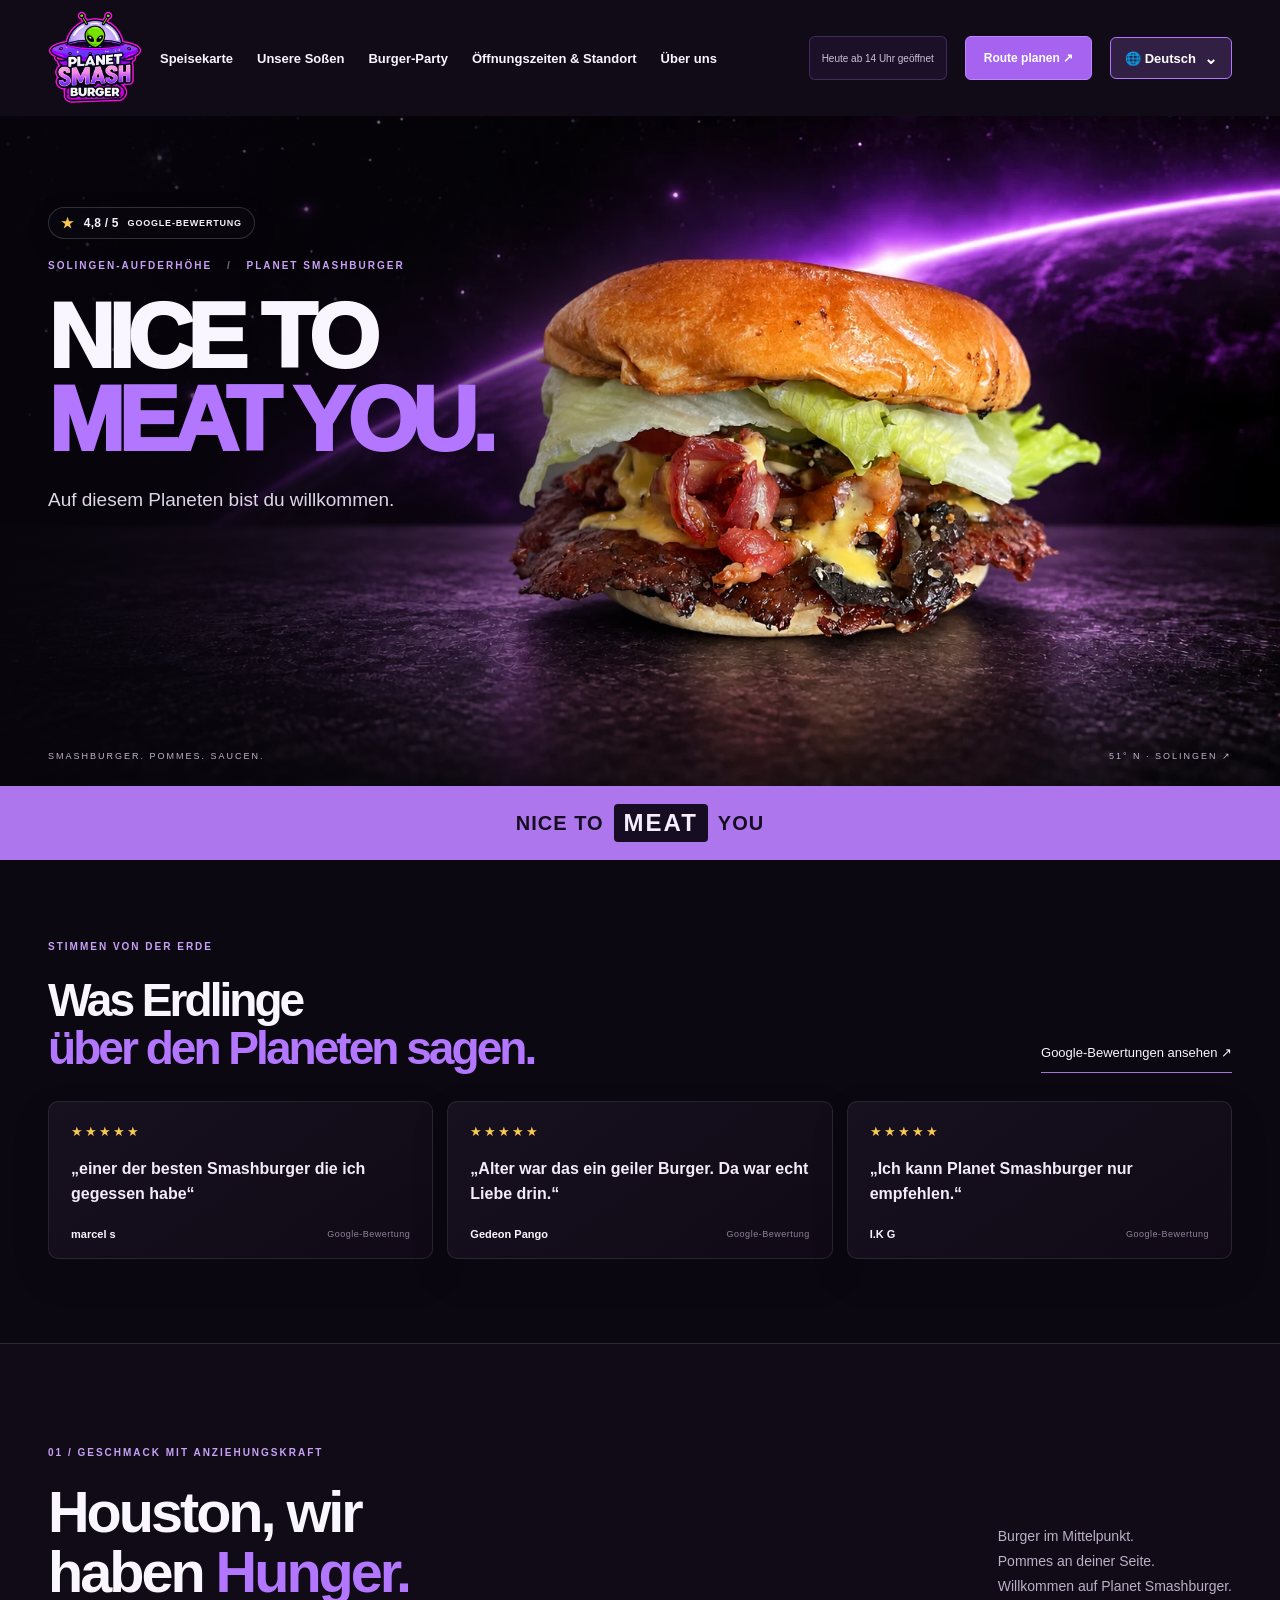
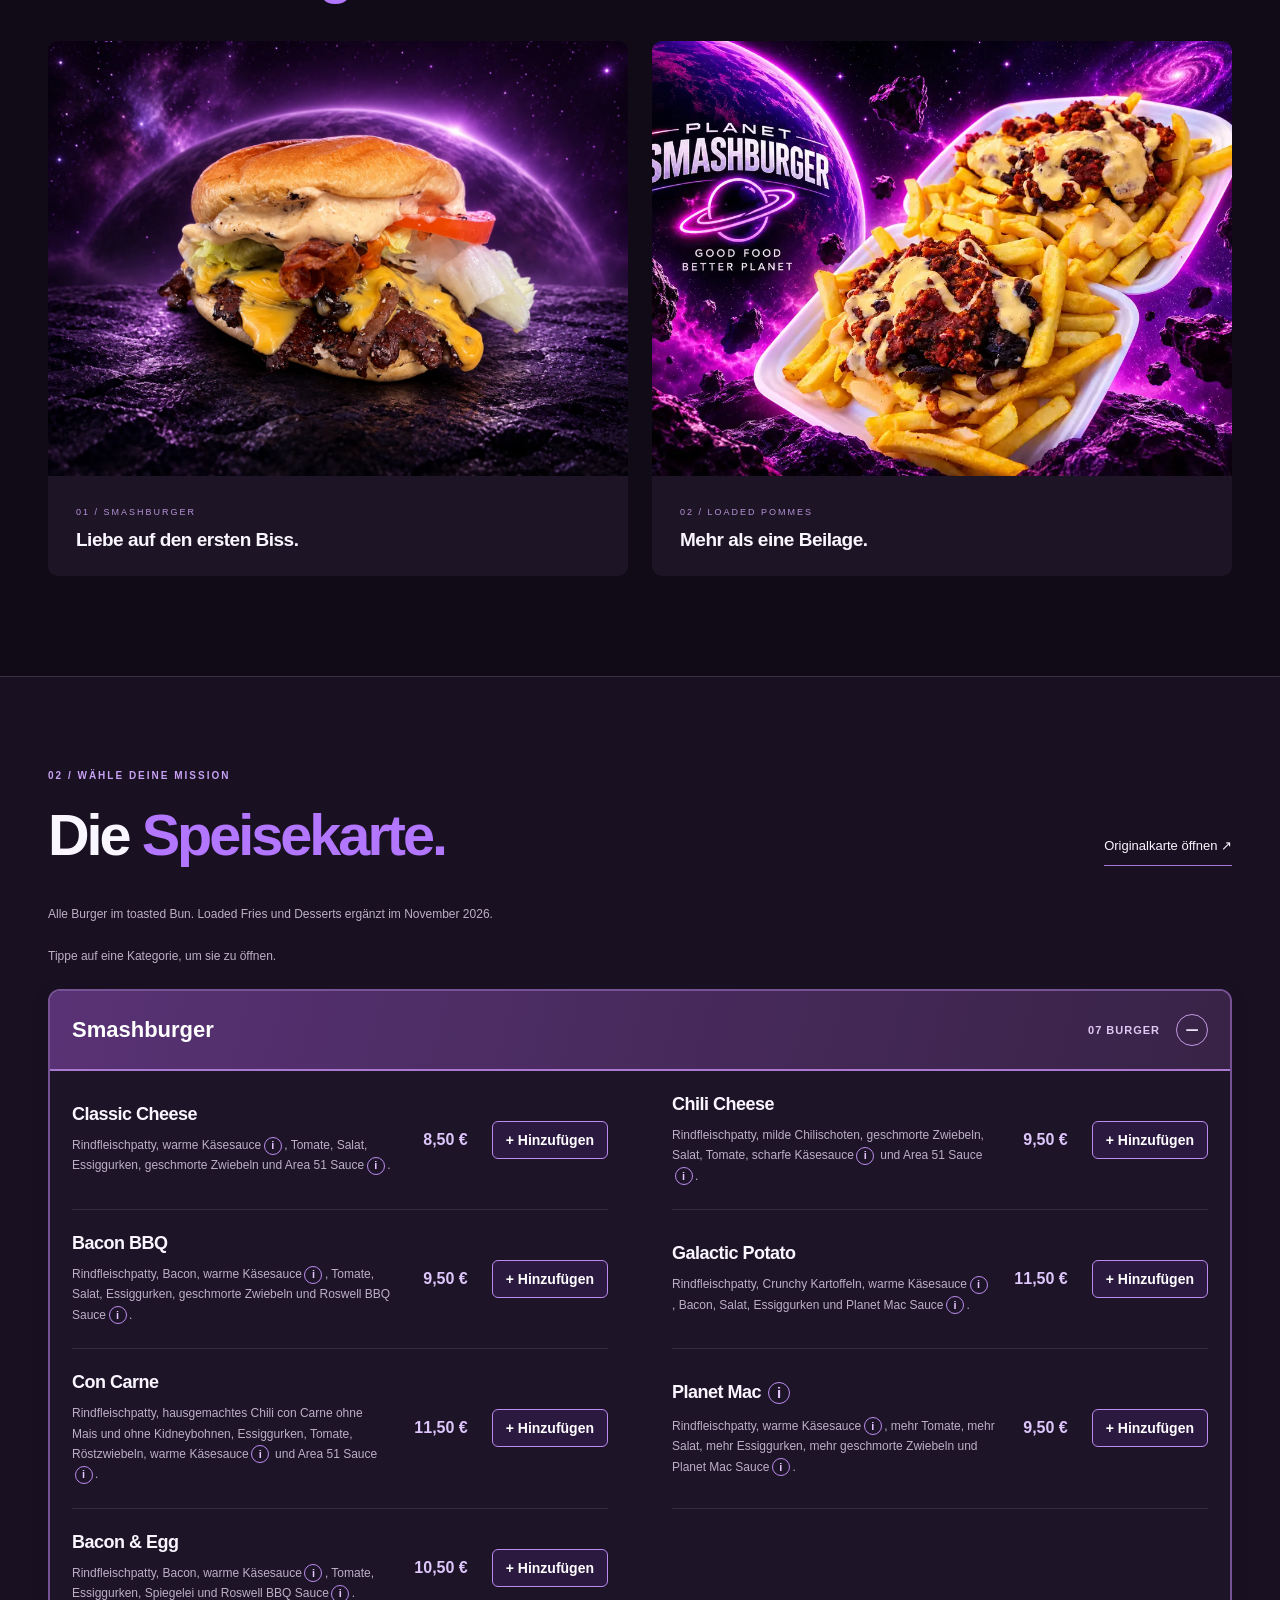
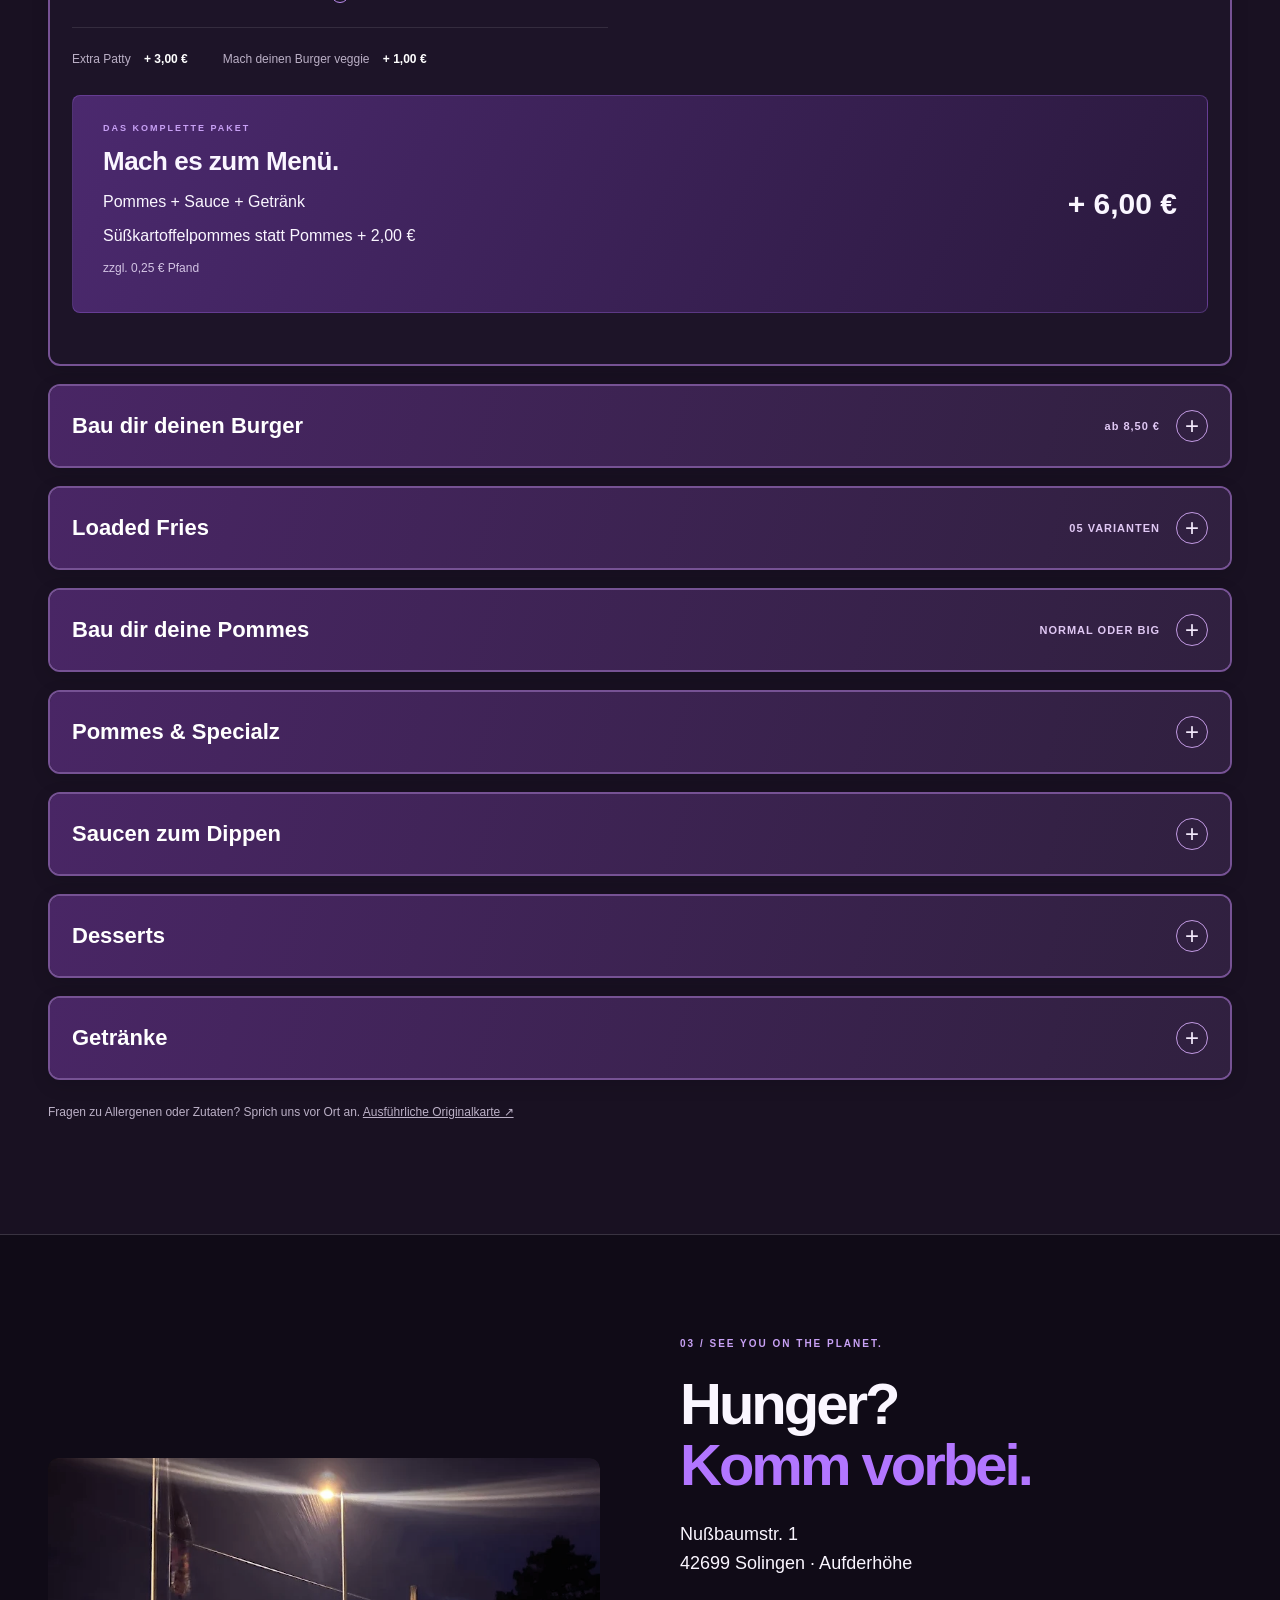
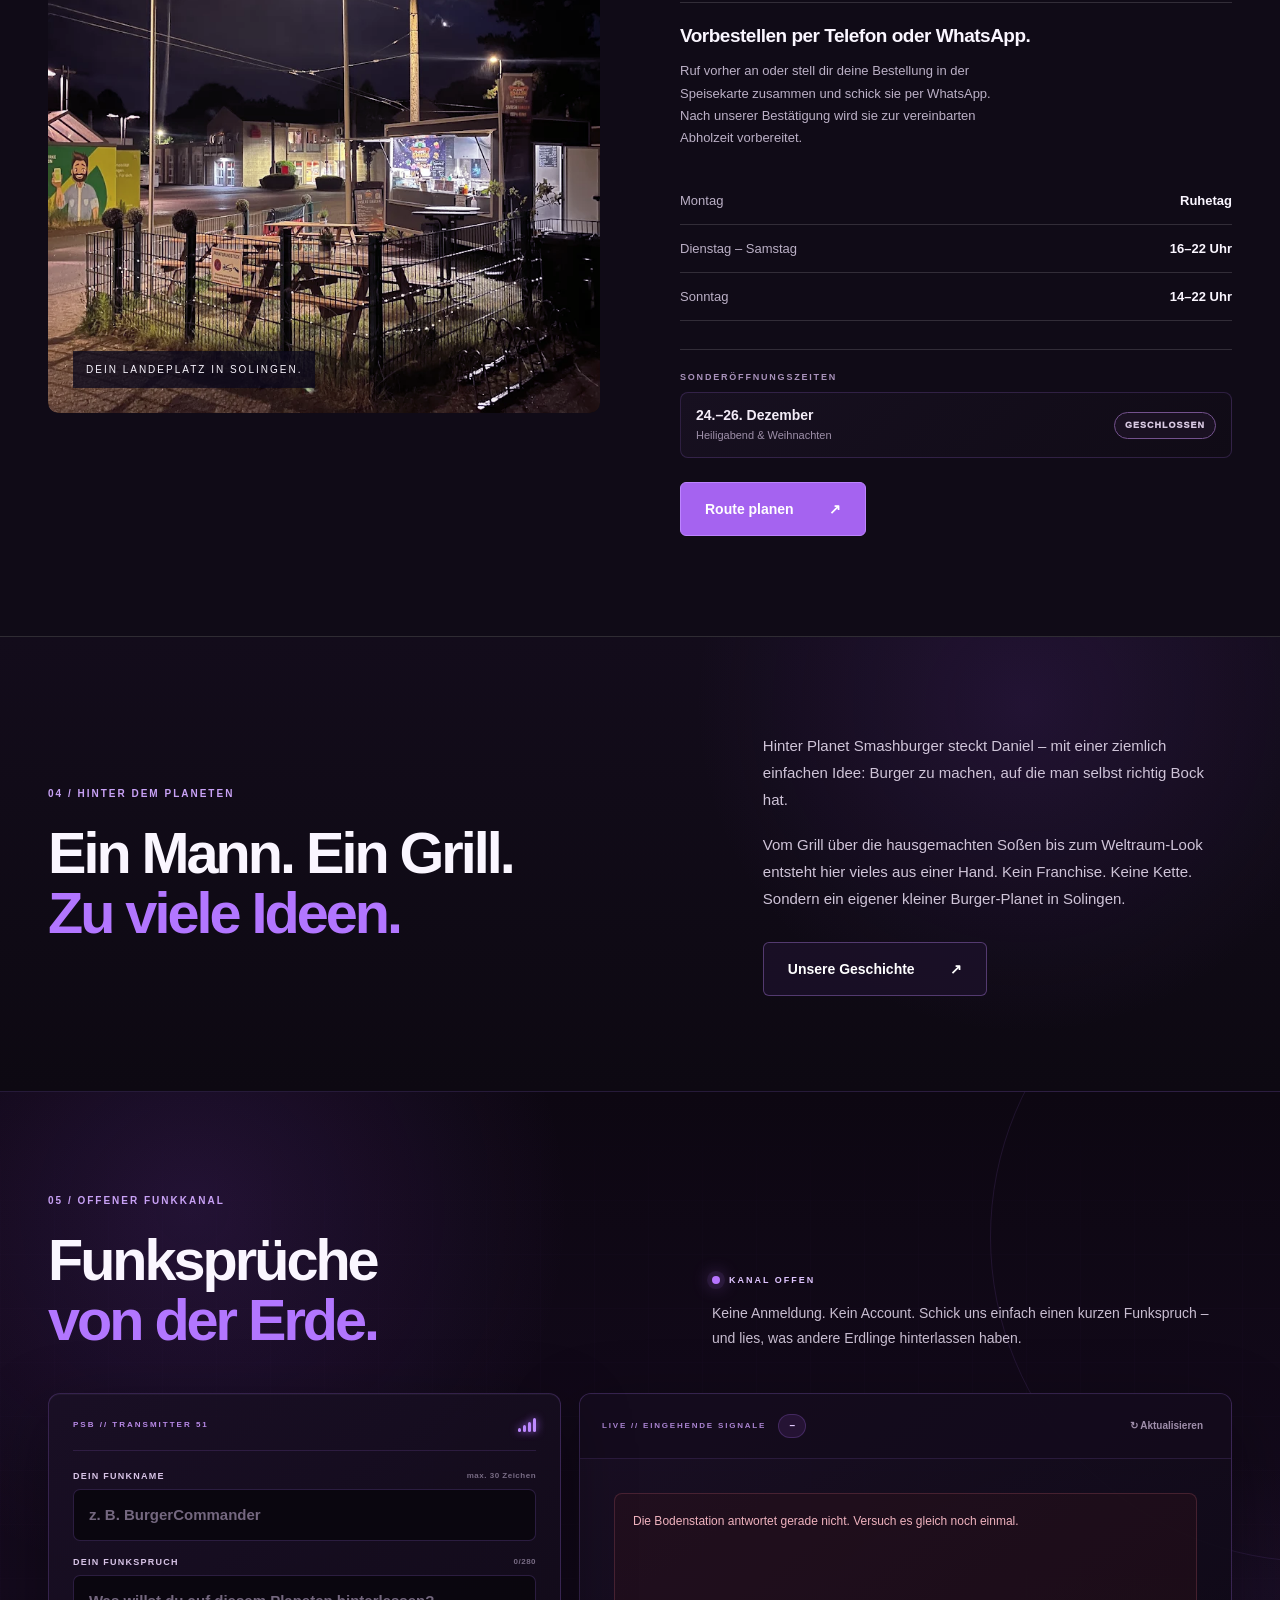
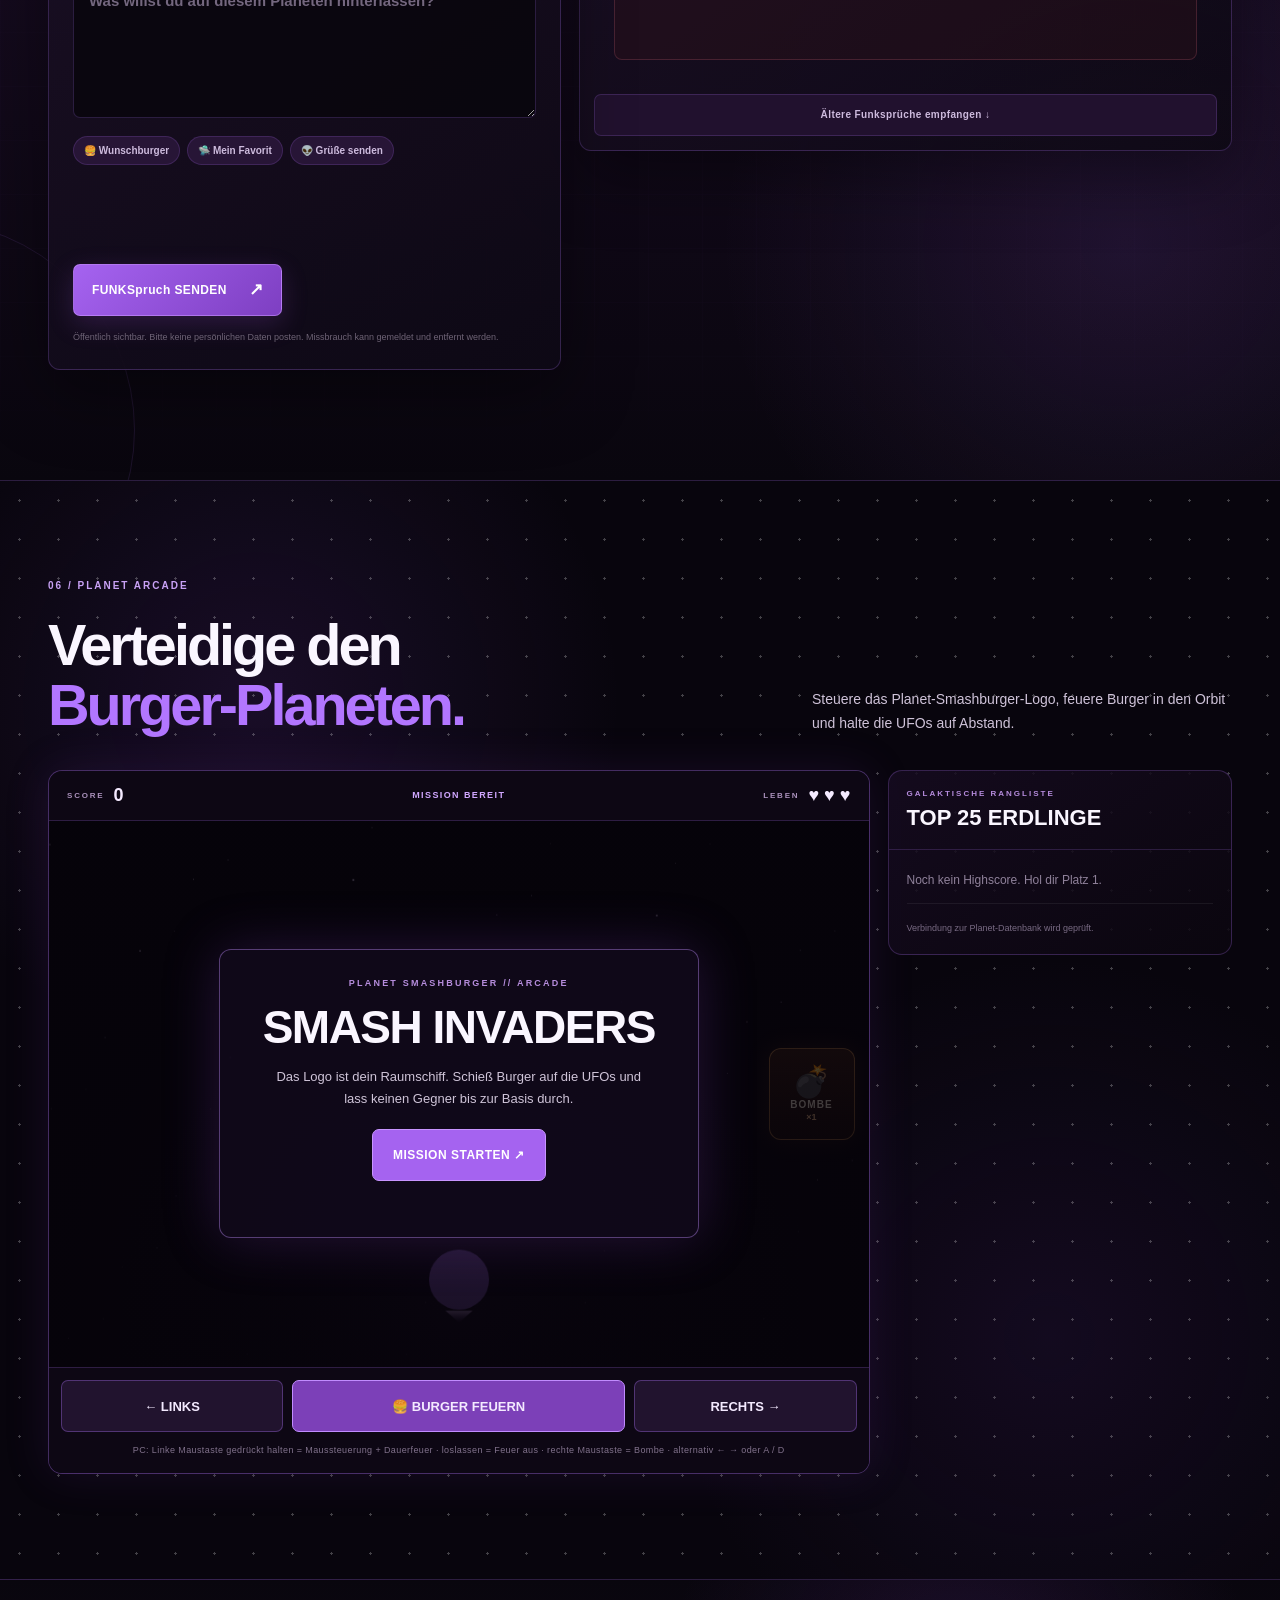
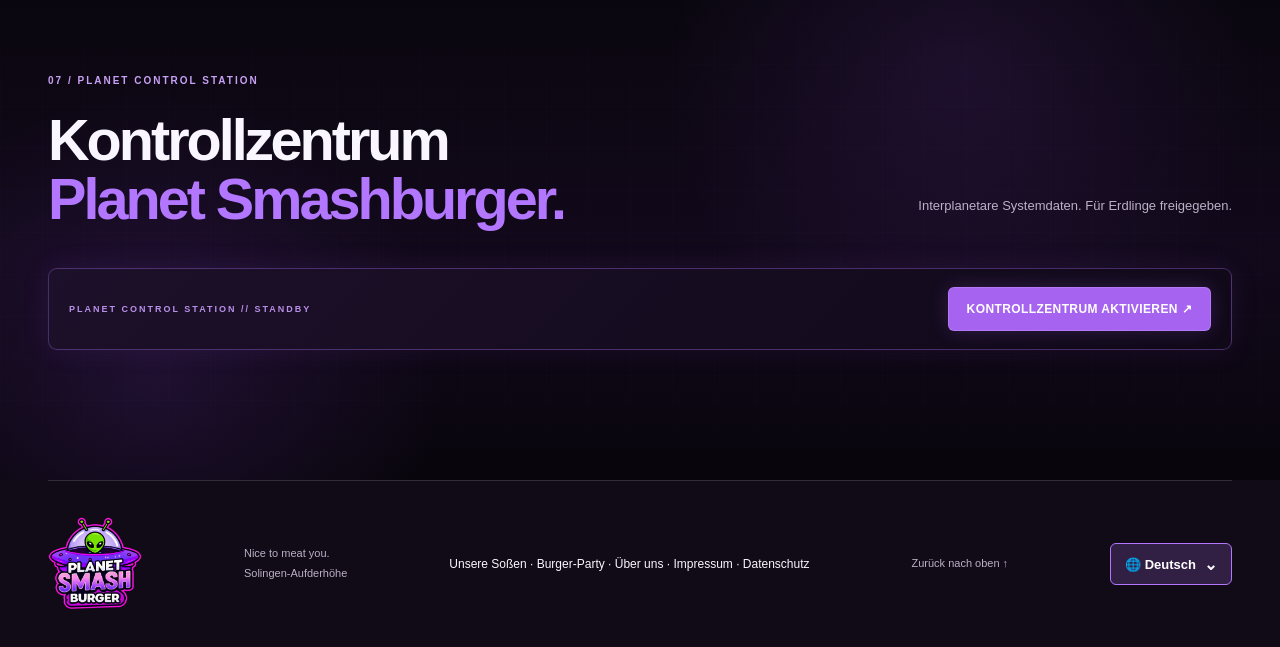
==== index.html @ b1706702 "Refresh fries builder cache for fried tomatoes topping" ====
<!doctype html><html lang="de"><head><link rel="icon" type="image/webp" sizes="1024x1024" href="assets/logo.webp?v=20260928"><meta charset="utf-8"><meta name="viewport" content="width=device-width,initial-scale=1"><meta name="theme-color" content="#10091b"><title>Planet Smashburger · Nice to meat you · Solingen</title><meta name="description" content="Dein Burger-Planet in Solingen-Aufderhöhe. Entdecke Smashburger, Pommes und Saucen, unsere Speisekarte, Öffnungszeiten und deinen Weg zu uns."><link rel="stylesheet" href="styles.css?v=20260929-3"><link rel="stylesheet" href="cart.css?v=20261106-5"><link rel="stylesheet" href="sauce-profiles.css?v=20261106-9"><link rel="stylesheet" href="menu-categories.css?v=20261106-7"><link rel="stylesheet" href="funksprueche.css"><link rel="stylesheet" href="game.css?v=20260928-6"><link rel="stylesheet" href="survey.css?v=20260928"><script src="translations.js?v=20261106-8" defer></script><script src="menu-translations.js?v=20261106-8" defer></script><script src="i18n.js?v=20261106-7" defer></script><script src="app.js?v=20261009-1" defer></script><script src="cart.js?v=20261106-8" defer></script><script src="sauce-profiles.js?v=20261106-9" defer></script><script src="burger-builder.js?v=20261106-8" defer></script><script src="fries-builder.js?v=20261106-10" defer></script><script src="https://challenges.cloudflare.com/turnstile/v0/api.js" async defer></script><script src="funksprueche.js?v=20260927-2" defer></script><script src="game.js?v=20260928-11" defer></script><script src="survey.js?v=20260928-2" defer></script><script src="newsletter.js?v=20260929-1" defer></script></head><body>
<a class="skip" href="#main">Zum Inhalt</a><header class="header wrap"><button class="brand logo-secret-trigger" type="button" aria-label="Geheimes Planet-Smashburger-Logo"><img class="original-logo" src="assets/logo.webp" width="1024" height="1024" alt="Planet Smash Burger – Original-Logo mit Alien im UFO"></button><nav aria-label="Hauptnavigation"><a href="#speisekarte">Speisekarte</a><a href="saucen.html">Unsere Soßen</a><a href="burger-party.html">Burger-Party</a><a href="#besuch">Öffnungszeiten & Standort</a><a href="ueber-uns.html">Über uns</a></nav><span class="header-call" data-call><span class="call-closed">Anrufe während der Öffnungszeiten</span></span><a class="button small" href="https://www.google.com/maps/dir/?api=1&destination=Nu%C3%9Fbaumstr.%201%2C%2042699%20Solingen" target="_blank" rel="noopener noreferrer">Route planen ↗</a></header>
<main id="main"><section class="hero"><div class="hero-art"><img src="assets/hero.webp" width="1672" height="941" alt="Smashburger vor einem violett leuchtenden Planeten" fetchpriority="high"></div><div class="hero-copy wrap"><a class="google-rating-chip" href="https://www.google.com/maps/search/?api=1&query=Planet+Smashburger+Nu%C3%9Fbaumstr.+1+42699+Solingen" target="_blank" rel="noopener noreferrer" aria-label="Google-Bewertungen von Planet Smashburger ansehen"><span class="google-rating-star">★</span><strong>4,8 / 5</strong><span>GOOGLE-BEWERTUNG</span></a><p class="eyebrow">SOLINGEN-AUFDERHÖHE <span> / </span> PLANET SMASHBURGER</p><h1>NICE TO<br><em>MEAT YOU.</em></h1><p class="intro">Auf diesem Planeten bist du willkommen.</p></div><div class="hero-bottom wrap"><span>SMASHBURGER. POMMES. SAUCEN.</span><span>51° N · SOLINGEN ↗</span></div></section>
<div class="ticker" style="display:flex;justify-content:center;align-items:center;gap:10px;word-spacing:normal;white-space:nowrap">NICE TO <strong style="display:inline-block;background:#160d22;color:#f7edff;padding:5px 10px;border-radius:4px;font-size:1.2em;letter-spacing:2px">MEAT</strong> YOU</div>
<section class="google-reviews-section" aria-label="Ausgewählte Google-Bewertungen">
  <div class="wrap google-reviews-wrap">
    <div class="google-reviews-head">
      <div>
        <p class="eyebrow">STIMMEN VON DER ERDE</p>
        <h2>Was Erdlinge<br><em>über den Planeten sagen.</em></h2>
      </div>
      <a class="text-link" href="https://www.google.com/maps/search/?api=1&query=Planet+Smashburger+Nu%C3%9Fbaumstr.+1+42699+Solingen" target="_blank" rel="noopener noreferrer">Google-Bewertungen ansehen ↗</a>
    </div>
    <div class="google-review-grid">
      <article class="google-review-card">
        <div class="google-review-stars" aria-label="5 von 5 Sternen">★★★★★</div>
        <blockquote>„einer der besten Smashburger die ich gegessen habe“</blockquote>
        <footer><strong>marcel s</strong><span>Google-Bewertung</span></footer>
      </article>
      <article class="google-review-card">
        <div class="google-review-stars" aria-label="5 von 5 Sternen">★★★★★</div>
        <blockquote>„Alter war das ein geiler Burger. Da war echt Liebe drin.“</blockquote>
        <footer><strong>Gedeon Pango</strong><span>Google-Bewertung</span></footer>
      </article>
      <article class="google-review-card">
        <div class="google-review-stars" aria-label="5 von 5 Sternen">★★★★★</div>
        <blockquote>„Ich kann Planet Smashburger nur empfehlen.“</blockquote>
        <footer><strong>I.K G</strong><span>Google-Bewertung</span></footer>
      </article>
    </div>
  </div>
</section>
<section class="section wrap" id="entdecken"><div class="section-heading"><div><p class="eyebrow">01 / GESCHMACK MIT ANZIEHUNGSKRAFT</p><h2>Houston, wir<br>haben <em>Hunger.</em></h2></div><p>Burger im Mittelpunkt.<br>Pommes an deiner Seite.<br>Willkommen auf Planet Smashburger.</p></div><div class="food-grid"><figure><img src="assets/burger-space.webp" width="1448" height="1086" alt="Smashburger mit heller Sauce, Käse und Tomate vor einem violetten Planeten" loading="lazy"><figcaption><span>01 / SMASHBURGER</span><h3>Liebe auf den ersten Biss.</h3></figcaption></figure><figure><img src="assets/fries.webp" width="765" height="1020" alt="Pommes mit Chili-con-Carne- und Käsetopping" loading="lazy"><figcaption><span>02 / LOADED POMMES</span><h3>Mehr als eine Beilage.</h3></figcaption></figure></div></section>
<section class="menu-section" id="speisekarte"><div class="wrap"><div class="section-heading"><div><p class="eyebrow">02 / WÄHLE DEINE MISSION</p><h2>Die <em>Speisekarte.</em></h2></div><a class="text-link" href="planet_smashburger_speisekarte_burger_pommes_saucen_getraenke.webp" target="_blank" rel="noopener">Originalkarte öffnen ↗</a></div><p class="menu-note">Alle Burger im toasted Bun. Loaded Fries und Desserts ergänzt im November 2026.</p><p class="menu-note">Tippe auf eine Kategorie, um sie zu öffnen.</p><details open><summary>Smashburger <span>07 BURGER</span></summary><div class="menu-grid"><div class="menu-item"><div><h3>Classic Cheese</h3><p>Rindfleischpatty, warme Käsesauce, Tomate, Salat, Essiggurken, geschmorte Zwiebeln und Area 51 Sauce.</p></div><strong>8,50 €</strong></div><div class="menu-item"><div><h3>Chili Cheese</h3><p>Rindfleischpatty, milde Chilischoten, geschmorte Zwiebeln, Salat, Tomate, scharfe Käsesauce und Area 51 Sauce.</p></div><strong>9,50 €</strong></div><div class="menu-item"><div><h3>Bacon BBQ</h3><p>Rindfleischpatty, Bacon, warme Käsesauce, Tomate, Salat, Essiggurken, geschmorte Zwiebeln und Roswell BBQ Sauce.</p></div><strong>9,50 €</strong></div><div class="menu-item"><div><h3>Galactic Potato</h3><p>Rindfleischpatty, Crunchy Kartoffeln, warme Käsesauce, Bacon, Salat, Essiggurken und Planet Mac Sauce.</p></div><strong>11,50 €</strong></div><div class="menu-item"><div><h3>Con Carne</h3><p>Rindfleischpatty, hausgemachtes Chili con Carne ohne Mais und ohne Kidneybohnen, Essiggurken, Tomate, Röstzwiebeln, warme Käsesauce und Area 51 Sauce.</p></div><strong>11,50 €</strong></div><div class="menu-item"><div><h3>Planet Mac</h3><p>Rindfleischpatty, warme Käsesauce, mehr Tomate, mehr Salat, mehr Essiggurken, mehr geschmorte Zwiebeln und Planet Mac Sauce.</p></div><strong>9,50 €</strong></div><div class="menu-item"><div><h3>Bacon & Egg</h3><p>Rindfleischpatty, Bacon, warme Käsesauce, Tomate, Essiggurken, Spiegelei und Roswell BBQ Sauce.</p></div><strong>10,50 €</strong></div></div><div class="extras"><span>Extra Patty <b>+ 3,00 €</b></span><span>Mach deinen Burger veggie <b>+ 1,00 €</b></span></div><div class="combo"><div><p class="eyebrow">DAS KOMPLETTE PAKET</p><h3>Mach es zum Menü.</h3><p>Pommes + Sauce + Getränk</p><p>Süßkartoffelpommes statt Pommes + 2,00 €</p><p>zzgl. 0,25 € Pfand</p></div><strong>+ 6,00 €</strong></div></details>
<details class="burger-builder-menu" id="burger-baukasten"><summary>Bau dir deinen Burger <span>AB 8,50 €</span></summary><div class="burger-builder-card"><div><p class="eyebrow">DEIN BURGER. DEINE WAHL.</p><h3>Du bestimmst, was draufkommt.</h3><p>Der Classic als Basis. Deinen Burger stellst du im nächsten Schritt selbst zusammen.</p></div><div class="burger-builder-start"><strong>ab 8,50 €</strong><button class="order-add" type="button" data-burger-builder aria-haspopup="dialog" hidden>Burger zusammenstellen ↗</button><noscript><p>Zum Zusammenstellen bitte JavaScript aktivieren oder telefonisch bestellen.</p></noscript></div></div></details>
<details data-loaded-fries><summary>Loaded Fries <span>05 VARIANTEN</span></summary><div class="menu-grid"><div class="menu-item"><div><h3>Chili con Carne Pommes</h3><p>Pommes Big mit hausgemachtem Chili con Carne aus Rind, ohne Mais und ohne Kidneybohnen, warmer Käsesoße und geschmorten Zwiebeln.</p></div><strong>11,50 €</strong></div><div class="menu-item"><div><h3>Smashpommes</h3><p>Pommes Big mit knusprigem Hackfleisch, warmer Käsesoße und geschmorten Zwiebeln.</p></div><strong>11,50 €</strong></div><div class="menu-item"><div><h3>Chili-Pommes</h3><p>Pommes Big mit Planet Mac (Haus-Mayo), Chili-Soße und Röstzwiebeln.</p></div><strong>8,50 €</strong></div><div class="menu-item"><div><h3>Bacon Pommes</h3><p>Pommes Big mit Planet Mac (Haus-Mayo), Area 51 (Haus-Ketchup) und vier Scheiben Bacon.</p></div><strong>8,50 €</strong></div><div class="menu-item"><div><h3>Trüffel-Süßkartoffel</h3><p>Süßkartoffel-Pommes mit Trüffel-Mayonnaise, geschmorten Zwiebeln und Parmesan.</p></div><strong>10,00 €</strong></div></div></details>
<details id="loaded-fries-baukasten"><summary>Bau dir deine Pommes <span>NORMAL ODER BIG</span></summary><div class="burger-builder-card"><div><p class="eyebrow">DEINE POMMES. DEINE WAHL.</p><h3>Stell dir deine Loaded Fries zusammen.</h3><p>Pommes oder Süßkartoffel-Pommes, Normal oder Big: Wähle deine Basis, Soßen und Toppings. Die Toppingpreise und Toppingportionen bleiben bei beiden Größen gleich. Der Gesamtpreis wird direkt angezeigt.</p><p class="menu-note">Jede Soße 1,50 € · Hackfleisch 3,00 € · Chili con Carne oder veganes Hackfleisch 4,00 € · Parmesan 2,50 €</p></div><div class="burger-builder-start"><strong>ab 3,50 €</strong><button class="order-add" type="button" data-fries-builder aria-haspopup="dialog" hidden>Loaded Fries zusammenstellen ↗</button><noscript><p>Zum Zusammenstellen bitte JavaScript aktivieren oder telefonisch bestellen.</p></noscript></div></div></details>
<details><summary>Pommes & Specialz <span class="category-placeholder" aria-hidden="true">+</span></summary><div class="menu-item"><div><h3>Chili Cheese Nuggetz</h3></div><strong>5,00 €</strong></div><div class="menu-item"><div><h3>Currywurst</h3></div><strong>3,90 €</strong></div><div class="menu-item"><div><h3>Pommes</h3></div><strong>3,50 / 5,50 €</strong></div><div class="menu-item"><div><h3>Süßkartoffelpommes</h3></div><strong>5,50 / 10,00 €</strong></div></details>
<details><summary>Saucen zum Dippen <span class="category-placeholder" aria-hidden="true">+</span></summary>
<p class="menu-note">Soße kommt im Becher.</p>
<div class="menu-item"><div><h3>Area 51</h3><p>Haus-Ketchup</p><div class="sauce-info"><span class="sauce-bubble">Tomatig · würzig · wild</span><a class="sauce-more-link" href="saucen.html#area-51">Mehr zur Soße ↗</a></div></div><strong>1,50 €</strong></div>
<div class="menu-item"><div><h3>Roswell BBQ</h3><p>Red & smokey</p><div class="sauce-info"><span class="sauce-bubble">Rauchig · kräftig · leicht süßlich</span><a class="sauce-more-link" href="saucen.html#roswell-bbq">Mehr zur Soße ↗</a></div></div><strong>1,50 €</strong></div>
<div class="menu-item"><div><h3>Planet Mac</h3><p>White & rich</p><div class="sauce-info"><span class="sauce-bubble">Cremig · würzig · leicht säuerlich</span><a class="sauce-more-link" href="saucen.html#planet-mac">Mehr zur Soße ↗</a></div></div><strong>1,50 €</strong></div>
<div class="menu-item"><div><h3>Käsesauce</h3><p>Warm & cheesy</p><div class="sauce-info"><span class="sauce-bubble">Warm · cremig · vollmundiger Cheddar</span><a class="sauce-more-link" href="saucen.html#kaesesauce">Mehr zur Soße ↗</a></div></div><strong>1,50 €</strong></div>
<div class="menu-item"><div><h3>Käsesoße scharf</h3><div class="sauce-info"><span class="sauce-bubble">Cremig · käsig · mit Chili verfeinert</span><a class="sauce-more-link" href="saucen.html#ufo-hot">Mehr zur Soße ↗</a></div></div><strong>1,50 €</strong></div>
<div class="menu-item"><div><h3>Joppiesauce</h3></div><strong>1,50 €</strong></div><div class="menu-item"><div><h3>Mayonnaise</h3></div><strong>1,00 €</strong></div><div class="menu-item"><div><h3>Ketchup</h3></div><strong>1,00 €</strong></div><div class="menu-item"><div><h3>Trüffelmayonnaise</h3></div><strong>1,50 €</strong></div>
<p class="menu-note"><a class="text-link" href="saucen.html">Unsere Haussoßen entdecken ↗</a></p>
</details><details><summary>Desserts <span class="category-placeholder" aria-hidden="true">+</span></summary><div class="menu-grid"><div class="menu-item"><div><h3>Schoko-Donut</h3><p>Gezuckerter Donut mit hausgemachter Milka-Schokosoße. Auf Wunsch mit gerösteten Haselnüssen + 0,30 €.</p></div><strong>2,50 €</strong></div><div class="menu-item"><div><h3>Schokosoße im Becher</h3><p>Hausgemachte Milka-Schokosoße.</p></div><strong>3,50 €</strong></div></div></details>
<details><summary>Getränke <span class="category-placeholder" aria-hidden="true">+</span></summary><div class="menu-item"><div><h3>Cola, Cola Zero, Fanta, Fanta Exotic, Sprite</h3></div><strong>2,50 €</strong></div><div class="menu-item"><div><h3>Wasser mit / ohne</h3></div><strong>1,00 €</strong></div><p class="menu-note">Softgetränke sind in Dosen. Zzgl. 0,25 € Pfand je Getränk.</p></details><p class="menu-note">Fragen zu Allergenen oder Zutaten? Sprich uns vor Ort an. <a href="planet_smashburger_speisekarte.webp" target="_blank" rel="noopener">Ausführliche Originalkarte ↗</a></p></div></section>
<section class="section wrap visit" id="besuch"><div class="visit-photo"><img src="assets/standort.webp?v=20260928-2" width="765" height="1020" alt="Planet-Smashburger-Foodtruck mit Sitzplätzen am Abend in Solingen" loading="lazy"><span>DEIN LANDEPLATZ IN SOLINGEN.</span></div><div class="visit-copy"><p class="eyebrow">03 / SEE YOU ON THE PLANET.</p><h2>Hunger?<br><em>Komm vorbei.</em></h2><address>Nußbaumstr. 1<br>42699 Solingen · Aufderhöhe</address><div class="preorder"><h3>Vorbestellen per Telefon oder WhatsApp.</h3><p>Ruf vorher an oder stell dir deine Bestellung in der Speisekarte zusammen und schick sie per WhatsApp. Nach unserer Bestätigung wird sie zur vereinbarten Abholzeit vorbereitet.</p><span data-call data-hide-closed hidden><span class="call-closed">Anrufe während der Öffnungszeiten</span></span></div><dl class="hours"><div><dt>Montag</dt><dd>Ruhetag</dd></div><div><dt>Dienstag – Samstag</dt><dd>16–22 Uhr</dd></div><div><dt>Sonntag</dt><dd>14–22 Uhr</dd></div></dl><div class="special-hours" data-special-hours aria-label="Sonderöffnungszeiten"></div><a class="button" href="https://www.google.com/maps/dir/?api=1&destination=Nu%C3%9Fbaumstr.%201%2C%2042699%20Solingen" target="_blank" rel="noopener noreferrer">Route planen <span>↗</span></a></div></section>

<section class="about-teaser" id="ueber-uns">
  <div class="wrap about-teaser-grid">
    <div>
      <p class="eyebrow">04 / HINTER DEM PLANETEN</p>
      <h2>Ein Mann. Ein Grill.<br><em>Zu viele Ideen.</em></h2>
    </div>
    <div class="about-teaser-copy">
      <p>Hinter Planet Smashburger steckt Daniel – mit einer ziemlich einfachen Idee: Burger zu machen, auf die man selbst richtig Bock hat.</p>
      <p>Vom Grill über die hausgemachten Soßen bis zum Weltraum-Look entsteht hier vieles aus einer Hand. Kein Franchise. Keine Kette. Sondern ein eigener kleiner Burger-Planet in Solingen.</p>
      <a class="button secondary" href="ueber-uns.html">Unsere Geschichte <span>↗</span></a>
    </div>
  </div>
</section>


<section class="radio-wall" id="funksprueche" data-radio-wall>
  <div class="radio-orbit radio-orbit-one" aria-hidden="true"></div>
  <div class="radio-orbit radio-orbit-two" aria-hidden="true"></div>
  <div class="wrap radio-wrap">
    <div class="radio-heading">
      <div>
        <p class="eyebrow">05 / OFFENER FUNKKANAL</p>
        <h2>Funksprüche<br><em>von der Erde.</em></h2>
      </div>
      <div class="radio-intro">
        <span class="radio-live"><i></i> KANAL OFFEN</span>
        <p>Keine Anmeldung. Kein Account. Schick uns einfach einen kurzen Funkspruch – und lies, was andere Erdlinge hinterlassen haben.</p>
      </div>
    </div>

    <div class="radio-layout">
      <form class="radio-compose" data-radio-form>
        <div class="radio-console-top">
          <span>PSB // TRANSMITTER 51</span>
          <span class="radio-signal" aria-hidden="true"><b></b><b></b><b></b><b></b></span>
        </div>

        <label class="radio-field">
          <span>DEIN FUNKNAME <small>max. 30 Zeichen</small></span>
          <input type="text" name="name" maxlength="30" autocomplete="nickname" placeholder="z. B. BurgerCommander" required>
        </label>

        <label class="radio-field">
          <span>DEIN FUNKSPRUCH <small><strong data-radio-count>0</strong>/280</small></span>
          <textarea name="message" maxlength="280" rows="5" placeholder="Was willst du auf diesem Planeten hinterlassen?" required></textarea>
        </label>

        <div class="radio-prompts" aria-label="Ideen für deinen Funkspruch">
          <button type="button" data-radio-prompt="Mein nächster Wunschburger wäre: ">🍔 Wunschburger</button>
          <button type="button" data-radio-prompt="Mein Planet-Smashburger-Favorit ist: ">🛸 Mein Favorit</button>
          <button type="button" data-radio-prompt="Grüße an Planet Smashburger: ">👽 Grüße senden</button>
        </div>

        <div class="radio-human-check">
          <div class="cf-turnstile" data-sitekey="0x4AAAAAAFEu8lMGqJbL6fA_" data-theme="dark"></div>
        </div>

        <div class="radio-submit-row">
          <button class="radio-send" type="submit" data-radio-submit>
            <span>FUNKSpruch SENDEN</span><b>↗</b>
          </button>
          <p class="radio-form-status" data-radio-status role="status" aria-live="polite"></p>
        </div>
        <p class="radio-note">Öffentlich sichtbar. Bitte keine persönlichen Daten posten. Missbrauch kann gemeldet und entfernt werden.</p>
      </form>

      <div class="radio-feed-panel">
        <div class="radio-feed-head">
          <div>
            <span>LIVE // EINGEHENDE SIGNALE</span>
            <strong data-radio-total>–</strong>
          </div>
          <button type="button" data-radio-refresh aria-label="Funksprüche neu laden">↻ Aktualisieren</button>
        </div>

        <div class="radio-feed" data-radio-feed>
          <div class="radio-loading"><span></span><p>Suche Signale im Orbit …</p></div>
        </div>

        <button class="radio-more" type="button" data-radio-more hidden>Ältere Funksprüche empfangen ↓</button>
      </div>
    </div>
  </div>
</section>


<section class="arcade-section" id="planet-arcade" data-smash-game tabindex="0" aria-label="Planet Smashburger Arcade">
  <div class="wrap arcade-wrap">
    <div class="arcade-heading">
      <div>
        <p class="eyebrow">06 / PLANET ARCADE</p>
        <h2>Verteidige den<br><em>Burger-Planeten.</em></h2>
      </div>
      <p>Steuere das Planet-Smashburger-Logo, feuere Burger in den Orbit und halte die UFOs auf Abstand.</p>
    </div>

    <div class="arcade-layout">
      <div class="arcade-console">
        <div class="arcade-hud">
          <div><span>SCORE</span><strong data-game-score>0</strong></div>
          <strong class="arcade-hud-status" data-game-status>MISSION BEREIT</strong>
          <div><span>LEBEN</span><strong data-game-lives>♥ ♥ ♥</strong></div>
        </div>

        <div class="arcade-stage">
          <canvas data-game-canvas aria-label="Arcade-Spielfeld"></canvas>
          <button class="arcade-bomb" type="button" data-game-bomb aria-label="Bildschirm-Bombe einsetzen">
            <span aria-hidden="true">💣</span>
            <strong>BOMBE</strong>
            <small data-game-bomb-count>×1</small>
          </button>
          <div class="arcade-overlay" data-game-overlay>
            <div class="arcade-panel">
              <small data-game-kicker>PLANET SMASHBURGER // ARCADE</small>
              <h3 data-game-title>SMASH INVADERS</h3>
              <p data-game-copy>Das Logo ist dein Raumschiff. Schieß Burger auf die UFOs und lass keinen Gegner bis zur Basis durch.</p>
              <div class="arcade-overlay-actions"><button class="arcade-start" type="button" data-game-start>MISSION STARTEN ↗</button><button class="arcade-exit" type="button" data-game-exit hidden>ZURÜCK ZUR SPEISEKARTE ↓</button></div>

              <form class="arcade-score-form" data-game-form hidden>
                <input type="text" maxlength="24" autocomplete="nickname" placeholder="Dein Funkname" aria-label="Dein Funkname" data-game-name required>
                <button class="arcade-save" type="submit">HIGHSCORE SPEICHERN</button>
              </form>
              <p class="arcade-form-status" data-game-form-status role="status" aria-live="polite"></p>
            </div>
          </div>
        </div>

        <div class="arcade-controls" aria-label="Spielsteuerung">
          <button type="button" data-game-left aria-label="Nach links">← LINKS</button>
          <button class="arcade-fire" type="button" data-game-fire>🍔 BURGER FEUERN</button>
          <button type="button" data-game-right aria-label="Nach rechts">RECHTS →</button>
        </div>
        <p class="arcade-help">PC: Linke Maustaste gedrückt halten = Maussteuerung + Dauerfeuer · loslassen = Feuer aus · rechte Maustaste = Bombe · alternativ ← → oder A / D</p><p class="arcade-touch-help">HANDY: Finger auf das Logo legen und nach links/rechts ziehen · solange du es festhältst, feuert es automatisch · die Bombe kann gleichzeitig mit einem zweiten Finger ausgelöst werden</p>
      </div>

      <aside class="arcade-board" aria-label="Highscore-Liste">
        <div class="arcade-board-head">
          <span>GALAKTISCHE RANGLISTE</span>
          <strong>TOP 25 ERDLINGE</strong>
        </div>
        <ol data-game-board>
          <li class="arcade-board-empty">Highscores werden empfangen …</li>
        </ol>
        <button class="arcade-board-more" type="button" data-game-board-more aria-expanded="false" hidden>TOP 25 ANZEIGEN ↓</button>
        <p class="arcade-board-note" data-game-board-note>Verbindung zur Planet-Datenbank wird geprüft.</p>
      </aside>
    </div>
  </div>
</section>

<section class="control-station" id="kontrollstation" data-control-station>
  <div class="ufo-scan" data-ufo-scan aria-hidden="true">
    <div class="ufo-scan-beam"></div>
    <div class="ufo-icon">🛸</div>
    <strong data-scan-text>SYSTEM BEREIT</strong>
  </div>
  <div class="wrap control-wrap">
    <p class="eyebrow">07 / PLANET CONTROL STATION</p>
    <div class="control-heading">
      <h2>Kontrollzentrum<br><em>Planet Smashburger.</em></h2>
      <p>Interplanetare Systemdaten. Für Erdlinge freigegeben.</p>
    </div>

    <div class="control-activation" data-control-activation>
      <span>PLANET CONTROL STATION // STANDBY</span>
      <button type="button" data-control-activate>KONTROLLZENTRUM AKTIVIEREN ↗</button>
    </div>

    <div class="control-grid" data-control-content hidden>
      <article class="control-card earthling-card">
        <span class="control-label">ERDLINGE GELANDET</span>
        <strong class="control-big earthling-number" data-visitor-count>Signal wird gesucht…</strong>
        <p data-earthling-copy>Verbindung zur Bodenstation wird hergestellt.</p>
      </article>

      <article class="control-card mission-card">
        <span class="control-label">MISSIONSSTATUS</span>
        <strong class="control-big" data-mission-status>BASE WIRD GEPRÜFT</strong>
        <p data-control-countdown>Berechne nächsten Start…</p>
      </article>

      <article class="control-card smash-card">
        <span class="control-label">BURGER-ANZIEHUNGSKRAFT</span>
        <div class="smash-meter" aria-hidden="true"><span data-smash-fill></span></div>
        <strong class="control-big" data-smash-level>92 %</strong>
        <p data-smash-comment>Gravitation auf Smash-Niveau.</p>
      </article>

      <article class="control-card ufo-activity-card">
        <span class="control-label">UFO-AKTIVITÄT</span>
        <strong class="control-big">SIGNAL ERKANNT</strong>
        <p>🛸 SEKTOR 51 // AKTIV</p>
        <p>Unbekanntes Objekt kreist über Planet Smashburger.</p>
      </article>

    </div>

    <p class="control-footnote" data-control-content hidden>Hinweis aus dem Kontrollraum: Manche Systeme reagieren auf wiederholten Kontakt.</p>
  </div>

  <div class="secret-access" data-secret-access role="dialog" aria-modal="true" aria-hidden="true" aria-label="Geheime Area-51-Nachricht">
    <div class="secret-panel">
      <span>TOP SECRET // CLEARANCE LEVEL 51</span>
      <div class="secret-ufo">🛸</div>
      <h3>ACCESS GRANTED</h3>
      <p data-secret-message>Du hast etwas gefunden, das offiziell nicht existiert.</p>
      <div class="secret-actions">
        <button type="button" data-secret-next>Nächste geheime Akte ↗</button>
        <button type="button" class="secret-close" data-secret-close>Übertragung beenden</button>
      </div>
    </div>
  </div>
</section>

<section class="newsletter-section" data-newsletter hidden>
  <div class="wrap newsletter-grid">
    <div>
      <p class="eyebrow">08 / NACHRICHTEN AUS DEM ORBIT</p>
      <h2>The Smashington<br><em>Post.</em></h2>
      <p class="newsletter-lead">Neuigkeiten, Aktionen und besondere Missionen von Planet Smashburger direkt ins Postfach.</p>
    </div>
    <form class="newsletter-form" data-newsletter-form>
      <label>
        <span>E-MAIL-ADRESSE</span>
        <input type="email" name="email" autocomplete="email" maxlength="254" placeholder="deine@email.de" required>
      </label>
      <label class="newsletter-consent">
        <input type="checkbox" name="consent" required>
        <span>Ich möchte The Smashington Post per E-Mail erhalten. Ich kann meine Einwilligung jederzeit über den Abmeldelink im Newsletter widerrufen. Mehr dazu im <a href="datenschutz.html">Datenschutz</a>.</span>
      </label>
      <div class="cf-turnstile" data-sitekey="0x4AAAAAAFEu8lMGqJbL6fA_" data-theme="dark"></div>
      <button class="button" type="submit" data-newsletter-submit>THE SMASHINGTON POST ABONNIEREN ↗</button>
      <p class="newsletter-note">Nach der Anmeldung schicken wir dir eine Bestätigungs-Mail. Erst nach deinem Klick darauf bist du eingetragen.</p>
      <p class="newsletter-status" data-newsletter-status role="status" aria-live="polite"></p>
    </form>
  </div>
</section>

</main>

<aside class="menu-survey" data-menu-survey hidden role="dialog" aria-label="Kurze Frage zur Speisekarte">
  <div class="menu-survey-inner">
    <button class="menu-survey-close" type="button" data-survey-close aria-label="Umfrage schließen">×</button>

    <div data-survey-question>
      <p class="menu-survey-kicker">🛸 KURZE FRAGE AUS DEM KONTROLLZENTRUM</p>
      <h3>Fehlt dir noch etwas auf unserer Karte?</h3>
      <p>Nur ein kurzer Klick. Wenn dir etwas fehlt, kannst du uns direkt sagen, was.</p>

      <div class="menu-survey-actions">
        <button class="menu-survey-choice primary" type="button" data-survey-yes aria-pressed="false">JA, MIR FEHLT WAS</button>
        <button class="menu-survey-choice" type="button" data-survey-no>NEIN, PASST SO</button>
      </div>
    </div>

    <div class="menu-survey-detail" data-survey-detail hidden>
      <label for="menu-survey-answer">Was würdest du gern bei Planet Smashburger sehen?</label>
      <textarea id="menu-survey-answer" data-survey-answer maxlength="240" placeholder="Zum Beispiel ein bestimmter Burger, eine Beilage, ein Dessert oder etwas ganz anderes."></textarea>
      <p class="menu-survey-meta"><span>Bitte keine persönlichen Daten.</span><span><b data-survey-count>0</b>/240</span></p>
      <button class="menu-survey-submit" type="button" data-survey-submit>IDEE ABSENDEN ↗</button>
      <p class="menu-survey-status" data-survey-status role="status" aria-live="polite"></p>
    </div>

    <div class="menu-survey-thanks" data-survey-thanks hidden>
      <p class="menu-survey-kicker">SIGNAL EMPFANGEN</p>
      <strong>Danke für dein Feedback.</strong>
      <p>Deine Antwort ist im Kontrollzentrum gelandet.</p>
    </div>
  </div>
</aside>

<footer class="wrap"><button class="brand logo-secret-trigger" type="button" aria-label="Geheimes Planet-Smashburger-Logo"><img class="original-logo" src="assets/logo.webp" width="1024" height="1024" alt="Planet Smash Burger – Original-Logo mit Alien im UFO"></button><p>Nice to meat you.<br>Solingen-Aufderhöhe</p><nav aria-label="Weitere Informationen"><a href="saucen.html">Unsere Soßen</a> · <a href="burger-party.html">Burger-Party</a> · <a href="ueber-uns.html">Über uns</a> · <a href="impressum.html">Impressum</a> · <a href="datenschutz.html">Datenschutz</a></nav><a href="#main">Zurück nach oben ↑</a></footer><nav class="mobile-actions" aria-label="Schnellzugriff"><span data-call><span class="call-closed">Anrufe während der Öffnungszeiten</span></span><a href="https://www.google.com/maps/dir/?api=1&destination=Nu%C3%9Fbaumstr.%201%2C%2042699%20Solingen" target="_blank" rel="noopener noreferrer">Route planen ↗</a></nav></body></html>
---- styles.css ----
:root{--bg:#100b17;--ink:#faf6ff;--muted:#bbb0c6;--purple:#b276ff;--line:#ffffff24}*{box-sizing:border-box}html{scroll-behavior:smooth;scroll-padding-top:24px}body{margin:0;background:var(--bg);color:var(--ink);font-family:Arial,Helvetica,sans-serif}a{color:inherit;text-decoration:none}button,a,summary{-webkit-tap-highlight-color:transparent}a:focus-visible,summary:focus-visible{outline:3px solid #dbb8ff;outline-offset:6px}a:hover{color:#d8b6ff}.wrap{max-width:1264px;width:calc(100% - 96px);margin:auto}.header{height:108px;display:flex;align-items:center;justify-content:space-between;gap:30px}.brand{display:flex;gap:12px;align-items:center;font-weight:900;line-height:1;font-size:24px;letter-spacing:-1px}.brand span span{display:block;font-size:11px;letter-spacing:1px;margin-top:5px}.planet{font-size:31px;border:2px solid #b276ff;border-radius:50%;width:45px;height:45px;display:grid;place-items:center;transform:rotate(-20deg);color:#d1a1ff}.header nav{display:flex;gap:32px;font-size:13px;font-weight:700}.button{min-height:54px;display:inline-flex;align-items:center;justify-content:center;gap:35px;background:#a563f0;color:#fff;border:1px solid #bd85ff;border-radius:6px;padding:17px 24px;font-size:14px;font-weight:800;transition:background .2s,transform .2s}.button:hover{background:#8240ca;color:white;transform:translateY(-2px)}.button.small{min-height:44px;padding:13px 18px;font-size:12px}.hero{position:relative;min-height:670px;isolation:isolate;background:#07050b;overflow:hidden}.hero-art{position:absolute;z-index:-2;inset:0}.hero-art img{height:100%;width:100%;object-fit:cover;object-position:center}.hero:after{content:'';position:absolute;inset:0;z-index:-1;background:linear-gradient(90deg,#08050de8 0%,#08050d8a 32%,transparent 60%)}.hero-copy{padding-top:91px;position:relative}.eyebrow{font-size:10px;font-weight:800;letter-spacing:2px;line-height:1.7;color:#c8a1f5;margin:0 0 22px}.eyebrow span{margin:0 10px;color:#80708d}h1{font-size:clamp(65px,7.1vw,106px);font-weight:950;line-height:.91;letter-spacing:-6px;margin:0}em{font-style:normal;color:var(--purple)}.intro{font-size:19px;line-height:1.5;color:#ded5e7;margin:25px 0}.hero-status{display:flex;align-items:center;gap:9px;font-size:11px;margin-top:24px;color:#d5c9df}.hero-status i{width:6px;height:6px;border-radius:100%;background:#cfacf7}.hero-bottom{position:absolute;bottom:25px;left:0;right:0;display:flex;justify-content:space-between;letter-spacing:2px;font-size:9px;color:#c3b3d0}.ticker{white-space:nowrap;overflow:hidden;background:#ad76ed;color:#160d22;padding:18px 0;font-weight:900;font-size:20px;letter-spacing:1px;word-spacing:15px;text-align:center}.ticker span{padding:0 24px}.section{padding-top:100px;padding-bottom:100px}.section-heading{display:flex;justify-content:space-between;align-items:end;gap:30px;margin-bottom:38px}h2{font-size:clamp(40px,4.5vw,64px);letter-spacing:-3px;line-height:1.04;margin:0}.section-heading>p{font-size:14px;color:var(--muted);line-height:1.8;margin-bottom:4px}.food-grid{display:grid;grid-template-columns:1.25fr 1fr;gap:24px}figure{margin:0;position:relative;overflow:hidden;border-radius:10px;background:#1d1526}figure img{width:100%;height:380px;object-fit:cover;display:block}figure:first-child img{object-position:center 38%}figcaption{padding:25px 28px}figcaption span{font-size:9px;color:#b692d8;letter-spacing:2px}h3{font-size:19px;margin:10px 0 0;letter-spacing:-.5px}.menu-section{padding:90px 0;background:#191122;border-block:1px solid var(--line)}.text-link{font-size:13px;border-bottom:1px solid #a875d7;padding:12px 0}.menu-note{font-size:12px;line-height:1.7;color:var(--muted);margin:22px 0}.menu-note a{text-decoration:underline}details{border-top:1px solid var(--line)}details:last-of-type{border-bottom:1px solid var(--line)}summary{cursor:pointer;min-height:80px;display:flex;align-items:center;justify-content:space-between;font-weight:800;font-size:23px;list-style:none}summary::-webkit-details-marker{display:none}summary span{color:#be8df8;font-size:12px;letter-spacing:2px}details[open] summary{color:#c69af9}.menu-grid{display:grid;grid-template-columns:1fr 1fr;gap:0 64px}.menu-item{display:flex;justify-content:space-between;gap:24px;border-bottom:1px solid #ffffff12;padding:23px 0;break-inside:avoid}.menu-item h3{margin:0;font-size:18px}.menu-item p{max-width:420px;font-size:12px;line-height:1.7;color:var(--muted);margin:10px 0 0}.menu-item strong{white-space:nowrap;font-size:16px;color:#dec6fb}.extras{display:flex;gap:35px;flex-wrap:wrap;padding:24px 0;font-size:12px;color:var(--muted)}.extras b{color:white;margin-left:10px}.combo{display:flex;align-items:center;justify-content:space-between;gap:20px;padding:25px 30px;background:linear-gradient(115deg,#4b296e,#2a193d);border:1px solid #b276ff45;border-radius:8px;margin:5px 0 35px}.combo .eyebrow{margin:0;font-size:9px}.combo h3{font-size:26px}.combo p:last-child{font-size:12px;color:#d3c4e4}.combo>strong{font-size:30px;white-space:nowrap}.visit{display:grid;grid-template-columns:1fr 1fr;gap:80px;align-items:center}.visit-photo{position:relative;overflow:hidden;border-radius:10px}.visit-photo img{width:100%;height:555px;object-fit:cover;display:block;border-radius:10px}.visit-photo::after{content:"";position:absolute;inset:0;z-index:1;pointer-events:none;border-radius:10px;background:rgba(126,82,166,.16);mix-blend-mode:color}.visit-photo>span{position:absolute;z-index:2;bottom:25px;left:25px;font-size:10px;letter-spacing:2px;background:#0c091dc7;padding:13px}.visit h2{font-size:58px}.visit address{font-size:18px;line-height:1.6;font-style:normal;margin:25px 0}.visit-status{color:#c799ff;font-size:12px}.hours{margin:28px 0}.hours div{display:flex;justify-content:space-between;gap:20px;padding:16px 0;border-bottom:1px solid var(--line);font-size:13px}.hours dd{margin:0;font-weight:700}.hours dt{color:var(--muted)}footer{border-top:1px solid var(--line);padding:36px 0;display:flex;align-items:center;justify-content:space-between;gap:25px}footer p,footer>a:last-child{font-size:11px;color:var(--muted);line-height:1.8}.mobile-actions{display:none}.skip{position:fixed;top:-100px;left:20px;background:white;color:black;padding:15px;z-index:20}.skip:focus{top:15px}@media(min-width:1600px){.hero{min-height:760px}.hero-copy{padding-top:130px}}
@media(max-width:800px){.wrap{width:calc(100% - 40px)}.header{height:82px}.brand{font-size:20px}.brand span span{font-size:9px}.planet{width:36px;height:36px;font-size:24px}.header nav{display:none}.header .button{font-size:11px;padding:12px}.hero{min-height:0;padding-bottom:45px}.hero-copy{padding-top:36px}.hero-copy .eyebrow{font-size:8px;letter-spacing:1.1px;margin-bottom:22px}h1{font-size:clamp(56px,12vw,90px);letter-spacing:-3.5px;line-height:.94}.intro{font-size:16px;margin:22px 0}.hero-art{position:relative;inset:auto;z-index:-1;margin-top:24px;width:100%;aspect-ratio:1.45;order:2}.hero-art img{object-fit:cover;object-position:right center}.hero{display:flex;flex-direction:column}.hero-copy{order:1}.hero-bottom{bottom:17px;font-size:7px;letter-spacing:1px}.hero-status{font-size:10px;margin-top:18px}.hero:after{display:none}.ticker{font-size:14px;padding:15px 0}.ticker span{padding:0 10px}.section{padding-top:65px;padding-bottom:65px}.section-heading{display:block;margin-bottom:28px}.section-heading>p{margin-top:23px;font-size:13px}h2{font-size:43px;letter-spacing:-2px}.eyebrow{font-size:8px;letter-spacing:1.5px;margin-bottom:16px}.food-grid{gap:18px;grid-template-columns:1fr}figure img{height:auto;aspect-ratio:1.32;object-fit:cover}figure:nth-child(2) img{aspect-ratio:1.35;object-position:center 38%}figcaption{padding:20px}figcaption h3{font-size:20px}.menu-section{padding:60px 0}.text-link{display:inline-block;margin-top:20px}.menu-grid{grid-template-columns:1fr}.menu-item{padding:22px 0;gap:17px}.menu-item h3{font-size:17px}.menu-item p{font-size:12px}.menu-item strong{font-size:15px}summary{font-size:20px;min-height:76px}.extras{gap:18px}.combo{padding:22px 18px}.combo h3{font-size:22px}.combo>strong{font-size:24px}.combo p:last-child{max-width:175px;line-height:1.5}.visit{grid-template-columns:1fr;gap:35px}.visit-photo img{height:380px;object-position:center 60%}.visit h2{font-size:48px}.visit-copy .button{width:100%}footer{align-items:start;flex-wrap:wrap;padding-bottom:110px}footer p{margin:0}footer>a:last-child{width:100%}.mobile-actions{position:fixed;bottom:0;left:0;right:0;z-index:10;display:flex;padding:10px 14px calc(10px + env(safe-area-inset-bottom));gap:10px;background:#130c1deb;border-top:1px solid #a56ae84a;backdrop-filter:blur(15px)}.mobile-actions a{flex:1;display:grid;place-items:center;min-height:46px;font-size:13px;font-weight:800;border:1px solid #b881f95e;border-radius:5px}.mobile-actions a:last-child{background:#a563f0}.visit-photo>span{font-size:8px;left:18px}}@media(prefers-reduced-motion:reduce){html{scroll-behavior:auto}*{transition:none!important}}

.secondary{background:#1c112acc;border-color:#a475d76b}.call-closed{display:flex;align-items:center;min-height:54px;font-size:12px;line-height:1.5;color:#d3bfdc;border:1px solid #b276ff40;background:#1f132dc9;padding:13px 18px;border-radius:6px;max-width:265px}.header-call .call-closed{min-height:44px;max-width:185px;font-size:10px;padding:9px 12px}.header{gap:18px}.header nav{gap:24px}.header-call{margin-left:auto}.header-call .button{min-height:44px;padding:12px 18px;font-size:12px}.preorder{border-top:1px solid var(--line);padding-top:12px}.preorder p{font-size:13px;line-height:1.7;color:var(--muted);max-width:340px}.preorder h3{font-size:19px}@media(max-width:1000px){.header-call{display:none}}@media(max-width:800px){.mobile-actions>[data-call]{flex:1;display:flex}.mobile-actions .call-closed{min-height:46px;padding:6px 10px;font-size:10px;max-width:none;width:100%;text-align:center;justify-content:center}.mobile-actions .call-button{padding:10px;min-height:46px;background:#a563f0}.mobile-actions>a:last-child{background:#241533}.hero-art{aspect-ratio:1.6}.hero-art img{object-fit:contain}.hero .intro{max-width:300px}}
@media(max-width:800px){.hero-art{aspect-ratio:1.2}.hero-art img{object-fit:cover;object-position:85% center}}

.brand .original-logo{display:block;width:94px;height:94px;object-fit:contain;border-radius:6px}.header{height:116px}footer .original-logo{width:110px;height:110px}@media(max-width:800px){.header{height:106px}.brand .original-logo{width:86px;height:86px}footer .original-logo{width:100px;height:100px}}
.brand .original-logo{border-radius:0;background:transparent}

.food-grid figure:first-child img{height:auto;aspect-ratio:4/3;object-fit:contain;object-position:center;background:#100b17}
@media(min-width:801px){.food-grid{grid-template-columns:1fr 1fr}.food-grid figure img{height:auto;aspect-ratio:4/3}}
@media(max-width:800px){summary{gap:14px}summary span{flex-shrink:0}}

.legal{max-width:850px;padding:35px 0 70px}.legal h1{font-size:clamp(36px,7vw,64px);letter-spacing:-2px;margin:40px 0}.legal h2{font-size:24px;letter-spacing:-.5px;margin:30px 0 15px}.legal p{font-size:16px;line-height:1.7;color:#d5c9df}.legal nav{margin-top:40px}.legal-draft{border:1px solid #b276ff;padding:16px;border-radius:6px}footer nav{font-size:12px}



/* Planet Control Station */
.control-station{position:relative;overflow:hidden;border-top:1px solid #b276ff36;background:radial-gradient(circle at 75% 20%,#5c2d8a38 0,transparent 28%),radial-gradient(circle at 12% 80%,#7d3dc52a 0,transparent 24%),linear-gradient(180deg,#09060e,#12091b 55%,#08050c);padding:92px 0 100px;isolation:isolate}
.control-station:before{content:"";position:absolute;inset:0;z-index:-1;opacity:.2;background-image:linear-gradient(#b276ff16 1px,transparent 1px),linear-gradient(90deg,#b276ff16 1px,transparent 1px);background-size:42px 42px;mask-image:linear-gradient(to bottom,transparent,#000 20%,#000 80%,transparent)}

.control-activation{display:flex;align-items:center;justify-content:space-between;gap:20px;margin:0 0 30px;padding:18px 20px;border:1px solid #b276ff55;border-radius:9px;background:linear-gradient(135deg,#1d102a,#100918);box-shadow:0 0 28px #8b4bc31f}
.control-activation>span{font-size:9px;letter-spacing:2px;font-weight:900;color:#b990e8}
.control-activation button{border:1px solid #c18cff88;border-radius:6px;background:#a563f0;color:#fff;padding:14px 18px;font:900 12px Arial,Helvetica,sans-serif;letter-spacing:.4px;cursor:pointer;box-shadow:0 0 20px #a563f033;transition:transform .2s,background .2s}
.control-activation button:hover{background:#8240ca;transform:translateY(-2px)}
.control-activation button:disabled{cursor:default;opacity:.75}
.control-activation.activated{opacity:.55}
.control-activation[hidden]{display:none}
@media(max-width:800px){.control-activation{display:block;text-align:center;padding:18px}.control-activation>span{display:block;margin-bottom:14px;line-height:1.6}.control-activation button{width:100%;min-height:50px}}
.control-heading{display:flex;align-items:end;justify-content:space-between;gap:40px;margin-bottom:38px}
.control-heading>p{max-width:330px;color:var(--muted);font-size:13px;line-height:1.7}
.control-grid{display:grid;grid-template-columns:repeat(2,minmax(0,1fr));gap:14px}
.control-card{position:relative;min-height:185px;padding:24px;border:1px solid #b276ff33;border-radius:9px;background:linear-gradient(145deg,#1a1025e8,#0e0915e8);box-shadow:inset 0 1px #ffffff0a;overflow:hidden}
.control-card:after{content:"";position:absolute;right:-40px;top:-40px;width:130px;height:130px;border:1px solid #b276ff20;border-radius:50%;box-shadow:0 0 0 18px #b276ff08,0 0 0 38px #b276ff06}
.control-label{position:relative;z-index:1;display:block;font-size:9px;letter-spacing:2px;font-weight:900;color:#bd91ef;margin-bottom:22px}
.control-big{position:relative;z-index:1;display:block;font-size:clamp(25px,3vw,38px);letter-spacing:-1.2px;line-height:1.05}
.earthling-number{font-variant-numeric:tabular-nums}
.control-card p{position:relative;z-index:1;margin:12px 0 0;color:#baafc5;font-size:12px;line-height:1.6;max-width:92%}
.earthling-card .control-big{color:#efe3ff}
.mission-card .control-big{font-size:clamp(20px,2.3vw,30px);color:#c99dff}
.smash-meter{position:relative;z-index:1;height:11px;border:1px solid #b276ff45;border-radius:20px;background:#08050d;margin:2px 0 18px;overflow:hidden}
.smash-meter span{display:block;width:0;height:100%;border-radius:inherit;background:linear-gradient(90deg,#7d3fc1,#c891ff,#f4dcff);box-shadow:0 0 22px #b276ff;transition:width 1.5s cubic-bezier(.16,1,.3,1)}
.transmission-card{grid-column:span 2;display:grid;grid-template-columns:180px 1fr auto;align-items:center;gap:24px;min-height:135px}
.transmission-card .control-label{margin:0}
.transmission-text{margin:0!important;color:#eee4f8!important;font-size:17px!important;line-height:1.5!important}
.transmission-text.classified{color:#d8b6ff!important;text-shadow:0 0 12px #a563f077}
.transmission-button,.secret-panel button{position:relative;z-index:2;border:1px solid #be89f16b;border-radius:6px;background:#a563f0;color:#fff;padding:14px 18px;font:800 12px Arial,Helvetica,sans-serif;cursor:pointer;white-space:nowrap}
.transmission-button:hover,.secret-panel button:hover{background:#8240ca}
.transmission-pop{animation:transmissionPop .35s ease}
@keyframes transmissionPop{0%{opacity:.2;transform:translateY(4px);filter:blur(2px)}100%{opacity:1;transform:none;filter:none}}
.control-footnote{margin:22px 0 0;color:#6f6379;font-size:9px;letter-spacing:1.2px;text-transform:uppercase}
.ufo-scan{pointer-events:none;position:absolute;z-index:6;inset:0;opacity:0;visibility:hidden;display:flex;align-items:center;justify-content:center;flex-direction:column;gap:18px;background:#07040be6;transition:opacity .25s}
.ufo-scan.scanning{opacity:1;visibility:visible}
.ufo-icon{font-size:58px;filter:drop-shadow(0 0 18px #c491ff);animation:ufoFloat .8s ease-in-out infinite alternate}
.ufo-scan strong{font-size:clamp(14px,2vw,22px);letter-spacing:4px;color:#dcc1ff;text-align:center}
.ufo-scan-beam{position:absolute;top:25%;left:15%;right:15%;height:2px;background:#d8b6ff;box-shadow:0 0 18px 4px #a563f0;animation:scanBeam .75s linear infinite alternate}
@keyframes scanBeam{from{transform:translateY(-75px)}to{transform:translateY(230px)}}
@keyframes ufoFloat{to{transform:translateY(-8px) rotate(2deg)}}
.logo-pulse{filter:drop-shadow(0 0 18px #c38cff)}
.secret-open{overflow:hidden}
.secret-access{position:fixed;z-index:100;inset:0;display:grid;place-items:center;padding:20px;background:#050308ed;opacity:0;visibility:hidden;transition:opacity .25s}
.secret-access.active{opacity:1;visibility:visible}
.secret-panel{width:min(590px,100%);padding:38px;text-align:center;border:1px solid #c18bff77;border-radius:12px;background:radial-gradient(circle at 50% 0,#5d2b864f,transparent 35%),#100918;box-shadow:0 0 80px #8b4bc34d}
.secret-panel>span{font-size:9px;letter-spacing:2.5px;color:#ba8ee8}
.secret-ufo{font-size:64px;margin:22px 0 6px;animation:ufoFloat .8s ease-in-out infinite alternate}
.secret-panel h3{font-size:36px;letter-spacing:-1px;color:#d6b0ff;margin:8px 0 14px}
.secret-panel p{font-size:17px;line-height:1.65;color:#eee4f8;margin:0 auto 25px;max-width:470px}
.secret-actions{display:flex;justify-content:center;gap:8px;flex-wrap:wrap}
.secret-panel .secret-close{background:#1c112a}
@media(max-width:800px){
.control-station{padding:65px 0 80px}
.control-heading{display:block}.control-heading>p{margin-top:20px}
.control-grid{grid-template-columns:1fr}.control-card{min-height:155px;padding:20px}
.transmission-card{grid-column:auto;display:block;min-height:210px}
.transmission-card .control-label{margin-bottom:20px}
.transmission-text{font-size:15px!important;min-height:70px}
.transmission-button{width:100%;margin-top:18px}
.control-big{font-size:27px}.mission-card .control-big{font-size:22px}
.ufo-scan strong{font-size:12px;letter-spacing:2px;padding:0 20px}
.secret-panel{padding:28px 20px}.secret-panel h3{font-size:30px}.secret-panel p{font-size:15px}
.secret-actions{display:block}.secret-panel button{width:100%;margin:6px 0}
}
@media(prefers-reduced-motion:reduce){.ufo-icon,.secret-ufo,.ufo-scan-beam{animation:none!important}.smash-meter span{transition:none}}


/* Flying Planet Smashburger UFO */
.flying-logo-ufo{--ufo-y:28vh;position:fixed;z-index:9999;top:var(--ufo-y);left:0;width:clamp(92px,9vw,145px);height:clamp(92px,9vw,145px);pointer-events:none;opacity:0;transform:translate3d(-190px,0,0) rotate(-8deg);filter:drop-shadow(0 0 12px #b276ff88);will-change:transform,opacity;-webkit-transform:translate3d(-190px,0,0)}
.flying-logo-ufo img{position:relative;z-index:2;display:block;width:100%;height:100%;object-fit:contain}
.ufo-trail{position:absolute;z-index:1;right:70%;top:45%;width:180px;height:18px;transform:translateY(-50%);background:linear-gradient(90deg,transparent,#7e42c755,#cda3ffcc);filter:blur(6px);border-radius:50%;opacity:.9}
.ufo-uiii{position:absolute;z-index:3;left:78%;top:-2px;padding:5px 8px;border:1px solid #d5b4ff77;border-radius:12px;background:#10091be6;color:#f3e7ff;font-size:11px;font-weight:900;letter-spacing:.5px;white-space:nowrap;opacity:0;transform:rotate(5deg);box-shadow:0 0 15px #8f52cf55}
.flying-logo-ufo.flying:not(.peek-flight){animation:ufoFlyAcross 6s cubic-bezier(.2,.7,.2,1) both;-webkit-animation:ufoFlyAcross 6s cubic-bezier(.2,.7,.2,1) both}
.flying-logo-ufo.flying:not(.peek-flight) .ufo-uiii{animation:ufoUiiiBubble 6s ease both}
.flying-logo-ufo.from-right{left:auto;right:0;transform:translate3d(190px,0,0) rotate(8deg);-webkit-transform:translate3d(190px,0,0) rotate(8deg)}
.flying-logo-ufo.from-right .ufo-trail{right:auto;left:70%;transform:translateY(-50%) scaleX(-1)}
.flying-logo-ufo.from-right .ufo-uiii{left:auto;right:78%;transform:rotate(-5deg)}
.flying-logo-ufo.from-right.flying:not(.peek-flight){animation-name:ufoFlyAcrossReverse;-webkit-animation-name:ufoFlyAcrossReverse}
.flying-logo-ufo.peek-flight.flying{animation:ufoPeekLeft 4s ease-in-out both;-webkit-animation:ufoPeekLeft 4s ease-in-out both}
.flying-logo-ufo.from-right.peek-flight.flying{animation-name:ufoPeekRight;-webkit-animation-name:ufoPeekRight}
.flying-logo-ufo.peek-flight .ufo-trail,.flying-logo-ufo.peek-flight .ufo-uiii{display:none}
@keyframes ufoFlyAcross{0%{opacity:0;transform:translate3d(-190px,18px,0) rotate(-10deg)}8%{opacity:1}45%{transform:translate3d(48vw,-22px,0) rotate(5deg)}92%{opacity:1}100%{opacity:0;transform:translate3d(calc(100vw + 190px),14px,0) rotate(-4deg)}}
@keyframes ufoFlyAcrossReverse{0%{opacity:0;transform:translate3d(190px,12px,0) rotate(9deg)}8%{opacity:1}45%{transform:translate3d(-48vw,-25px,0) rotate(-5deg)}92%{opacity:1}100%{opacity:0;transform:translate3d(calc(-100vw - 190px),16px,0) rotate(4deg)}}
@keyframes ufoPeekLeft{0%,100%{opacity:0;transform:translate3d(-190px,0,0) rotate(-8deg)}18%,72%{opacity:1;transform:translate3d(-30px,0,0) rotate(5deg)}}
@keyframes ufoPeekRight{0%,100%{opacity:0;transform:translate3d(190px,0,0) rotate(8deg)}18%,72%{opacity:1;transform:translate3d(30px,0,0) rotate(-5deg)}}
@keyframes ufoUiiiBubble{0%,12%,78%,100%{opacity:0;transform:translateY(5px) rotate(5deg)}20%,68%{opacity:1;transform:translateY(0) rotate(5deg)}}
@media(max-width:800px){.flying-logo-ufo{width:100px;height:100px}.ufo-trail{width:115px;height:12px}.ufo-uiii{font-size:10px;padding:4px 6px}}
@media(prefers-reduced-motion:reduce){.flying-logo-ufo img{animation:none}}

[data-control-content][hidden]{display:none!important}

/* Control-station intro as a viewport overlay: stable on Safari/iPhone and large on desktop */
body.control-scan-open{overflow:hidden}
.control-station.scan-active .ufo-scan{
  position:fixed;
  z-index:10050;
  inset:0;
  width:100vw;
  height:100dvh;
  margin:0;
  padding:0 20px;
  background:radial-gradient(circle at 50% 45%,#321748 0,#12091c 42%,#050308 78%);
}
.control-station.scan-active .ufo-icon{font-size:clamp(64px,10vw,120px)}
.control-station.scan-active .ufo-scan strong{font-size:clamp(17px,2.4vw,28px);letter-spacing:clamp(2px,.45vw,5px)}
.control-station.scan-active .ufo-scan-beam{
  top:50%;
  left:8%;
  right:8%;
  animation:scanBeamViewport .8s linear infinite alternate;
}
@keyframes scanBeamViewport{from{transform:translateY(-32vh)}to{transform:translateY(32vh)}}
@media(max-width:800px){
  .control-station.scan-active .ufo-scan{height:100svh;padding:0 18px}
  .control-station.scan-active .ufo-icon{font-size:68px}
  .control-station.scan-active .ufo-scan strong{font-size:15px;line-height:1.5;letter-spacing:2px}
  .control-station.scan-active .ufo-scan-beam{left:5%;right:5%}
  @keyframes scanBeamViewport{from{transform:translateY(-29vh)}to{transform:translateY(29vh)}}
}

/* Activated control station glow */
.control-station [data-control-content]:not([hidden]){
  animation:controlRevealGold 1.1s ease-out both;
}
.control-station .control-grid:not([hidden]){
  position:relative;
  border-radius:14px;
  box-shadow:0 0 0 1px rgba(222,181,88,.28),0 0 26px rgba(222,181,88,.18),0 0 70px rgba(222,181,88,.09);
}
.control-station .control-grid:not([hidden]) .control-card{
  border-color:rgba(222,181,88,.30);
  box-shadow:inset 0 0 22px rgba(222,181,88,.045),0 0 14px rgba(222,181,88,.06);
}
.control-station .control-grid:not([hidden]) .control-label{
  color:#d7b66a;
}
@keyframes controlRevealGold{
  0%{opacity:0;transform:translateY(14px);filter:brightness(.7)}
  55%{opacity:1;filter:brightness(1.16) drop-shadow(0 0 18px rgba(222,181,88,.28))}
  100%{opacity:1;transform:none;filter:none}
}
@media(prefers-reduced-motion:reduce){
  .control-station [data-control-content]:not([hidden]){animation:none}
}

/* UFO peek words: KOMM / BURGER / ESSEN */
.flying-logo-ufo.peek-flight .ufo-uiii.peek-word{
  opacity:1!important;
  transform:rotate(0deg) scale(1)!important;
  padding:7px 11px;
  font-size:12px;
  letter-spacing:1px;
  box-shadow:0 0 18px #8f52cf88;
}
.flying-logo-ufo.from-right .ufo-uiii.peek-word{
  left:auto;
  right:78%;
}


/* About teaser + page */
.about-teaser{position:relative;padding:95px 0;border-top:1px solid var(--line);background:radial-gradient(circle at 80% 15%,#6c36a82d 0,transparent 30%),linear-gradient(180deg,#130c1b,#0d0912)}
.about-teaser-grid{display:grid;grid-template-columns:1.15fr .85fr;gap:80px;align-items:center}
.about-teaser h2{max-width:760px}
.about-teaser-copy{max-width:520px}
.about-teaser-copy p{margin:0 0 18px;color:#cfc4d8;font-size:15px;line-height:1.8}
.about-teaser-copy .button{margin-top:12px}
.about-page{overflow:hidden}
.about-hero{position:relative;padding:110px 0 105px;border-top:1px solid var(--line);background:radial-gradient(circle at 78% 30%,#6f38ac45 0,transparent 26%),radial-gradient(circle at 15% 80%,#4b256e32 0,transparent 24%),#09060e}
.about-hero:after{content:"";position:absolute;inset:0;pointer-events:none;opacity:.16;background-image:linear-gradient(#b276ff18 1px,transparent 1px),linear-gradient(90deg,#b276ff18 1px,transparent 1px);background-size:46px 46px}
.about-hero .wrap{position:relative;z-index:1}
.about-hero h1{max-width:1040px;font-size:clamp(58px,7vw,106px)}
.about-lead{max-width:770px;margin:34px 0 0;color:#d4c9dd;font-size:20px;line-height:1.7}
.about-story{padding-top:30px;padding-bottom:110px}
.about-story-block{display:grid;grid-template-columns:.75fr 1.25fr;column-gap:90px;padding:80px 0;border-bottom:1px solid var(--line)}
.about-story-block>.eyebrow{grid-column:1/-1}
.about-story-block h2{font-size:clamp(36px,4vw,58px)}
.about-story-copy{max-width:660px}
.about-story-copy p{margin:0 0 22px;color:#cec3d7;font-size:16px;line-height:1.85}
.about-story-copy strong{color:#fff}
.about-story-copy blockquote{margin:34px 0;padding:0 0 0 22px;border-left:3px solid var(--purple);font-size:clamp(27px,3vw,40px);font-weight:900;letter-spacing:-1px;color:#f3e7ff}

.about-photo{max-width:860px;margin:16px auto 74px}
.about-photo img{display:block;width:100%;height:auto;border-radius:10px;border:1px solid #b276ff38;box-shadow:0 18px 55px #5d2b8a22}
.about-photo figcaption{margin-top:12px;color:#8f8199;font-size:9px;font-weight:800;letter-spacing:1.8px;text-align:right}
.about-signoff{padding:90px 0 20px;text-align:center}
.about-signoff>span{display:block;margin-bottom:18px;color:#9e8bad;font-size:9px;font-weight:800;letter-spacing:2.2px}
.about-signoff>strong{display:block;margin-bottom:30px;font-size:clamp(42px,6vw,82px);letter-spacing:-3px}
@media(max-width:800px){
  .about-teaser{padding:65px 0}
  .about-teaser-grid{grid-template-columns:1fr;gap:30px}
  .about-teaser-copy p{font-size:14px}
  .about-hero{padding:72px 0 68px}
  .about-hero h1{font-size:clamp(48px,14vw,72px);letter-spacing:-3px}
  .about-lead{font-size:17px;line-height:1.65}
  .about-story{padding-top:0;padding-bottom:75px}
  .about-story-block{grid-template-columns:1fr;gap:25px;padding:58px 0}
  .about-story-block>.eyebrow{grid-column:auto}
  .about-story-copy p{font-size:15px;line-height:1.8}
  .about-photo{margin:0 auto 54px}
  .about-photo img{border-radius:7px}
  .about-signoff{padding-top:65px}
  .about-signoff>strong{letter-spacing:-2px}
}
/* Language controls remain visible in the masthead and at the end of every page. */
.language-switch{position:relative;flex:none;border:0!important;z-index:25}
.language-switch summary{min-height:42px!important;display:flex;align-items:center;gap:8px;padding:10px 14px;border:1px solid #b276ff;border-radius:6px;background:#312044;color:#fff!important;font-size:13px!important;letter-spacing:0;white-space:nowrap}
.language-switch summary::after{content:'⌄';font-size:16px}
.language-switch[open] summary::after{content:'⌃'}
.language-options{position:absolute;inset-inline-end:0;top:calc(100% + 5px);width:max-content;min-width:175px;display:grid;gap:2px;padding:7px;background:#261733;border:1px solid #b276ff;border-radius:7px;box-shadow:0 15px 35px #0009}
.language-options a{display:block;padding:10px 13px;border-radius:4px;font-size:14px}
.language-options a:hover,.language-options a[aria-current]{background:#7543ab;color:#fff}
footer .language-switch .language-options,.legal>.language-switch:last-child .language-options{top:auto;bottom:calc(100% + 5px)}
.legal>.language-switch{display:table;margin:16px 0 24px}
footer>a[href="#main"],footer>a[href="index.html"]{font-size:11px;color:var(--muted);line-height:1.8}
html[dir="rtl"] .hero:after{background:linear-gradient(270deg,#08050de8 0%,#08050d8a 32%,transparent 60%)}
html[dir="rtl"] .order-dialog,html[dir="rtl"] .order-bar{text-align:right}
@media(max-width:800px){.header{gap:8px}.language-switch summary{font-size:12px!important;padding:10px}.language-options{min-width:145px}}
@media(max-width:600px){.header>.button.small{display:none}}

.google-rating-chip{display:inline-flex;align-items:center;gap:9px;margin:0 0 18px;padding:8px 12px;border:1px solid #ffffff2b;border-radius:999px;background:#0a0710b8;backdrop-filter:blur(8px);color:#f7f0fb;font-size:9px;font-weight:800;letter-spacing:.8px;box-shadow:0 6px 22px #0003}
.google-rating-chip:hover{color:#fff;border-color:#d1a4ff77;background:#160d22d9}
.google-rating-chip strong{font-size:12px;letter-spacing:.2px}
.google-rating-star{color:#f7c94f;font-size:14px;line-height:1}
.google-reviews-section{padding:78px 0 84px;background:#0c0812;border-bottom:1px solid var(--line)}
.google-reviews-head{display:flex;align-items:end;justify-content:space-between;gap:30px;margin-bottom:28px}
.google-reviews-head h2{font-size:clamp(34px,3.6vw,52px)}
.google-review-grid{display:grid;grid-template-columns:repeat(3,1fr);gap:14px}
.google-review-card{min-width:0;padding:22px 22px 18px;border:1px solid #ffffff18;border-radius:10px;background:linear-gradient(145deg,#17101f,#100a16);box-shadow:0 16px 38px #0002}
.google-review-stars{color:#f7c94f;font-size:13px;letter-spacing:2px}
.google-review-card blockquote{margin:18px 0 22px;color:#f3ebf7;font-size:16px;line-height:1.55;font-weight:700}
.google-review-card footer{border:0;padding:0;display:flex;align-items:center;justify-content:space-between;gap:12px}
.google-review-card footer strong{font-size:11px}
.google-review-card footer span{color:#8f8298;font-size:9px;letter-spacing:.5px}
@media(max-width:800px){
  .google-rating-chip{margin-bottom:14px;font-size:8px;padding:7px 10px}
  .google-reviews-section{padding:56px 0 60px}
  .google-reviews-head{display:block}
  .google-reviews-head .text-link{margin-top:18px}
  .google-review-grid{grid-template-columns:1fr}
  .google-review-card blockquote{font-size:15px}
}

/* House sauces page + menu sauce info */
.sauce-page{overflow:hidden}
.sauce-hero{position:relative;padding:110px 0 90px;border-top:1px solid var(--line);background:radial-gradient(circle at 82% 20%,#7b3eb23d 0,transparent 27%),radial-gradient(circle at 15% 78%,#5b2b7d2b 0,transparent 22%),#09060e}
.sauce-hero:after{content:"";position:absolute;inset:0;pointer-events:none;opacity:.14;background-image:linear-gradient(#b276ff18 1px,transparent 1px),linear-gradient(90deg,#b276ff18 1px,transparent 1px);background-size:46px 46px}
.sauce-hero .wrap{position:relative;z-index:1}
.sauce-hero h1{max-width:1080px;font-size:clamp(58px,7vw,106px)}
.sauce-lead{max-width:790px;margin:30px 0 0;color:#d4c9dd;font-size:20px;line-height:1.7}
.sauce-secret{display:inline-block;margin:28px 0 0;padding:10px 13px;border:1px solid #b276ff36;border-radius:6px;background:#140c1daa;color:#9f91aa;font-size:11px;letter-spacing:.4px}
.sauce-grid-section{padding:80px 0 110px}
.sauce-card{position:relative;display:grid;grid-template-columns:110px 1fr;gap:34px;margin:0 0 18px;padding:42px;border:1px solid #ffffff18;border-radius:14px;background:radial-gradient(circle at 100% 0,#6f38ac20 0,transparent 30%),linear-gradient(145deg,#17101f,#0d0912);overflow:hidden}
.sauce-card:after{content:"";position:absolute;right:-55px;bottom:-85px;width:210px;height:210px;border:1px solid #b276ff1f;border-radius:50%;box-shadow:0 0 0 25px #b276ff09,0 0 0 50px #b276ff05}
.sauce-card-number{position:relative;z-index:1;color:#b784ea;font-size:52px;font-weight:900;letter-spacing:-3px;line-height:1}
.sauce-card-copy{position:relative;z-index:1;max-width:820px}
.sauce-card h2{margin:4px 0 8px;font-size:clamp(38px,4.6vw,66px)}
.sauce-tagline{margin:0 0 19px;color:#f3e8fb;font-size:20px;font-weight:800}
.sauce-card-copy>p:not(.eyebrow):not(.sauce-tagline):not(.sauce-pairing){margin:0;color:#cbbfd3;font-size:16px;line-height:1.8}
.sauce-notes{display:flex;flex-wrap:wrap;gap:8px;margin:24px 0 21px}
.sauce-notes span{padding:7px 10px;border:1px solid #b276ff35;border-radius:999px;background:#130b1b;color:#d8c6e7;font-size:10px;font-weight:900;letter-spacing:.8px;text-transform:uppercase}
.sauce-pairing{margin:0;color:#a99caf;font-size:12px;line-height:1.7}
.sauce-pairing strong{color:#fff}
.sauce-card-cheese{background:radial-gradient(circle at 100% 0,#b78b3421 0,transparent 28%),linear-gradient(145deg,#191410,#0d0912)}
.sauce-card-hot{background:radial-gradient(circle at 100% 0,#a92f4930 0,transparent 28%),linear-gradient(145deg,#1b0d13,#0d0912)}
.sauce-cta{padding:90px 0 105px;border-top:1px solid var(--line);background:radial-gradient(circle at 75% 25%,#6331922f 0,transparent 30%),#0b0710}
.sauce-cta h2{max-width:820px}
.sauce-cta p:not(.eyebrow){max-width:620px;margin:24px 0 30px;color:#c9bdcf;font-size:16px;line-height:1.8}

.sauce-info{margin-top:12px;display:flex;align-items:flex-start;gap:10px;flex-wrap:wrap}
.sauce-bubble{position:relative;display:inline-block;max-width:360px;padding:8px 10px;border:1px solid #b276ff31;border-radius:8px;background:#160d20;color:#bfaecc;font-size:10px;line-height:1.5}
.sauce-bubble:before{content:"";position:absolute;left:13px;top:-5px;width:8px;height:8px;border-left:1px solid #b276ff31;border-top:1px solid #b276ff31;background:#160d20;transform:rotate(45deg)}
.sauce-more-link{display:inline-flex;align-items:center;min-height:31px;padding:7px 10px;border:1px solid #b276ff55;border-radius:7px;color:#d9b9ff;font-size:10px;font-weight:900;letter-spacing:.45px;text-transform:uppercase}
.sauce-more-link:hover{background:#2b1740;color:#fff}

@media(max-width:800px){
  .sauce-hero{padding:72px 0 66px}
  .sauce-hero h1{font-size:clamp(48px,14vw,72px);letter-spacing:-3px}
  .sauce-lead{font-size:17px}
  .sauce-grid-section{padding:55px 0 75px}
  .sauce-card{grid-template-columns:1fr;gap:12px;padding:27px 22px}
  .sauce-card-number{font-size:30px;letter-spacing:-1px}
  .sauce-card h2{font-size:40px}
  .sauce-tagline{font-size:17px}
  .sauce-card-copy>p:not(.eyebrow):not(.sauce-tagline):not(.sauce-pairing){font-size:15px;line-height:1.75}
  .sauce-cta{padding:65px 0 78px}
  .sauce-info{display:block}
  .sauce-bubble{display:block;max-width:none;margin-bottom:8px}
  .sauce-more-link{width:max-content}
}


/* Burger Party page */
.party-page{overflow:hidden}
.party-hero{position:relative;padding:110px 0 95px;border-top:1px solid var(--line);background:radial-gradient(circle at 78% 18%,#7b3eb240 0,transparent 28%),radial-gradient(circle at 14% 82%,#54266f2e 0,transparent 24%),#09060e}
.party-hero:after{content:"";position:absolute;inset:0;pointer-events:none;opacity:.14;background-image:linear-gradient(#b276ff18 1px,transparent 1px),linear-gradient(90deg,#b276ff18 1px,transparent 1px);background-size:46px 46px}
.party-hero-grid{position:relative;z-index:1;display:grid;grid-template-columns:1.35fr .65fr;gap:70px;align-items:end}
.party-hero h1{max-width:980px;font-size:clamp(58px,7vw,102px)}
.party-lead{max-width:760px;margin:30px 0 0;color:#d4c9dd;font-size:20px;line-height:1.7}
.party-hero-actions{display:flex;gap:12px;flex-wrap:wrap;margin-top:30px}
.party-no-catering{padding:26px;border:1px solid #b276ff4a;border-radius:12px;background:linear-gradient(145deg,#1b1025,#100a16);box-shadow:0 20px 50px #0004}
.party-no-catering>span{display:block;margin-bottom:14px;color:#c69cff;font-size:9px;font-weight:900;letter-spacing:1.6px}
.party-no-catering>strong{display:block;margin-bottom:12px;color:#fff;font-size:25px}
.party-no-catering p{margin:0;color:#c8bbd0;font-size:14px;line-height:1.75}
.party-intro{padding:78px 0 40px}
.party-options{display:grid;grid-template-columns:repeat(3,1fr);gap:16px;padding-bottom:95px}
.party-card{position:relative;padding:32px 28px;border:1px solid #ffffff18;border-radius:14px;background:radial-gradient(circle at 100% 0,#6f38ac1d 0,transparent 32%),linear-gradient(145deg,#17101f,#0d0912);overflow:hidden}
.party-card:after{content:"";position:absolute;right:-55px;bottom:-80px;width:185px;height:185px;border:1px solid #b276ff1d;border-radius:50%;box-shadow:0 0 0 22px #b276ff08,0 0 0 44px #b276ff04}
.party-card>*{position:relative;z-index:1}
.party-card-no{display:block;margin-bottom:28px;color:#b784ea;font-size:42px;font-weight:900;letter-spacing:-2px}
.party-card h2{margin:5px 0 16px;font-size:clamp(30px,3vw,43px)}
.party-card>p:not(.eyebrow){color:#cbbfd3;font-size:15px;line-height:1.75}
.party-card ul{margin:24px 0 0;padding-left:18px;color:#a99caf;font-size:13px;line-height:1.8}
.party-card-featured{border-color:#b276ff55;box-shadow:0 20px 50px #5f2f8b1c}
.party-example{padding:85px 0;border-top:1px solid var(--line);border-bottom:1px solid var(--line);background:radial-gradient(circle at 80% 20%,#6331922d 0,transparent 30%),#0c0812}
.party-example-grid{display:grid;grid-template-columns:.8fr 1.2fr;gap:70px;align-items:start}
.party-example-copy p{margin:0 0 18px;color:#cfc4d8;font-size:16px;line-height:1.8}
.party-flow{display:flex;flex-wrap:wrap;align-items:center;gap:9px;margin-top:28px}
.party-flow span{padding:8px 10px;border:1px solid #b276ff35;border-radius:999px;background:#140c1d;color:#d8c6e7;font-size:10px;font-weight:900;letter-spacing:.7px;text-transform:uppercase}
.party-flow b{color:#b276ff}
.party-faq{padding:90px 0 100px}
.party-faq-grid{display:grid;gap:10px;max-width:960px}
.party-faq details{border:1px solid #ffffff18;border-radius:10px;background:#110b17}
.party-faq summary{display:flex;justify-content:space-between;gap:20px;padding:20px 22px;cursor:pointer;color:#fff;font-weight:800}
.party-faq details p{margin:0;padding:0 22px 22px;color:#bfb3c7;font-size:14px;line-height:1.75}
.party-cta{padding:90px 0 105px;border-top:1px solid var(--line);background:radial-gradient(circle at 75% 25%,#6331922f 0,transparent 30%),#0b0710}
.party-cta-grid{display:grid;grid-template-columns:1.15fr .85fr;gap:70px;align-items:center}
.party-cta h2{max-width:790px}
.party-cta p:not(.eyebrow){max-width:650px;margin:24px 0 0;color:#c9bdcf;font-size:16px;line-height:1.8}
.party-contact{display:grid;gap:12px}
.party-contact .button{justify-content:center}
.party-contact small{display:block;color:#8f8298;font-size:10px;line-height:1.6;text-align:center}
@media(max-width:900px){
  .party-hero-grid,.party-example-grid,.party-cta-grid{grid-template-columns:1fr}
  .party-options{grid-template-columns:1fr}
  .party-hero{padding:72px 0 68px}
  .party-hero h1{font-size:clamp(48px,14vw,72px);letter-spacing:-3px}
  .party-lead{font-size:17px}
  .party-intro{padding-top:58px}
  .party-options{padding-bottom:70px}
  .party-card{padding:25px 22px}
  .party-example{padding:62px 0}
  .party-faq{padding:65px 0 75px}
  .party-cta{padding:65px 0 78px}
}

.logo-secret-trigger{appearance:none;-webkit-appearance:none;border:0;background:transparent;padding:0;margin:0;color:inherit;font:inherit;cursor:pointer;text-align:left}
.logo-secret-trigger:focus-visible{outline:2px solid #c38cff;outline-offset:4px;border-radius:6px}


/* The Smashington Post */
.newsletter-section{padding:88px 0;border-top:1px solid rgba(220,168,255,.18);background:radial-gradient(circle at 15% 20%,rgba(113,58,150,.2),transparent 34%),#10091b}
.newsletter-section[hidden]{display:none!important}
.newsletter-grid{display:grid;grid-template-columns:minmax(0,1fr) minmax(320px,.85fr);gap:64px;align-items:start}
.newsletter-section h2{margin:.15em 0 .3em}
.newsletter-lead{max-width:560px;font-size:1.1rem;color:#d8c9e3}
.newsletter-form{border:1px solid rgba(220,168,255,.28);background:#160d22;border-radius:18px;padding:28px;display:grid;gap:18px}
.newsletter-form>label:first-child{display:grid;gap:8px}
.newsletter-form>label:first-child>span{font-size:.78rem;font-weight:700;letter-spacing:.12em;color:#dca8ff}
.newsletter-form input[type="email"]{width:100%;box-sizing:border-box;border:1px solid rgba(220,168,255,.3);background:#0f0818;color:#fff;border-radius:10px;padding:14px 15px;font:inherit}
.newsletter-form input[type="email"]:focus{outline:2px solid #b16ce0;outline-offset:2px}
.newsletter-consent{display:grid;grid-template-columns:auto 1fr;gap:10px;align-items:start;font-size:.9rem;color:#cdbed8}
.newsletter-consent input{margin-top:.25em}
.newsletter-consent a{color:#dca8ff}
.newsletter-note{margin:0;font-size:.82rem;color:#9f8cad}
.newsletter-status{min-height:1.35em;margin:0;font-size:.9rem}
.newsletter-status.ok{color:#b8f3c5}
.newsletter-status.error{color:#ffb7c5}
@media(max-width:760px){.newsletter-section{padding:64px 0}.newsletter-grid{grid-template-columns:1fr;gap:28px}.newsletter-form{padding:20px}}


/* Structured special opening hours */
.special-hours{
  margin:28px 0 24px;
  padding-top:22px;
  border-top:1px solid var(--line);
}
.special-hours:empty{
  display:none;
}
.special-hours-title{
  margin:0 0 10px;
  color:#a992bb;
  font-size:9px;
  font-weight:900;
  letter-spacing:1.8px;
}
.special-hours-list{
  display:grid;
  gap:8px;
}
.special-hours-item{
  display:grid;
  grid-template-columns:minmax(0,1fr) auto;
  align-items:center;
  gap:18px;
  padding:14px 15px;
  border:1px solid #b276ff2f;
  border-radius:8px;
  background:linear-gradient(135deg,#171020,#100b16);
}
.special-hours-copy{
  min-width:0;
}
.special-hours-date{
  display:block;
  color:#f4edf8;
  font-size:14px;
  line-height:1.25;
  font-weight:850;
}
.special-hours-reason{
  display:block;
  margin-top:4px;
  color:#9f90aa;
  font-size:11px;
  line-height:1.35;
}
.special-hours-badge{
  display:inline-flex;
  align-items:center;
  justify-content:center;
  min-width:92px;
  padding:8px 10px;
  border-radius:999px;
  font-size:9px;
  line-height:1;
  font-weight:950;
  letter-spacing:1px;
  white-space:nowrap;
}
.special-hours-badge.is-open{
  color:#120b18;
  background:#b276ff;
  border:1px solid #c596ff;
}
.special-hours-badge.is-closed{
  color:#d8c9e2;
  background:#1a1122;
  border:1px solid #73518d;
}
@media(max-width:800px){
  .special-hours{
    margin-top:22px;
  }
  .special-hours-item{
    gap:12px;
    padding:13px;
  }
  .special-hours-date{
    font-size:13px;
  }
  .special-hours-badge{
    min-width:84px;
    padding:7px 9px;
    font-size:8px;
  }
}
---- cart.css ----
/* Telephone and WhatsApp shopping list, styled to match the existing menu. */
.menu-item{align-items:center;flex-wrap:wrap}
.menu-item>div:first-child{flex:1 1 210px}
.menu-item>strong{margin-left:auto}
.order-add{border:1px solid #bb8bf0;background:#2b1940;color:#fff;border-radius:6px;padding:10px 13px;font:inherit;font-size:14px;font-weight:700;cursor:pointer;white-space:nowrap}
.order-add:hover,.order-add:focus-visible{background:#653397}
.order-bar[hidden],.order-menu-options[hidden]{display:none}
.order-bar{position:fixed;z-index:12;bottom:18px;left:50%;transform:translateX(-50%);width:min(520px,calc(100% - 32px));display:flex;align-items:center;gap:15px;padding:10px 14px;border:1px solid #d8adff;background:#21132ff5;border-radius:10px;box-shadow:0 12px 40px #080411a8;color:#fff}
.order-bar-button{flex:1;border:0;border-radius:6px;background:#a563f0;color:#12091d;min-height:46px;padding:8px 13px;font:inherit;font-size:16px;font-weight:800;cursor:pointer}
.order-bar>strong{white-space:nowrap;font-size:16px}
.order-dialog{width:min(550px,calc(100% - 28px));max-height:min(80vh,720px);overflow:auto;margin:auto;padding:27px;background:#1b1126;color:#fff;border:1px solid #a975dc;border-radius:12px;box-shadow:0 20px 80px #000a;font-family:inherit}
.order-dialog::backdrop{background:#08050bba}
.order-title{font-size:26px;line-height:1.15;margin:12px 0 22px;letter-spacing:-.5px}
.order-close{display:block;margin-left:auto;border:0;background:none;color:#dbc5ef;font:inherit;font-size:14px;cursor:pointer}
.order-field{display:block;margin:15px 0;font-size:14px;font-weight:700}
.order-field select,.order-field input{display:block;width:100%;margin-top:7px;padding:12px;border:1px solid #a975dc;border-radius:6px;background:#2b1b3a;color:#fff;font:inherit;font-size:16px}
.order-check{display:flex;align-items:center;gap:8px;margin:17px 0;font-size:15px;line-height:1.5}
.order-check input{width:20px;height:20px;flex:none;accent-color:#b87df1}
.order-menu-options{border-left:2px solid #a975dc;padding-left:16px}
.order-submit,.order-whatsapp,.order-call,.order-copy{display:block;box-sizing:border-box;width:100%;min-height:46px;padding:12px 16px;border:1px solid #b48ad9;border-radius:6px;color:#fff;background:#563080;text-align:center;text-decoration:none;font:inherit;font-size:15px;font-weight:800;cursor:pointer}
.order-submit{margin-top:20px}
.order-whatsapp{background:#225e44;border-color:#51b885}
.order-call{background:#633296}
.order-copy{background:transparent}
.order-list{list-style:none;margin:0;padding:0}
.order-line{display:flex;justify-content:space-between;gap:18px;padding:13px 0;border-bottom:1px solid #ffffff26}
.order-line-copy{display:flex;flex-direction:column;gap:4px;min-width:0;line-height:1.4}
.order-line-copy strong{font-size:16px}
.order-line-copy small{font-size:14px;color:#d1bddb}
.order-line-copy span{font-size:14px;color:#e9d8fb}
.order-quantity{display:flex;align-items:center;gap:7px;align-self:flex-start}
.order-quantity button{width:34px;height:34px;border:1px solid #a975dc;border-radius:6px;background:#3b2550;color:#fff;font-size:20px;cursor:pointer}
.order-quantity span{min-width:16px;text-align:center}
.order-total{font-size:19px;font-weight:800;text-align:right}
.order-small{font-size:14px;line-height:1.5;color:#d6c8dd}
.order-warning{padding:14px;border:1px solid #dcb66a;border-radius:6px;background:#473217;color:#fff1d7;font-size:15px;line-height:1.5}
.order-actions{display:grid;gap:10px;margin:16px 0}
.burger-builder-card{display:flex;align-items:center;gap:30px;padding:24px 0}
.burger-builder-card>div:first-child{flex:1}
.burger-builder-card h3{font-size:26px;margin:10px 0}
.burger-builder-card p{line-height:1.6}
.burger-builder-start{display:grid;gap:18px;flex:0 0 220px;text-align:center}
.burger-builder-start>strong{font-size:28px;color:#e7c8ff}
.burger-builder-start [hidden]{display:none}
.builder-section{margin:24px 0;padding:10px 16px;border:1px solid #74548d;border-radius:8px;min-width:0}
.builder-section legend{padding:0 8px;color:#dfb5ff;font-weight:800;font-size:17px}
.builder-extra-sauces{padding:12px 0;border-top:1px solid #74548d}
.builder-extra-sauces summary{cursor:pointer;font-weight:700;line-height:1.5}
.builder-total{position:sticky;bottom:-27px;background:#1b1126;padding:12px 0 20px;border-top:1px solid #a975dc}
.builder-total .order-total{margin:4px 0 10px}
.builder-total .order-submit{margin-top:10px}
.builder-error{color:#ffe0ac;font-size:14px;line-height:1.4}
.builder-error:empty{display:none}
.order-submit:disabled{opacity:.5;cursor:not-allowed}
@media(max-width:600px){.burger-builder-card{display:block}.burger-builder-start{margin-top:20px;text-align:left}.builder-section{padding:10px}.builder-total{bottom:-20px}}
@media(max-width:800px){.order-bar{bottom:calc(76px + env(safe-area-inset-bottom));width:calc(100% - 28px)}.order-dialog{max-height:83vh;padding:20px}.menu-item>strong{margin-left:0}.order-add{margin-left:auto}}
---- sauce-profiles.css ----
.sauce-help-button{position:relative;display:inline-flex;align-items:center;justify-content:center;flex:none;width:26px;height:26px;padding:0;border:0;background:transparent;color:#e4c4ff;font-family:inherit;font-size:15px;font-weight:800;line-height:1;cursor:help;vertical-align:middle}
.sauce-help-button::before{content:"";position:absolute;width:20px;height:20px;border:1px solid #bc8cef;border-radius:50%;pointer-events:none}
.sauce-help-button[hidden]{display:none}
.sauce-help-button:hover,.sauce-help-button[aria-expanded="true"]{color:#fff;background:#65339766;border-radius:8px}
.sauce-help-button:focus-visible{outline:2px solid #e7bcff;outline-offset:2px;border-radius:8px}
.sauce-help-field{display:flex;align-items:flex-start;gap:8px}
.sauce-help-field>label{flex:1;min-width:0}
.sauce-help-field>.sauce-help-button{margin-top:4px}
.sauce-help-heading{display:flex;align-items:center;gap:5px}
.sauce-help-inline{width:19px;height:19px;margin:0 2px;vertical-align:baseline;font-size:11px}
.sauce-help-inline::before{width:16px;height:16px}
.sauce-profile-popover{position:fixed;z-index:1000;box-sizing:border-box;width:300px;max-width:calc(100vw - 24px);padding:16px;border:1px solid #bd8cf0;border-radius:10px;background:#28163d;color:#fff;box-shadow:0 12px 32px #0009;text-align:start;font-family:inherit;font-size:15px;line-height:1.5;pointer-events:auto}
.sauce-profile-popover[hidden]{display:none}
.sauce-profile-popover strong{display:block;font-size:15px;color:#f0dfff}
.sauce-profile-popover p{margin:6px 0 0;color:#e1cdea;font-size:14px;line-height:1.5}
@media(pointer:coarse){.sauce-help-inline{width:19px;height:19px}}
---- menu-categories.css ----
/* Category headers are distinct from the fine item separators inside them. */
#speisekarte>.wrap>details{margin:18px 0;border:2px solid #765294;border-radius:12px;background:#1d1428;padding:0;box-shadow:0 5px 18px #08030c24}
#speisekarte>.wrap>details[open]{padding-bottom:16px}
#speisekarte>.wrap>details>summary{min-height:80px;padding:18px 22px;gap:16px;border-radius:10px;background:linear-gradient(105deg,#492665,#30203f);color:#fff;font-size:22px;line-height:1.3}
#speisekarte>.wrap>details>summary:hover{background:linear-gradient(105deg,#583078,#3a254c)}
#speisekarte>.wrap>details[open]>summary{border-bottom:2px solid #aa78d0;border-radius:10px 10px 0 0;background:linear-gradient(105deg,#593275,#382346);color:#fff}
#speisekarte>.wrap>details>summary>span{margin-inline-start:auto;color:#e0c8f4;font-size:11px;letter-spacing:1px;text-align:end}
#speisekarte>.wrap>details>summary>.category-placeholder{display:none}
#speisekarte>.wrap>details>summary::after{content:'+';display:grid;place-items:center;flex:none;width:30px;height:30px;border:1px solid #c29ae3;border-radius:50%;font-size:24px;font-weight:400;color:#f3e9fb;line-height:1}
#speisekarte>.wrap>details[open]>summary::after{content:'−'}
#speisekarte>.wrap>details>:not(summary){margin-inline:22px}
#speisekarte>.wrap>details .menu-item{border-bottom:1px solid #ffffff1a}
#speisekarte>.wrap>details>summary:focus-visible{outline:3px solid #f0d9ff;outline-offset:4px}
@media(max-width:600px){
  #speisekarte>.wrap>details{margin:16px 0}
  #speisekarte>.wrap>details>summary{padding:17px 14px;font-size:18px;gap:10px;min-height:76px}
  #speisekarte>.wrap>details>summary>span{font-size:10px;letter-spacing:.5px;max-width:95px;flex-shrink:1}
  #speisekarte>.wrap>details>summary::after{width:27px;height:27px;font-size:22px}
  #speisekarte>.wrap>details>:not(summary){margin-inline:14px}
}
---- funksprueche.css ----
/* Planet Smashburger – öffentliche Funkspruchwand */
.radio-wall{position:relative;overflow:hidden;padding:100px 0 110px;border-top:1px solid #b276ff2d;background:
radial-gradient(circle at 15% 12%,#7d3fc12f 0,transparent 27%),
radial-gradient(circle at 88% 76%,#a563f01f 0,transparent 30%),
linear-gradient(180deg,#0d0712 0%,#140a1d 50%,#09060e 100%);isolation:isolate}
.radio-wall:before{content:"";position:absolute;inset:0;z-index:-2;opacity:.18;background-image:
linear-gradient(#b276ff12 1px,transparent 1px),linear-gradient(90deg,#b276ff12 1px,transparent 1px);
background-size:54px 54px;mask-image:linear-gradient(to bottom,transparent,#000 16%,#000 84%,transparent)}
.radio-orbit{position:absolute;z-index:-1;border:1px solid #b276ff1d;border-radius:50%;pointer-events:none}
.radio-orbit:before,.radio-orbit:after{content:"";position:absolute;border-radius:50%;background:#b276ff;box-shadow:0 0 18px #b276ff}
.radio-orbit-one{width:650px;height:650px;right:-360px;top:-180px}
.radio-orbit-one:before{width:7px;height:7px;left:83px;top:92px}
.radio-orbit-two{width:420px;height:420px;left:-285px;bottom:-160px}
.radio-orbit-two:after{width:5px;height:5px;right:47px;top:87px}
.radio-heading{display:grid;grid-template-columns:1.05fr .95fr;gap:65px;align-items:end;margin-bottom:42px}
.radio-heading h2{margin-bottom:0}
.radio-intro{max-width:520px;justify-self:end}
.radio-intro p{margin:13px 0 0;color:#c8bdd0;font-size:14px;line-height:1.8}
.radio-live{display:inline-flex;align-items:center;gap:9px;color:#dfc5ff;font-size:9px;font-weight:900;letter-spacing:2px}
.radio-live i{width:8px;height:8px;border-radius:50%;background:#b774ff;box-shadow:0 0 0 5px #b774ff16,0 0 18px #b774ff;animation:radioPulse 1.6s ease-in-out infinite}
@keyframes radioPulse{50%{opacity:.35;box-shadow:0 0 0 9px #b774ff08,0 0 28px #b774ff}}
.radio-layout{display:grid;grid-template-columns:minmax(0,.88fr) minmax(0,1.12fr);gap:18px;align-items:start}
.radio-compose,.radio-feed-panel{border:1px solid #b276ff38;border-radius:12px;background:linear-gradient(145deg,#1a1025ee,#0e0915ee);box-shadow:0 24px 70px #0006,inset 0 1px #ffffff09}
.radio-compose{padding:24px;position:sticky;top:18px}
.radio-console-top{display:flex;justify-content:space-between;align-items:center;padding-bottom:18px;margin-bottom:20px;border-bottom:1px solid #b276ff25;color:#b98ae8;font-size:8px;font-weight:900;letter-spacing:2px}
.radio-signal{display:flex;align-items:end;height:14px;gap:2px}
.radio-signal b{display:block;width:3px;background:#be8bff;border-radius:3px;box-shadow:0 0 8px #ae6cff}
.radio-signal b:nth-child(1){height:4px}.radio-signal b:nth-child(2){height:7px}.radio-signal b:nth-child(3){height:10px}.radio-signal b:nth-child(4){height:14px}
.radio-field{display:block;margin:0 0 16px}
.radio-field>span{display:flex;justify-content:space-between;gap:10px;margin:0 0 8px;color:#d8c4e7;font-size:9px;font-weight:900;letter-spacing:1.25px}
.radio-field small{color:#786b84;font-size:8px;font-weight:700;letter-spacing:.5px}
.radio-field input,.radio-field textarea{box-sizing:border-box;width:100%;border:1px solid #b276ff34;border-radius:7px;background:#09060ee3;color:#fff;padding:14px 15px;font:600 15px/1.5 Arial,Helvetica,sans-serif;outline:none;transition:border-color .2s,box-shadow .2s,background .2s}
.radio-field textarea{resize:vertical;min-height:128px}
.radio-field input:focus,.radio-field textarea:focus{border-color:#bd83ff;background:#0d0713;box-shadow:0 0 0 3px #a563f018,0 0 22px #a563f015}
.radio-field input::placeholder,.radio-field textarea::placeholder{color:#74677f}
.radio-prompts{display:flex;gap:7px;flex-wrap:wrap;margin:-2px 0 18px}
.radio-prompts button{border:1px solid #b276ff2c;border-radius:30px;background:#271536;color:#cdbbdd;padding:8px 10px;font:700 10px Arial,Helvetica,sans-serif;cursor:pointer}
.radio-prompts button:hover{border-color:#b276ff72;background:#321b45;color:#fff}
.radio-human-check{min-height:68px;margin:6px 0 13px;display:flex;align-items:center;overflow:hidden}
.radio-submit-row{display:flex;align-items:center;gap:14px}
.radio-send{min-height:52px;display:flex;flex:0 0 auto;align-items:center;justify-content:space-between;gap:22px;border:1px solid #cf9cff78;border-radius:7px;background:linear-gradient(135deg,#a563f0,#7e3fc2);color:#fff;padding:0 18px;font:900 12px Arial,Helvetica,sans-serif;letter-spacing:.4px;cursor:pointer;box-shadow:0 8px 26px #8d4cc339;transition:transform .2s,filter .2s}
.radio-send:hover{transform:translateY(-2px);filter:brightness(1.09)}
.radio-send:disabled{cursor:wait;opacity:.55;transform:none}
.radio-send b{font-size:17px}
.radio-form-status{margin:0;color:#c7b7d2;font-size:11px;line-height:1.45}
.radio-form-status.ok{color:#d9bbff}.radio-form-status.error{color:#ff9fb3}
.radio-note{margin:15px 0 0;color:#6e6376;font-size:9px;line-height:1.55}
.radio-feed-panel{padding:0;overflow:hidden}
.radio-feed-head{display:flex;align-items:center;justify-content:space-between;gap:20px;padding:20px 22px;border-bottom:1px solid #b276ff24;background:#130b1ccc}
.radio-feed-head>div{display:flex;align-items:center;gap:12px}
.radio-feed-head span{color:#a983d0;font-size:8px;font-weight:900;letter-spacing:1.8px}
.radio-feed-head strong{display:inline-flex;min-width:28px;height:24px;align-items:center;justify-content:center;border:1px solid #b276ff38;border-radius:20px;background:#251334;color:#e4ccff;font-size:10px}
.radio-feed-head button{border:0;background:transparent;color:#9f8eaa;font:700 10px Arial,Helvetica,sans-serif;cursor:pointer}
.radio-feed-head button:hover{color:#fff}
.radio-feed{padding:14px;display:grid;gap:10px;min-height:235px}
.radio-message{position:relative;padding:18px 18px 16px;border:1px solid #b276ff22;border-radius:9px;background:linear-gradient(135deg,#140b1ddd,#100817dd);overflow:hidden;animation:signalIn .35s ease both}
.radio-message:before{content:"";position:absolute;left:0;top:0;bottom:0;width:2px;background:linear-gradient(180deg,#c18cff,transparent);box-shadow:0 0 13px #b276ff}
@keyframes signalIn{from{opacity:0;transform:translateY(8px)}to{opacity:1;transform:none}}
.radio-message-head{display:flex;align-items:center;justify-content:space-between;gap:18px;margin-bottom:8px}
.radio-message-name{display:flex;align-items:center;gap:8px;color:#e7d5f6;font-size:12px;font-weight:900}
.radio-message-name:before{content:"";width:6px;height:6px;border-radius:50%;background:#a763ee;box-shadow:0 0 10px #a763ee}
.radio-message time{color:#6f6478;font-size:9px;white-space:nowrap}
.radio-message p{margin:0;color:#d4cadb;font-size:14px;line-height:1.65;overflow-wrap:anywhere}
.radio-message-actions{display:flex;justify-content:flex-end;margin-top:9px}
.radio-message-actions button{border:0;background:transparent;color:#665c6e;padding:2px 0;font:700 9px Arial,Helvetica,sans-serif;cursor:pointer}
.radio-message-actions button:hover{color:#bf95e7}
.radio-loading,.radio-empty{min-height:200px;display:grid;place-items:center;align-content:center;gap:13px;text-align:center;color:#776b80;font-size:11px}
.radio-loading span{width:24px;height:24px;border:2px solid #b276ff2d;border-top-color:#b276ff;border-radius:50%;animation:radioSpin .8s linear infinite}
@keyframes radioSpin{to{transform:rotate(360deg)}}
.radio-error{margin:20px;padding:18px;border:1px solid #ff78912e;border-radius:8px;background:#35131b54;color:#f0b3bf;font-size:12px;line-height:1.5}
.radio-more{display:block;width:calc(100% - 28px);margin:0 14px 14px;min-height:42px;border:1px solid #b276ff31;border-radius:7px;background:#21112e;color:#cdbadd;font:800 10px Arial,Helvetica,sans-serif;letter-spacing:.4px;cursor:pointer}
.radio-more:hover{background:#2c173c;color:#fff}
@media(max-width:900px){.radio-heading{grid-template-columns:1fr;gap:25px}.radio-intro{justify-self:start}.radio-layout{grid-template-columns:1fr}.radio-compose{position:relative;top:0}}
@media(max-width:600px){.radio-wall{padding:68px 0 80px}.radio-compose{padding:17px}.radio-feed-head{padding:16px}.radio-feed{padding:9px}.radio-message{padding:15px}.radio-submit-row{display:block}.radio-send{width:100%;justify-content:center;margin-bottom:10px}.radio-human-check{transform-origin:left top}.radio-prompts{gap:5px}.radio-prompts button{font-size:9px}.radio-message-head{align-items:flex-start}.radio-message p{font-size:13px}}
@media(prefers-reduced-motion:reduce){.radio-live i,.radio-loading span,.radio-message{animation:none!important}}
---- game.css ----
/* Planet Smashburger Arcade */
.arcade-section{position:relative;overflow:hidden;padding:96px 0 105px;border-top:1px solid #b276ff36;background:radial-gradient(circle at 20% 20%,#6c36a82b 0,transparent 27%),radial-gradient(circle at 82% 78%,#3e1e6336 0,transparent 28%),#08050d}
.arcade-section:before{content:"";position:absolute;inset:0;pointer-events:none;opacity:.24;background-image:radial-gradient(circle,#fff 0 1px,transparent 1.2px);background-size:39px 39px}
.arcade-wrap{position:relative;z-index:1}
.arcade-heading{display:flex;align-items:end;justify-content:space-between;gap:40px;margin-bottom:34px}
.arcade-heading>p{max-width:420px;margin:0;color:#cfc3d9;font-size:14px;line-height:1.75}
.arcade-layout{display:grid;grid-template-columns:minmax(0,1.55fr) minmax(260px,.65fr);gap:18px;align-items:start}
.arcade-console{border:1px solid #b276ff55;border-radius:14px;background:linear-gradient(145deg,#160c21,#0b0710);box-shadow:inset 0 1px #ffffff0d,0 0 45px #6f36a526;overflow:hidden}
.arcade-hud{display:grid;grid-template-columns:1fr auto 1fr;align-items:center;gap:12px;padding:14px 18px;border-bottom:1px solid #b276ff33;background:#0d0714}
.arcade-hud>div{display:flex;align-items:center;gap:9px;min-width:0}
.arcade-hud>div:last-child{justify-content:flex-end}
.arcade-hud span{font-size:8px;font-weight:900;letter-spacing:1.8px;color:#aa91bc}
.arcade-hud strong{font-size:18px;color:#f4eaff;font-variant-numeric:tabular-nums}
.arcade-hud-status{font-size:9px!important;letter-spacing:1.4px!important;color:#d0a7ff!important;text-align:center}
.arcade-stage{position:relative;width:100%;aspect-ratio:3/2;background:#050309;overflow:hidden;touch-action:none}
.arcade-stage canvas{display:block;width:100%;height:100%;cursor:crosshair}
.arcade-bomb{position:absolute;z-index:3;right:14px;top:50%;transform:translateY(-50%);width:86px;min-height:92px;display:grid;place-items:center;align-content:center;gap:2px;border:1px solid #ffb35f8a;border-radius:12px;background:linear-gradient(180deg,#3a1e12e8,#1d0d08e8);color:#fff3df;box-shadow:0 0 24px #ff8b3d24;cursor:pointer;touch-action:none}
.arcade-bomb span{font-size:31px;line-height:1}
.arcade-bomb strong{font-size:10px;letter-spacing:1.1px}
.arcade-bomb small{font-size:9px;color:#ffc78c;font-weight:900}
.arcade-bomb:hover:not(:disabled){filter:brightness(1.15);box-shadow:0 0 30px #ff8b3d42}
.arcade-bomb:disabled{opacity:.42;cursor:default;filter:grayscale(.35)}
.arcade-stage.bomb-flash:after{content:"";position:absolute;z-index:2;inset:0;pointer-events:none;background:radial-gradient(circle,#fff 0,#ffd38a 24%,#ff7b2e88 48%,transparent 75%);animation:arcadeBombFlash .52s ease-out both}
@keyframes arcadeBombFlash{0%{opacity:0;transform:scale(.7)}18%{opacity:1;transform:scale(1)}100%{opacity:0;transform:scale(1.18)}}
.arcade-overlay{position:absolute;z-index:4;inset:0;display:grid;place-items:center;padding:24px;background:linear-gradient(#06030a9c,#06030ae8);text-align:center}
.arcade-overlay[hidden]{display:none}
.arcade-panel{width:min(480px,100%);padding:28px;border:1px solid #c08cff66;border-radius:12px;background:#11091bea;box-shadow:0 0 55px #7c40b840}
.arcade-panel small{display:block;margin-bottom:12px;color:#b68ddd;font-size:9px;font-weight:900;letter-spacing:2.2px}
.arcade-panel h3{margin:0 0 12px;font-size:clamp(28px,5vw,46px);letter-spacing:-1.5px}
.arcade-panel p{margin:0 auto 20px;max-width:390px;color:#cfc4d8;font-size:13px;line-height:1.65}
.arcade-overlay-actions{display:flex;gap:9px;justify-content:center;flex-wrap:wrap}.arcade-start,.arcade-save,.arcade-exit{min-height:52px;border:1px solid #c794ff;border-radius:7px;background:#a563f0;color:#fff;padding:14px 20px;font:900 12px Arial,Helvetica,sans-serif;letter-spacing:.5px;cursor:pointer}.arcade-exit{background:#17101f;border-color:#8e6aa8}.arcade-exit:hover{background:#24162f}.arcade-exit[hidden]{display:none}
.arcade-start:hover,.arcade-save:hover{background:#8240ca}
.arcade-score-form{display:grid;grid-template-columns:1fr auto;gap:8px;margin-top:18px}
.arcade-score-form[hidden]{display:none}
.arcade-score-form input{min-width:0;min-height:52px;border:1px solid #b276ff66;border-radius:7px;background:#09050e;color:#fff;padding:0 14px;font-size:16px;outline:none}
.arcade-score-form input:focus{border-color:#d5b0ff;box-shadow:0 0 0 3px #b276ff1f}
.arcade-form-status{min-height:18px;margin:10px 0 0!important;font-size:11px!important;color:#bbaac8!important}
.arcade-controls{display:grid;grid-template-columns:1fr 1.5fr 1fr;gap:9px;padding:12px;background:#0d0714;border-top:1px solid #b276ff33}
.arcade-controls button{min-height:52px;border:1px solid #b276ff55;border-radius:7px;background:#21132e;color:#f4eaff;font:900 13px Arial,Helvetica,sans-serif;cursor:pointer;touch-action:none}
.arcade-controls .arcade-fire{background:#7c40b8;border-color:#c18cff}
.arcade-controls button:active{transform:translateY(1px);filter:brightness(1.18)}
.arcade-help{padding:0 18px 15px;margin:0;background:#0d0714;color:#81728c;font-size:9px;line-height:1.5;text-align:center;letter-spacing:.4px}
.arcade-board{border:1px solid #b276ff3d;border-radius:14px;background:linear-gradient(145deg,#160c21d9,#0b0710d9);overflow:hidden}
.arcade-board-head{padding:18px;border-bottom:1px solid #b276ff2f}
.arcade-board-head span{display:block;color:#b58bdc;font-size:8px;font-weight:900;letter-spacing:2px}
.arcade-board-head strong{display:block;margin-top:7px;font-size:22px}
.arcade-board ol{list-style:none;margin:0;padding:8px 18px 18px;counter-reset:rank}
.arcade-board li{counter-increment:rank;display:grid;grid-template-columns:30px 1fr auto;gap:10px;align-items:center;min-height:46px;border-bottom:1px solid #ffffff10;font-size:12px}
.arcade-board li:before{content:counter(rank);color:#9d88ac;font-weight:900}
.arcade-board li strong{overflow:hidden;text-overflow:ellipsis;white-space:nowrap}
.arcade-board li span{color:#d8b6ff;font-weight:900;font-variant-numeric:tabular-nums}
.arcade-board-empty{grid-template-columns:1fr!important;color:#8f819a;line-height:1.5}
.arcade-board-empty:before{display:none}
.arcade-board-more{display:block;width:calc(100% - 36px);margin:0 18px 12px;min-height:40px;border:1px solid #b276ff40;border-radius:7px;background:#160d20;color:#d8b6ff;font:900 10px Arial,Helvetica,sans-serif;letter-spacing:.6px;cursor:pointer}.arcade-board-more:hover{background:#21122f}.arcade-board-more[hidden]{display:none}.arcade-board-note{margin:0;padding:0 18px 18px;color:#786a83;font-size:9px;line-height:1.55}
@media(max-width:900px){.arcade-layout{grid-template-columns:1fr}.arcade-board{order:2}.arcade-heading{display:block}.arcade-heading>p{margin-top:20px}}
@media(max-width:600px){.arcade-section{padding:68px 0 78px}.arcade-bomb{right:8px;top:46%;width:70px;min-height:78px;border-radius:10px}.arcade-bomb span{font-size:27px}.arcade-bomb strong{font-size:9px}.arcade-bomb small{font-size:8px}.arcade-stage{aspect-ratio:4/5}.arcade-hud{grid-template-columns:1fr 1fr;padding:12px}.arcade-hud-status{grid-column:1/-1;grid-row:2}.arcade-score-form{grid-template-columns:1fr}.arcade-panel{padding:22px 16px}.arcade-controls{gap:7px;padding:9px}.arcade-controls button{min-height:56px;font-size:12px}.arcade-help{font-size:8px;padding:0 10px 12px}}
@media(prefers-reduced-motion:reduce){.arcade-section *{scroll-behavior:auto!important}}

.arcade-touch-help{display:none;margin:0;padding:12px 14px 14px;background:#0d0714;color:#bfa9cf;font-size:10px;line-height:1.55;text-align:center;letter-spacing:.3px}
@media (hover:none) and (pointer:coarse){
  .arcade-controls{display:none}
  .arcade-help{display:none}
  .arcade-touch-help{display:block}
  .arcade-stage canvas{cursor:default}
}

.arcade-stage.arcade-ended{touch-action:pan-y}
.arcade-stage.arcade-ended canvas{touch-action:pan-y}
@media(max-width:600px){.arcade-overlay-actions{display:grid;grid-template-columns:1fr}.arcade-exit{width:100%}}
---- survey.css ----
/* Menu feedback survey */
.menu-survey{position:fixed;z-index:1200;right:22px;bottom:22px;width:min(390px,calc(100vw - 28px));border:1px solid #b276ff66;border-radius:16px;background:linear-gradient(145deg,#170d22f5,#0b0710f7);color:#f7edff;box-shadow:0 24px 70px #0009,0 0 36px #7d3fc52e;backdrop-filter:blur(14px);opacity:0;transform:translateY(22px) scale(.985);pointer-events:none;transition:opacity .28s ease,transform .28s ease}
.menu-survey.is-visible{opacity:1;transform:translateY(0) scale(1);pointer-events:auto}
.menu-survey[hidden]{display:none}
.menu-survey-inner{position:relative;padding:22px}
.menu-survey-close{position:absolute;top:10px;right:10px;width:36px;height:36px;border:0;border-radius:50%;background:#ffffff0d;color:#bca9c9;font:700 22px/1 Arial,sans-serif;cursor:pointer}
.menu-survey-close:hover{background:#ffffff18;color:#fff}
.menu-survey-kicker{display:flex;align-items:center;gap:7px;margin:0 42px 10px 0;color:#c69dff;font-size:9px;font-weight:900;letter-spacing:1.8px;text-transform:uppercase}
.menu-survey h3{margin:0 0 10px;font-size:24px;line-height:1.08;letter-spacing:-.6px}
.menu-survey p{margin:0;color:#c8b9d3;font-size:12px;line-height:1.6}
.menu-survey-actions{display:grid;grid-template-columns:1fr 1fr;gap:8px;margin-top:18px}
.menu-survey button{font-family:Arial,Helvetica,sans-serif}
.menu-survey-choice,.menu-survey-submit{min-height:48px;border-radius:8px;border:1px solid #b276ff55;background:#21132e;color:#f8efff;font-weight:900;font-size:11px;letter-spacing:.35px;cursor:pointer}
.menu-survey-choice.primary,.menu-survey-submit{background:#8a4ad0;border-color:#c38cff}
.menu-survey-choice:hover,.menu-survey-submit:hover{filter:brightness(1.12)}
.menu-survey-detail{margin-top:17px;padding-top:16px;border-top:1px solid #ffffff12}
.menu-survey-detail[hidden],.menu-survey-thanks[hidden]{display:none}
.menu-survey-detail label{display:block;margin-bottom:8px;color:#e7d9f1;font-size:11px;font-weight:800}
.menu-survey-detail textarea{display:block;width:100%;min-height:105px;resize:vertical;border:1px solid #b276ff55;border-radius:9px;background:#08050d;color:#fff;padding:12px 13px;font:14px/1.45 Arial,Helvetica,sans-serif;outline:none}
.menu-survey-detail textarea:focus{border-color:#d0a4ff;box-shadow:0 0 0 3px #b276ff1c}
.menu-survey-meta{display:flex;justify-content:space-between;gap:12px;margin-top:7px;color:#8f809b!important;font-size:9px!important}
.menu-survey-submit{width:100%;margin-top:12px}
.menu-survey-submit:disabled{opacity:.55;cursor:wait}
.menu-survey-status{min-height:18px;margin-top:9px!important;font-size:10px!important;color:#bca9c9!important}
.menu-survey-thanks{padding:8px 0 2px}
.menu-survey-thanks strong{display:block;margin-bottom:8px;font-size:21px}
@media(max-width:700px){.menu-survey{right:12px;bottom:86px;width:calc(100vw - 24px)}.menu-survey-inner{padding:20px}.menu-survey h3{font-size:22px}}
@media(prefers-reduced-motion:reduce){.menu-survey{transition:none}}
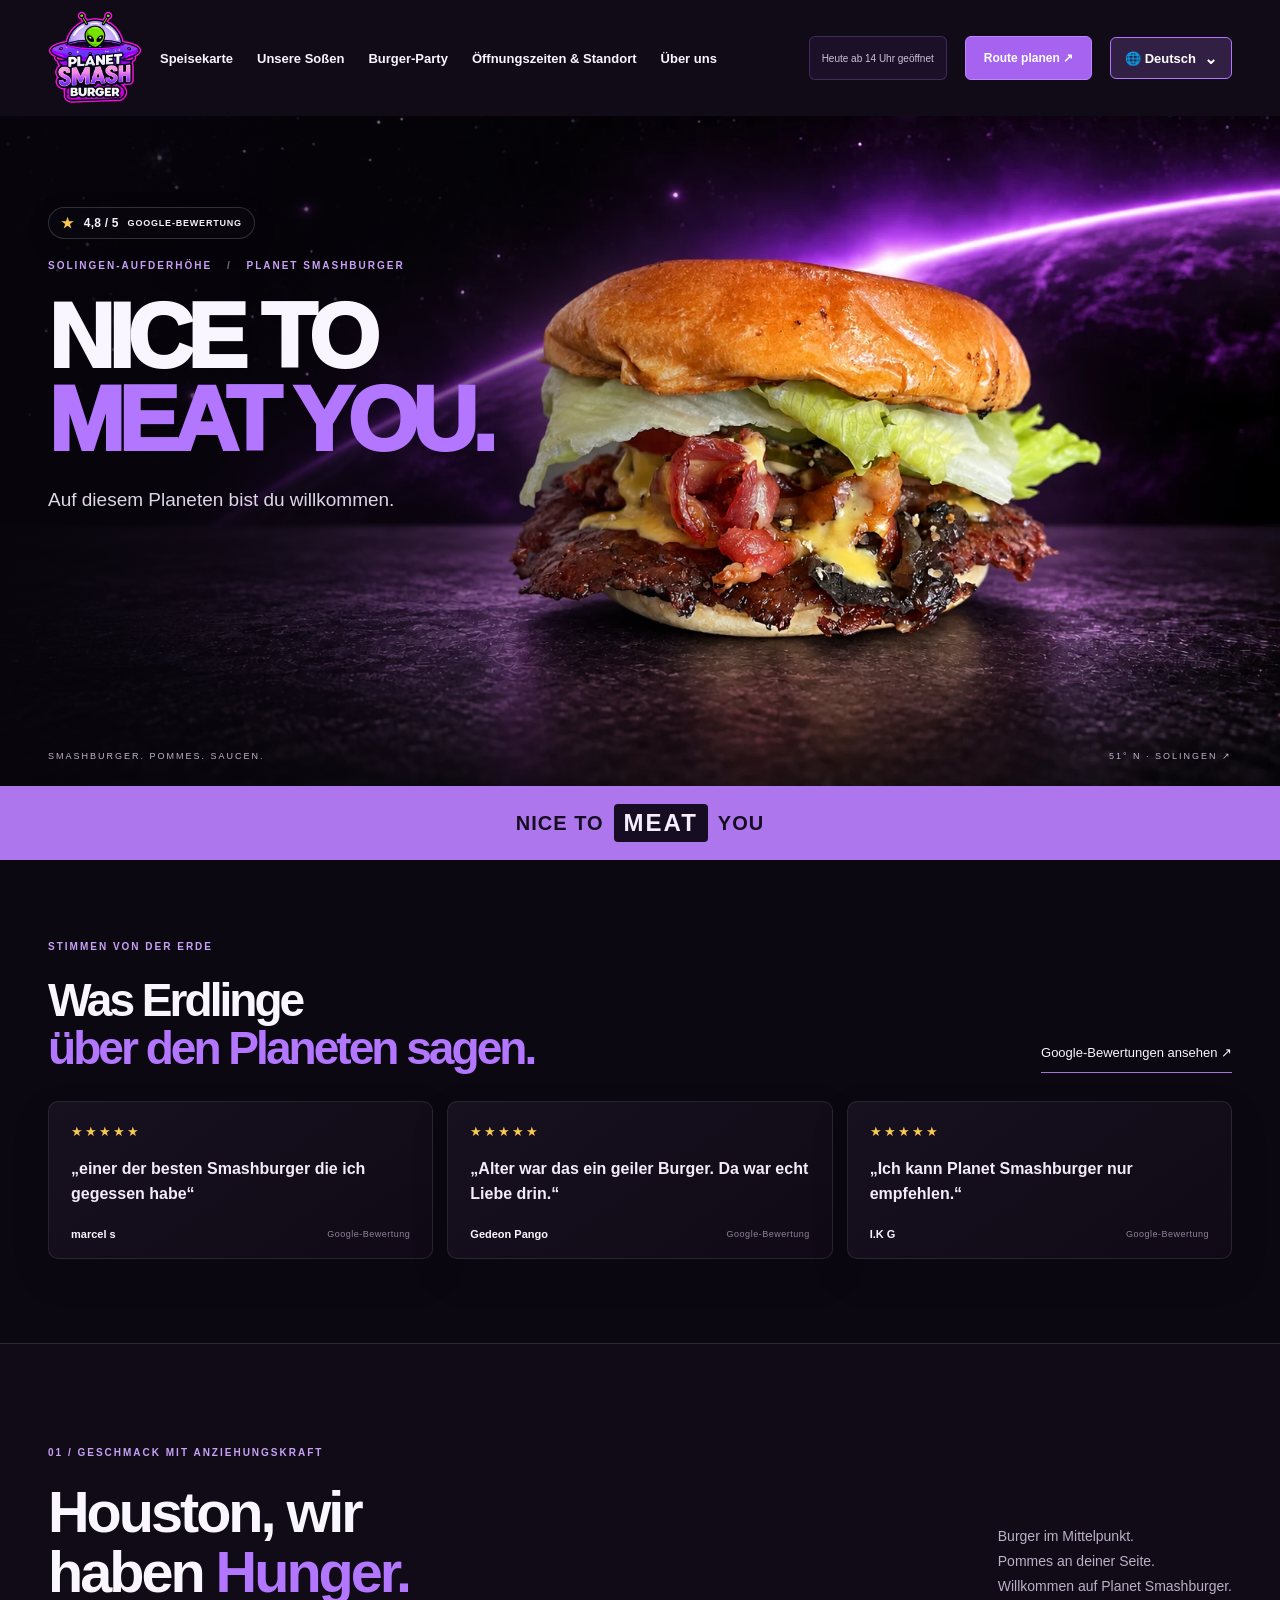
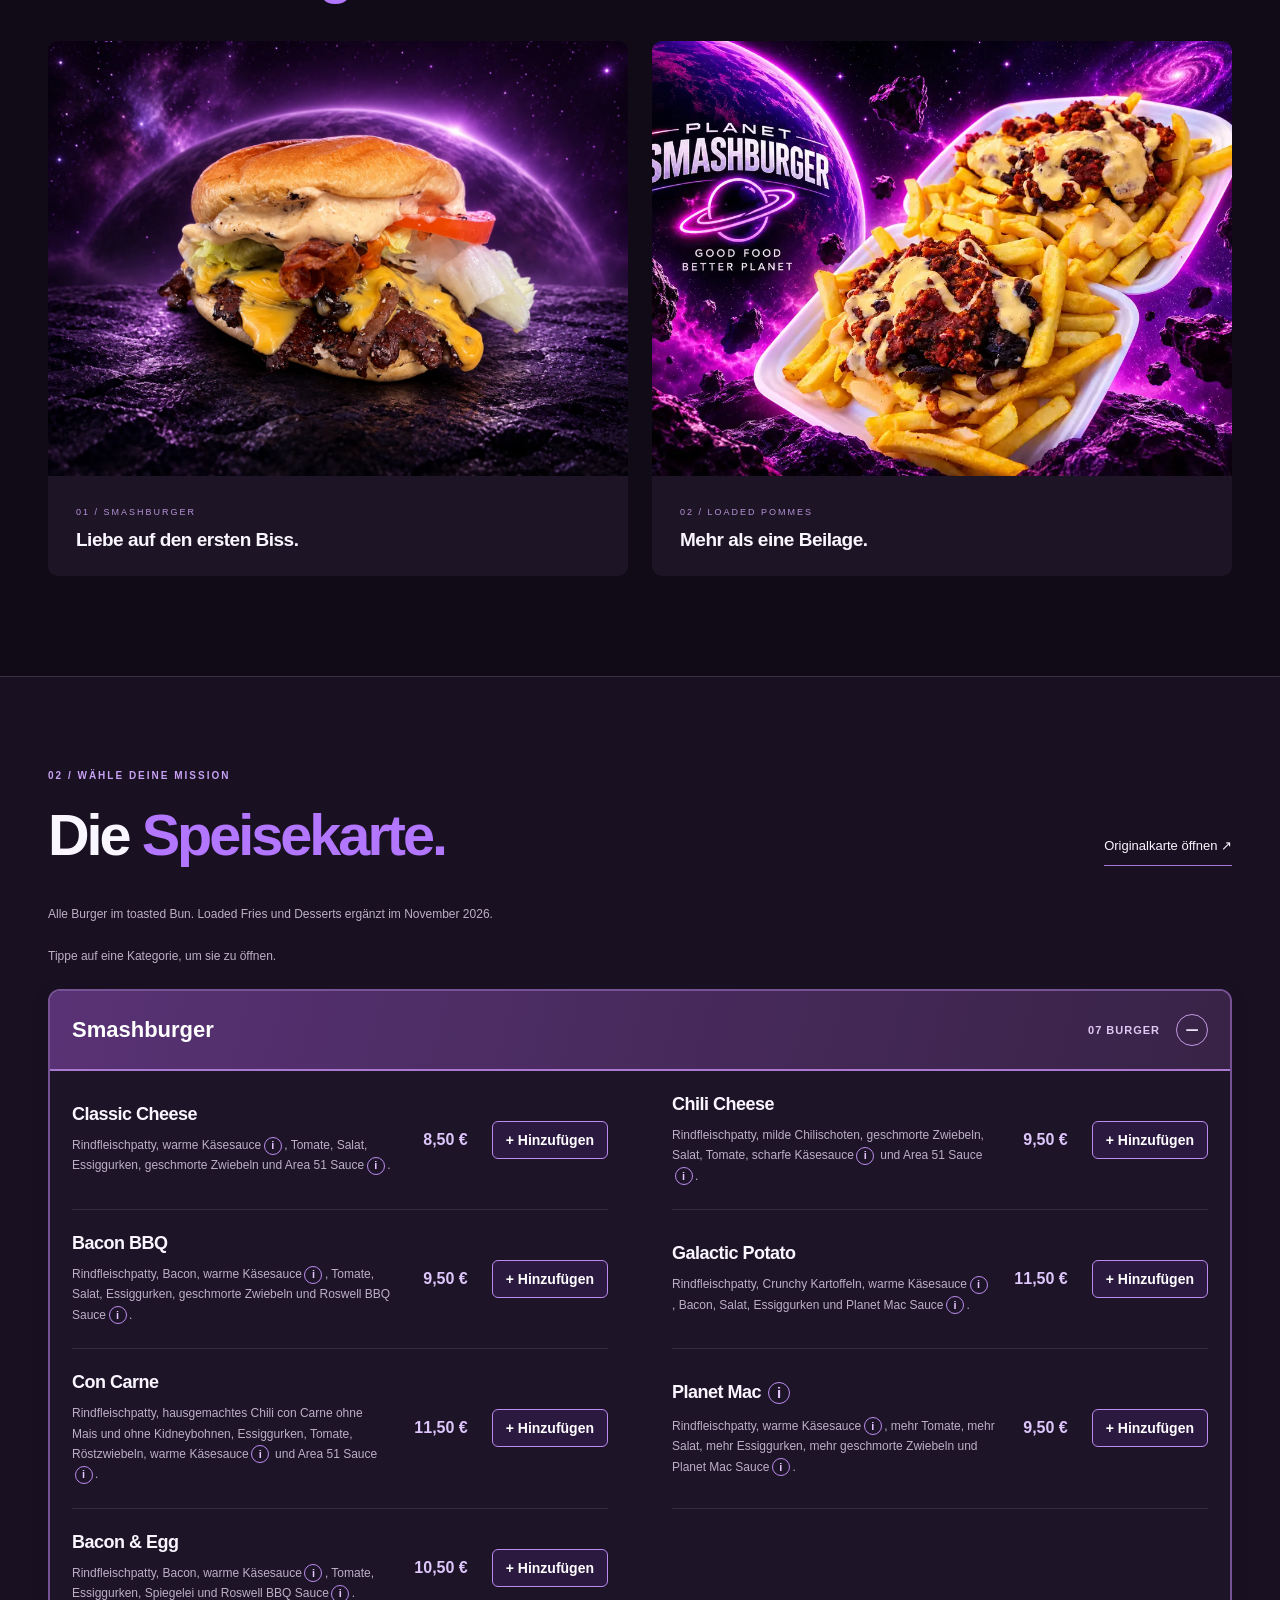
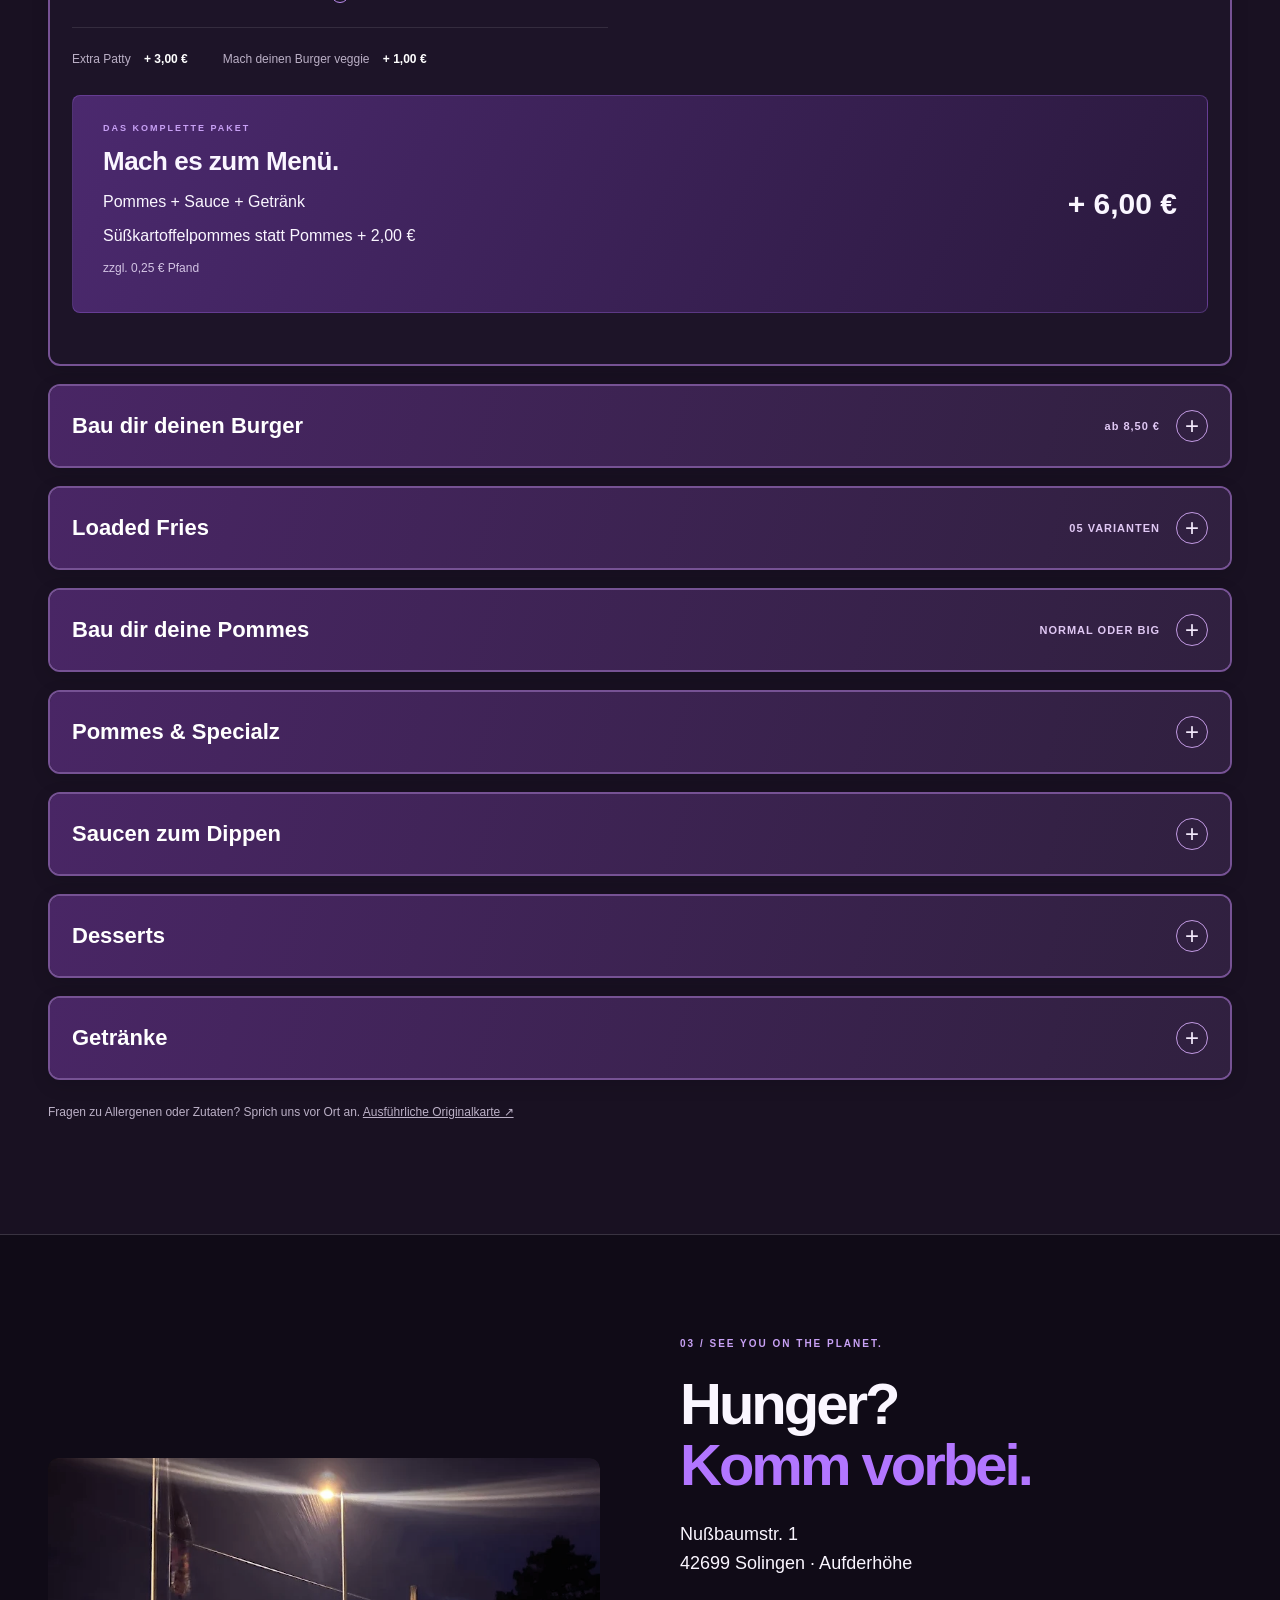
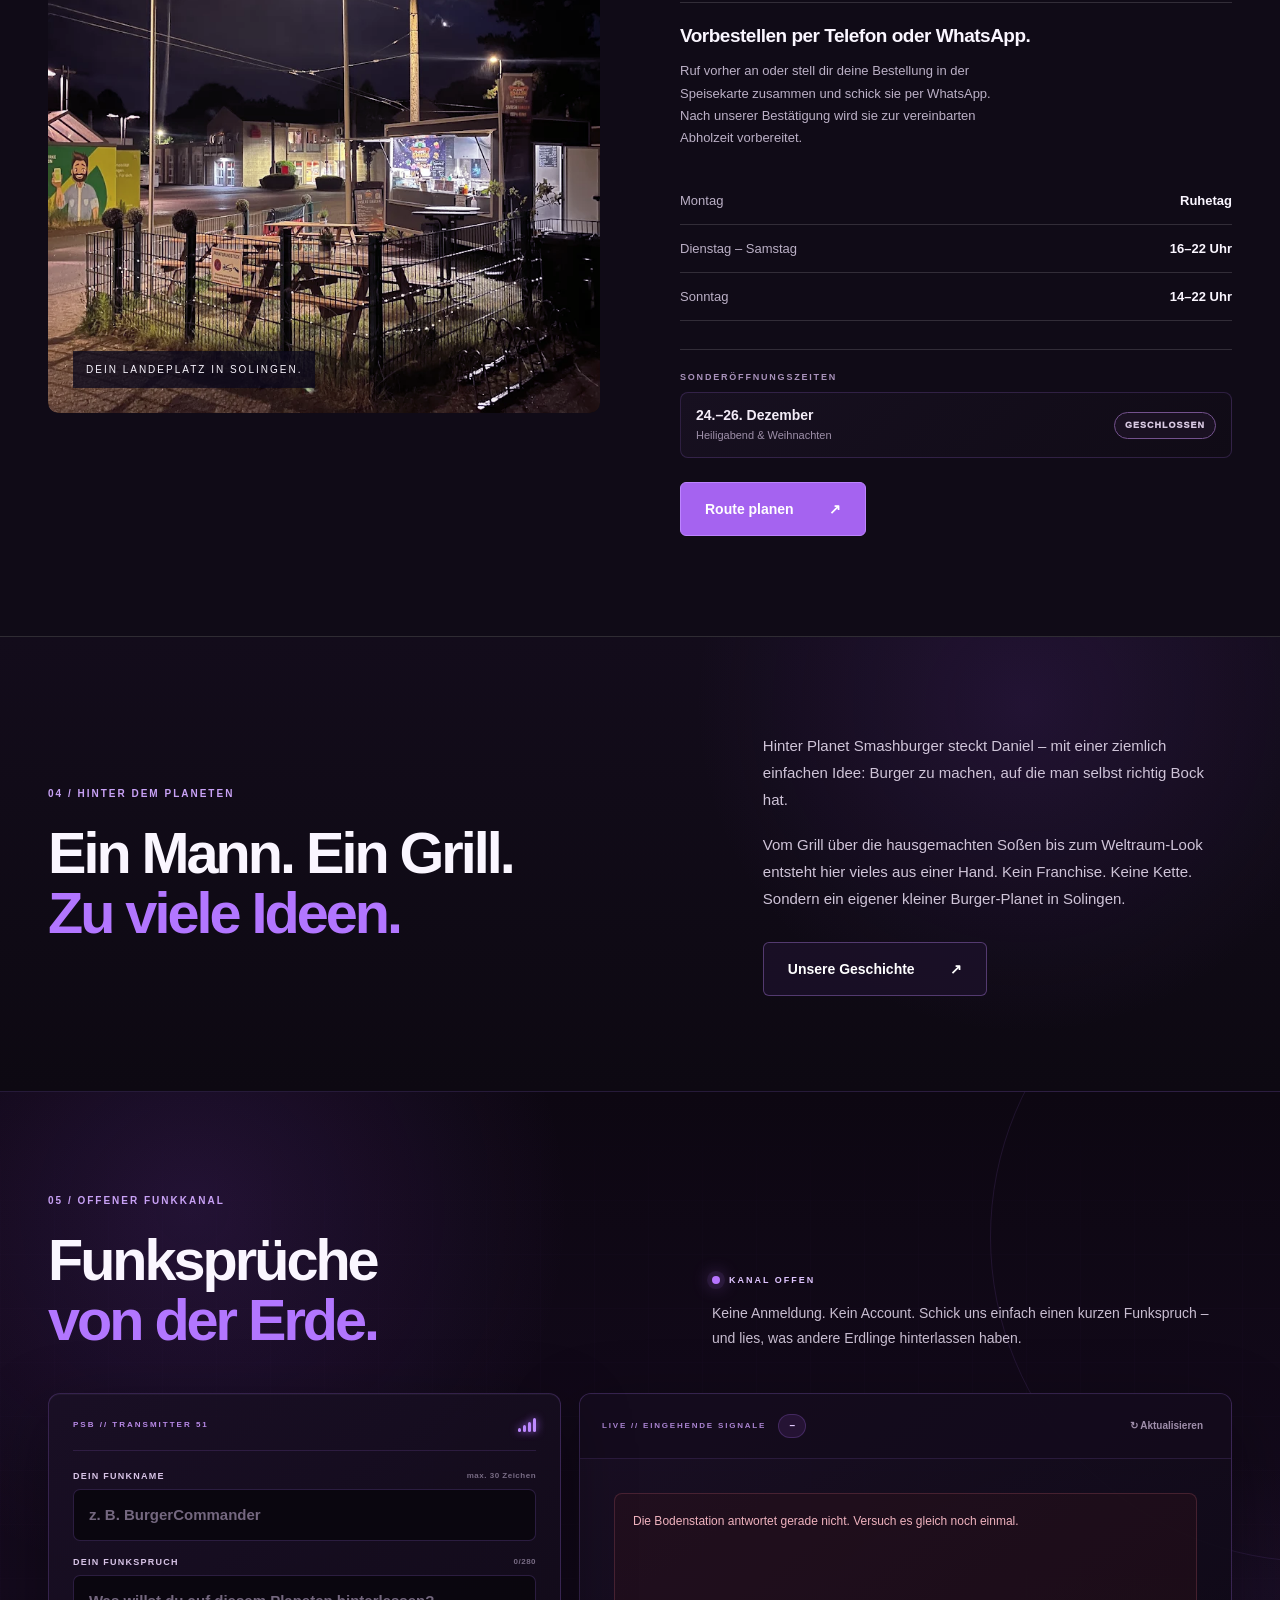
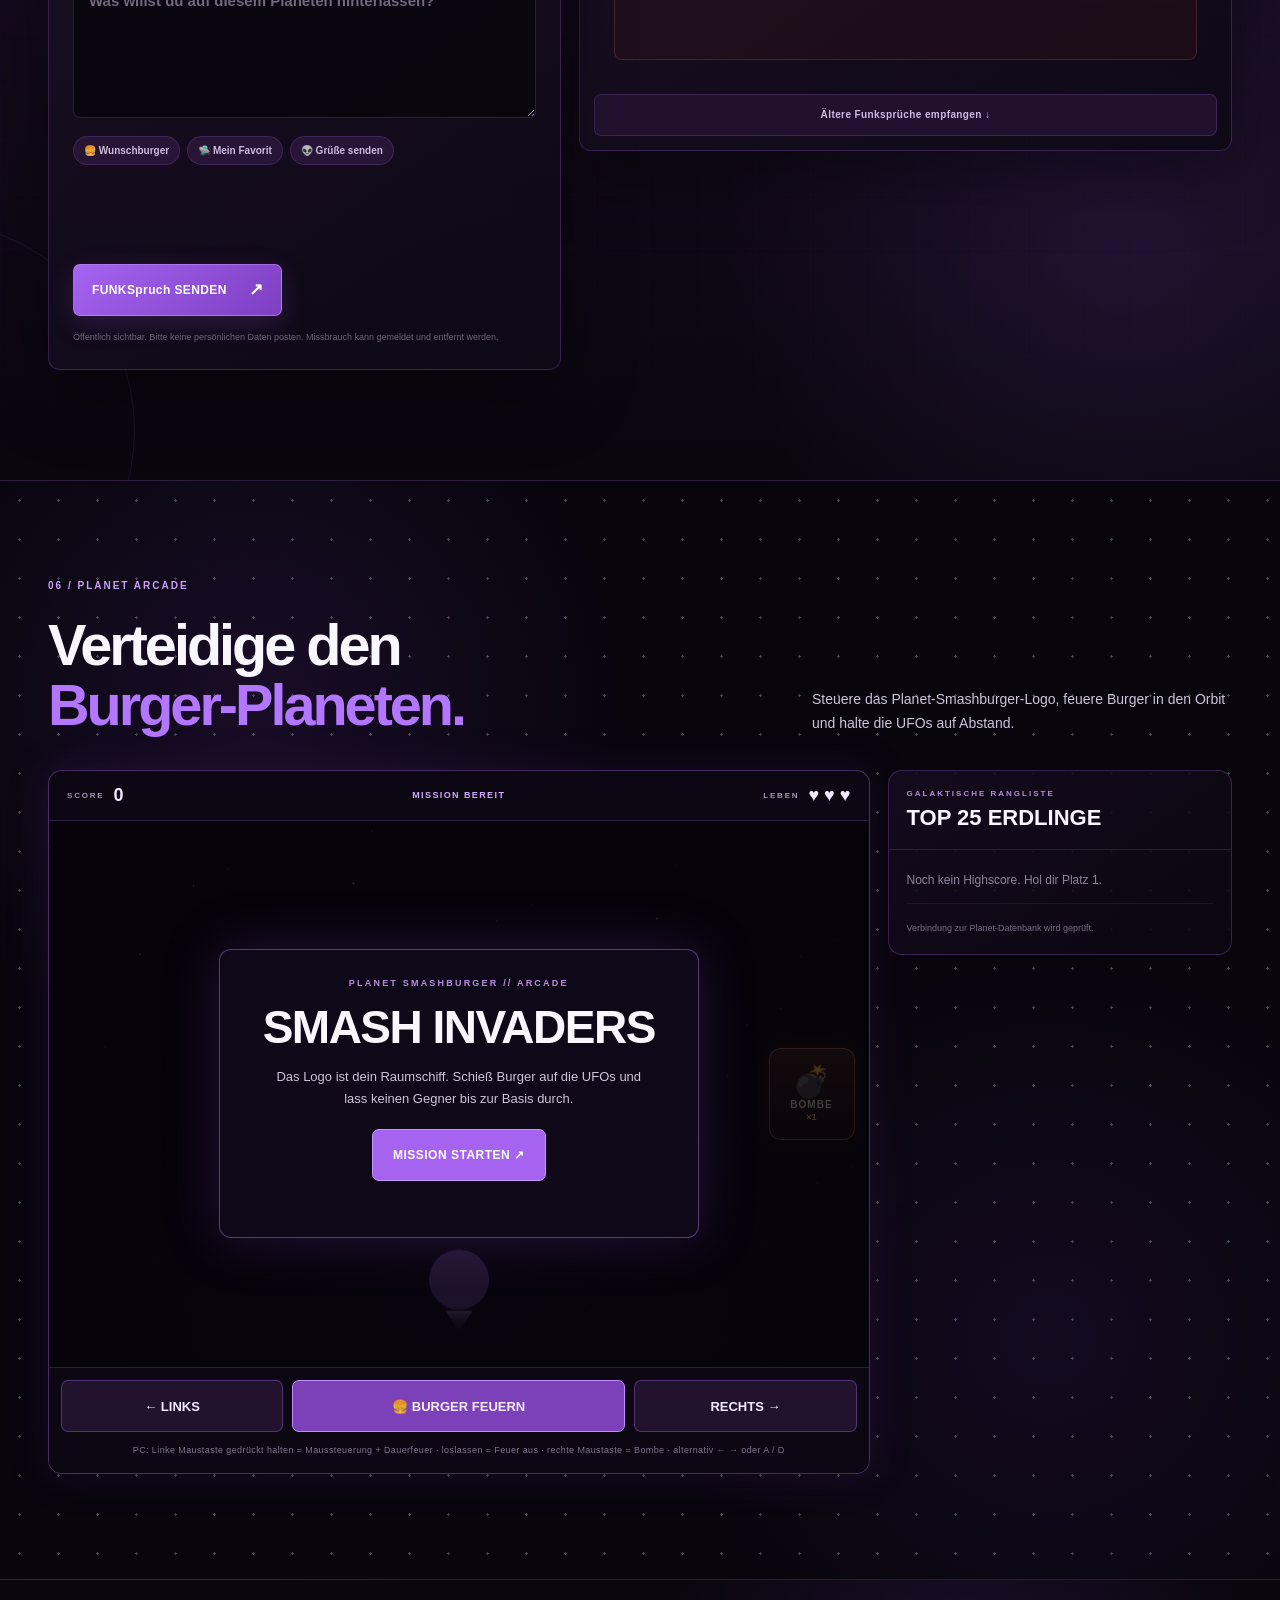
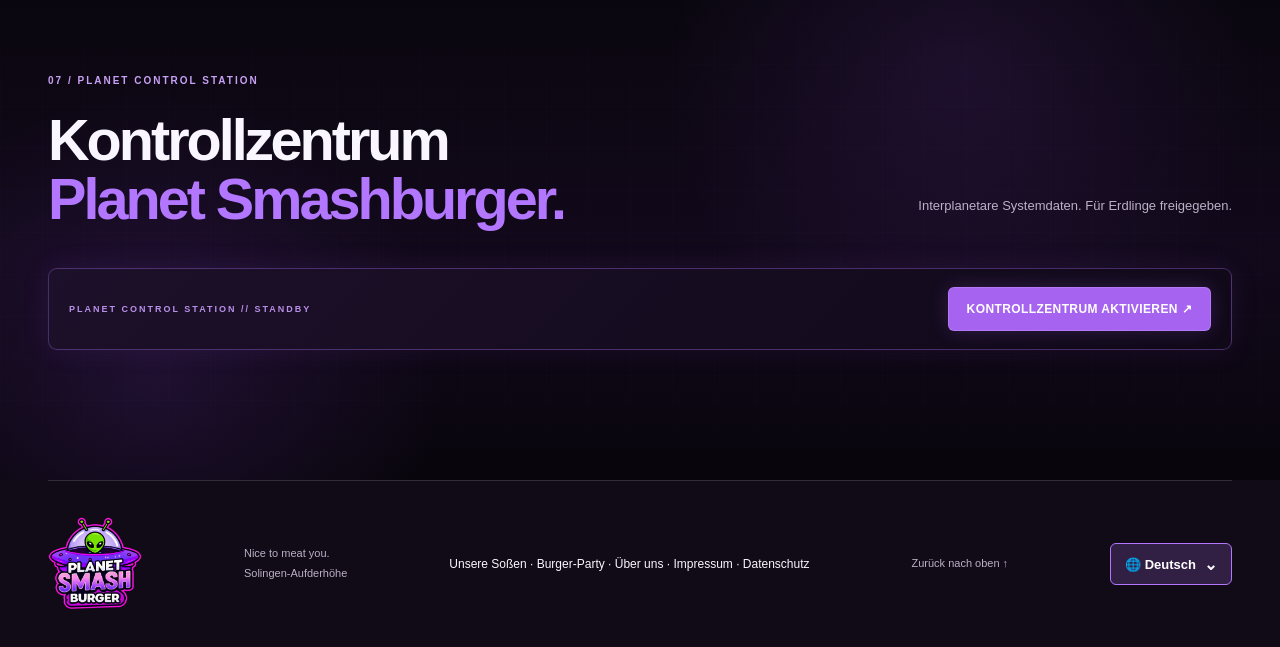
==== commit d2bf31f1: "Improve fries builder description and localized copy" ====
--- a/index.html
+++ b/index.html
@@ -34,7 +34,7 @@
 <section class="menu-section" id="speisekarte"><div class="wrap"><div class="section-heading"><div><p class="eyebrow">02 / WÄHLE DEINE MISSION</p><h2>Die <em>Speisekarte.</em></h2></div><a class="text-link" href="planet_smashburger_speisekarte_burger_pommes_saucen_getraenke.webp" target="_blank" rel="noopener">Originalkarte öffnen ↗</a></div><p class="menu-note">Alle Burger im toasted Bun. Loaded Fries und Desserts ergänzt im November 2026.</p><p class="menu-note">Tippe auf eine Kategorie, um sie zu öffnen.</p><details open><summary>Smashburger <span>07 BURGER</span></summary><div class="menu-grid"><div class="menu-item"><div><h3>Classic Cheese</h3><p>Rindfleischpatty, warme Käsesauce, Tomate, Salat, Essiggurken, geschmorte Zwiebeln und Area 51 Sauce.</p></div><strong>8,50 €</strong></div><div class="menu-item"><div><h3>Chili Cheese</h3><p>Rindfleischpatty, milde Chilischoten, geschmorte Zwiebeln, Salat, Tomate, scharfe Käsesauce und Area 51 Sauce.</p></div><strong>9,50 €</strong></div><div class="menu-item"><div><h3>Bacon BBQ</h3><p>Rindfleischpatty, Bacon, warme Käsesauce, Tomate, Salat, Essiggurken, geschmorte Zwiebeln und Roswell BBQ Sauce.</p></div><strong>9,50 €</strong></div><div class="menu-item"><div><h3>Galactic Potato</h3><p>Rindfleischpatty, Crunchy Kartoffeln, warme Käsesauce, Bacon, Salat, Essiggurken und Planet Mac Sauce.</p></div><strong>11,50 €</strong></div><div class="menu-item"><div><h3>Con Carne</h3><p>Rindfleischpatty, hausgemachtes Chili con Carne ohne Mais und ohne Kidneybohnen, Essiggurken, Tomate, Röstzwiebeln, warme Käsesauce und Area 51 Sauce.</p></div><strong>11,50 €</strong></div><div class="menu-item"><div><h3>Planet Mac</h3><p>Rindfleischpatty, warme Käsesauce, mehr Tomate, mehr Salat, mehr Essiggurken, mehr geschmorte Zwiebeln und Planet Mac Sauce.</p></div><strong>9,50 €</strong></div><div class="menu-item"><div><h3>Bacon & Egg</h3><p>Rindfleischpatty, Bacon, warme Käsesauce, Tomate, Essiggurken, Spiegelei und Roswell BBQ Sauce.</p></div><strong>10,50 €</strong></div></div><div class="extras"><span>Extra Patty <b>+ 3,00 €</b></span><span>Mach deinen Burger veggie <b>+ 1,00 €</b></span></div><div class="combo"><div><p class="eyebrow">DAS KOMPLETTE PAKET</p><h3>Mach es zum Menü.</h3><p>Pommes + Sauce + Getränk</p><p>Süßkartoffelpommes statt Pommes + 2,00 €</p><p>zzgl. 0,25 € Pfand</p></div><strong>+ 6,00 €</strong></div></details>
 <details class="burger-builder-menu" id="burger-baukasten"><summary>Bau dir deinen Burger <span>AB 8,50 €</span></summary><div class="burger-builder-card"><div><p class="eyebrow">DEIN BURGER. DEINE WAHL.</p><h3>Du bestimmst, was draufkommt.</h3><p>Der Classic als Basis. Deinen Burger stellst du im nächsten Schritt selbst zusammen.</p></div><div class="burger-builder-start"><strong>ab 8,50 €</strong><button class="order-add" type="button" data-burger-builder aria-haspopup="dialog" hidden>Burger zusammenstellen ↗</button><noscript><p>Zum Zusammenstellen bitte JavaScript aktivieren oder telefonisch bestellen.</p></noscript></div></div></details>
 <details data-loaded-fries><summary>Loaded Fries <span>05 VARIANTEN</span></summary><div class="menu-grid"><div class="menu-item"><div><h3>Chili con Carne Pommes</h3><p>Pommes Big mit hausgemachtem Chili con Carne aus Rind, ohne Mais und ohne Kidneybohnen, warmer Käsesoße und geschmorten Zwiebeln.</p></div><strong>11,50 €</strong></div><div class="menu-item"><div><h3>Smashpommes</h3><p>Pommes Big mit knusprigem Hackfleisch, warmer Käsesoße und geschmorten Zwiebeln.</p></div><strong>11,50 €</strong></div><div class="menu-item"><div><h3>Chili-Pommes</h3><p>Pommes Big mit Planet Mac (Haus-Mayo), Chili-Soße und Röstzwiebeln.</p></div><strong>8,50 €</strong></div><div class="menu-item"><div><h3>Bacon Pommes</h3><p>Pommes Big mit Planet Mac (Haus-Mayo), Area 51 (Haus-Ketchup) und vier Scheiben Bacon.</p></div><strong>8,50 €</strong></div><div class="menu-item"><div><h3>Trüffel-Süßkartoffel</h3><p>Süßkartoffel-Pommes mit Trüffel-Mayonnaise, geschmorten Zwiebeln und Parmesan.</p></div><strong>10,00 €</strong></div></div></details>
-<details id="loaded-fries-baukasten"><summary>Bau dir deine Pommes <span>NORMAL ODER BIG</span></summary><div class="burger-builder-card"><div><p class="eyebrow">DEINE POMMES. DEINE WAHL.</p><h3>Stell dir deine Loaded Fries zusammen.</h3><p>Pommes oder Süßkartoffel-Pommes, Normal oder Big: Wähle deine Basis, Soßen und Toppings. Die Toppingpreise und Toppingportionen bleiben bei beiden Größen gleich. Der Gesamtpreis wird direkt angezeigt.</p><p class="menu-note">Jede Soße 1,50 € · Hackfleisch 3,00 € · Chili con Carne oder veganes Hackfleisch 4,00 € · Parmesan 2,50 €</p></div><div class="burger-builder-start"><strong>ab 3,50 €</strong><button class="order-add" type="button" data-fries-builder aria-haspopup="dialog" hidden>Loaded Fries zusammenstellen ↗</button><noscript><p>Zum Zusammenstellen bitte JavaScript aktivieren oder telefonisch bestellen.</p></noscript></div></div></details>
+<details id="loaded-fries-baukasten"><summary>Bau dir deine Pommes <span>NORMAL ODER BIG</span></summary><div class="burger-builder-card"><div><p class="eyebrow">DEINE POMMES. DEINE WAHL.</p><h3>Stell dir deine Loaded Fries zusammen.</h3><p>Ob klassische Pommes oder Süßkartoffel-Pommes: Such dir deine Größe aus und verpass ihnen mit deinen Lieblingssoßen und Toppings deinen ganz persönlichen Twist. Deinen Gesamtpreis siehst du sofort.</p><p class="menu-note">Jede Soße 1,50 € · Hackfleisch 3,00 € · Chili con Carne oder veganes Hackfleisch 4,00 € · Parmesan 2,50 €</p></div><div class="burger-builder-start"><strong>ab 3,50 €</strong><button class="order-add" type="button" data-fries-builder aria-haspopup="dialog" hidden>Loaded Fries zusammenstellen ↗</button><noscript><p>Zum Zusammenstellen bitte JavaScript aktivieren oder telefonisch bestellen.</p></noscript></div></div></details>
 <details><summary>Pommes & Specialz <span class="category-placeholder" aria-hidden="true">+</span></summary><div class="menu-item"><div><h3>Chili Cheese Nuggetz</h3></div><strong>5,00 €</strong></div><div class="menu-item"><div><h3>Currywurst</h3></div><strong>3,90 €</strong></div><div class="menu-item"><div><h3>Pommes</h3></div><strong>3,50 / 5,50 €</strong></div><div class="menu-item"><div><h3>Süßkartoffelpommes</h3></div><strong>5,50 / 10,00 €</strong></div></details>
 <details><summary>Saucen zum Dippen <span class="category-placeholder" aria-hidden="true">+</span></summary>
 <p class="menu-note">Soße kommt im Becher.</p>
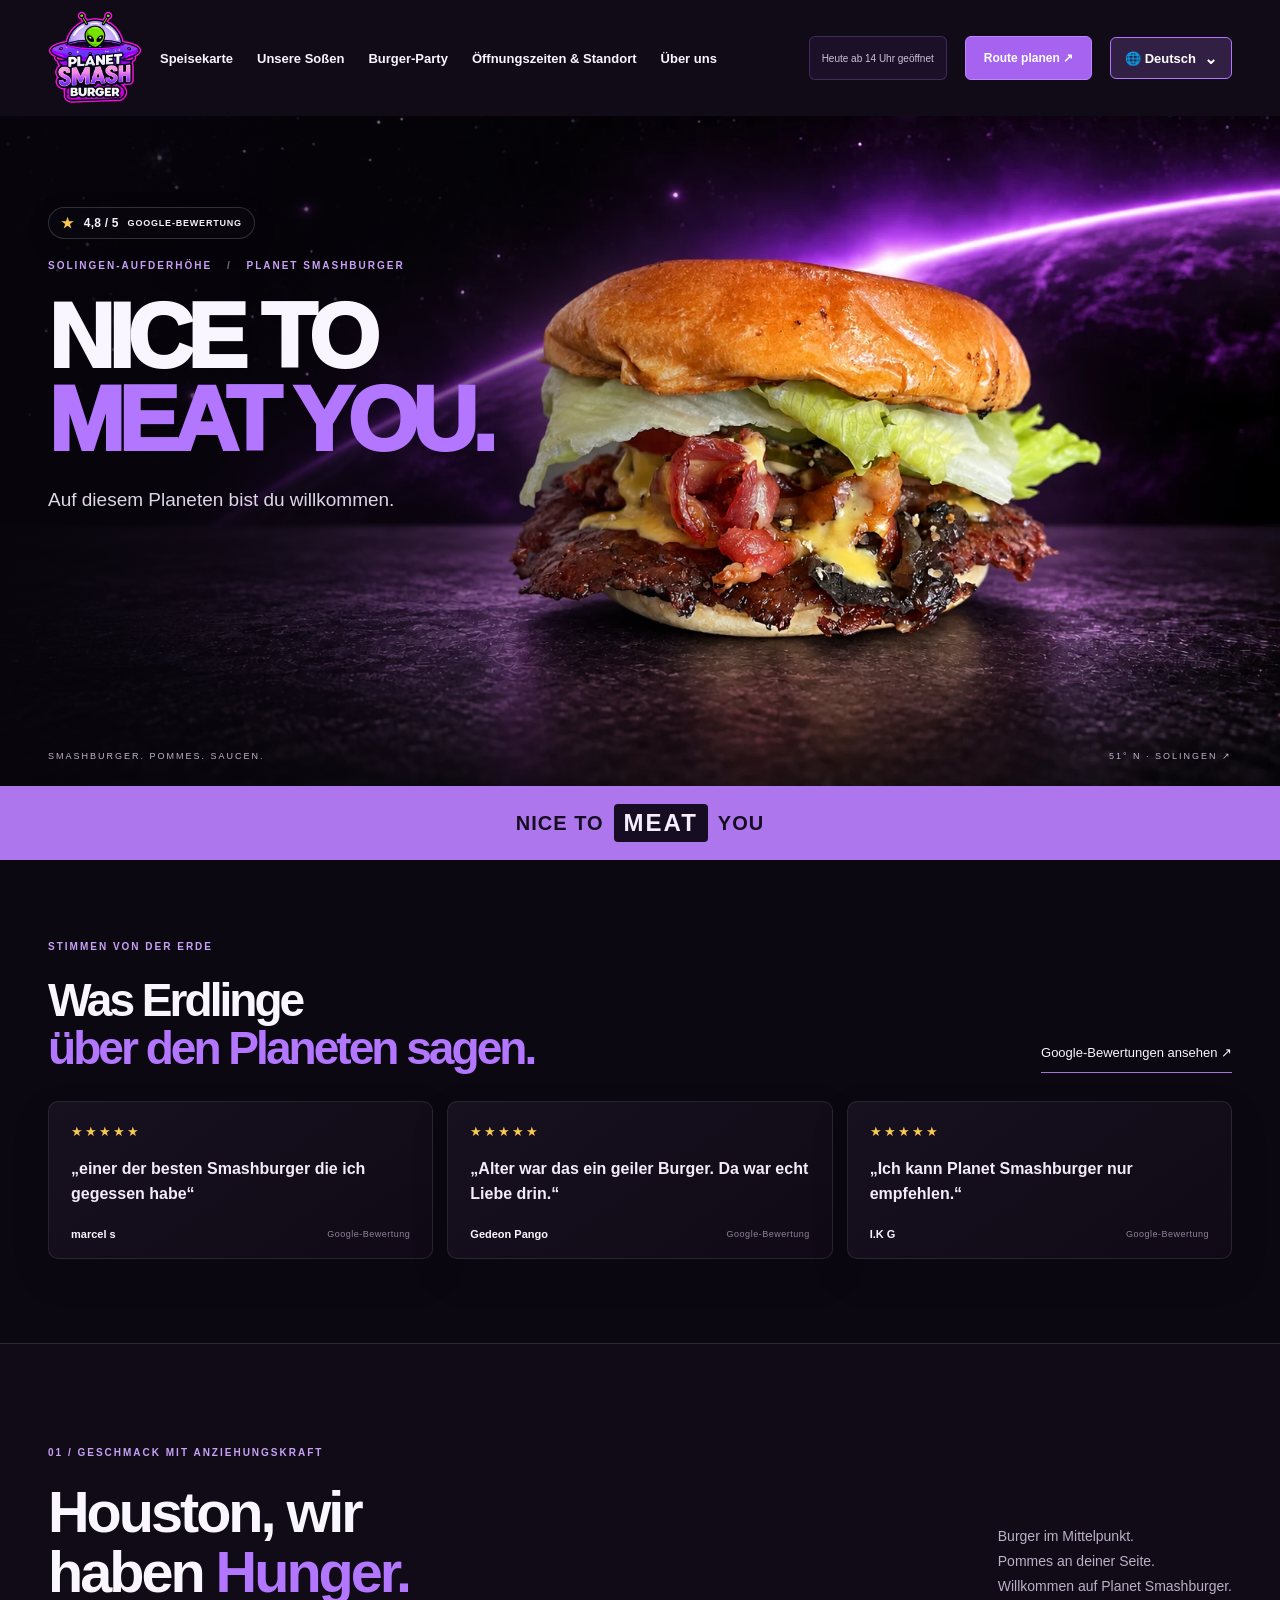
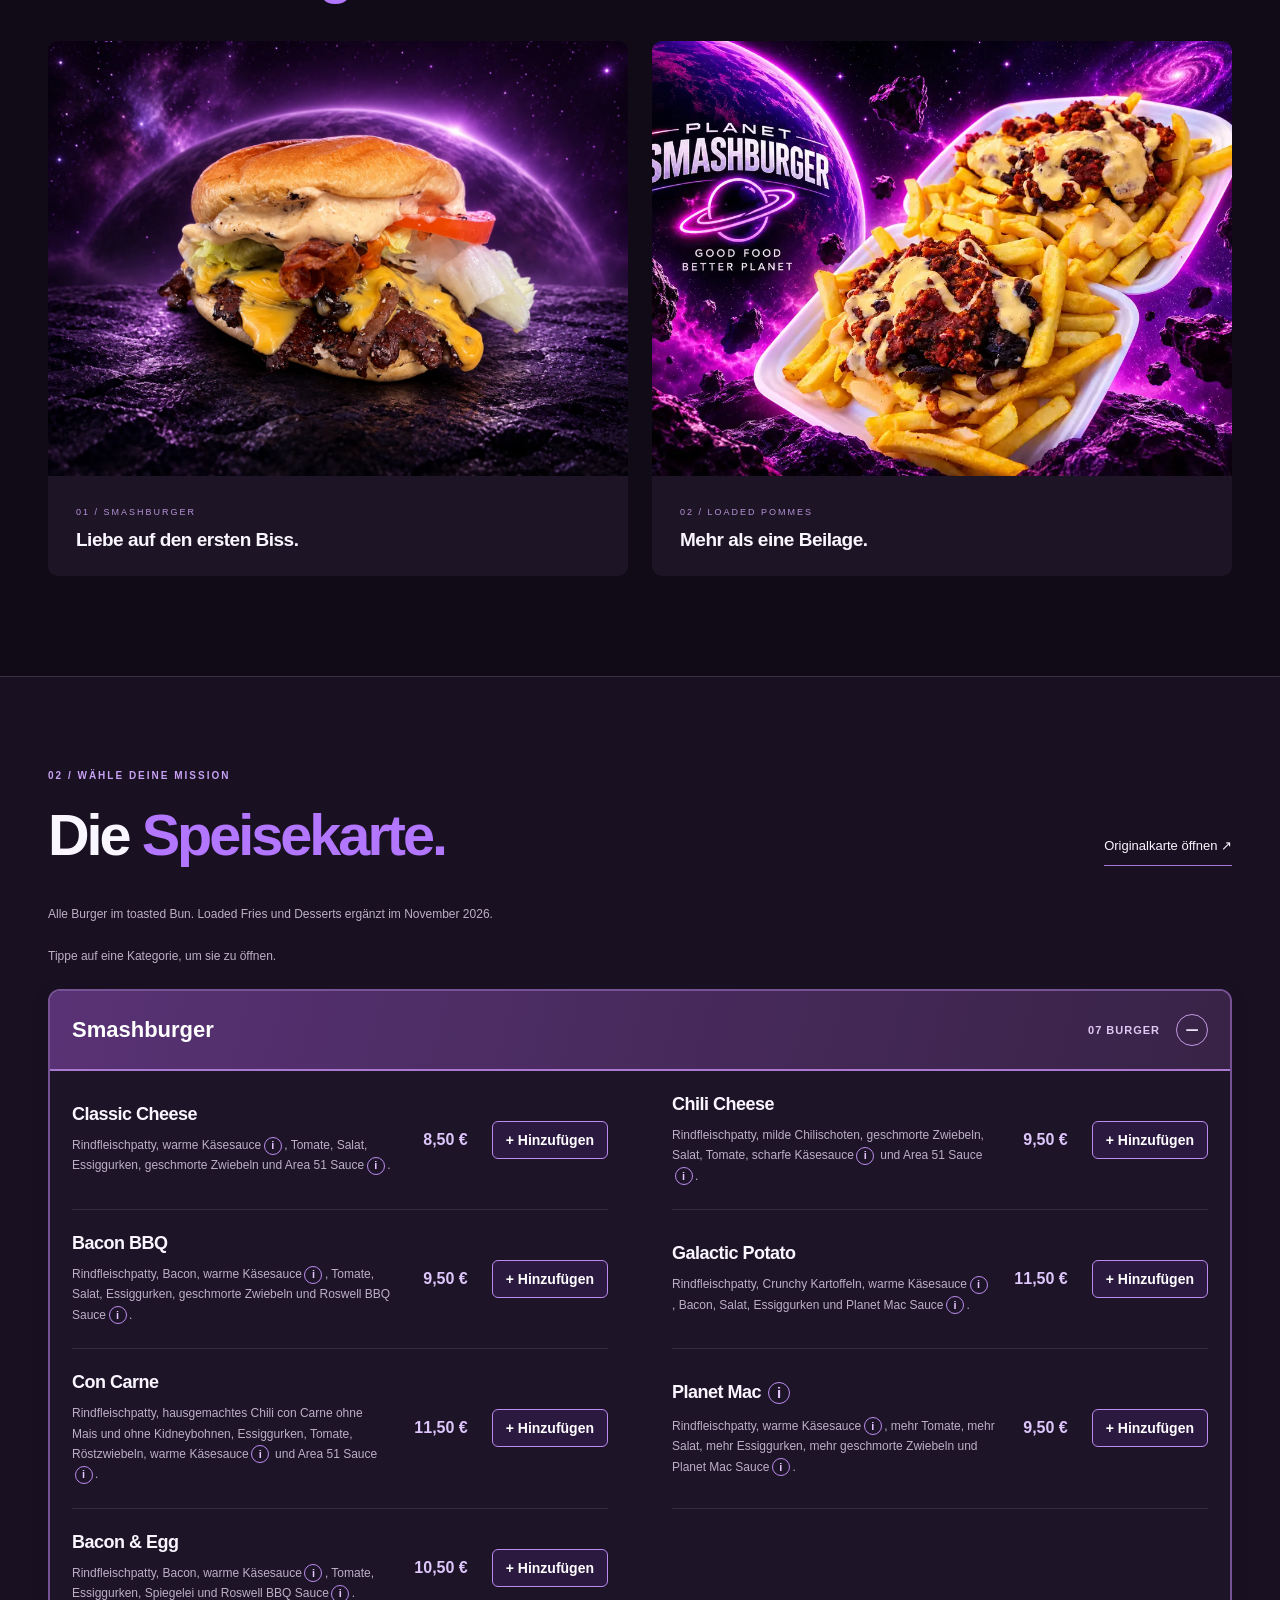
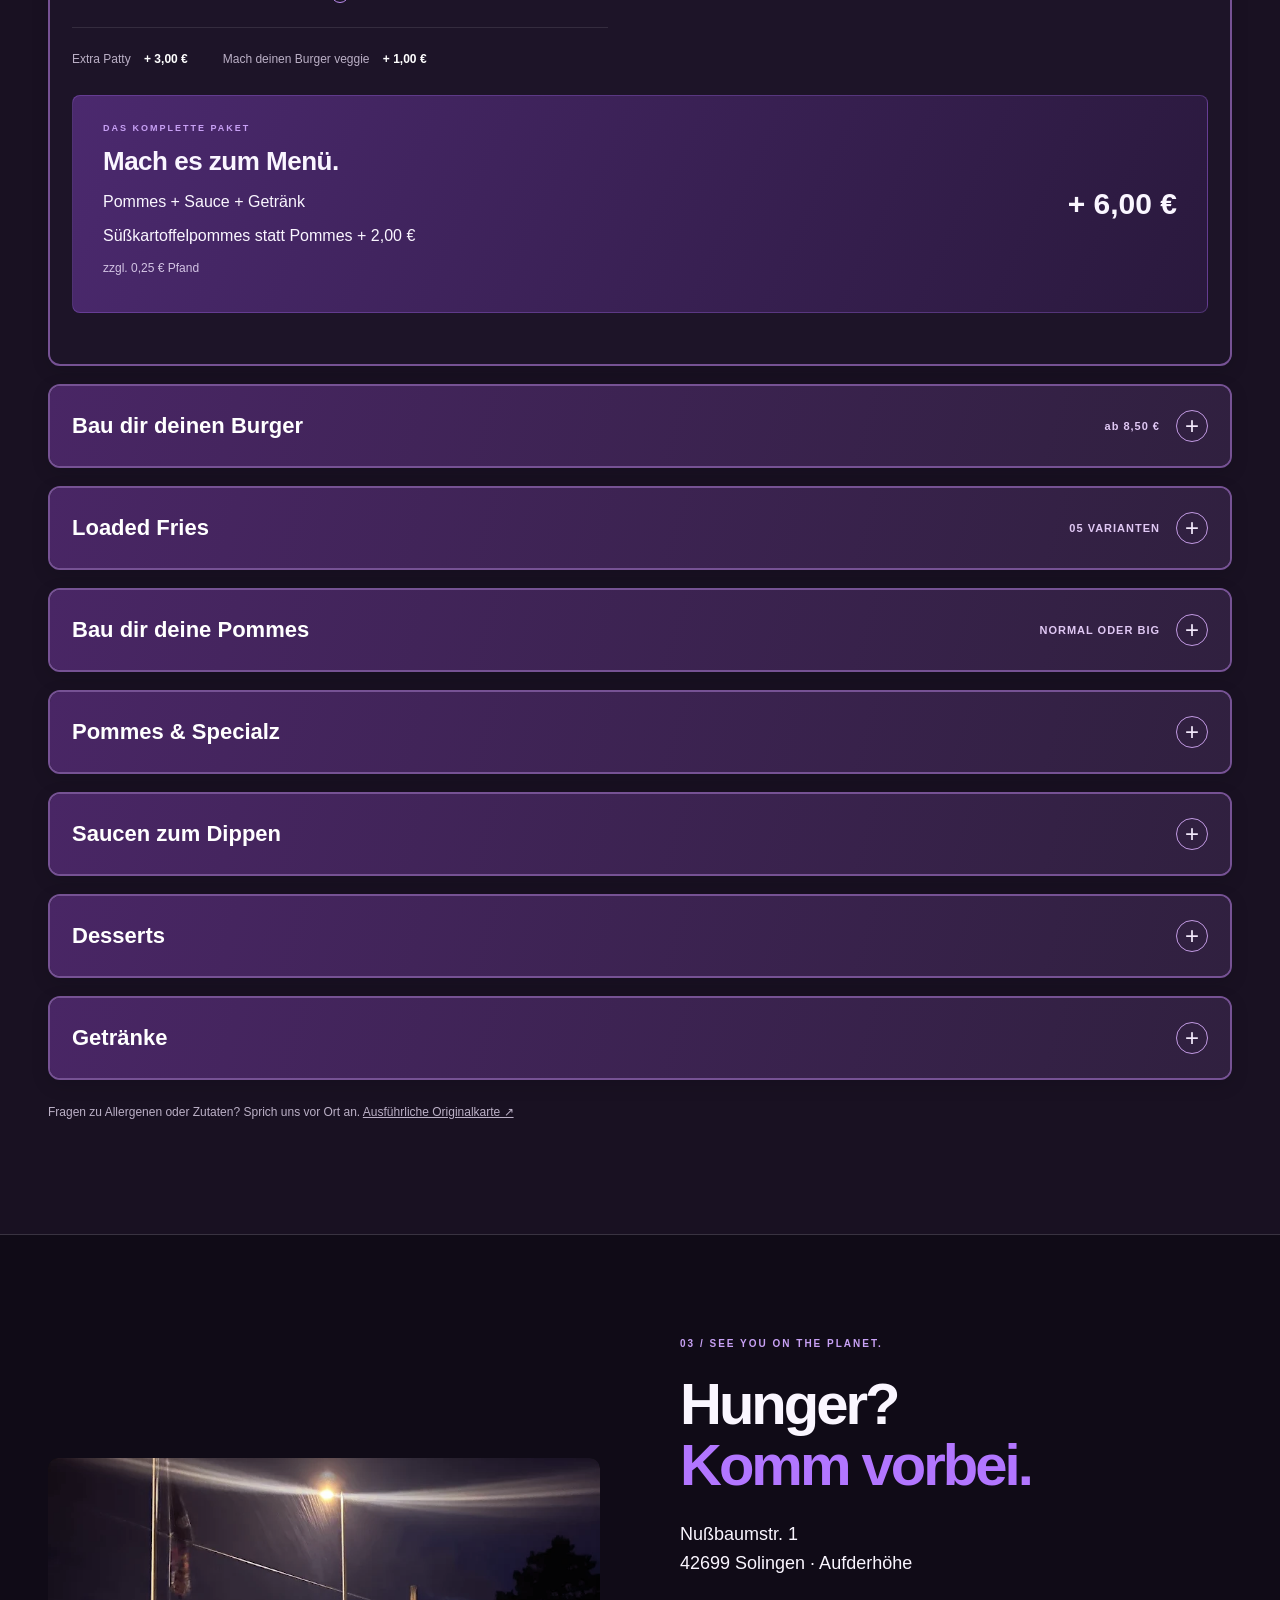
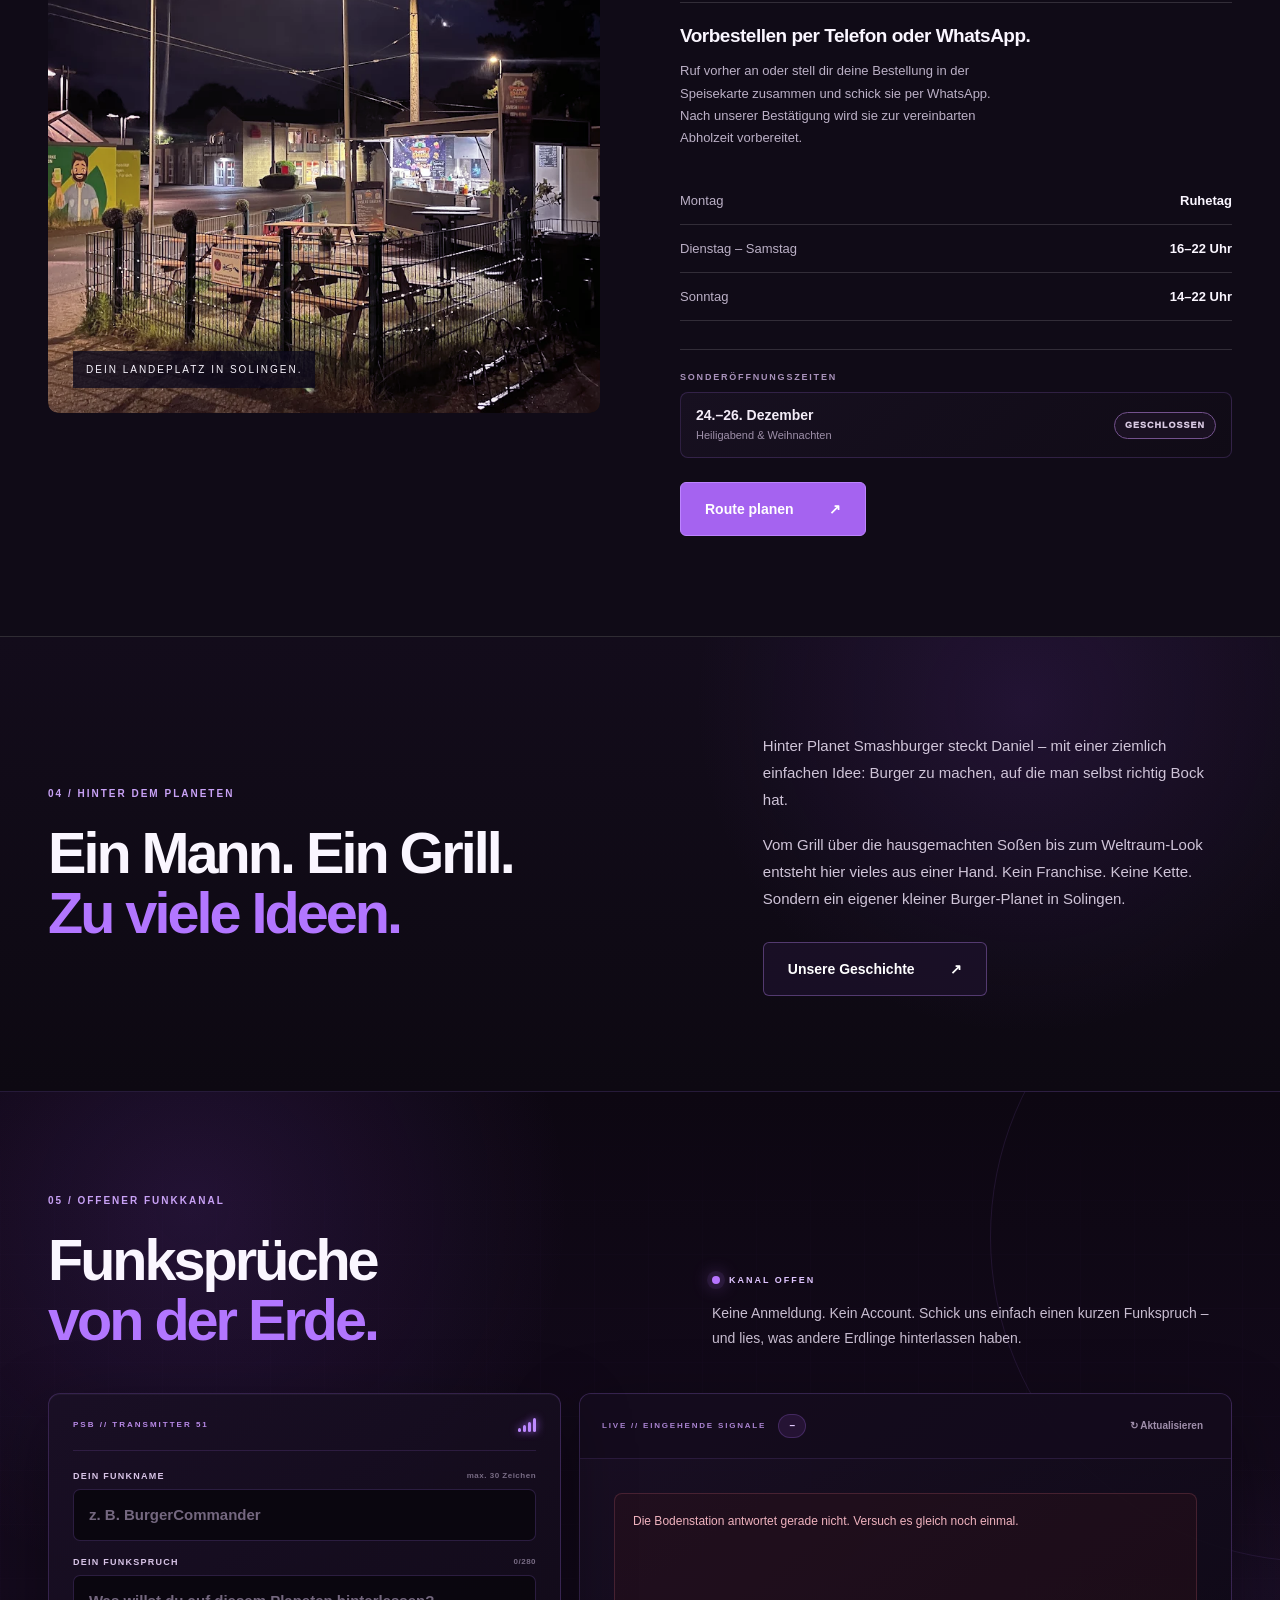
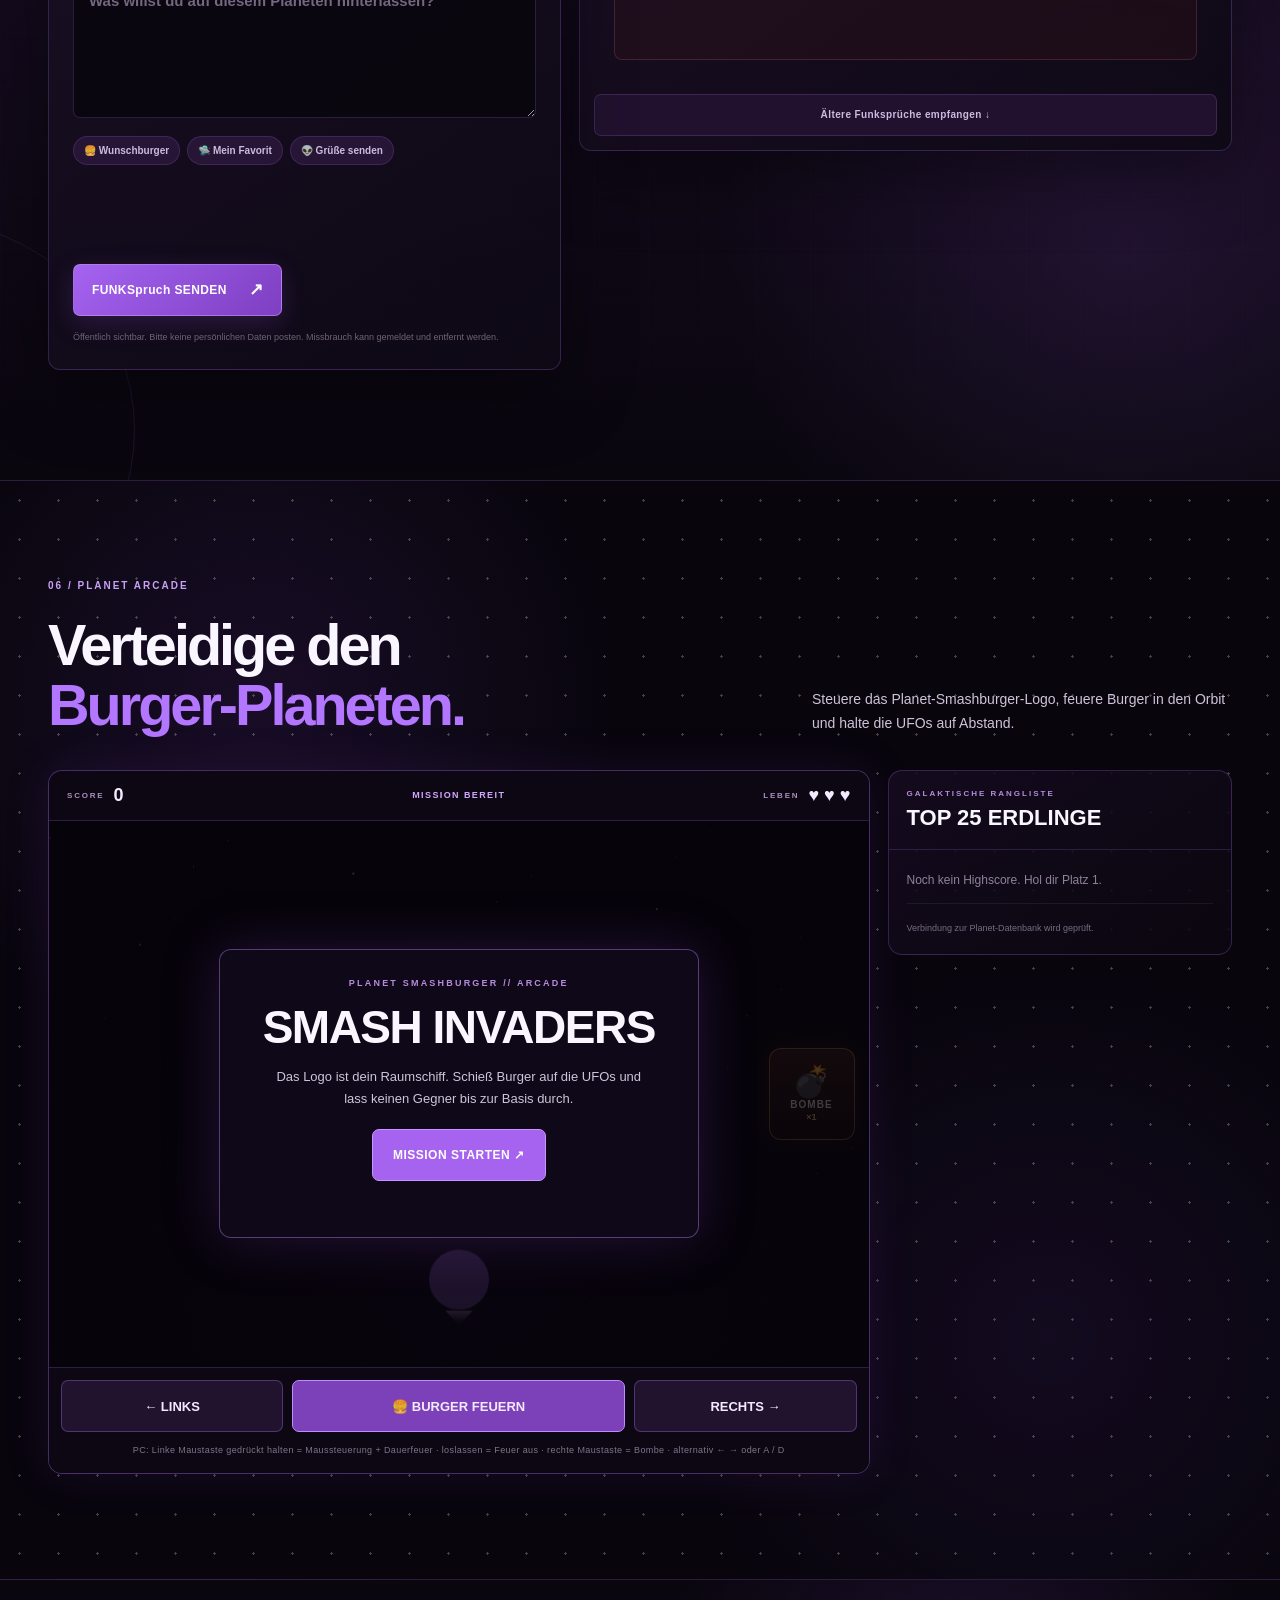
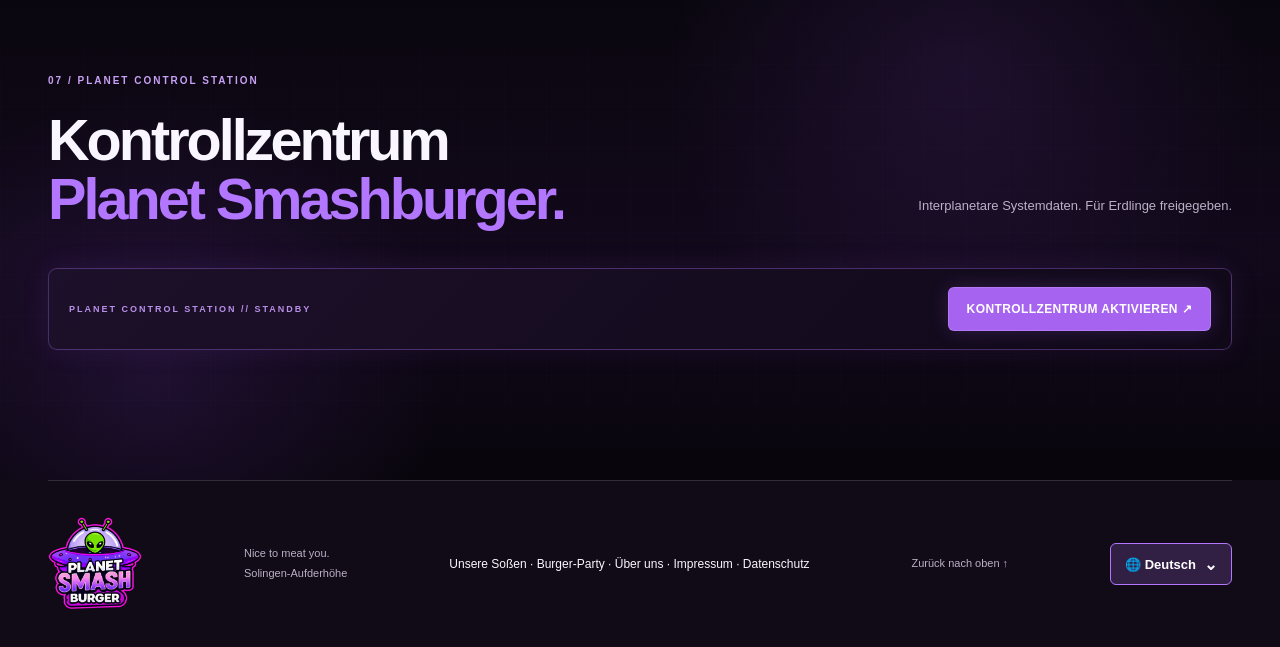
==== commit 0ccfe315: "Refresh translated fries copy and builder assets" ====
--- a/index.html
+++ b/index.html
@@ -1,4 +1,4 @@
-<!doctype html><html lang="de"><head><link rel="icon" type="image/webp" sizes="1024x1024" href="assets/logo.webp?v=20260928"><meta charset="utf-8"><meta name="viewport" content="width=device-width,initial-scale=1"><meta name="theme-color" content="#10091b"><title>Planet Smashburger · Nice to meat you · Solingen</title><meta name="description" content="Dein Burger-Planet in Solingen-Aufderhöhe. Entdecke Smashburger, Pommes und Saucen, unsere Speisekarte, Öffnungszeiten und deinen Weg zu uns."><link rel="stylesheet" href="styles.css?v=20260929-3"><link rel="stylesheet" href="cart.css?v=20261106-5"><link rel="stylesheet" href="sauce-profiles.css?v=20261106-9"><link rel="stylesheet" href="menu-categories.css?v=20261106-7"><link rel="stylesheet" href="funksprueche.css"><link rel="stylesheet" href="game.css?v=20260928-6"><link rel="stylesheet" href="survey.css?v=20260928"><script src="translations.js?v=20261106-8" defer></script><script src="menu-translations.js?v=20261106-8" defer></script><script src="i18n.js?v=20261106-7" defer></script><script src="app.js?v=20261009-1" defer></script><script src="cart.js?v=20261106-8" defer></script><script src="sauce-profiles.js?v=20261106-9" defer></script><script src="burger-builder.js?v=20261106-8" defer></script><script src="fries-builder.js?v=20261106-10" defer></script><script src="https://challenges.cloudflare.com/turnstile/v0/api.js" async defer></script><script src="funksprueche.js?v=20260927-2" defer></script><script src="game.js?v=20260928-11" defer></script><script src="survey.js?v=20260928-2" defer></script><script src="newsletter.js?v=20260929-1" defer></script></head><body>
+<!doctype html><html lang="de"><head><link rel="icon" type="image/webp" sizes="1024x1024" href="assets/logo.webp?v=20260928"><meta charset="utf-8"><meta name="viewport" content="width=device-width,initial-scale=1"><meta name="theme-color" content="#10091b"><title>Planet Smashburger · Nice to meat you · Solingen</title><meta name="description" content="Dein Burger-Planet in Solingen-Aufderhöhe. Entdecke Smashburger, Pommes und Saucen, unsere Speisekarte, Öffnungszeiten und deinen Weg zu uns."><link rel="stylesheet" href="styles.css?v=20260929-3"><link rel="stylesheet" href="cart.css?v=20261106-5"><link rel="stylesheet" href="sauce-profiles.css?v=20261106-9"><link rel="stylesheet" href="menu-categories.css?v=20261106-7"><link rel="stylesheet" href="funksprueche.css"><link rel="stylesheet" href="game.css?v=20260928-6"><link rel="stylesheet" href="survey.css?v=20260928"><script src="translations.js?v=20261106-8" defer></script><script src="menu-translations.js?v=20261106-11" defer></script><script src="i18n.js?v=20261106-7" defer></script><script src="app.js?v=20261009-1" defer></script><script src="cart.js?v=20261106-8" defer></script><script src="sauce-profiles.js?v=20261106-9" defer></script><script src="burger-builder.js?v=20261106-8" defer></script><script src="fries-builder.js?v=20261106-11" defer></script><script src="https://challenges.cloudflare.com/turnstile/v0/api.js" async defer></script><script src="funksprueche.js?v=20260927-2" defer></script><script src="game.js?v=20260928-11" defer></script><script src="survey.js?v=20260928-2" defer></script><script src="newsletter.js?v=20260929-1" defer></script></head><body>
 <a class="skip" href="#main">Zum Inhalt</a><header class="header wrap"><button class="brand logo-secret-trigger" type="button" aria-label="Geheimes Planet-Smashburger-Logo"><img class="original-logo" src="assets/logo.webp" width="1024" height="1024" alt="Planet Smash Burger – Original-Logo mit Alien im UFO"></button><nav aria-label="Hauptnavigation"><a href="#speisekarte">Speisekarte</a><a href="saucen.html">Unsere Soßen</a><a href="burger-party.html">Burger-Party</a><a href="#besuch">Öffnungszeiten & Standort</a><a href="ueber-uns.html">Über uns</a></nav><span class="header-call" data-call><span class="call-closed">Anrufe während der Öffnungszeiten</span></span><a class="button small" href="https://www.google.com/maps/dir/?api=1&destination=Nu%C3%9Fbaumstr.%201%2C%2042699%20Solingen" target="_blank" rel="noopener noreferrer">Route planen ↗</a></header>
 <main id="main"><section class="hero"><div class="hero-art"><img src="assets/hero.webp" width="1672" height="941" alt="Smashburger vor einem violett leuchtenden Planeten" fetchpriority="high"></div><div class="hero-copy wrap"><a class="google-rating-chip" href="https://www.google.com/maps/search/?api=1&query=Planet+Smashburger+Nu%C3%9Fbaumstr.+1+42699+Solingen" target="_blank" rel="noopener noreferrer" aria-label="Google-Bewertungen von Planet Smashburger ansehen"><span class="google-rating-star">★</span><strong>4,8 / 5</strong><span>GOOGLE-BEWERTUNG</span></a><p class="eyebrow">SOLINGEN-AUFDERHÖHE <span> / </span> PLANET SMASHBURGER</p><h1>NICE TO<br><em>MEAT YOU.</em></h1><p class="intro">Auf diesem Planeten bist du willkommen.</p></div><div class="hero-bottom wrap"><span>SMASHBURGER. POMMES. SAUCEN.</span><span>51° N · SOLINGEN ↗</span></div></section>
 <div class="ticker" style="display:flex;justify-content:center;align-items:center;gap:10px;word-spacing:normal;white-space:nowrap">NICE TO <strong style="display:inline-block;background:#160d22;color:#f7edff;padding:5px 10px;border-radius:4px;font-size:1.2em;letter-spacing:2px">MEAT</strong> YOU</div>
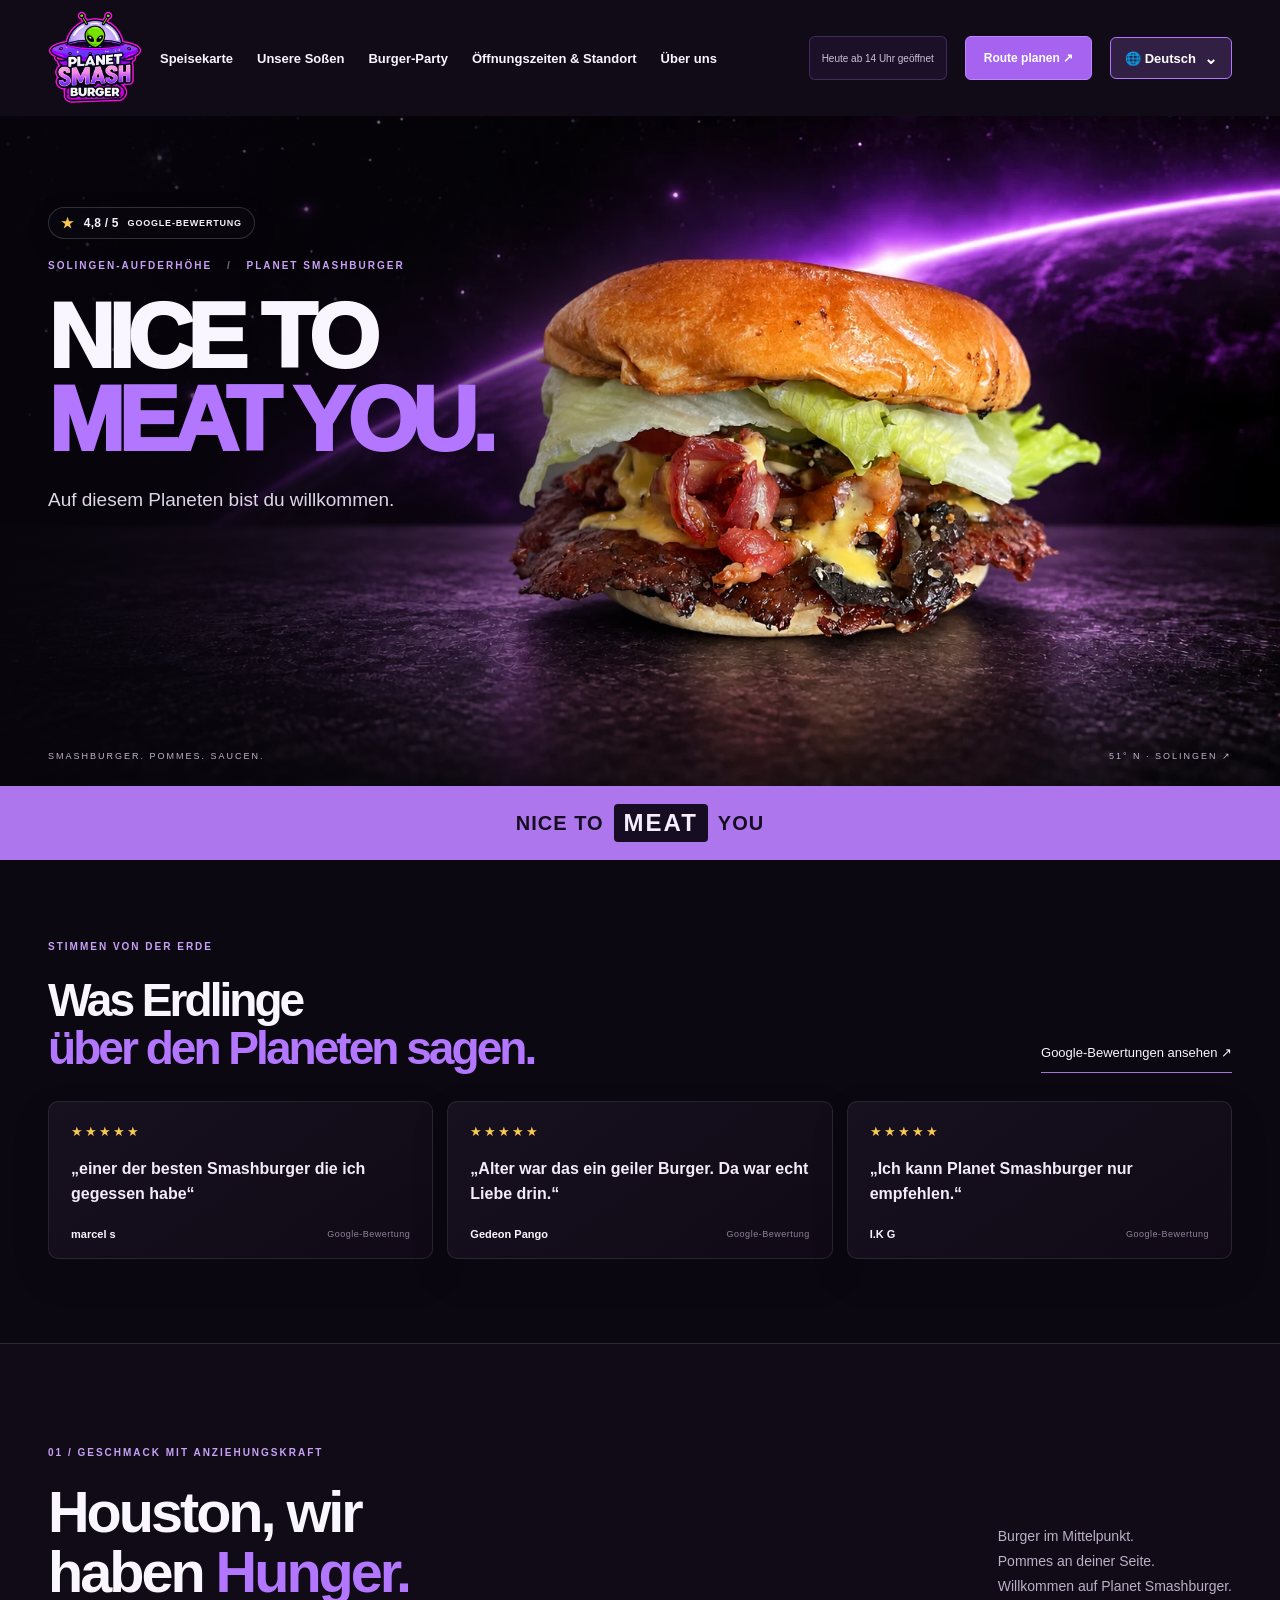
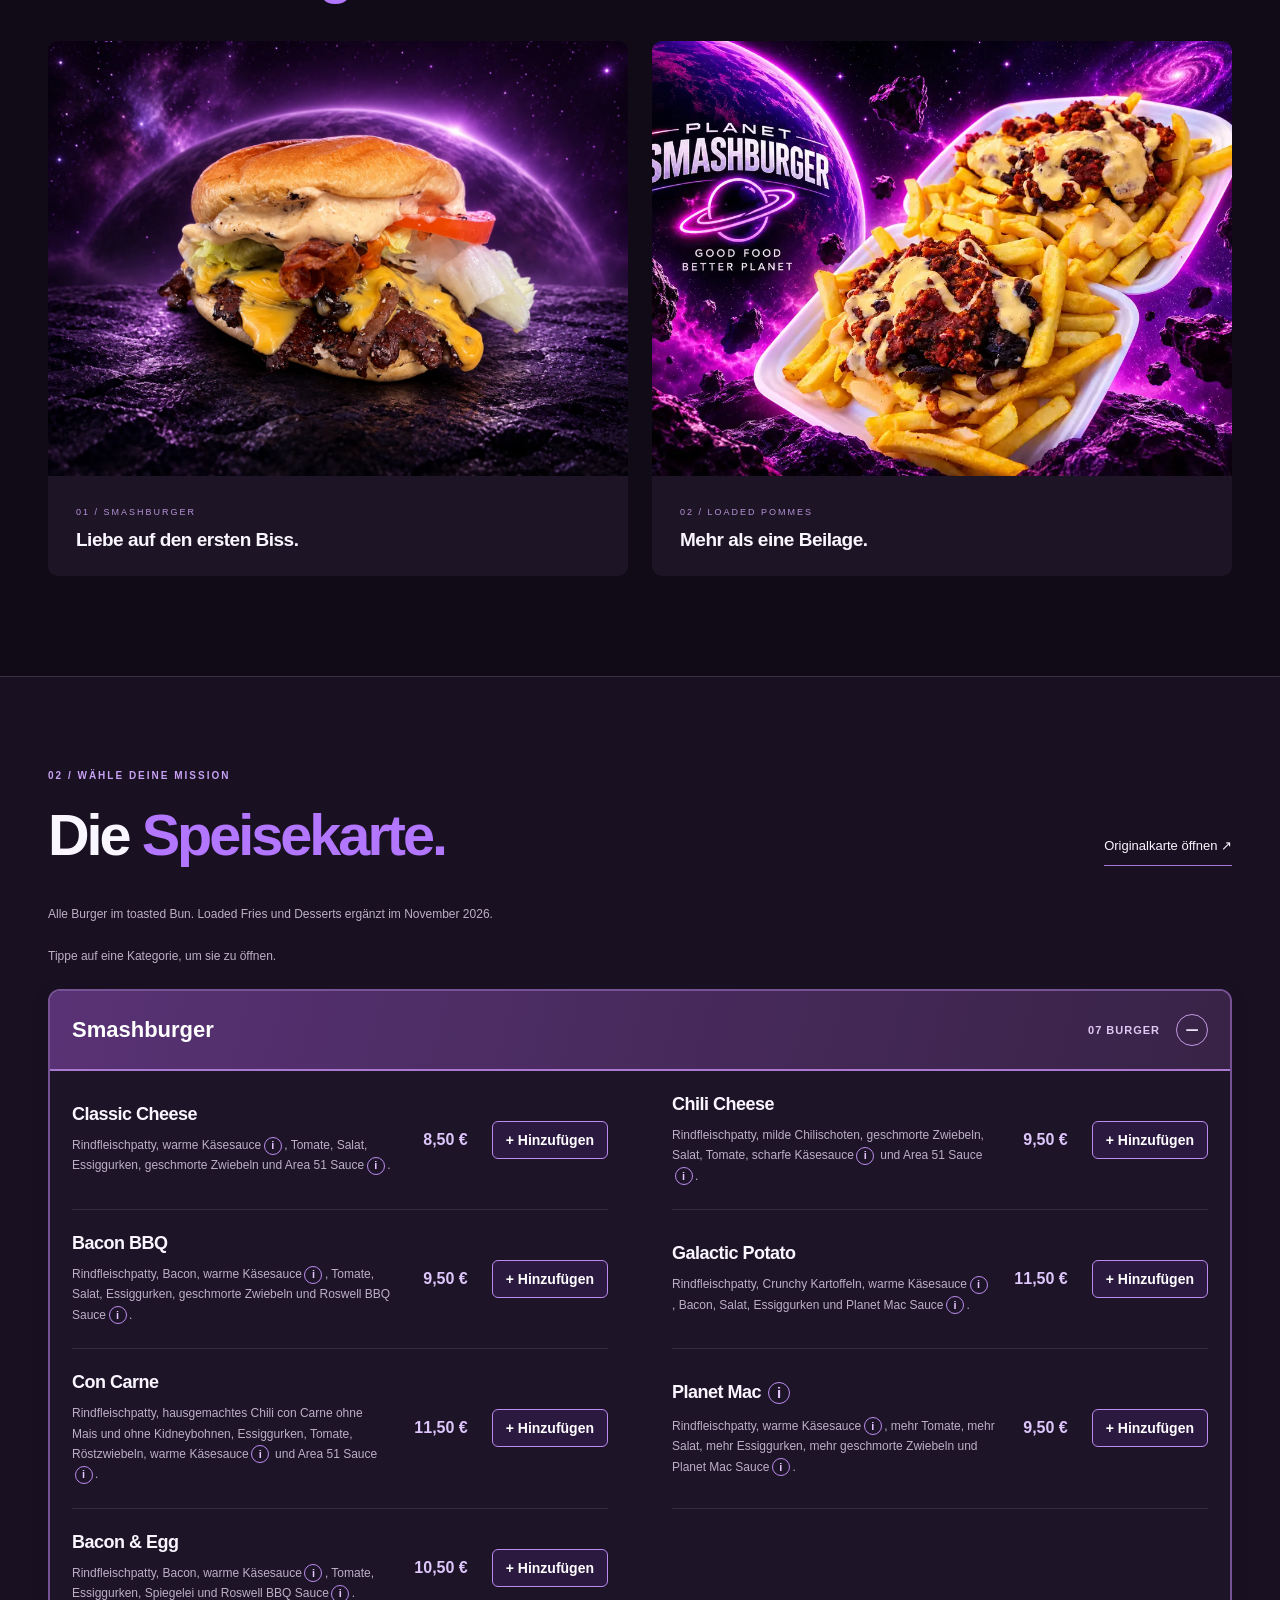
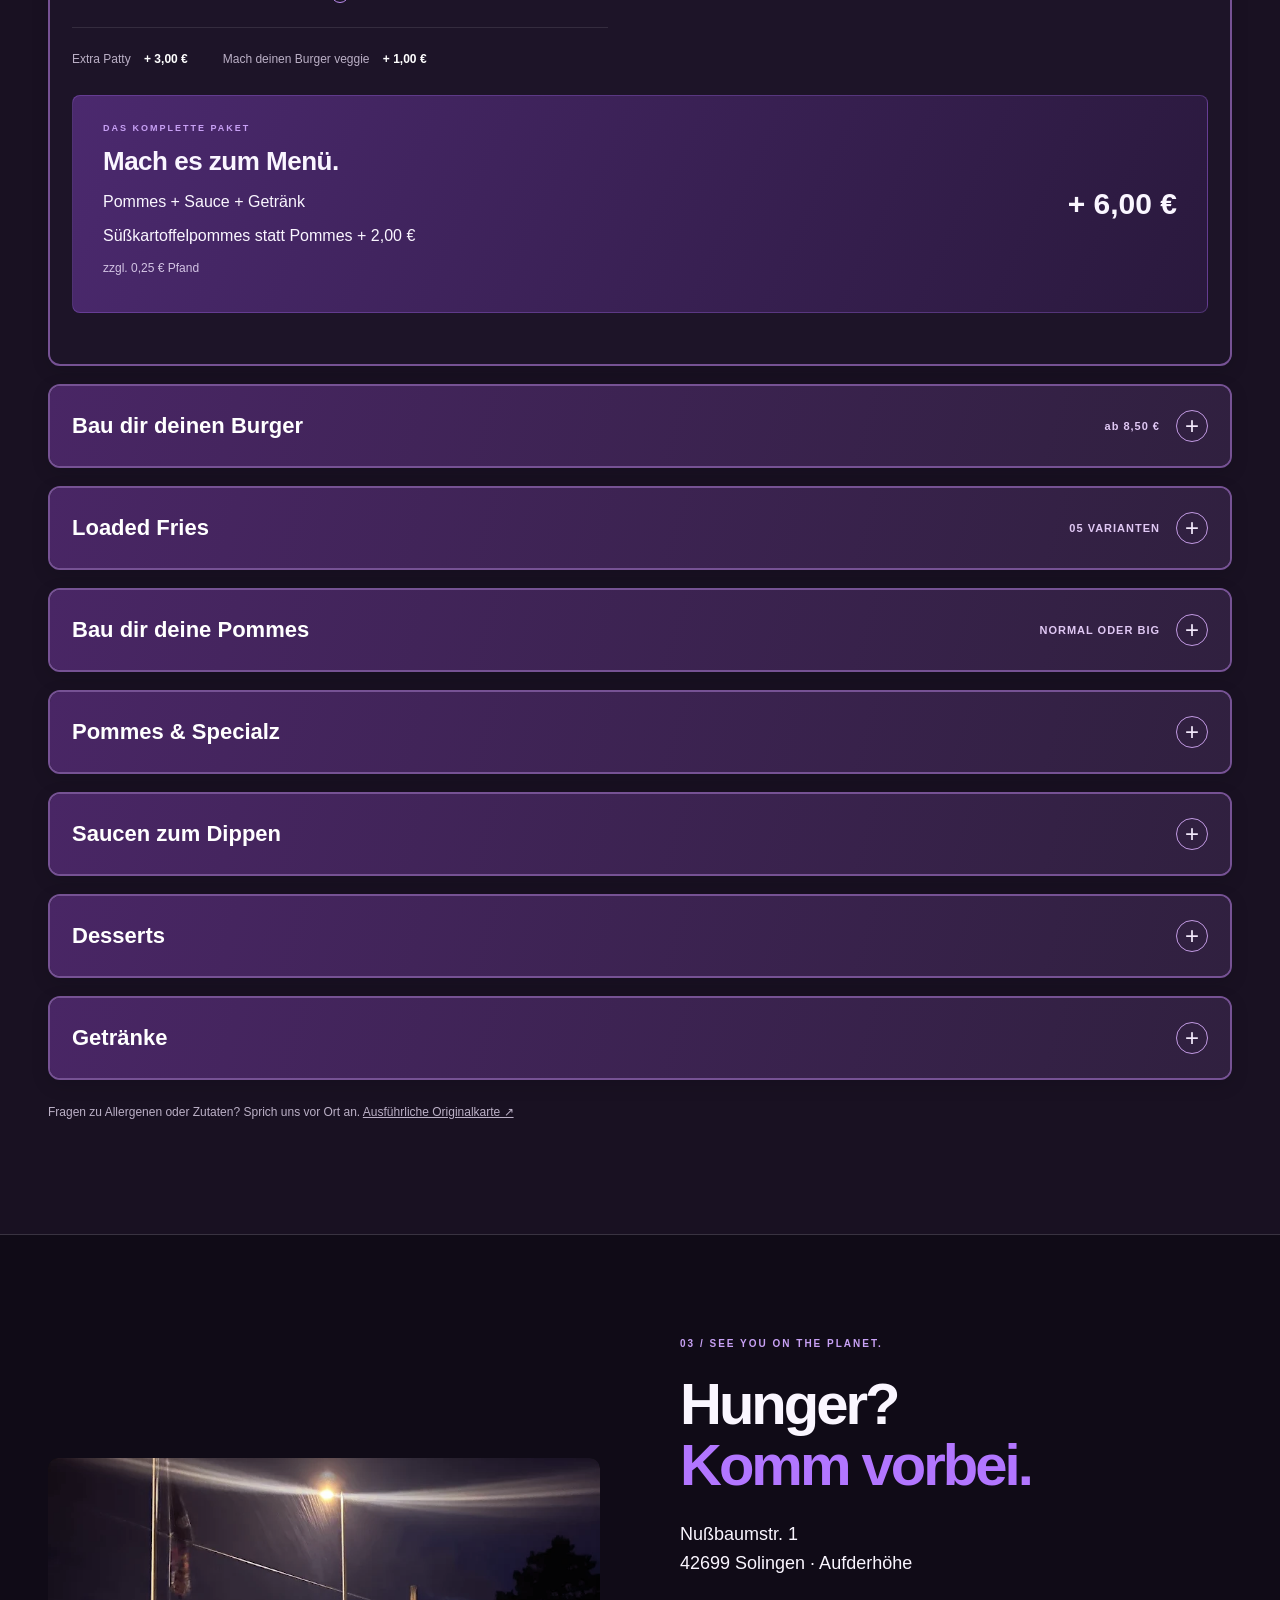
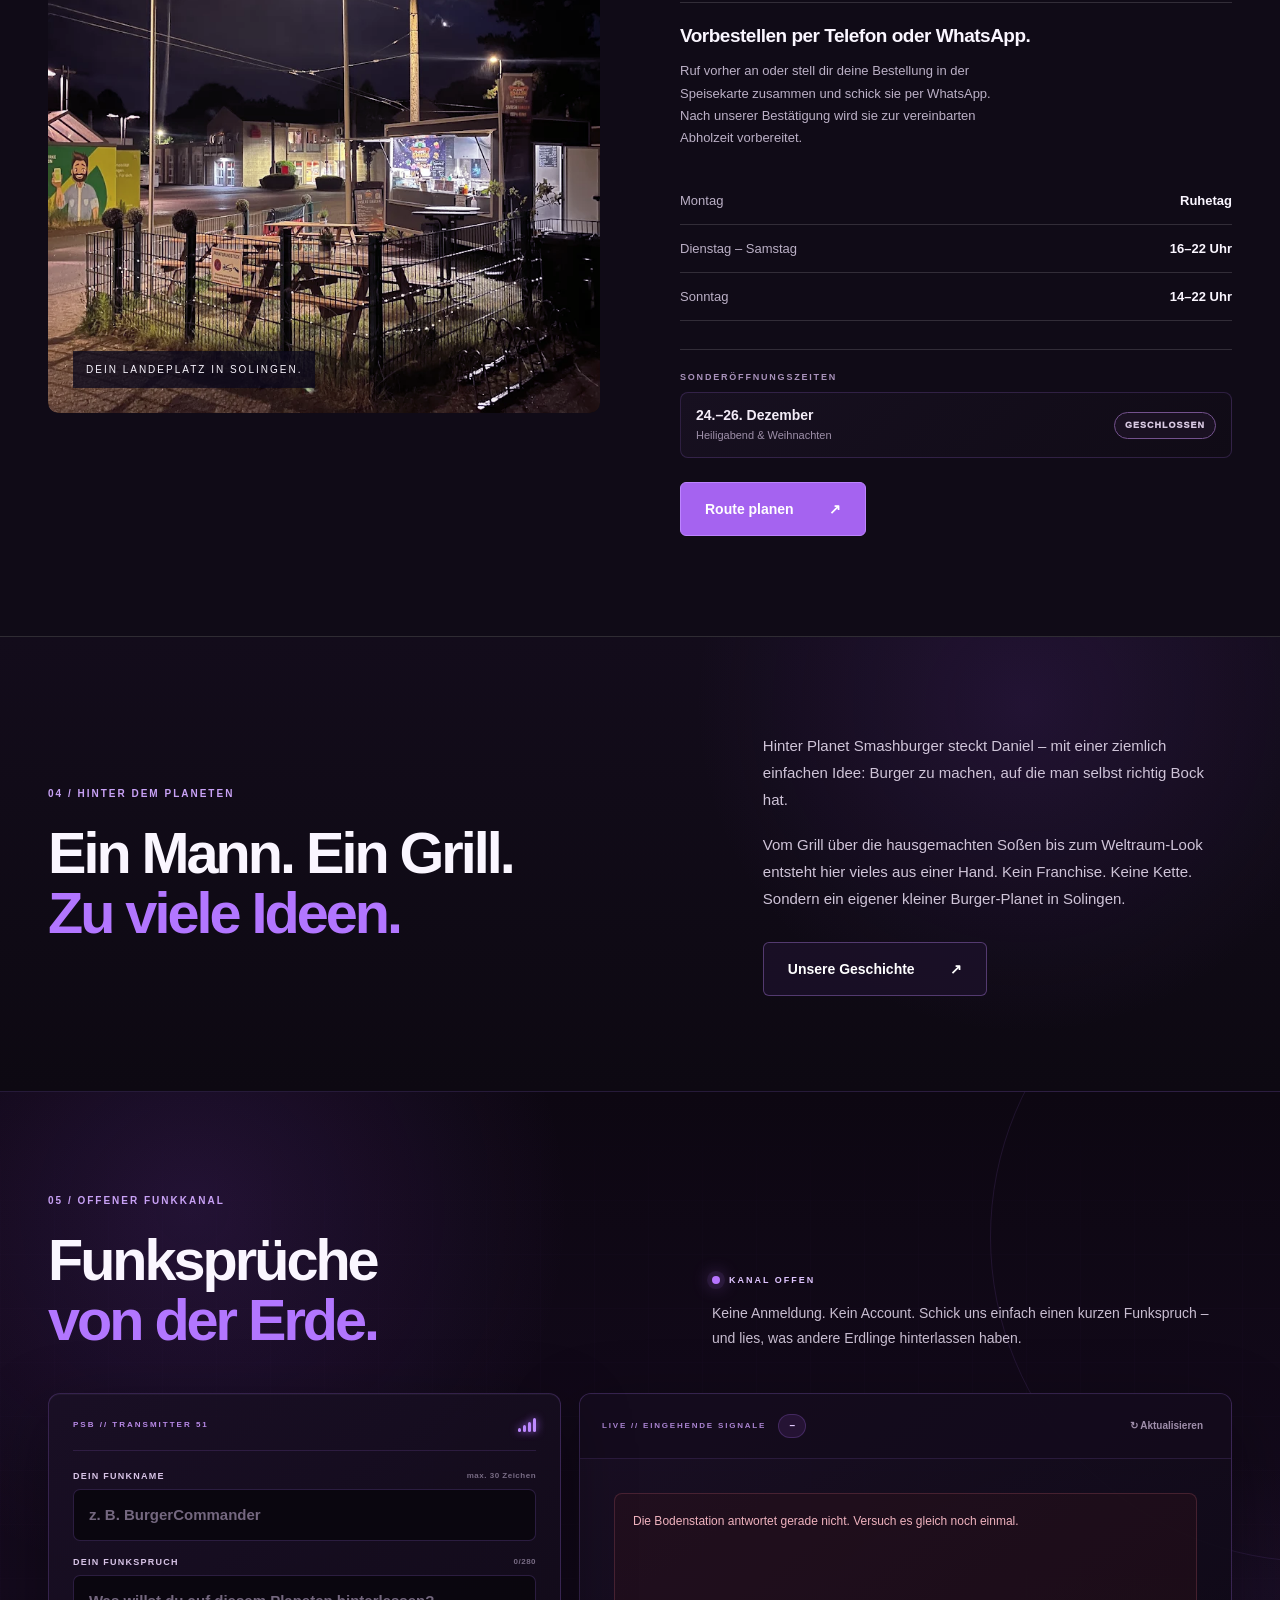
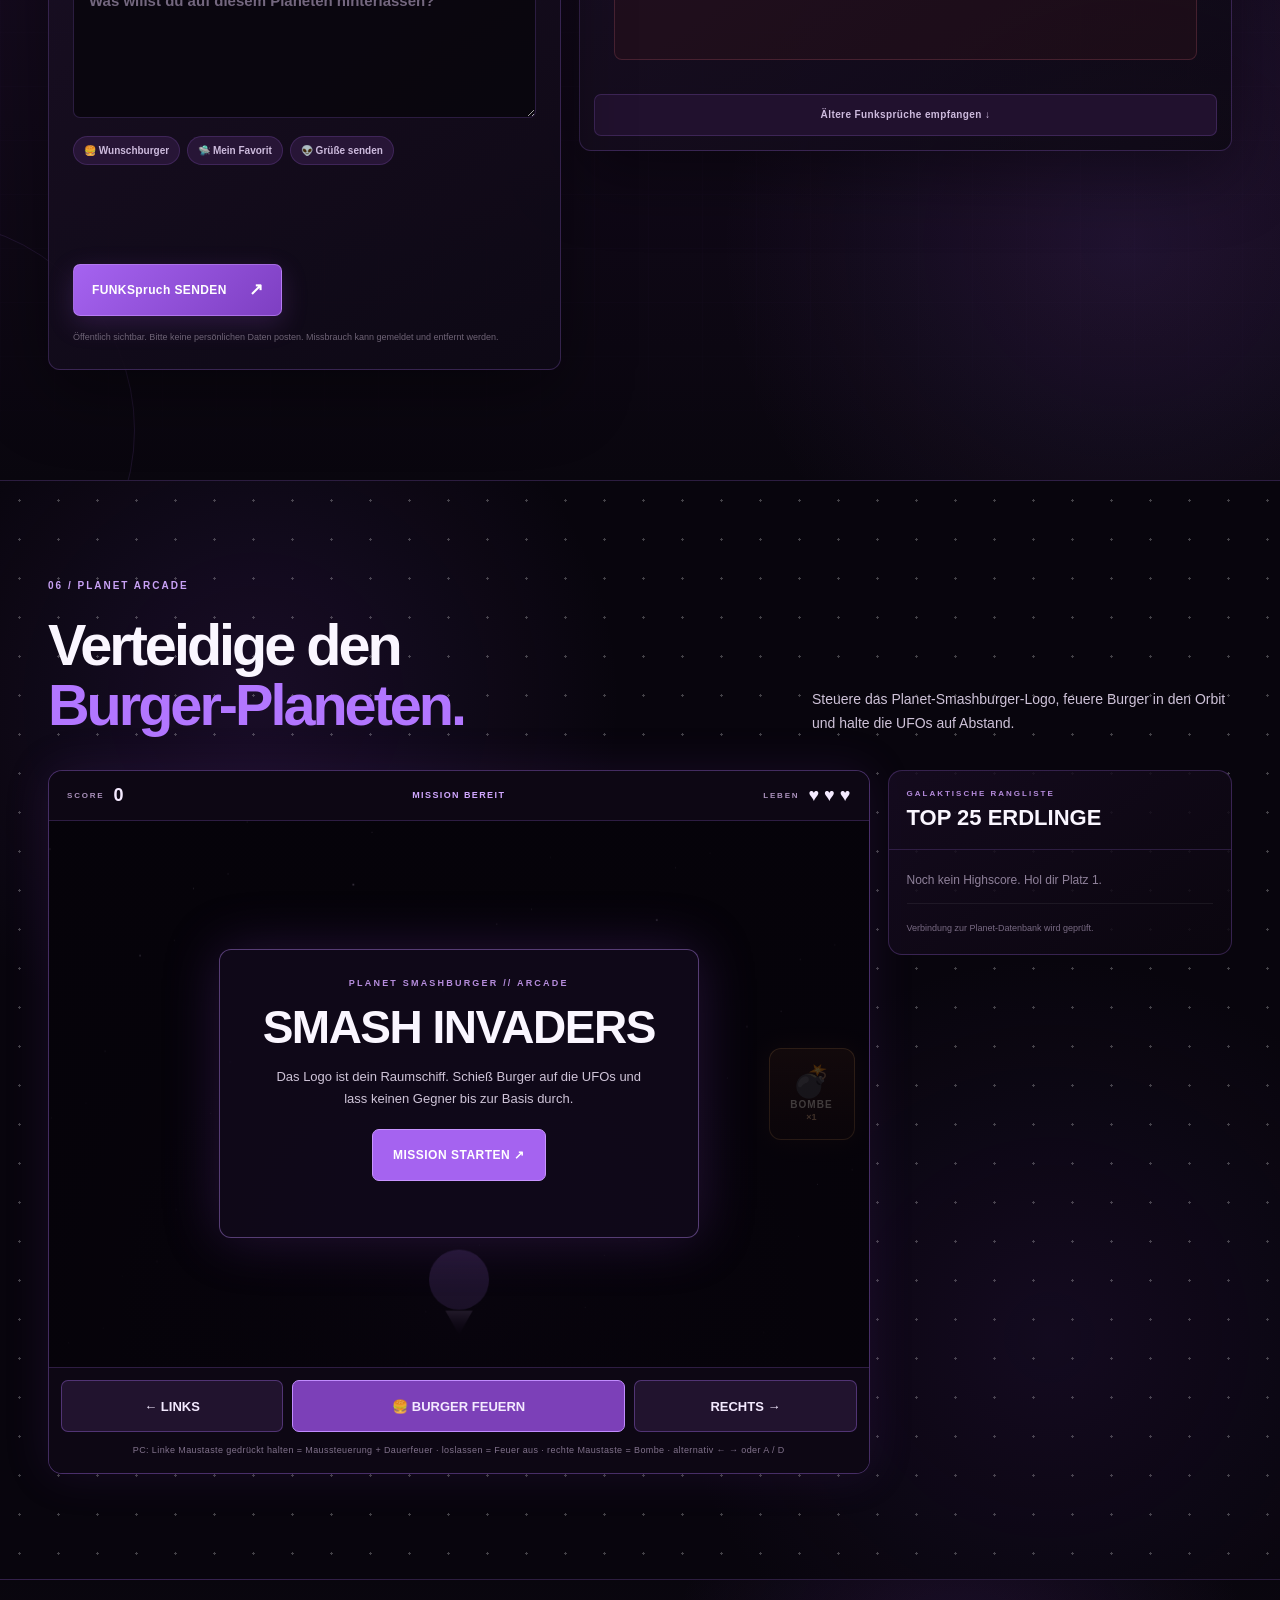
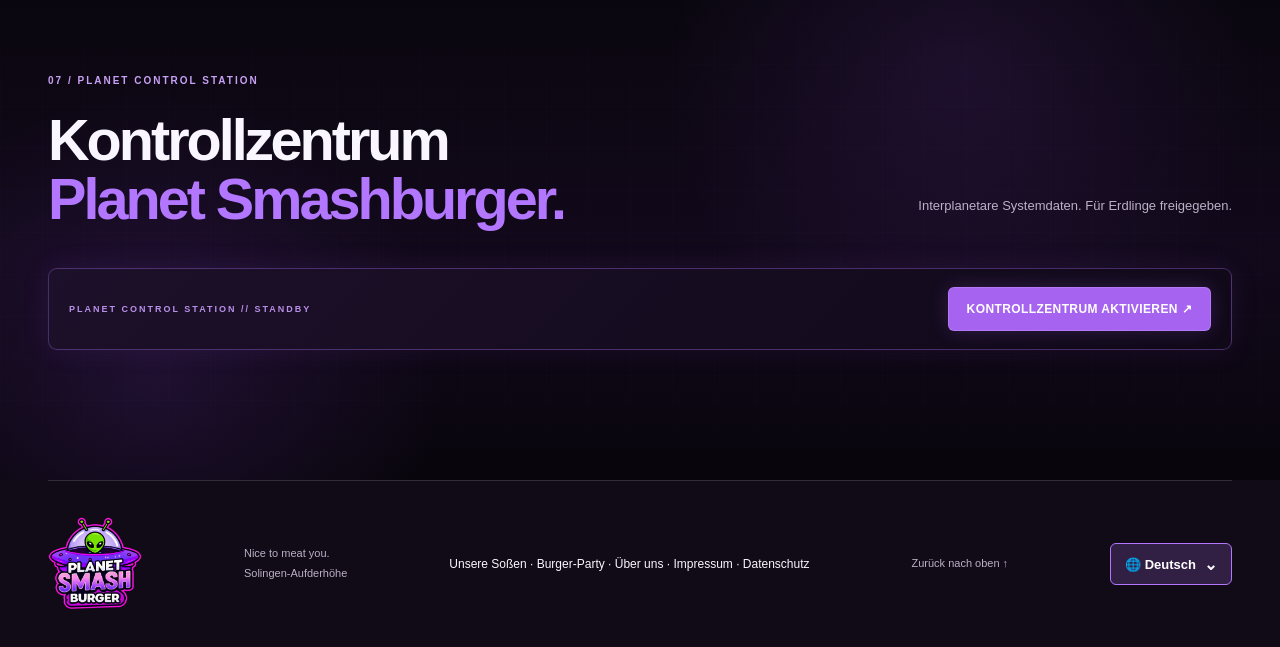
==== commit 4eaeabe6: "Fix Burger Party mobile overflow and add sticky mobile navigation" ====
--- a/index.html
+++ b/index.html
@@ -1,4 +1,4 @@
-<!doctype html><html lang="de"><head><link rel="icon" type="image/webp" sizes="1024x1024" href="assets/logo.webp?v=20260928"><meta charset="utf-8"><meta name="viewport" content="width=device-width,initial-scale=1"><meta name="theme-color" content="#10091b"><title>Planet Smashburger · Nice to meat you · Solingen</title><meta name="description" content="Dein Burger-Planet in Solingen-Aufderhöhe. Entdecke Smashburger, Pommes und Saucen, unsere Speisekarte, Öffnungszeiten und deinen Weg zu uns."><link rel="stylesheet" href="styles.css?v=20260929-3"><link rel="stylesheet" href="cart.css?v=20261106-5"><link rel="stylesheet" href="sauce-profiles.css?v=20261106-9"><link rel="stylesheet" href="menu-categories.css?v=20261106-7"><link rel="stylesheet" href="funksprueche.css"><link rel="stylesheet" href="game.css?v=20260928-6"><link rel="stylesheet" href="survey.css?v=20260928"><script src="translations.js?v=20261106-8" defer></script><script src="menu-translations.js?v=20261106-11" defer></script><script src="i18n.js?v=20261106-7" defer></script><script src="app.js?v=20261009-1" defer></script><script src="cart.js?v=20261106-8" defer></script><script src="sauce-profiles.js?v=20261106-9" defer></script><script src="burger-builder.js?v=20261106-8" defer></script><script src="fries-builder.js?v=20261106-11" defer></script><script src="https://challenges.cloudflare.com/turnstile/v0/api.js" async defer></script><script src="funksprueche.js?v=20260927-2" defer></script><script src="game.js?v=20260928-11" defer></script><script src="survey.js?v=20260928-2" defer></script><script src="newsletter.js?v=20260929-1" defer></script></head><body>
+<!doctype html><html lang="de"><head><link rel="icon" type="image/webp" sizes="1024x1024" href="assets/logo.webp?v=20260928"><meta charset="utf-8"><meta name="viewport" content="width=device-width,initial-scale=1"><meta name="theme-color" content="#10091b"><title>Planet Smashburger · Nice to meat you · Solingen</title><meta name="description" content="Dein Burger-Planet in Solingen-Aufderhöhe. Entdecke Smashburger, Pommes und Saucen, unsere Speisekarte, Öffnungszeiten und deinen Weg zu uns."><link rel="stylesheet" href="styles.css?v=20261106-mobile-1"><link rel="stylesheet" href="cart.css?v=20261106-5"><link rel="stylesheet" href="sauce-profiles.css?v=20261106-9"><link rel="stylesheet" href="menu-categories.css?v=20261106-7"><link rel="stylesheet" href="funksprueche.css"><link rel="stylesheet" href="game.css?v=20260928-6"><link rel="stylesheet" href="survey.css?v=20260928"><script src="translations.js?v=20261106-8" defer></script><script src="menu-translations.js?v=20261106-11" defer></script><script src="i18n.js?v=20261106-mobile-1" defer></script><script src="app.js?v=20261009-1" defer></script><script src="cart.js?v=20261106-8" defer></script><script src="sauce-profiles.js?v=20261106-9" defer></script><script src="burger-builder.js?v=20261106-8" defer></script><script src="fries-builder.js?v=20261106-11" defer></script><script src="https://challenges.cloudflare.com/turnstile/v0/api.js" async defer></script><script src="funksprueche.js?v=20260927-2" defer></script><script src="game.js?v=20260928-11" defer></script><script src="survey.js?v=20260928-2" defer></script><script src="newsletter.js?v=20260929-1" defer></script></head><body>
 <a class="skip" href="#main">Zum Inhalt</a><header class="header wrap"><button class="brand logo-secret-trigger" type="button" aria-label="Geheimes Planet-Smashburger-Logo"><img class="original-logo" src="assets/logo.webp" width="1024" height="1024" alt="Planet Smash Burger – Original-Logo mit Alien im UFO"></button><nav aria-label="Hauptnavigation"><a href="#speisekarte">Speisekarte</a><a href="saucen.html">Unsere Soßen</a><a href="burger-party.html">Burger-Party</a><a href="#besuch">Öffnungszeiten & Standort</a><a href="ueber-uns.html">Über uns</a></nav><span class="header-call" data-call><span class="call-closed">Anrufe während der Öffnungszeiten</span></span><a class="button small" href="https://www.google.com/maps/dir/?api=1&destination=Nu%C3%9Fbaumstr.%201%2C%2042699%20Solingen" target="_blank" rel="noopener noreferrer">Route planen ↗</a></header>
 <main id="main"><section class="hero"><div class="hero-art"><img src="assets/hero.webp" width="1672" height="941" alt="Smashburger vor einem violett leuchtenden Planeten" fetchpriority="high"></div><div class="hero-copy wrap"><a class="google-rating-chip" href="https://www.google.com/maps/search/?api=1&query=Planet+Smashburger+Nu%C3%9Fbaumstr.+1+42699+Solingen" target="_blank" rel="noopener noreferrer" aria-label="Google-Bewertungen von Planet Smashburger ansehen"><span class="google-rating-star">★</span><strong>4,8 / 5</strong><span>GOOGLE-BEWERTUNG</span></a><p class="eyebrow">SOLINGEN-AUFDERHÖHE <span> / </span> PLANET SMASHBURGER</p><h1>NICE TO<br><em>MEAT YOU.</em></h1><p class="intro">Auf diesem Planeten bist du willkommen.</p></div><div class="hero-bottom wrap"><span>SMASHBURGER. POMMES. SAUCEN.</span><span>51° N · SOLINGEN ↗</span></div></section>
 <div class="ticker" style="display:flex;justify-content:center;align-items:center;gap:10px;word-spacing:normal;white-space:nowrap">NICE TO <strong style="display:inline-block;background:#160d22;color:#f7edff;padding:5px 10px;border-radius:4px;font-size:1.2em;letter-spacing:2px">MEAT</strong> YOU</div>
--- a/styles.css
+++ b/styles.css
@@ -5,11 +5,11 @@
 @media(max-width:800px){.hero-art{aspect-ratio:1.2}.hero-art img{object-fit:cover;object-position:85% center}}
 
 .brand .original-logo{display:block;width:94px;height:94px;object-fit:contain;border-radius:6px}.header{height:116px}footer .original-logo{width:110px;height:110px}@media(max-width:800px){.header{height:106px}.brand .original-logo{width:86px;height:86px}footer .original-logo{width:100px;height:100px}}
-.brand .original-logo{border-radius:0;background:transparent}
+.brand .original-logo{border-radius:0;background:transparent}
 
 .food-grid figure:first-child img{height:auto;aspect-ratio:4/3;object-fit:contain;object-position:center;background:#100b17}
-@media(min-width:801px){.food-grid{grid-template-columns:1fr 1fr}.food-grid figure img{height:auto;aspect-ratio:4/3}}
-@media(max-width:800px){summary{gap:14px}summary span{flex-shrink:0}}
+@media(min-width:801px){.food-grid{grid-template-columns:1fr 1fr}.food-grid figure img{height:auto;aspect-ratio:4/3}}
+@media(max-width:800px){summary{gap:14px}summary span{flex-shrink:0}}
 
 .legal{max-width:850px;padding:35px 0 70px}.legal h1{font-size:clamp(36px,7vw,64px);letter-spacing:-2px;margin:40px 0}.legal h2{font-size:24px;letter-spacing:-.5px;margin:30px 0 15px}.legal p{font-size:16px;line-height:1.7;color:#d5c9df}.legal nav{margin-top:40px}.legal-draft{border:1px solid #b276ff;padding:16px;border-radius:6px}footer nav{font-size:12px}
 
@@ -474,3 +474,34 @@
     font-size:8px;
   }
 }
+
+/* Keep Party grid content inside its columns, including long headings. */
+.party-hero-grid{grid-template-columns:minmax(0,1.35fr) minmax(0,.65fr)}
+.party-hero-grid>*{min-width:0}
+.party-hero h1{overflow-wrap:anywhere;hyphens:auto}
+.party-lead{overflow-wrap:anywhere}
+@media(max-width:900px){.party-hero-grid{grid-template-columns:minmax(0,1fr)}}
+@media(max-width:600px){
+  .party-hero h1{font-size:clamp(30px,8.2vw,48px);letter-spacing:-1.5px;line-height:1.06}
+  .party-hero-actions{display:grid;grid-template-columns:minmax(0,1fr)}
+  .party-hero-actions .button{min-width:0;gap:16px;padding-inline:16px}
+}
+/* Compact, persistent mobile masthead and accessible disclosure menu. */
+.mobile-menu,.mobile-only-header{display:none}
+@media(max-width:800px){
+  html{scroll-padding-top:94px}
+  .header.wrap{position:sticky;top:0;z-index:30;width:100%;max-width:none;height:76px;padding:8px 20px;gap:10px;background:#100b17f5;border-bottom:1px solid #b276ff38;backdrop-filter:blur(14px);-webkit-backdrop-filter:blur(14px)}
+  .header .brand{margin-inline-end:auto;flex:none}
+  .header .brand .original-logo{width:58px;height:58px}
+  .header>.button.small{display:none}
+  .mobile-only-header{display:flex}
+  .header>.language-switch{order:1}
+  .mobile-menu{display:block;order:2;border:0!important}
+  .mobile-menu>summary{min-height:44px;padding:10px 12px;gap:8px;border:1px solid #b276ff70;border-radius:6px;background:#261733;font-size:13px;letter-spacing:0;color:#fff}
+  .mobile-menu>summary:before{content:'☰';font-size:16px}
+  .mobile-menu[open]>summary:before{content:'×';font-size:20px;line-height:16px}
+  .header .mobile-menu-links{position:absolute;display:grid;inset-inline:20px;top:calc(100% + 8px);gap:0;padding:8px;max-height:calc(100vh - 108px);max-height:calc(100dvh - 108px);overflow-y:auto;overscroll-behavior:contain;border:1px solid #b276ff66;border-radius:10px;background:#1b1025;box-shadow:0 16px 35px #0009;font-size:15px}
+  .mobile-menu:not([open])>.mobile-menu-links{display:none}
+  .mobile-menu-links a{display:block;min-height:44px;padding:13px 14px;border-radius:5px;line-height:1.3}
+  .mobile-menu-links a:hover,.mobile-menu-links a[aria-current]{background:#3c2455;color:#e1c5ff}
+}
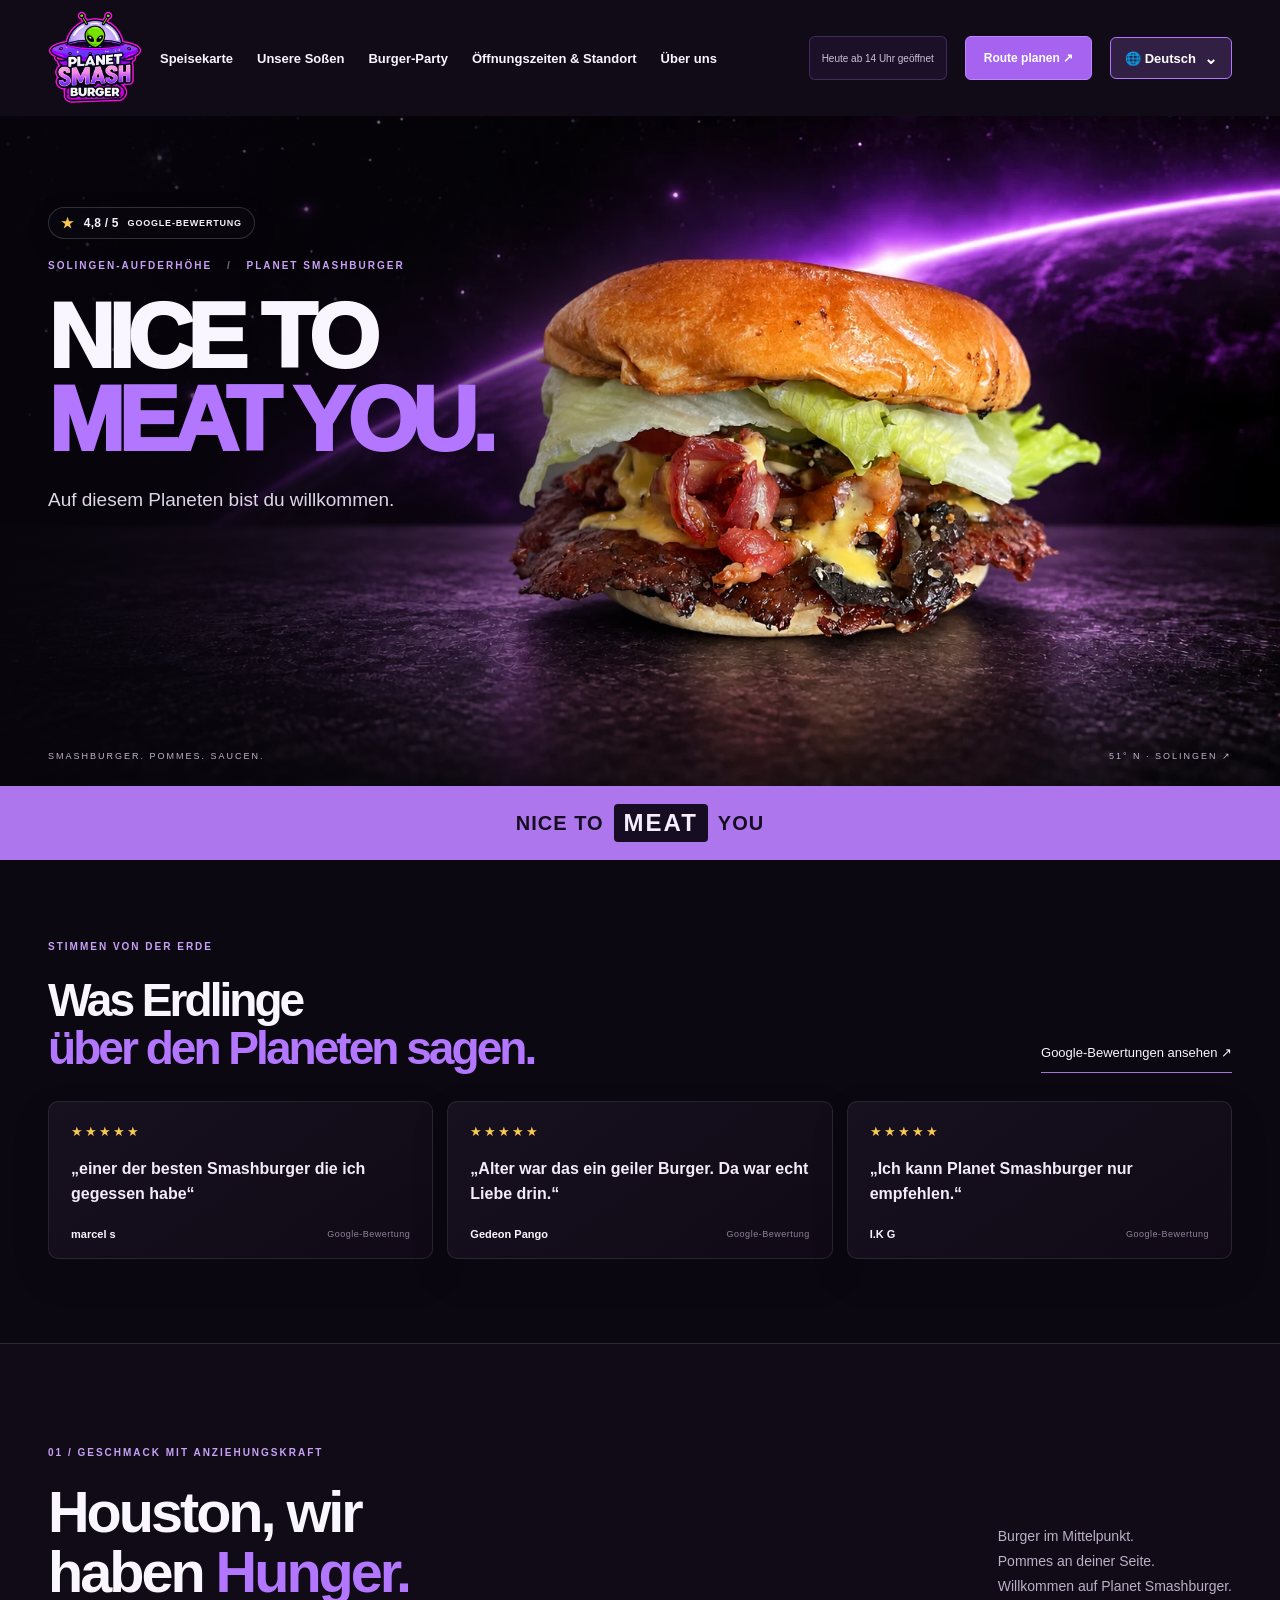
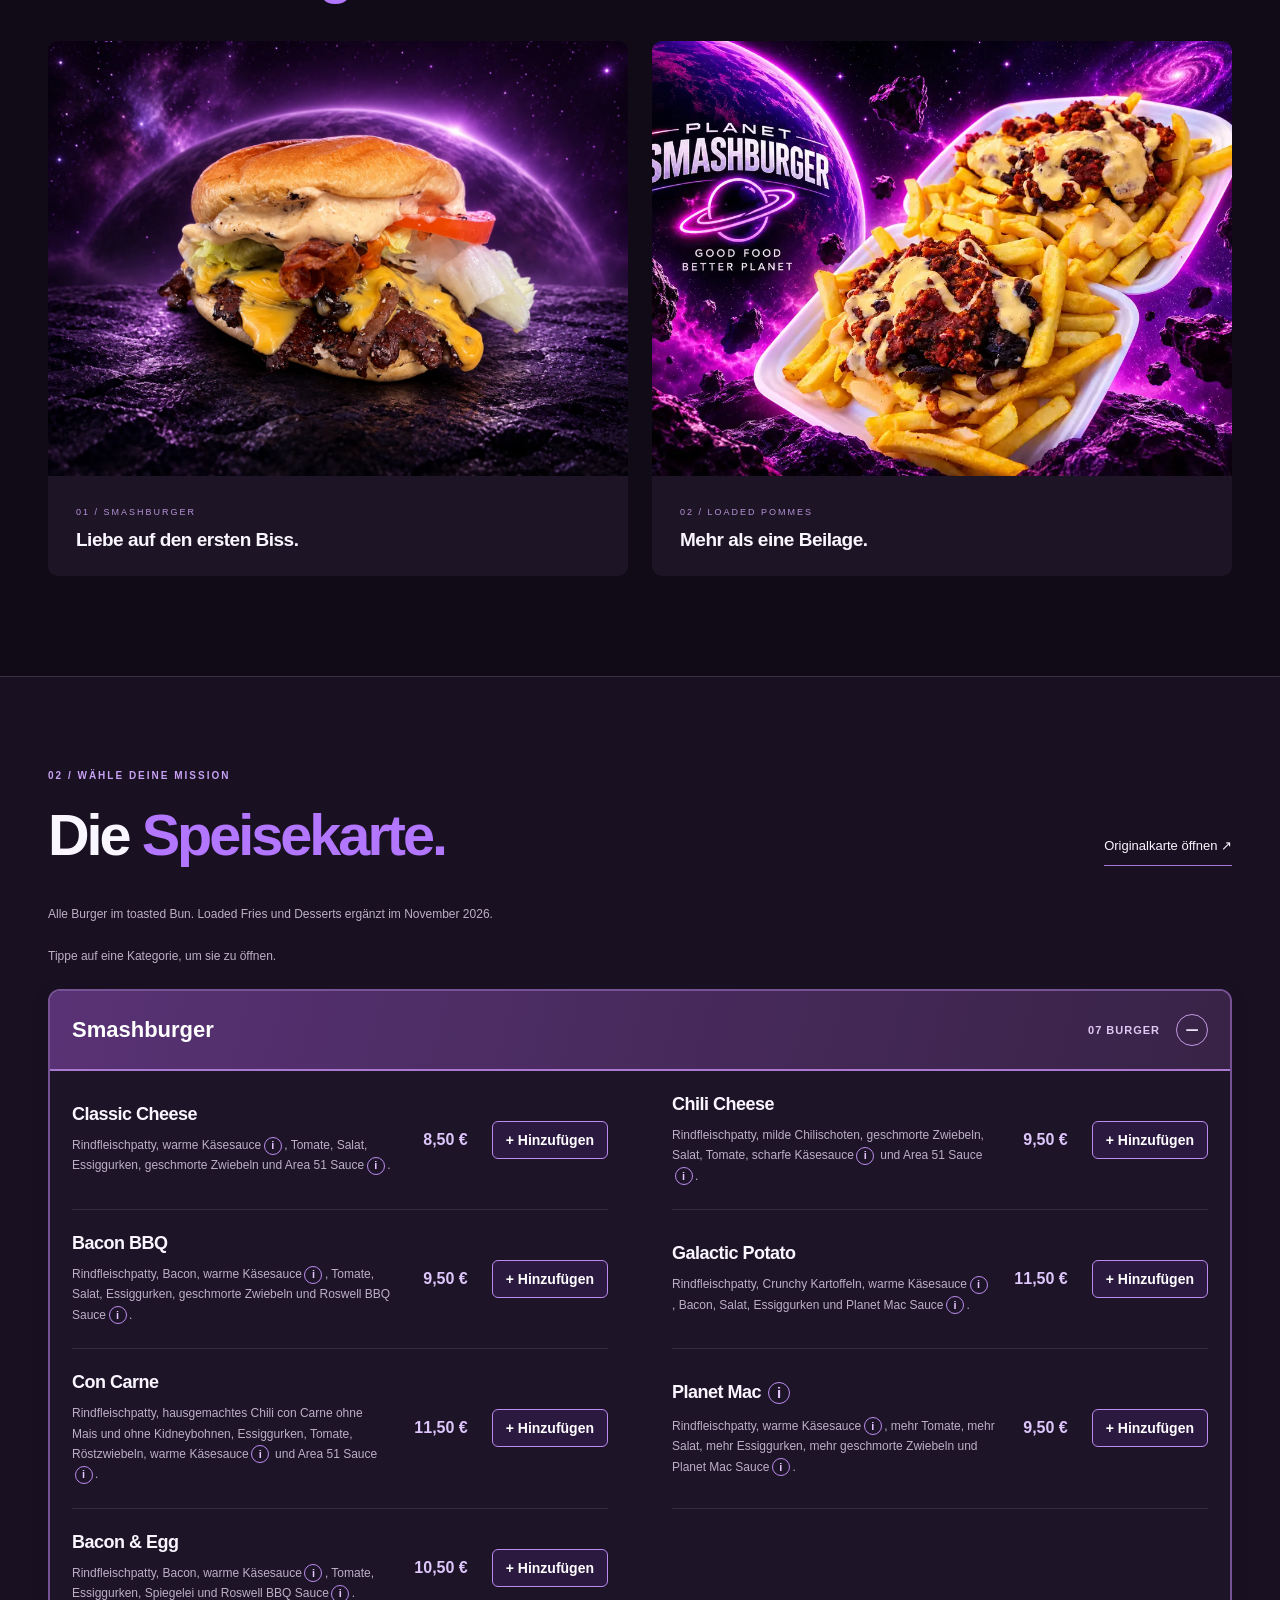
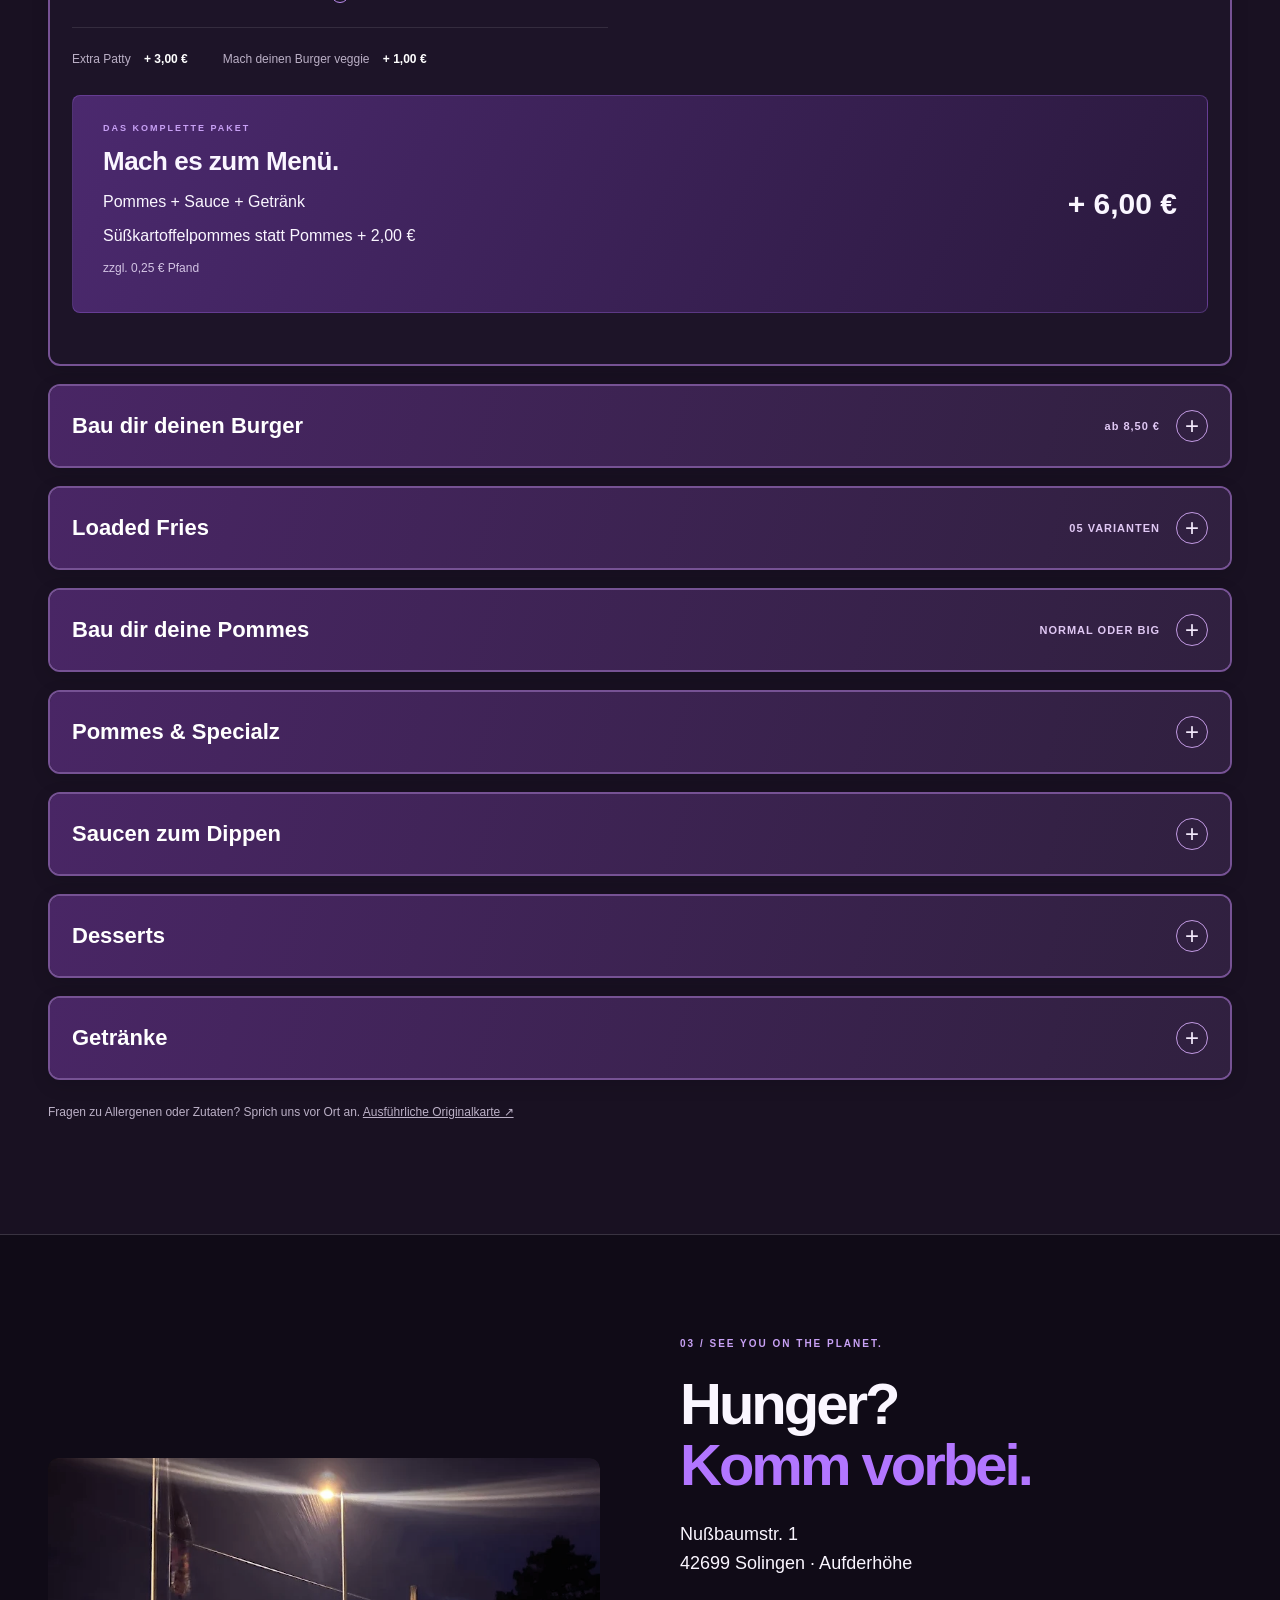
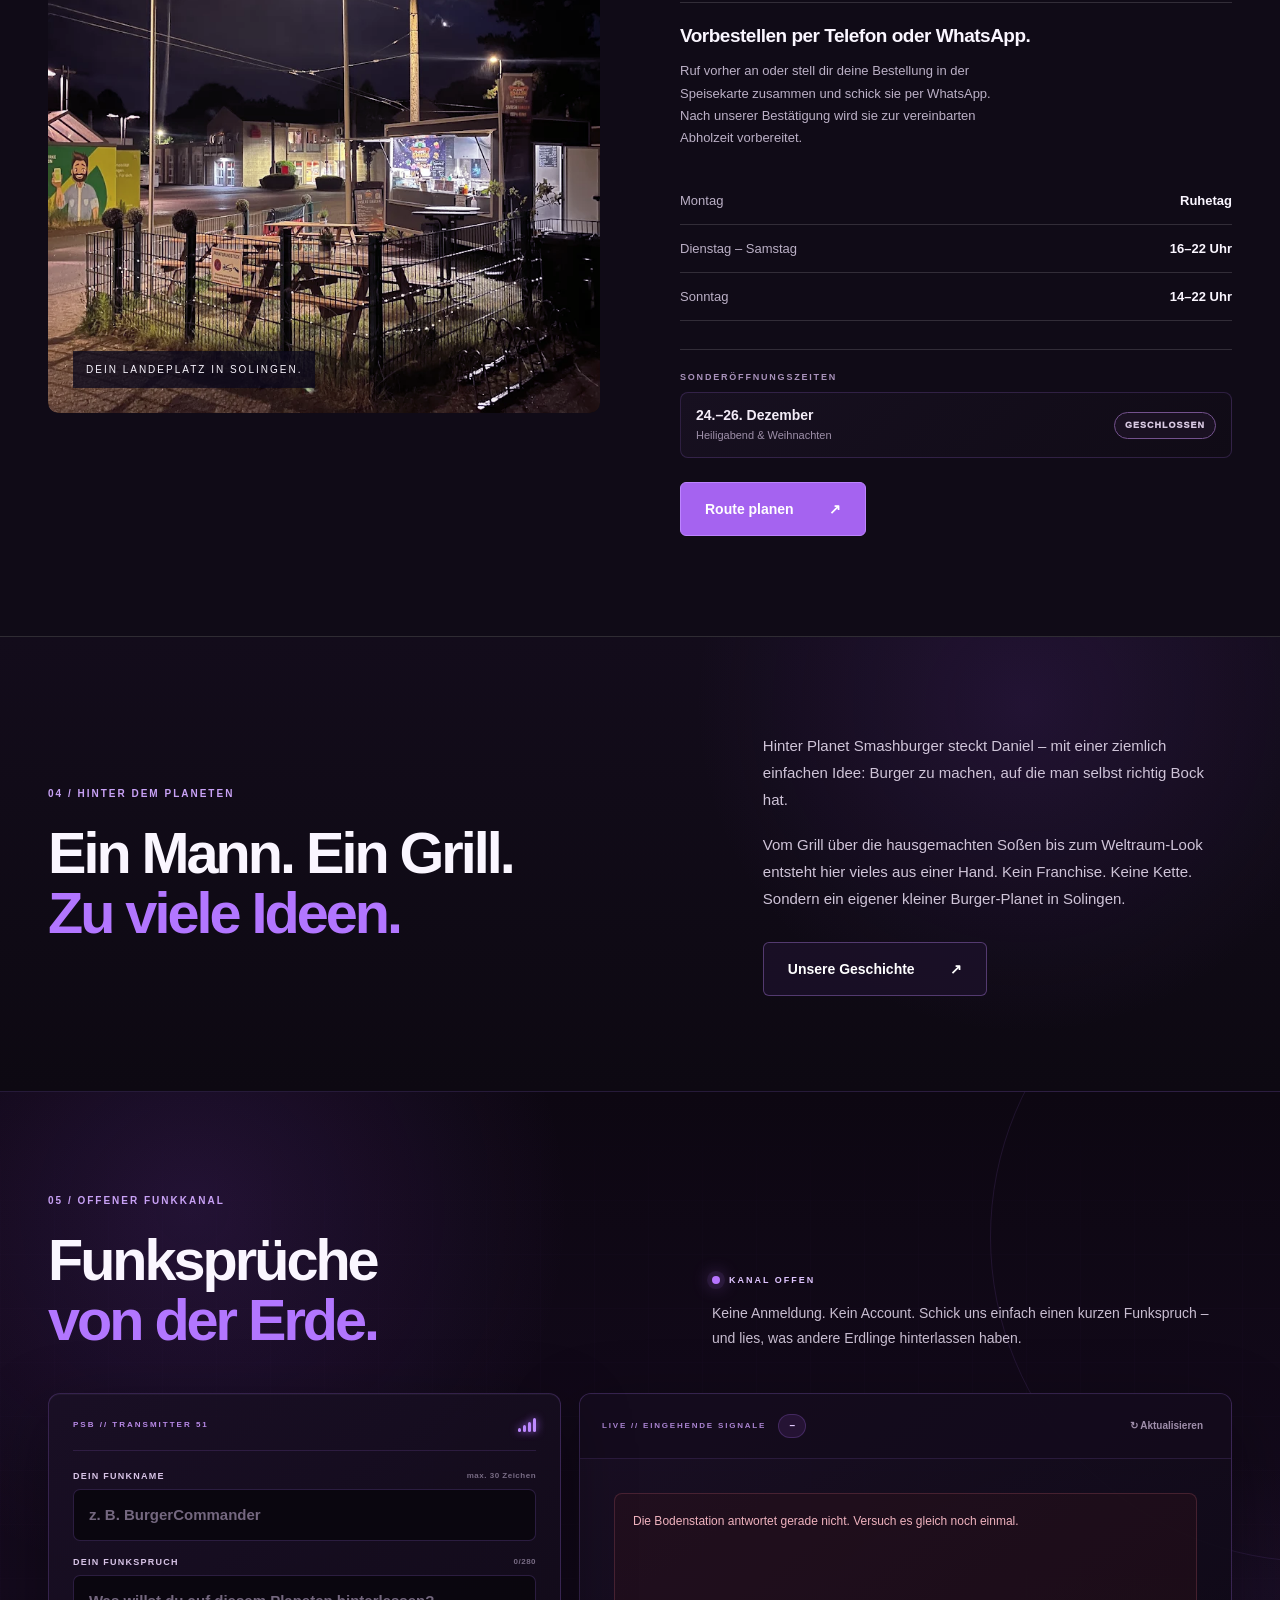
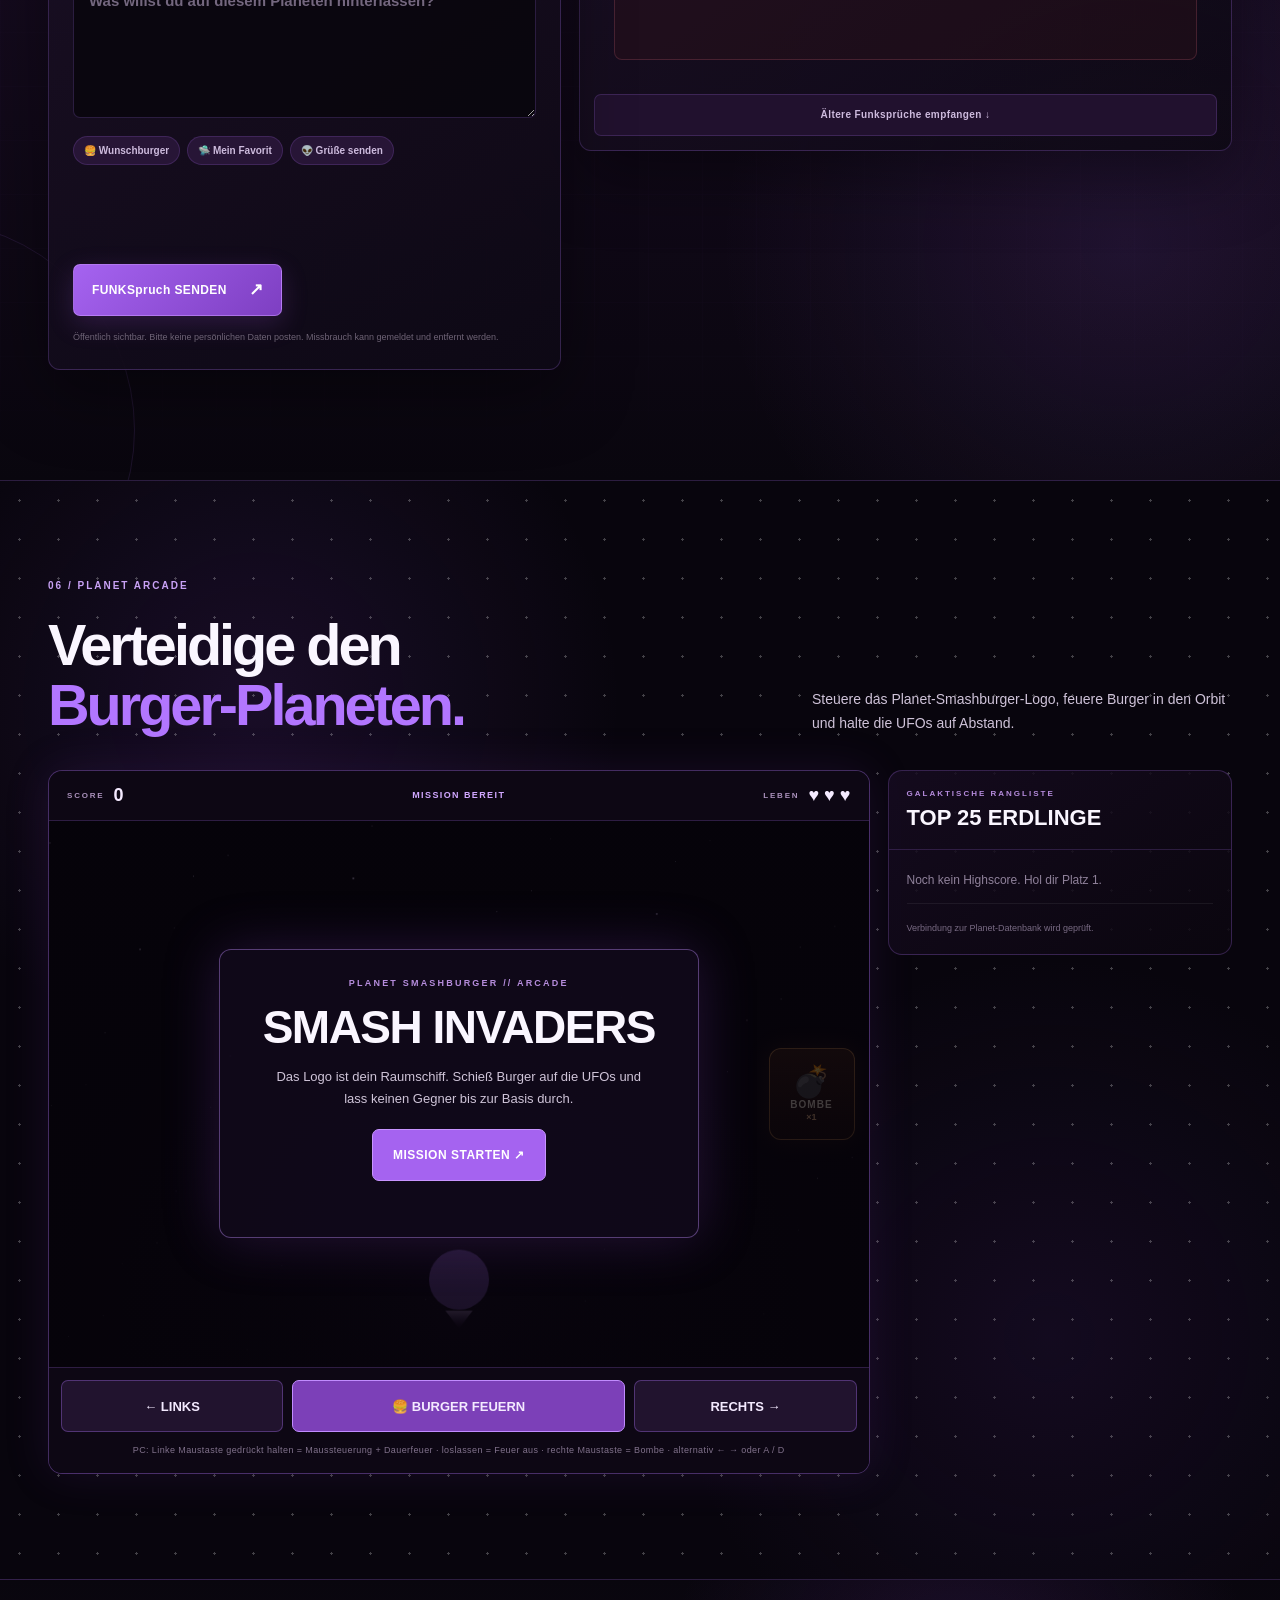
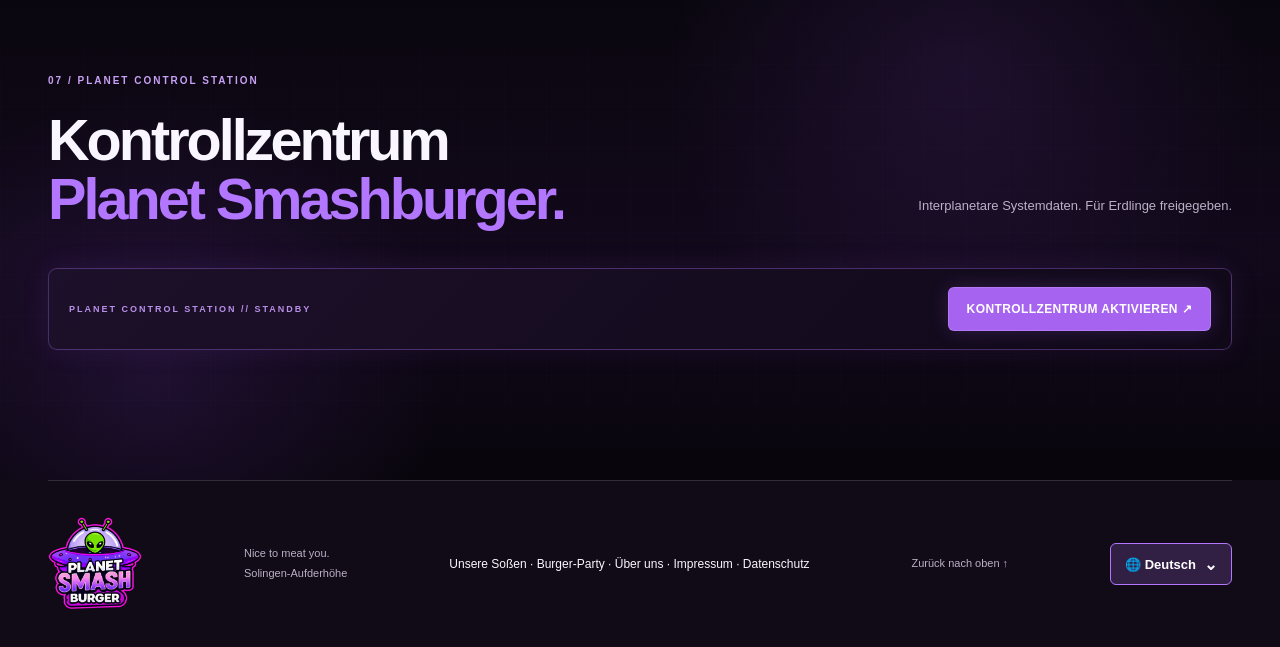
==== commit 7cf7805e: "SEO: canonical pages, homepage links, redirects and fresh sitemap" ====
--- a/index.html
+++ b/index.html
@@ -1,4 +1,4 @@
-<!doctype html><html lang="de"><head><link rel="icon" type="image/webp" sizes="1024x1024" href="assets/logo.webp?v=20260928"><meta charset="utf-8"><meta name="viewport" content="width=device-width,initial-scale=1"><meta name="theme-color" content="#10091b"><title>Planet Smashburger · Nice to meat you · Solingen</title><meta name="description" content="Dein Burger-Planet in Solingen-Aufderhöhe. Entdecke Smashburger, Pommes und Saucen, unsere Speisekarte, Öffnungszeiten und deinen Weg zu uns."><link rel="stylesheet" href="styles.css?v=20261106-mobile-1"><link rel="stylesheet" href="cart.css?v=20261106-5"><link rel="stylesheet" href="sauce-profiles.css?v=20261106-9"><link rel="stylesheet" href="menu-categories.css?v=20261106-7"><link rel="stylesheet" href="funksprueche.css"><link rel="stylesheet" href="game.css?v=20260928-6"><link rel="stylesheet" href="survey.css?v=20260928"><script src="translations.js?v=20261106-8" defer></script><script src="menu-translations.js?v=20261106-11" defer></script><script src="i18n.js?v=20261106-mobile-1" defer></script><script src="app.js?v=20261009-1" defer></script><script src="cart.js?v=20261106-8" defer></script><script src="sauce-profiles.js?v=20261106-9" defer></script><script src="burger-builder.js?v=20261106-8" defer></script><script src="fries-builder.js?v=20261106-11" defer></script><script src="https://challenges.cloudflare.com/turnstile/v0/api.js" async defer></script><script src="funksprueche.js?v=20260927-2" defer></script><script src="game.js?v=20260928-11" defer></script><script src="survey.js?v=20260928-2" defer></script><script src="newsletter.js?v=20260929-1" defer></script></head><body>
+<!doctype html><html lang="de"><head><link rel="icon" type="image/webp" sizes="1024x1024" href="assets/logo.webp?v=20260928"><meta charset="utf-8"><meta name="viewport" content="width=device-width,initial-scale=1"><meta name="theme-color" content="#10091b"><title>Planet Smashburger · Nice to meat you · Solingen</title><link rel="canonical" href="https://planetsmashburger.de/"><meta name="description" content="Dein Burger-Planet in Solingen-Aufderhöhe. Entdecke Smashburger, Pommes und Saucen, unsere Speisekarte, Öffnungszeiten und deinen Weg zu uns."><link rel="stylesheet" href="styles.css?v=20261106-mobile-1"><link rel="stylesheet" href="cart.css?v=20261106-5"><link rel="stylesheet" href="sauce-profiles.css?v=20261106-9"><link rel="stylesheet" href="menu-categories.css?v=20261106-7"><link rel="stylesheet" href="funksprueche.css"><link rel="stylesheet" href="game.css?v=20260928-6"><link rel="stylesheet" href="survey.css?v=20260928"><script src="translations.js?v=20261106-8" defer></script><script src="menu-translations.js?v=20261106-11" defer></script><script src="i18n.js?v=20261106-mobile-1" defer></script><script src="app.js?v=20261009-1" defer></script><script src="cart.js?v=20261106-8" defer></script><script src="sauce-profiles.js?v=20261106-9" defer></script><script src="burger-builder.js?v=20261106-8" defer></script><script src="fries-builder.js?v=20261106-11" defer></script><script src="https://challenges.cloudflare.com/turnstile/v0/api.js" async defer></script><script src="funksprueche.js?v=20260927-2" defer></script><script src="game.js?v=20260928-11" defer></script><script src="survey.js?v=20260928-2" defer></script><script src="newsletter.js?v=20260929-1" defer></script></head><body>
 <a class="skip" href="#main">Zum Inhalt</a><header class="header wrap"><button class="brand logo-secret-trigger" type="button" aria-label="Geheimes Planet-Smashburger-Logo"><img class="original-logo" src="assets/logo.webp" width="1024" height="1024" alt="Planet Smash Burger – Original-Logo mit Alien im UFO"></button><nav aria-label="Hauptnavigation"><a href="#speisekarte">Speisekarte</a><a href="saucen.html">Unsere Soßen</a><a href="burger-party.html">Burger-Party</a><a href="#besuch">Öffnungszeiten & Standort</a><a href="ueber-uns.html">Über uns</a></nav><span class="header-call" data-call><span class="call-closed">Anrufe während der Öffnungszeiten</span></span><a class="button small" href="https://www.google.com/maps/dir/?api=1&destination=Nu%C3%9Fbaumstr.%201%2C%2042699%20Solingen" target="_blank" rel="noopener noreferrer">Route planen ↗</a></header>
 <main id="main"><section class="hero"><div class="hero-art"><img src="assets/hero.webp" width="1672" height="941" alt="Smashburger vor einem violett leuchtenden Planeten" fetchpriority="high"></div><div class="hero-copy wrap"><a class="google-rating-chip" href="https://www.google.com/maps/search/?api=1&query=Planet+Smashburger+Nu%C3%9Fbaumstr.+1+42699+Solingen" target="_blank" rel="noopener noreferrer" aria-label="Google-Bewertungen von Planet Smashburger ansehen"><span class="google-rating-star">★</span><strong>4,8 / 5</strong><span>GOOGLE-BEWERTUNG</span></a><p class="eyebrow">SOLINGEN-AUFDERHÖHE <span> / </span> PLANET SMASHBURGER</p><h1>NICE TO<br><em>MEAT YOU.</em></h1><p class="intro">Auf diesem Planeten bist du willkommen.</p></div><div class="hero-bottom wrap"><span>SMASHBURGER. POMMES. SAUCEN.</span><span>51° N · SOLINGEN ↗</span></div></section>
 <div class="ticker" style="display:flex;justify-content:center;align-items:center;gap:10px;word-spacing:normal;white-space:nowrap">NICE TO <strong style="display:inline-block;background:#160d22;color:#f7edff;padding:5px 10px;border-radius:4px;font-size:1.2em;letter-spacing:2px">MEAT</strong> YOU</div>
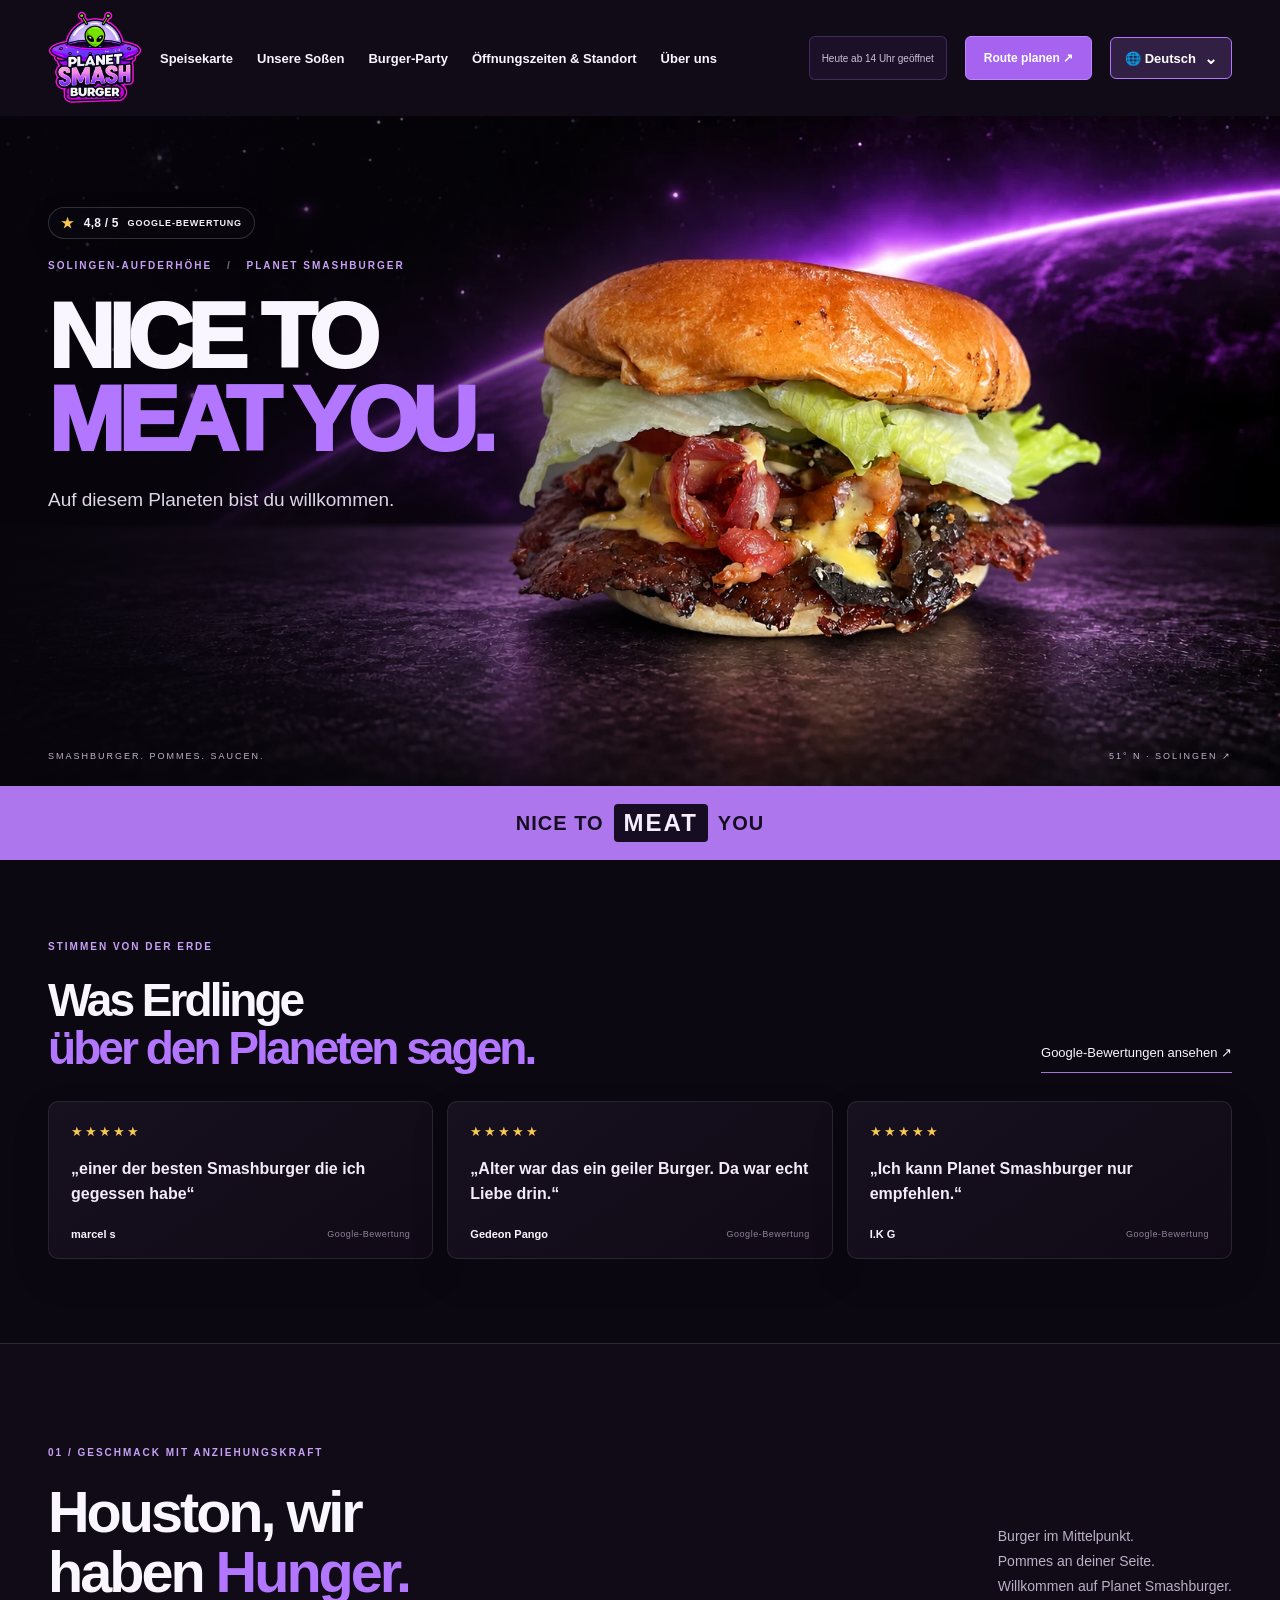
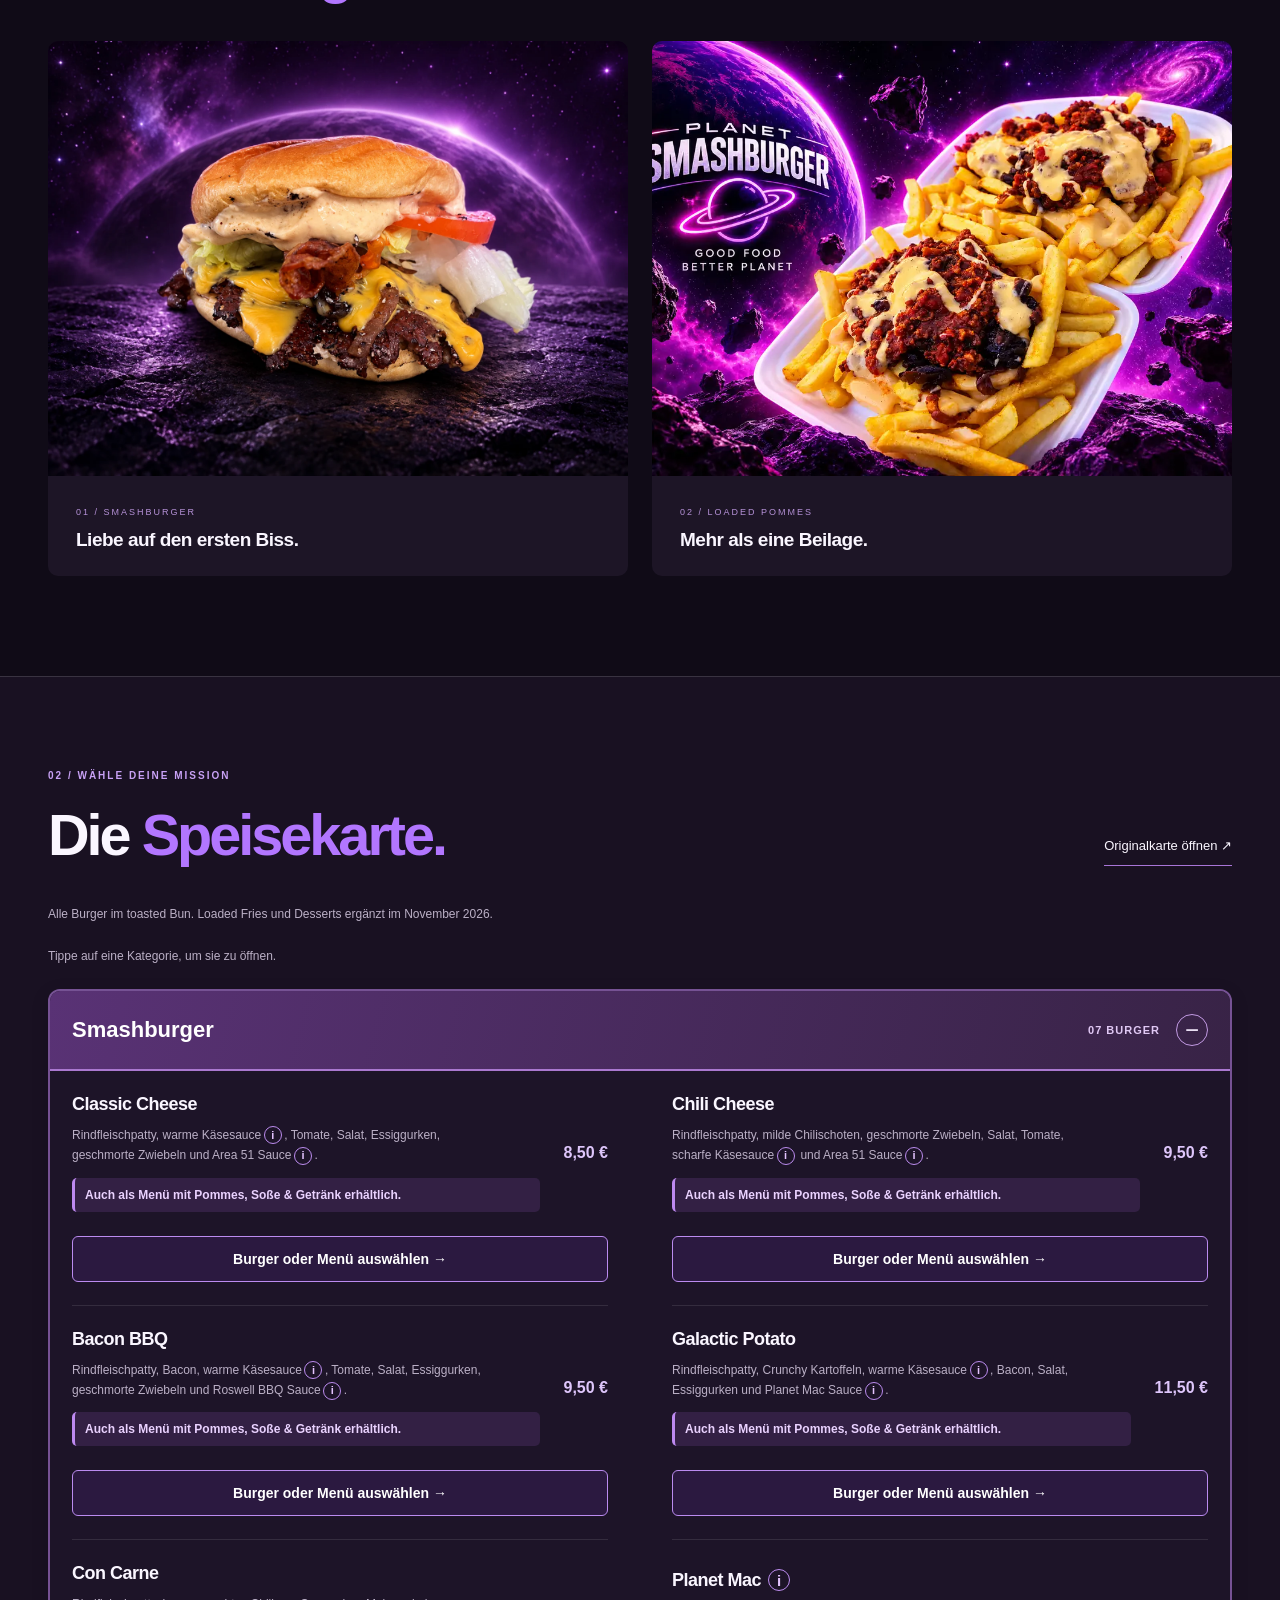
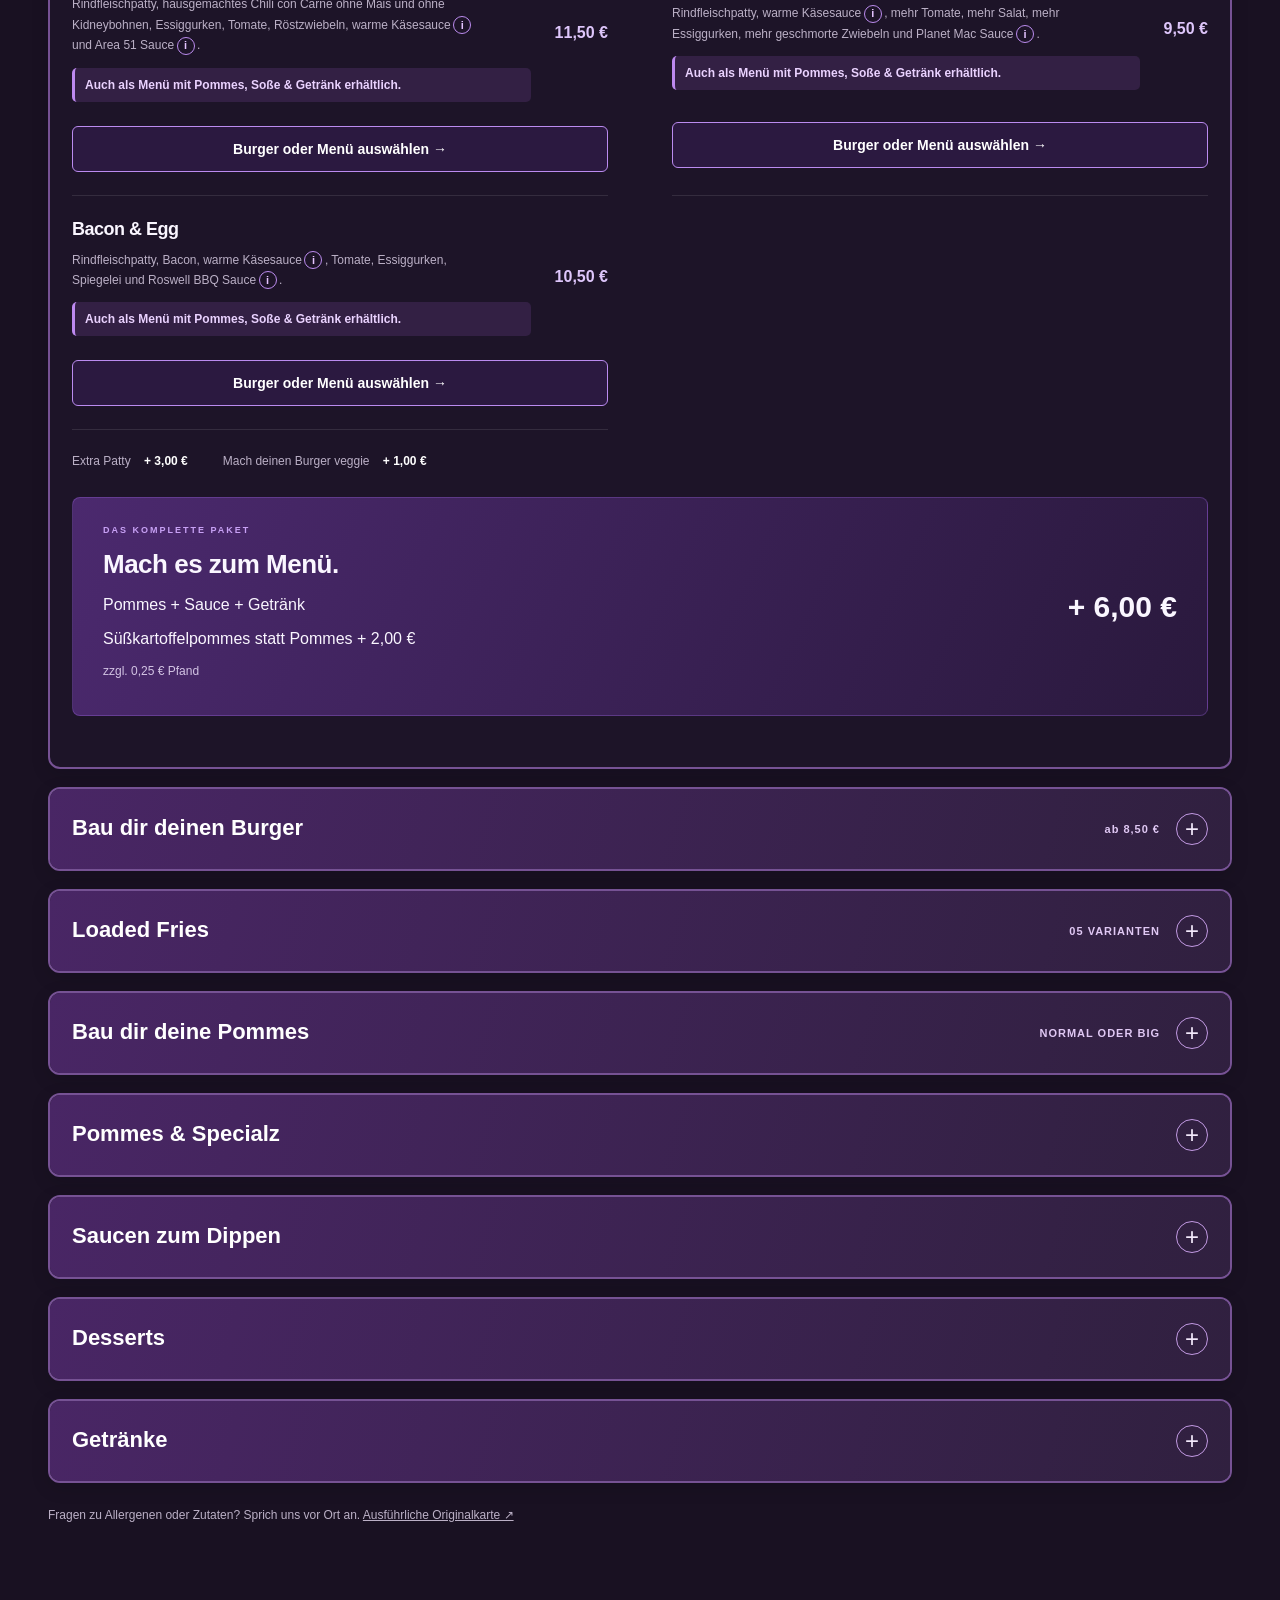
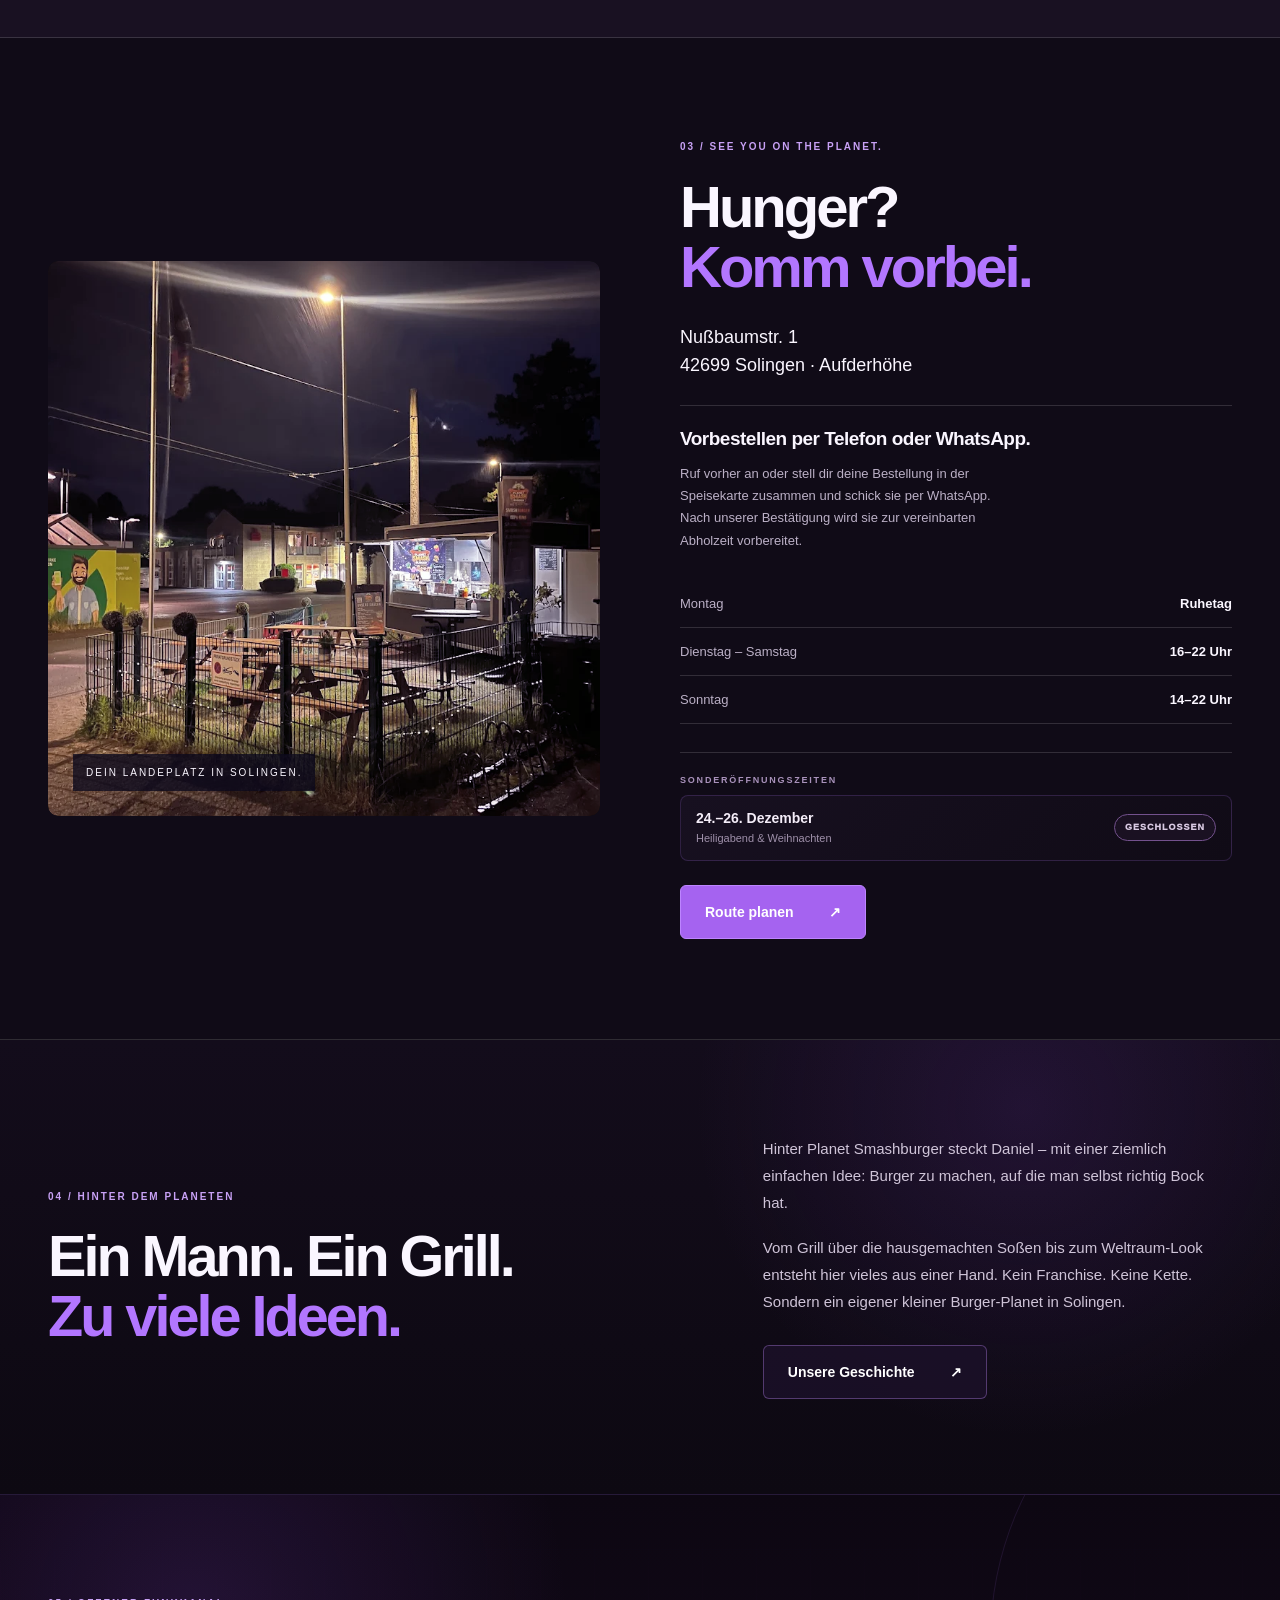
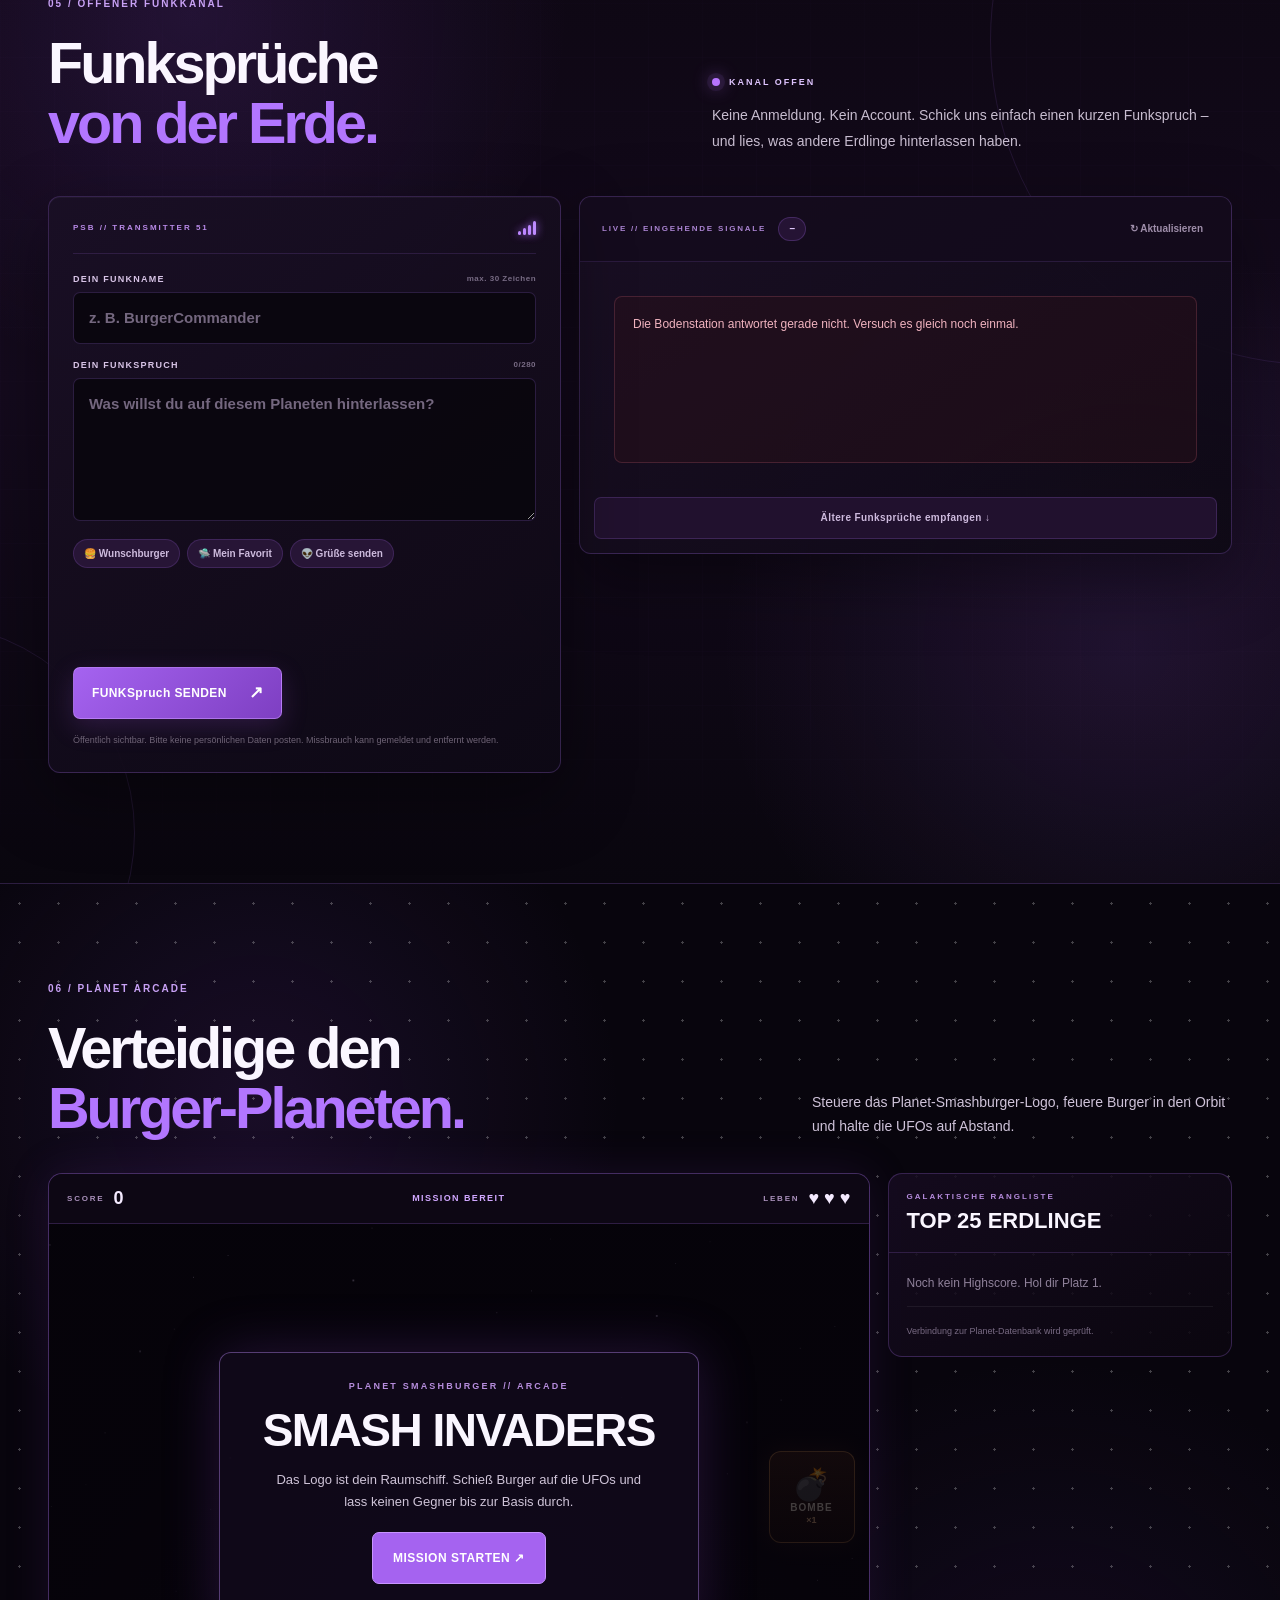
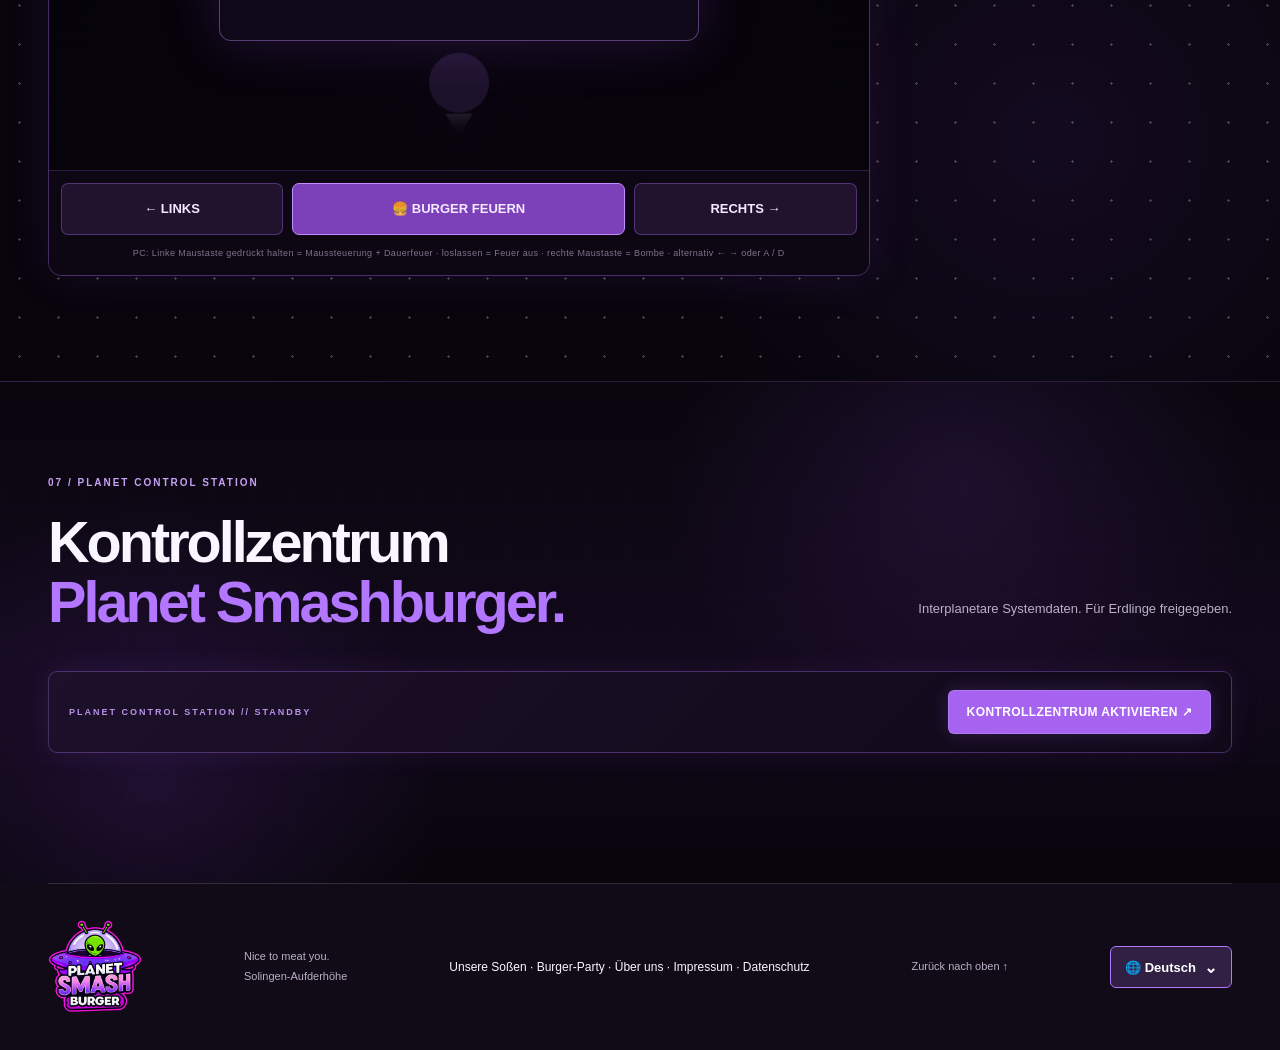
==== commit fb2aacf3: "UX: show burger meal options on cards and in order dialog" ====
--- a/index.html
+++ b/index.html
@@ -1,4 +1,4 @@
-<!doctype html><html lang="de"><head><link rel="icon" type="image/webp" sizes="1024x1024" href="assets/logo.webp?v=20260928"><meta charset="utf-8"><meta name="viewport" content="width=device-width,initial-scale=1"><meta name="theme-color" content="#10091b"><title>Planet Smashburger · Nice to meat you · Solingen</title><link rel="canonical" href="https://planetsmashburger.de/"><meta name="description" content="Dein Burger-Planet in Solingen-Aufderhöhe. Entdecke Smashburger, Pommes und Saucen, unsere Speisekarte, Öffnungszeiten und deinen Weg zu uns."><link rel="stylesheet" href="styles.css?v=20261106-mobile-1"><link rel="stylesheet" href="cart.css?v=20261106-5"><link rel="stylesheet" href="sauce-profiles.css?v=20261106-9"><link rel="stylesheet" href="menu-categories.css?v=20261106-7"><link rel="stylesheet" href="funksprueche.css"><link rel="stylesheet" href="game.css?v=20260928-6"><link rel="stylesheet" href="survey.css?v=20260928"><script src="translations.js?v=20261106-8" defer></script><script src="menu-translations.js?v=20261106-11" defer></script><script src="i18n.js?v=20261106-mobile-1" defer></script><script src="app.js?v=20261009-1" defer></script><script src="cart.js?v=20261106-8" defer></script><script src="sauce-profiles.js?v=20261106-9" defer></script><script src="burger-builder.js?v=20261106-8" defer></script><script src="fries-builder.js?v=20261106-11" defer></script><script src="https://challenges.cloudflare.com/turnstile/v0/api.js" async defer></script><script src="funksprueche.js?v=20260927-2" defer></script><script src="game.js?v=20260928-11" defer></script><script src="survey.js?v=20260928-2" defer></script><script src="newsletter.js?v=20260929-1" defer></script></head><body>
+<!doctype html><html lang="de"><head><link rel="icon" type="image/webp" sizes="1024x1024" href="assets/logo.webp?v=20260928"><meta charset="utf-8"><meta name="viewport" content="width=device-width,initial-scale=1"><meta name="theme-color" content="#10091b"><title>Planet Smashburger · Nice to meat you · Solingen</title><link rel="canonical" href="https://planetsmashburger.de/"><meta name="description" content="Dein Burger-Planet in Solingen-Aufderhöhe. Entdecke Smashburger, Pommes und Saucen, unsere Speisekarte, Öffnungszeiten und deinen Weg zu uns."><link rel="stylesheet" href="styles.css?v=20261106-mobile-1"><link rel="stylesheet" href="cart.css?v=20261109-menu-1"><link rel="stylesheet" href="sauce-profiles.css?v=20261106-9"><link rel="stylesheet" href="menu-categories.css?v=20261106-7"><link rel="stylesheet" href="funksprueche.css"><link rel="stylesheet" href="game.css?v=20260928-6"><link rel="stylesheet" href="survey.css?v=20260928"><script src="translations.js?v=20261106-8" defer></script><script src="menu-translations.js?v=20261109-menu-1" defer></script><script src="i18n.js?v=20261106-mobile-1" defer></script><script src="app.js?v=20261009-1" defer></script><script src="cart.js?v=20261109-menu-1" defer></script><script src="sauce-profiles.js?v=20261106-9" defer></script><script src="burger-builder.js?v=20261106-8" defer></script><script src="fries-builder.js?v=20261106-11" defer></script><script src="https://challenges.cloudflare.com/turnstile/v0/api.js" async defer></script><script src="funksprueche.js?v=20260927-2" defer></script><script src="game.js?v=20260928-11" defer></script><script src="survey.js?v=20260928-2" defer></script><script src="newsletter.js?v=20260929-1" defer></script></head><body>
 <a class="skip" href="#main">Zum Inhalt</a><header class="header wrap"><button class="brand logo-secret-trigger" type="button" aria-label="Geheimes Planet-Smashburger-Logo"><img class="original-logo" src="assets/logo.webp" width="1024" height="1024" alt="Planet Smash Burger – Original-Logo mit Alien im UFO"></button><nav aria-label="Hauptnavigation"><a href="#speisekarte">Speisekarte</a><a href="saucen.html">Unsere Soßen</a><a href="burger-party.html">Burger-Party</a><a href="#besuch">Öffnungszeiten & Standort</a><a href="ueber-uns.html">Über uns</a></nav><span class="header-call" data-call><span class="call-closed">Anrufe während der Öffnungszeiten</span></span><a class="button small" href="https://www.google.com/maps/dir/?api=1&destination=Nu%C3%9Fbaumstr.%201%2C%2042699%20Solingen" target="_blank" rel="noopener noreferrer">Route planen ↗</a></header>
 <main id="main"><section class="hero"><div class="hero-art"><img src="assets/hero.webp" width="1672" height="941" alt="Smashburger vor einem violett leuchtenden Planeten" fetchpriority="high"></div><div class="hero-copy wrap"><a class="google-rating-chip" href="https://www.google.com/maps/search/?api=1&query=Planet+Smashburger+Nu%C3%9Fbaumstr.+1+42699+Solingen" target="_blank" rel="noopener noreferrer" aria-label="Google-Bewertungen von Planet Smashburger ansehen"><span class="google-rating-star">★</span><strong>4,8 / 5</strong><span>GOOGLE-BEWERTUNG</span></a><p class="eyebrow">SOLINGEN-AUFDERHÖHE <span> / </span> PLANET SMASHBURGER</p><h1>NICE TO<br><em>MEAT YOU.</em></h1><p class="intro">Auf diesem Planeten bist du willkommen.</p></div><div class="hero-bottom wrap"><span>SMASHBURGER. POMMES. SAUCEN.</span><span>51° N · SOLINGEN ↗</span></div></section>
 <div class="ticker" style="display:flex;justify-content:center;align-items:center;gap:10px;word-spacing:normal;white-space:nowrap">NICE TO <strong style="display:inline-block;background:#160d22;color:#f7edff;padding:5px 10px;border-radius:4px;font-size:1.2em;letter-spacing:2px">MEAT</strong> YOU</div>
@@ -31,7 +31,7 @@
   </div>
 </section>
 <section class="section wrap" id="entdecken"><div class="section-heading"><div><p class="eyebrow">01 / GESCHMACK MIT ANZIEHUNGSKRAFT</p><h2>Houston, wir<br>haben <em>Hunger.</em></h2></div><p>Burger im Mittelpunkt.<br>Pommes an deiner Seite.<br>Willkommen auf Planet Smashburger.</p></div><div class="food-grid"><figure><img src="assets/burger-space.webp" width="1448" height="1086" alt="Smashburger mit heller Sauce, Käse und Tomate vor einem violetten Planeten" loading="lazy"><figcaption><span>01 / SMASHBURGER</span><h3>Liebe auf den ersten Biss.</h3></figcaption></figure><figure><img src="assets/fries.webp" width="765" height="1020" alt="Pommes mit Chili-con-Carne- und Käsetopping" loading="lazy"><figcaption><span>02 / LOADED POMMES</span><h3>Mehr als eine Beilage.</h3></figcaption></figure></div></section>
-<section class="menu-section" id="speisekarte"><div class="wrap"><div class="section-heading"><div><p class="eyebrow">02 / WÄHLE DEINE MISSION</p><h2>Die <em>Speisekarte.</em></h2></div><a class="text-link" href="planet_smashburger_speisekarte_burger_pommes_saucen_getraenke.webp" target="_blank" rel="noopener">Originalkarte öffnen ↗</a></div><p class="menu-note">Alle Burger im toasted Bun. Loaded Fries und Desserts ergänzt im November 2026.</p><p class="menu-note">Tippe auf eine Kategorie, um sie zu öffnen.</p><details open><summary>Smashburger <span>07 BURGER</span></summary><div class="menu-grid"><div class="menu-item"><div><h3>Classic Cheese</h3><p>Rindfleischpatty, warme Käsesauce, Tomate, Salat, Essiggurken, geschmorte Zwiebeln und Area 51 Sauce.</p></div><strong>8,50 €</strong></div><div class="menu-item"><div><h3>Chili Cheese</h3><p>Rindfleischpatty, milde Chilischoten, geschmorte Zwiebeln, Salat, Tomate, scharfe Käsesauce und Area 51 Sauce.</p></div><strong>9,50 €</strong></div><div class="menu-item"><div><h3>Bacon BBQ</h3><p>Rindfleischpatty, Bacon, warme Käsesauce, Tomate, Salat, Essiggurken, geschmorte Zwiebeln und Roswell BBQ Sauce.</p></div><strong>9,50 €</strong></div><div class="menu-item"><div><h3>Galactic Potato</h3><p>Rindfleischpatty, Crunchy Kartoffeln, warme Käsesauce, Bacon, Salat, Essiggurken und Planet Mac Sauce.</p></div><strong>11,50 €</strong></div><div class="menu-item"><div><h3>Con Carne</h3><p>Rindfleischpatty, hausgemachtes Chili con Carne ohne Mais und ohne Kidneybohnen, Essiggurken, Tomate, Röstzwiebeln, warme Käsesauce und Area 51 Sauce.</p></div><strong>11,50 €</strong></div><div class="menu-item"><div><h3>Planet Mac</h3><p>Rindfleischpatty, warme Käsesauce, mehr Tomate, mehr Salat, mehr Essiggurken, mehr geschmorte Zwiebeln und Planet Mac Sauce.</p></div><strong>9,50 €</strong></div><div class="menu-item"><div><h3>Bacon & Egg</h3><p>Rindfleischpatty, Bacon, warme Käsesauce, Tomate, Essiggurken, Spiegelei und Roswell BBQ Sauce.</p></div><strong>10,50 €</strong></div></div><div class="extras"><span>Extra Patty <b>+ 3,00 €</b></span><span>Mach deinen Burger veggie <b>+ 1,00 €</b></span></div><div class="combo"><div><p class="eyebrow">DAS KOMPLETTE PAKET</p><h3>Mach es zum Menü.</h3><p>Pommes + Sauce + Getränk</p><p>Süßkartoffelpommes statt Pommes + 2,00 €</p><p>zzgl. 0,25 € Pfand</p></div><strong>+ 6,00 €</strong></div></details>
+<section class="menu-section" id="speisekarte"><div class="wrap"><div class="section-heading"><div><p class="eyebrow">02 / WÄHLE DEINE MISSION</p><h2>Die <em>Speisekarte.</em></h2></div><a class="text-link" href="planet_smashburger_speisekarte_burger_pommes_saucen_getraenke.webp" target="_blank" rel="noopener">Originalkarte öffnen ↗</a></div><p class="menu-note">Alle Burger im toasted Bun. Loaded Fries und Desserts ergänzt im November 2026.</p><p class="menu-note">Tippe auf eine Kategorie, um sie zu öffnen.</p><details open><summary>Smashburger <span>07 BURGER</span></summary><div class="menu-grid"><div class="menu-item burger-order-card"><div><h3>Classic Cheese</h3><p>Rindfleischpatty, warme Käsesauce, Tomate, Salat, Essiggurken, geschmorte Zwiebeln und Area 51 Sauce.</p><p class="burger-menu-hint">Auch als Menü mit Pommes, Soße &amp; Getränk erhältlich.</p></div><strong>8,50 €</strong></div><div class="menu-item burger-order-card"><div><h3>Chili Cheese</h3><p>Rindfleischpatty, milde Chilischoten, geschmorte Zwiebeln, Salat, Tomate, scharfe Käsesauce und Area 51 Sauce.</p><p class="burger-menu-hint">Auch als Menü mit Pommes, Soße &amp; Getränk erhältlich.</p></div><strong>9,50 €</strong></div><div class="menu-item burger-order-card"><div><h3>Bacon BBQ</h3><p>Rindfleischpatty, Bacon, warme Käsesauce, Tomate, Salat, Essiggurken, geschmorte Zwiebeln und Roswell BBQ Sauce.</p><p class="burger-menu-hint">Auch als Menü mit Pommes, Soße &amp; Getränk erhältlich.</p></div><strong>9,50 €</strong></div><div class="menu-item burger-order-card"><div><h3>Galactic Potato</h3><p>Rindfleischpatty, Crunchy Kartoffeln, warme Käsesauce, Bacon, Salat, Essiggurken und Planet Mac Sauce.</p><p class="burger-menu-hint">Auch als Menü mit Pommes, Soße &amp; Getränk erhältlich.</p></div><strong>11,50 €</strong></div><div class="menu-item burger-order-card"><div><h3>Con Carne</h3><p>Rindfleischpatty, hausgemachtes Chili con Carne ohne Mais und ohne Kidneybohnen, Essiggurken, Tomate, Röstzwiebeln, warme Käsesauce und Area 51 Sauce.</p><p class="burger-menu-hint">Auch als Menü mit Pommes, Soße &amp; Getränk erhältlich.</p></div><strong>11,50 €</strong></div><div class="menu-item burger-order-card"><div><h3>Planet Mac</h3><p>Rindfleischpatty, warme Käsesauce, mehr Tomate, mehr Salat, mehr Essiggurken, mehr geschmorte Zwiebeln und Planet Mac Sauce.</p><p class="burger-menu-hint">Auch als Menü mit Pommes, Soße &amp; Getränk erhältlich.</p></div><strong>9,50 €</strong></div><div class="menu-item burger-order-card"><div><h3>Bacon & Egg</h3><p>Rindfleischpatty, Bacon, warme Käsesauce, Tomate, Essiggurken, Spiegelei und Roswell BBQ Sauce.</p><p class="burger-menu-hint">Auch als Menü mit Pommes, Soße &amp; Getränk erhältlich.</p></div><strong>10,50 €</strong></div></div><div class="extras"><span>Extra Patty <b>+ 3,00 €</b></span><span>Mach deinen Burger veggie <b>+ 1,00 €</b></span></div><div class="combo"><div><p class="eyebrow">DAS KOMPLETTE PAKET</p><h3>Mach es zum Menü.</h3><p>Pommes + Sauce + Getränk</p><p>Süßkartoffelpommes statt Pommes + 2,00 €</p><p>zzgl. 0,25 € Pfand</p></div><strong>+ 6,00 €</strong></div></details>
 <details class="burger-builder-menu" id="burger-baukasten"><summary>Bau dir deinen Burger <span>AB 8,50 €</span></summary><div class="burger-builder-card"><div><p class="eyebrow">DEIN BURGER. DEINE WAHL.</p><h3>Du bestimmst, was draufkommt.</h3><p>Der Classic als Basis. Deinen Burger stellst du im nächsten Schritt selbst zusammen.</p></div><div class="burger-builder-start"><strong>ab 8,50 €</strong><button class="order-add" type="button" data-burger-builder aria-haspopup="dialog" hidden>Burger zusammenstellen ↗</button><noscript><p>Zum Zusammenstellen bitte JavaScript aktivieren oder telefonisch bestellen.</p></noscript></div></div></details>
 <details data-loaded-fries><summary>Loaded Fries <span>05 VARIANTEN</span></summary><div class="menu-grid"><div class="menu-item"><div><h3>Chili con Carne Pommes</h3><p>Pommes Big mit hausgemachtem Chili con Carne aus Rind, ohne Mais und ohne Kidneybohnen, warmer Käsesoße und geschmorten Zwiebeln.</p></div><strong>11,50 €</strong></div><div class="menu-item"><div><h3>Smashpommes</h3><p>Pommes Big mit knusprigem Hackfleisch, warmer Käsesoße und geschmorten Zwiebeln.</p></div><strong>11,50 €</strong></div><div class="menu-item"><div><h3>Chili-Pommes</h3><p>Pommes Big mit Planet Mac (Haus-Mayo), Chili-Soße und Röstzwiebeln.</p></div><strong>8,50 €</strong></div><div class="menu-item"><div><h3>Bacon Pommes</h3><p>Pommes Big mit Planet Mac (Haus-Mayo), Area 51 (Haus-Ketchup) und vier Scheiben Bacon.</p></div><strong>8,50 €</strong></div><div class="menu-item"><div><h3>Trüffel-Süßkartoffel</h3><p>Süßkartoffel-Pommes mit Trüffel-Mayonnaise, geschmorten Zwiebeln und Parmesan.</p></div><strong>10,00 €</strong></div></div></details>
 <details id="loaded-fries-baukasten"><summary>Bau dir deine Pommes <span>NORMAL ODER BIG</span></summary><div class="burger-builder-card"><div><p class="eyebrow">DEINE POMMES. DEINE WAHL.</p><h3>Stell dir deine Loaded Fries zusammen.</h3><p>Ob klassische Pommes oder Süßkartoffel-Pommes: Such dir deine Größe aus und verpass ihnen mit deinen Lieblingssoßen und Toppings deinen ganz persönlichen Twist. Deinen Gesamtpreis siehst du sofort.</p><p class="menu-note">Jede Soße 1,50 € · Hackfleisch 3,00 € · Chili con Carne oder veganes Hackfleisch 4,00 € · Parmesan 2,50 €</p></div><div class="burger-builder-start"><strong>ab 3,50 €</strong><button class="order-add" type="button" data-fries-builder aria-haspopup="dialog" hidden>Loaded Fries zusammenstellen ↗</button><noscript><p>Zum Zusammenstellen bitte JavaScript aktivieren oder telefonisch bestellen.</p></noscript></div></div></details>
--- a/cart.css
+++ b/cart.css
@@ -54,3 +54,20 @@
 .order-submit:disabled{opacity:.5;cursor:not-allowed}
 @media(max-width:600px){.burger-builder-card{display:block}.burger-builder-start{margin-top:20px;text-align:left}.builder-section{padding:10px}.builder-total{bottom:-20px}}
 @media(max-width:800px){.order-bar{bottom:calc(76px + env(safe-area-inset-bottom));width:calc(100% - 28px)}.order-dialog{max-height:83vh;padding:20px}.menu-item>strong{margin-left:0}.order-add{margin-left:auto}}
+
+/* Burger meal upgrade: visible on each card and clear in the order dialog. */
+.burger-order-card .burger-menu-hint{max-width:none;margin-top:12px;padding:8px 10px;border-left:3px solid #bd89f0;border-radius:5px;background:#332044;color:#ead2ff;font-size:12px;font-weight:700;line-height:1.5}
+.burger-order-card .order-add{flex:1 0 100%;width:100%;min-height:46px;margin-left:0;white-space:normal;text-align:center}
+.order-menu-group{min-width:0;margin:0;padding:0;border:0}
+.order-menu-legend{margin-bottom:12px;color:#ecd6ff;font-size:16px;font-weight:800}
+.order-menu-choices{display:grid;gap:10px}
+.order-menu-choice{display:flex;align-items:center;gap:12px;min-width:0;margin:0;padding:14px 13px;border:1px solid #86629b;border-radius:10px;background:#261935;cursor:pointer}
+.order-menu-choice:has(input:checked){border:2px solid #c28cf7;padding:13px 12px;background:#3a2450;box-shadow:0 0 0 1px #c28cf733}
+.order-menu-choice:has(input:focus-visible){outline:3px solid #e6c1ff;outline-offset:3px}
+.order-menu-choice>input{width:21px;height:21px;margin:0;flex:none;accent-color:#bc82f4}
+.order-menu-choice-info{display:flex;flex:1;flex-direction:column;gap:5px;min-width:0}
+.order-menu-choice-name{font-size:16px;font-weight:800;line-height:1.25}
+.order-menu-choice-description{font-size:12px;line-height:1.5;color:#d9c5e8}
+.order-menu-choice-price{align-self:center;flex:none;white-space:nowrap;font-size:16px;color:#f4dcff}
+.order-menu-options{margin-top:14px}
+@media(max-width:400px){.order-menu-choice{gap:9px;padding:12px 10px}.order-menu-choice:has(input:checked){padding:11px 9px}.order-menu-choice-price{font-size:14px}.order-menu-choice-name{font-size:15px}}
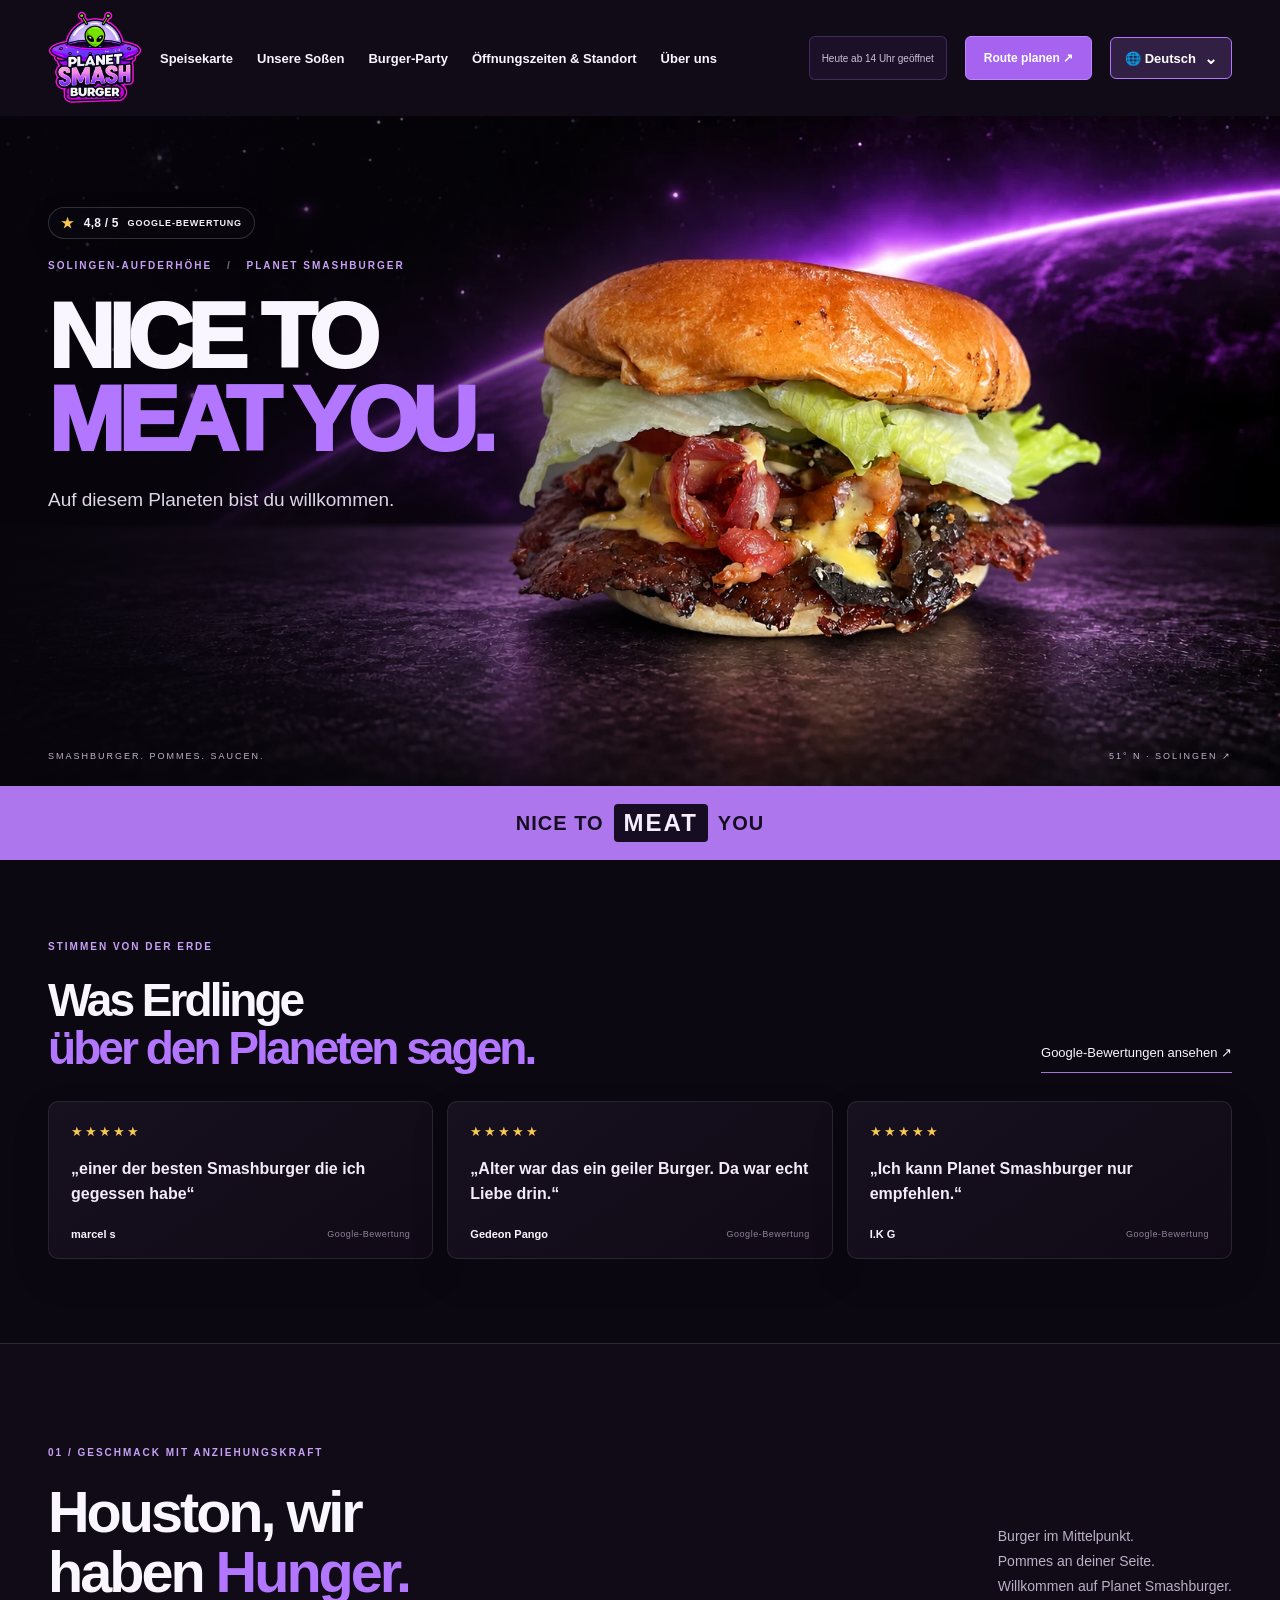
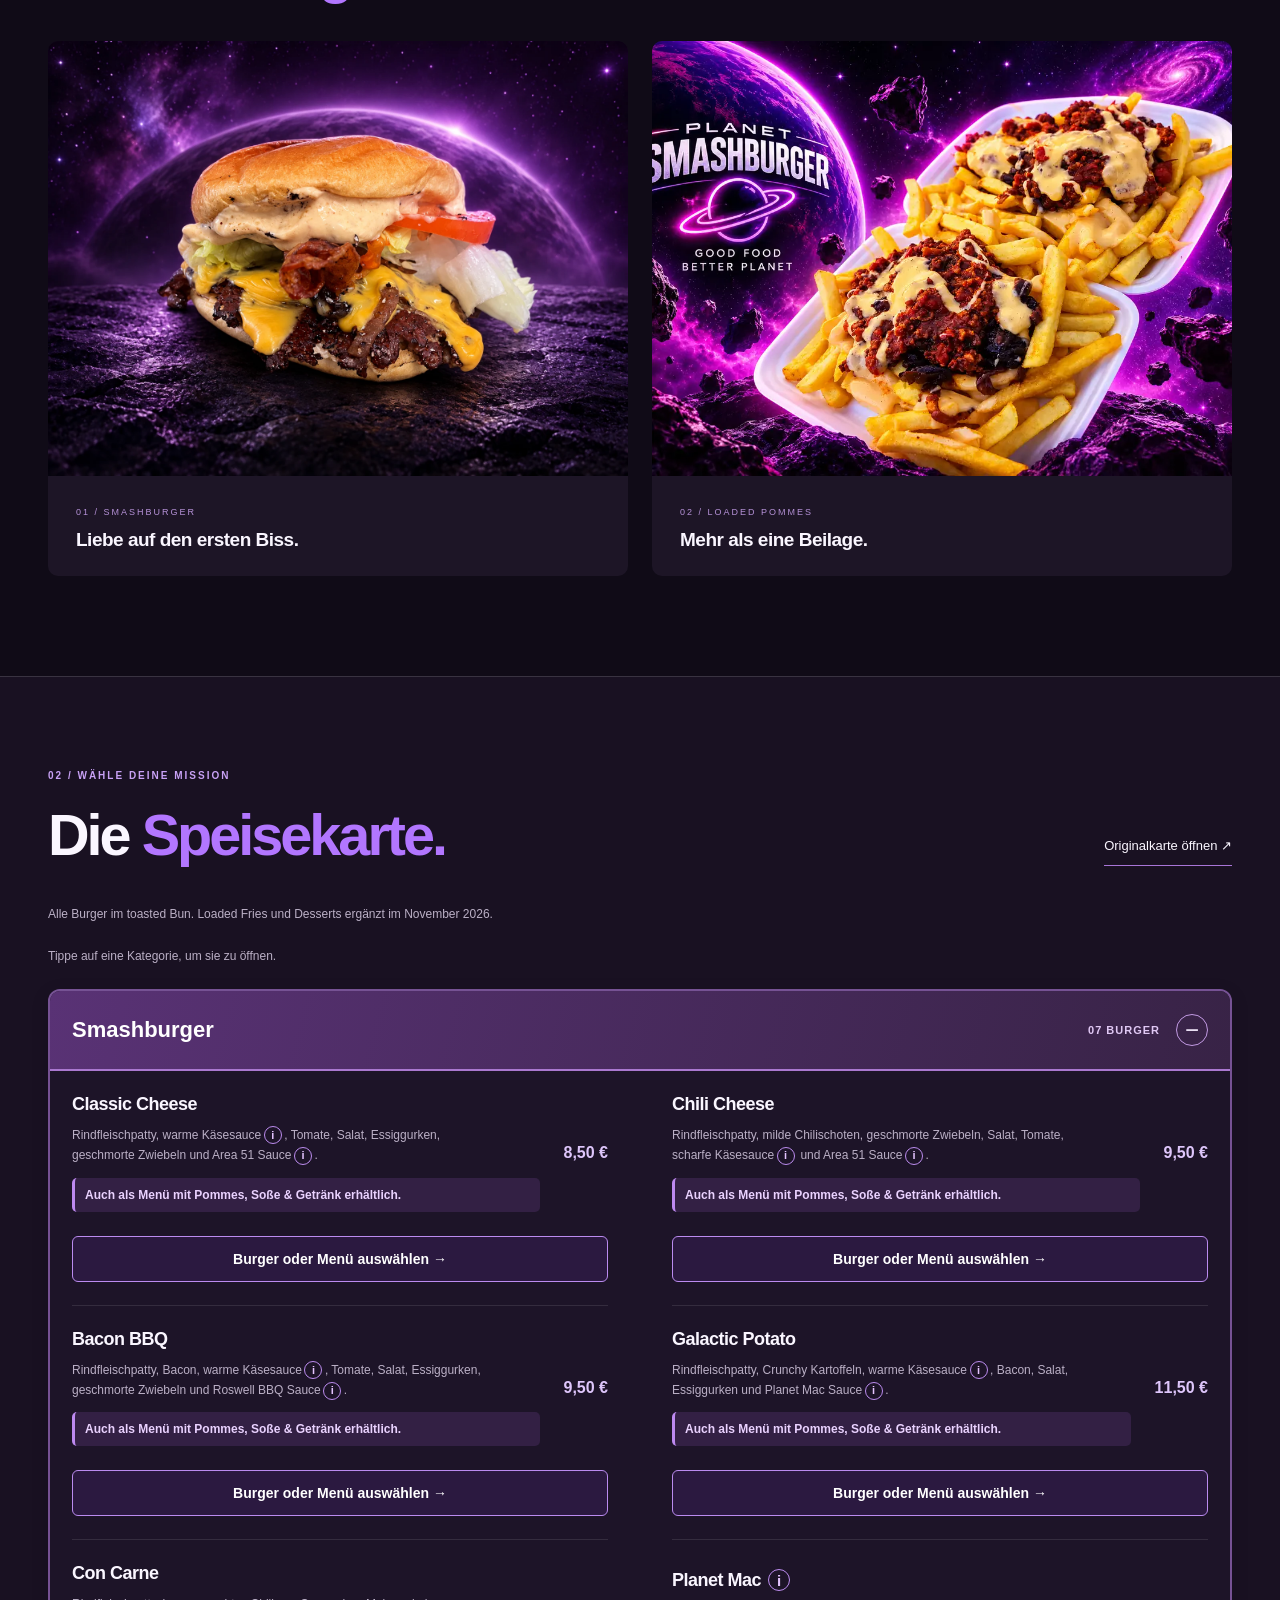
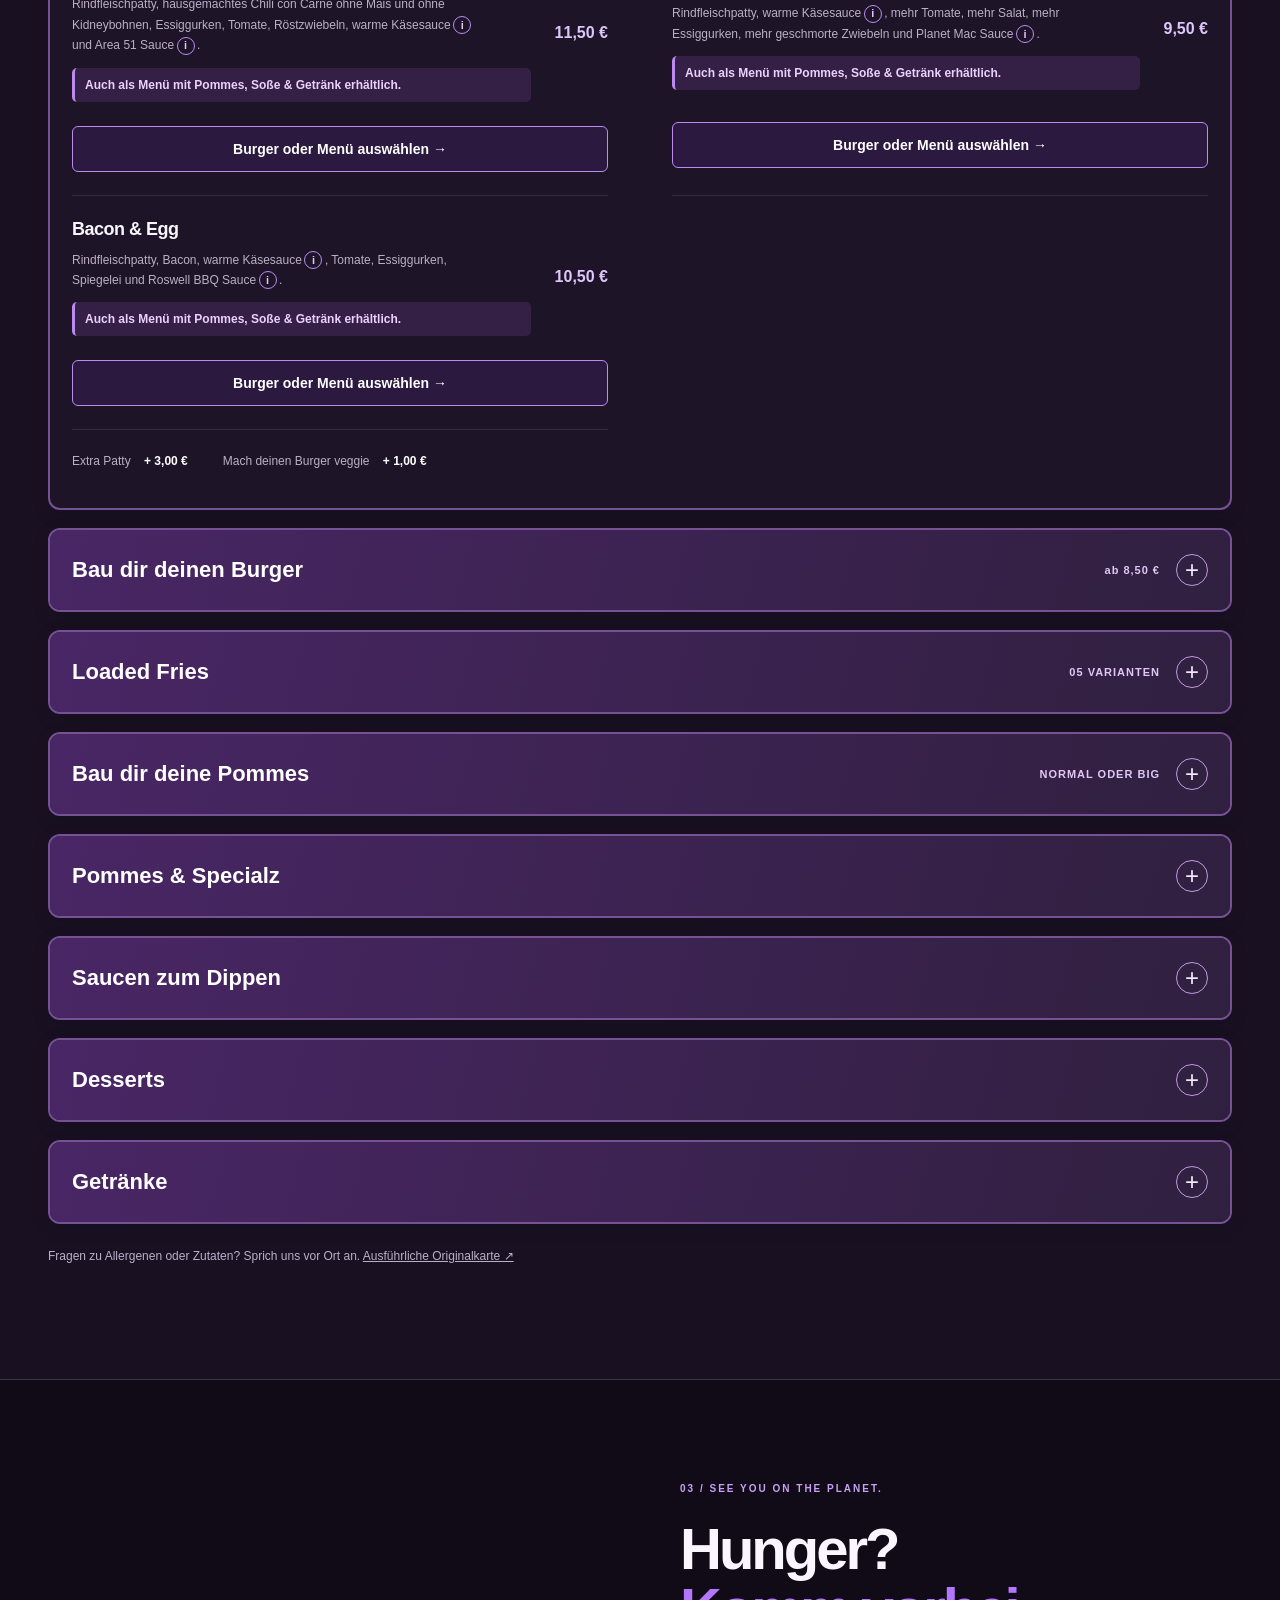
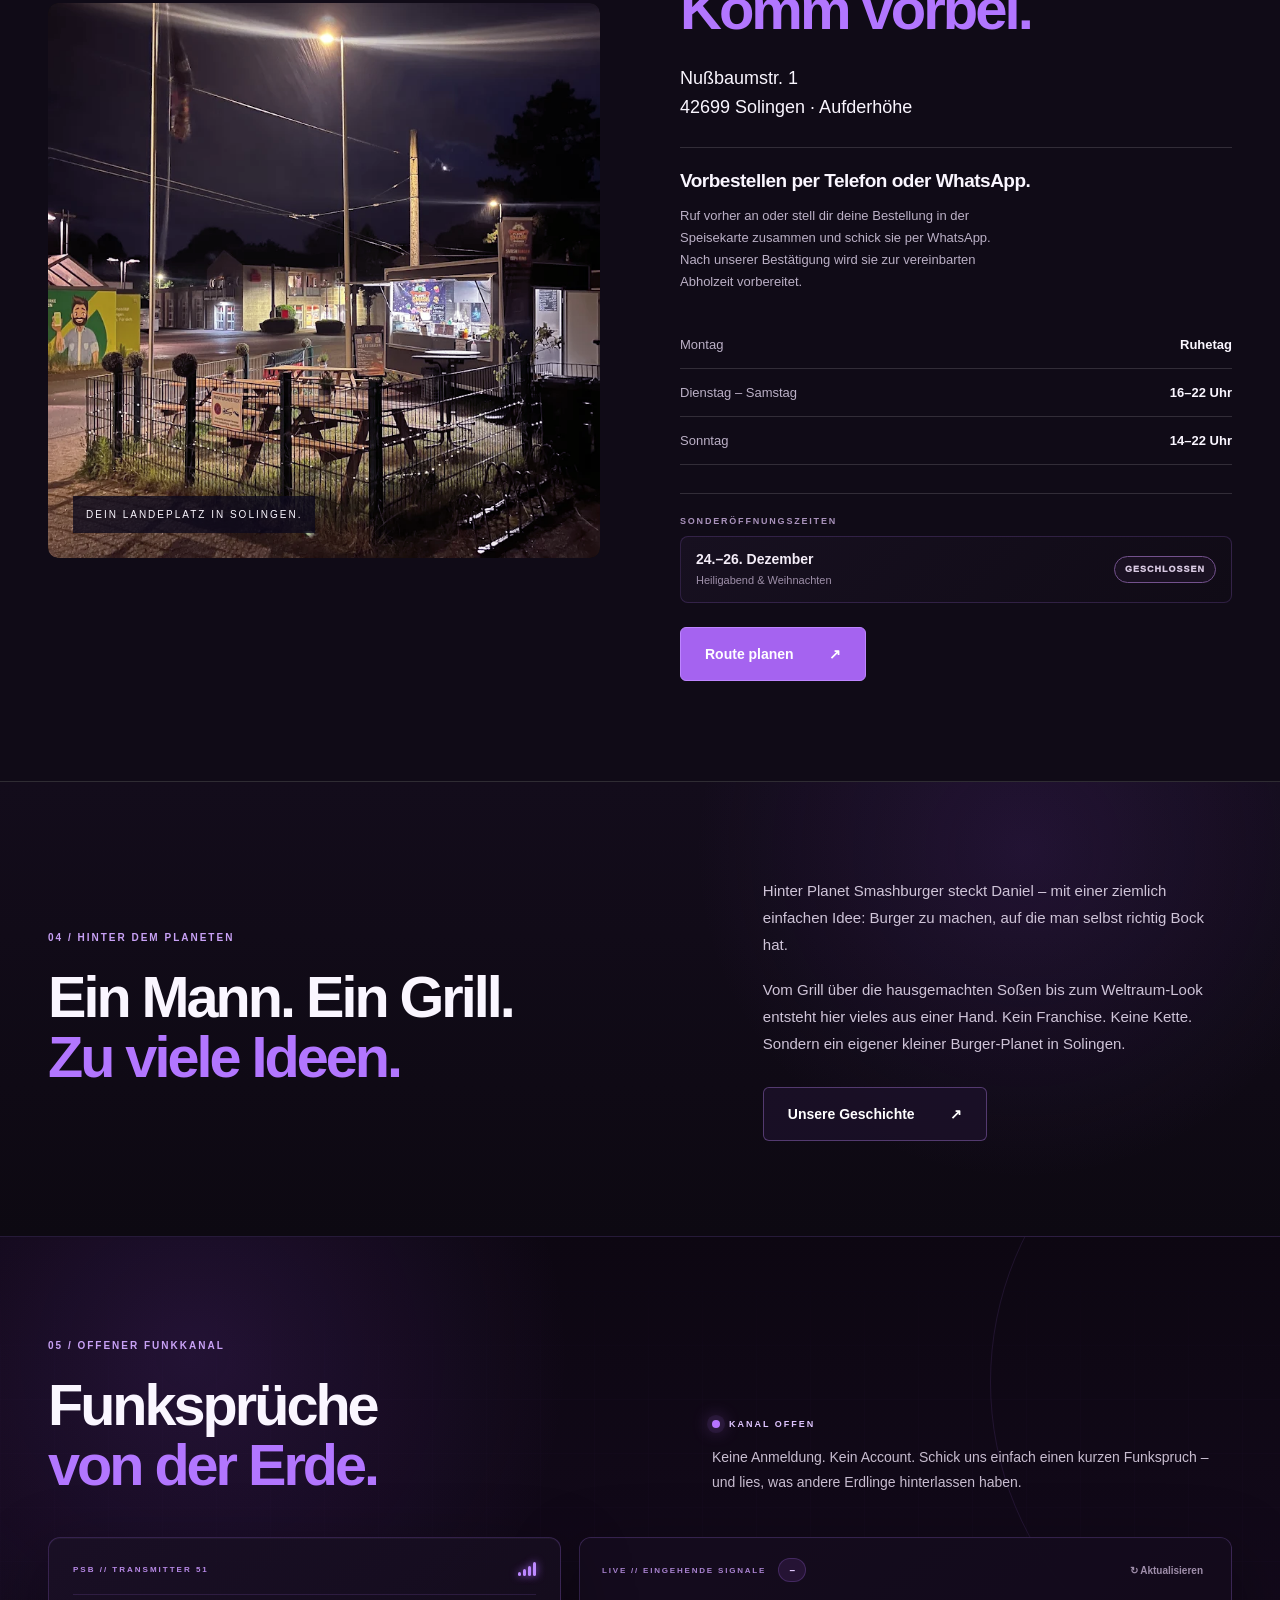
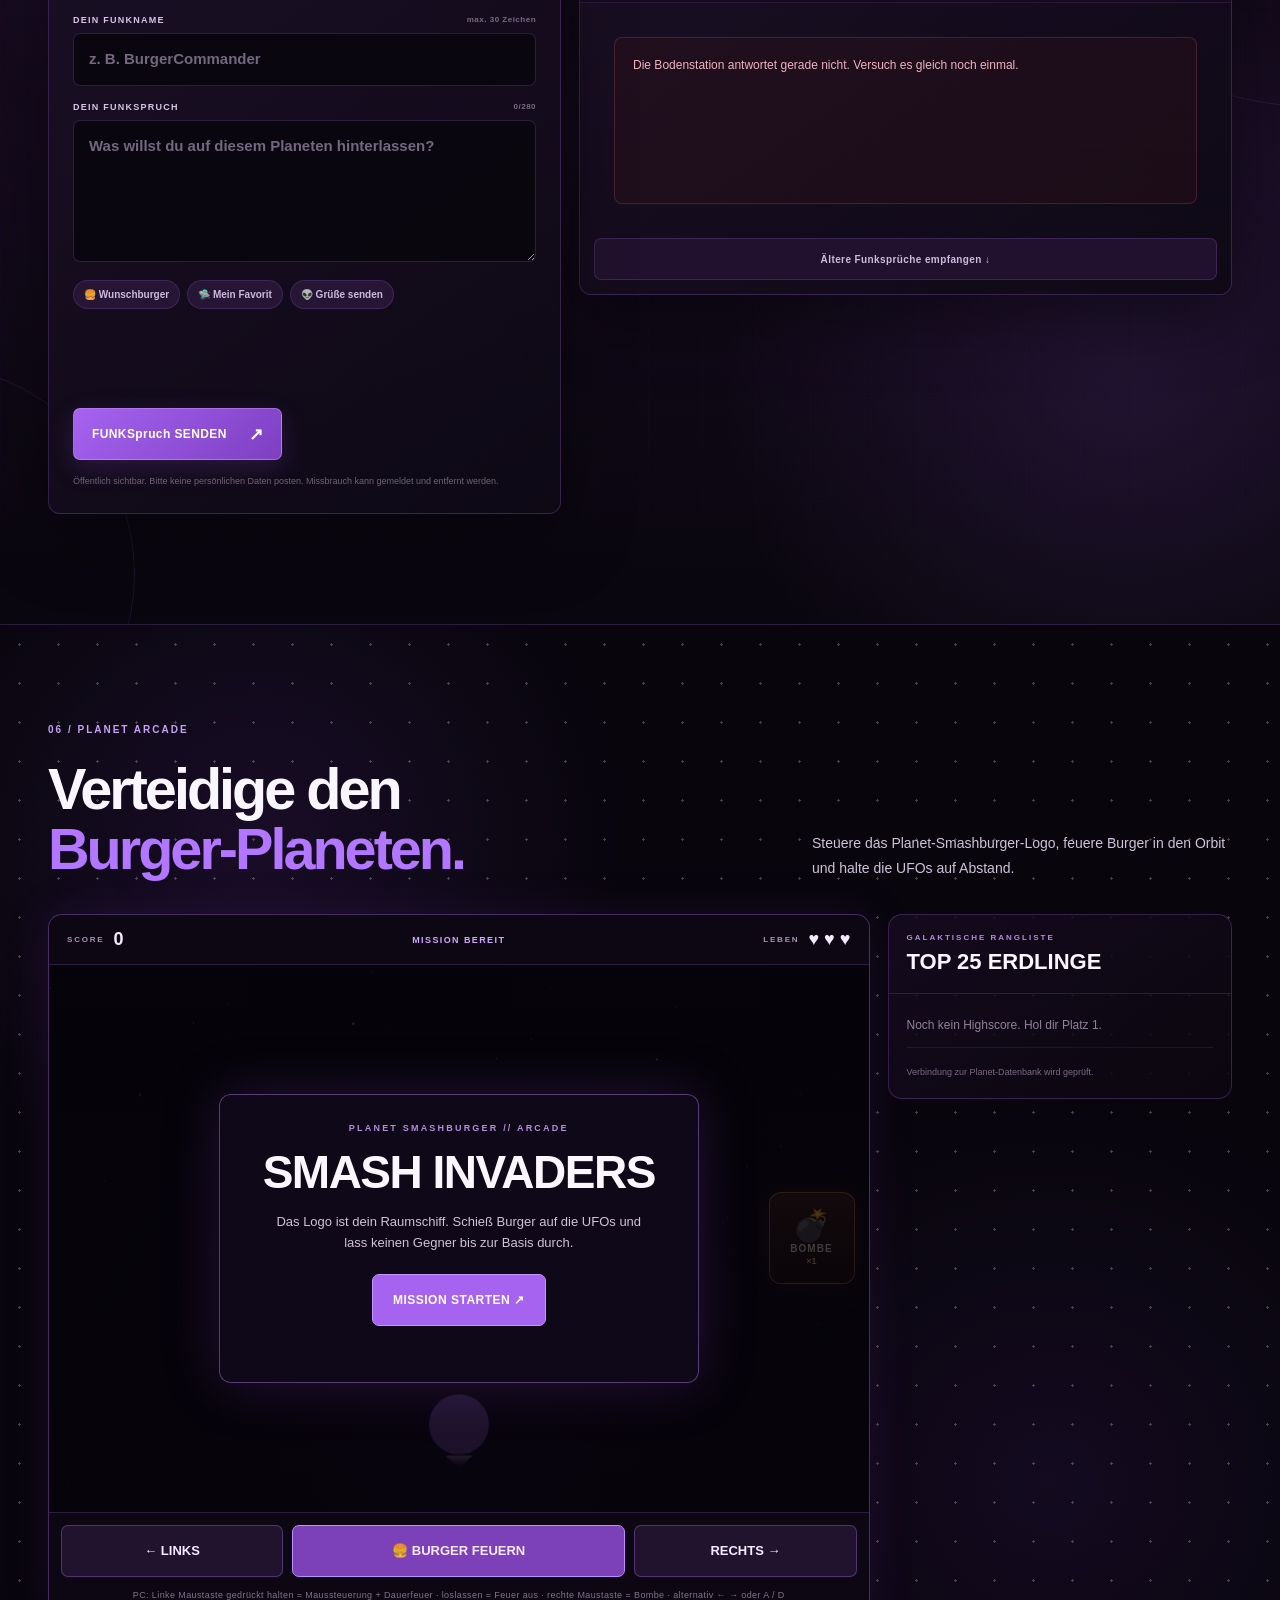
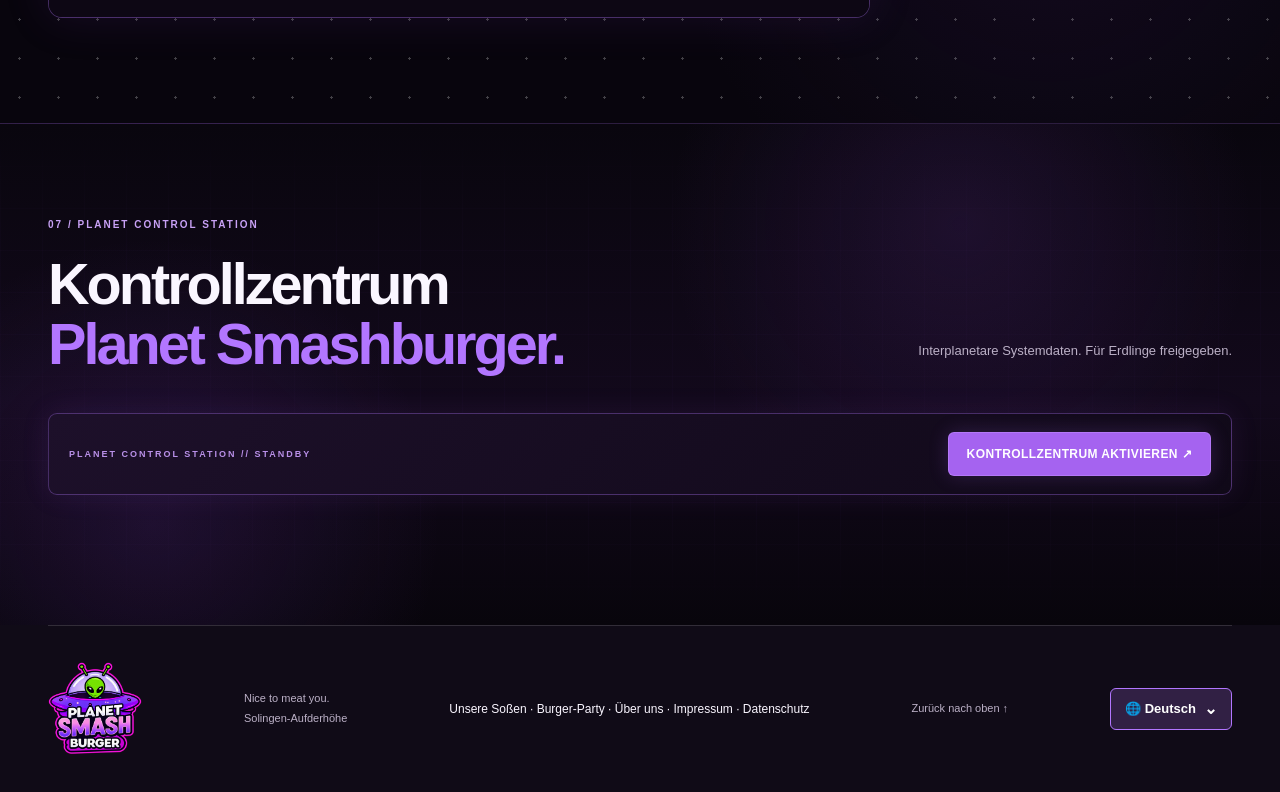
==== commit 818365cb: "Remove redundant menu promo block below burger list" ====
--- a/index.html
+++ b/index.html
@@ -31,7 +31,7 @@
   </div>
 </section>
 <section class="section wrap" id="entdecken"><div class="section-heading"><div><p class="eyebrow">01 / GESCHMACK MIT ANZIEHUNGSKRAFT</p><h2>Houston, wir<br>haben <em>Hunger.</em></h2></div><p>Burger im Mittelpunkt.<br>Pommes an deiner Seite.<br>Willkommen auf Planet Smashburger.</p></div><div class="food-grid"><figure><img src="assets/burger-space.webp" width="1448" height="1086" alt="Smashburger mit heller Sauce, Käse und Tomate vor einem violetten Planeten" loading="lazy"><figcaption><span>01 / SMASHBURGER</span><h3>Liebe auf den ersten Biss.</h3></figcaption></figure><figure><img src="assets/fries.webp" width="765" height="1020" alt="Pommes mit Chili-con-Carne- und Käsetopping" loading="lazy"><figcaption><span>02 / LOADED POMMES</span><h3>Mehr als eine Beilage.</h3></figcaption></figure></div></section>
-<section class="menu-section" id="speisekarte"><div class="wrap"><div class="section-heading"><div><p class="eyebrow">02 / WÄHLE DEINE MISSION</p><h2>Die <em>Speisekarte.</em></h2></div><a class="text-link" href="planet_smashburger_speisekarte_burger_pommes_saucen_getraenke.webp" target="_blank" rel="noopener">Originalkarte öffnen ↗</a></div><p class="menu-note">Alle Burger im toasted Bun. Loaded Fries und Desserts ergänzt im November 2026.</p><p class="menu-note">Tippe auf eine Kategorie, um sie zu öffnen.</p><details open><summary>Smashburger <span>07 BURGER</span></summary><div class="menu-grid"><div class="menu-item burger-order-card"><div><h3>Classic Cheese</h3><p>Rindfleischpatty, warme Käsesauce, Tomate, Salat, Essiggurken, geschmorte Zwiebeln und Area 51 Sauce.</p><p class="burger-menu-hint">Auch als Menü mit Pommes, Soße &amp; Getränk erhältlich.</p></div><strong>8,50 €</strong></div><div class="menu-item burger-order-card"><div><h3>Chili Cheese</h3><p>Rindfleischpatty, milde Chilischoten, geschmorte Zwiebeln, Salat, Tomate, scharfe Käsesauce und Area 51 Sauce.</p><p class="burger-menu-hint">Auch als Menü mit Pommes, Soße &amp; Getränk erhältlich.</p></div><strong>9,50 €</strong></div><div class="menu-item burger-order-card"><div><h3>Bacon BBQ</h3><p>Rindfleischpatty, Bacon, warme Käsesauce, Tomate, Salat, Essiggurken, geschmorte Zwiebeln und Roswell BBQ Sauce.</p><p class="burger-menu-hint">Auch als Menü mit Pommes, Soße &amp; Getränk erhältlich.</p></div><strong>9,50 €</strong></div><div class="menu-item burger-order-card"><div><h3>Galactic Potato</h3><p>Rindfleischpatty, Crunchy Kartoffeln, warme Käsesauce, Bacon, Salat, Essiggurken und Planet Mac Sauce.</p><p class="burger-menu-hint">Auch als Menü mit Pommes, Soße &amp; Getränk erhältlich.</p></div><strong>11,50 €</strong></div><div class="menu-item burger-order-card"><div><h3>Con Carne</h3><p>Rindfleischpatty, hausgemachtes Chili con Carne ohne Mais und ohne Kidneybohnen, Essiggurken, Tomate, Röstzwiebeln, warme Käsesauce und Area 51 Sauce.</p><p class="burger-menu-hint">Auch als Menü mit Pommes, Soße &amp; Getränk erhältlich.</p></div><strong>11,50 €</strong></div><div class="menu-item burger-order-card"><div><h3>Planet Mac</h3><p>Rindfleischpatty, warme Käsesauce, mehr Tomate, mehr Salat, mehr Essiggurken, mehr geschmorte Zwiebeln und Planet Mac Sauce.</p><p class="burger-menu-hint">Auch als Menü mit Pommes, Soße &amp; Getränk erhältlich.</p></div><strong>9,50 €</strong></div><div class="menu-item burger-order-card"><div><h3>Bacon & Egg</h3><p>Rindfleischpatty, Bacon, warme Käsesauce, Tomate, Essiggurken, Spiegelei und Roswell BBQ Sauce.</p><p class="burger-menu-hint">Auch als Menü mit Pommes, Soße &amp; Getränk erhältlich.</p></div><strong>10,50 €</strong></div></div><div class="extras"><span>Extra Patty <b>+ 3,00 €</b></span><span>Mach deinen Burger veggie <b>+ 1,00 €</b></span></div><div class="combo"><div><p class="eyebrow">DAS KOMPLETTE PAKET</p><h3>Mach es zum Menü.</h3><p>Pommes + Sauce + Getränk</p><p>Süßkartoffelpommes statt Pommes + 2,00 €</p><p>zzgl. 0,25 € Pfand</p></div><strong>+ 6,00 €</strong></div></details>
+<section class="menu-section" id="speisekarte"><div class="wrap"><div class="section-heading"><div><p class="eyebrow">02 / WÄHLE DEINE MISSION</p><h2>Die <em>Speisekarte.</em></h2></div><a class="text-link" href="planet_smashburger_speisekarte_burger_pommes_saucen_getraenke.webp" target="_blank" rel="noopener">Originalkarte öffnen ↗</a></div><p class="menu-note">Alle Burger im toasted Bun. Loaded Fries und Desserts ergänzt im November 2026.</p><p class="menu-note">Tippe auf eine Kategorie, um sie zu öffnen.</p><details open><summary>Smashburger <span>07 BURGER</span></summary><div class="menu-grid"><div class="menu-item burger-order-card"><div><h3>Classic Cheese</h3><p>Rindfleischpatty, warme Käsesauce, Tomate, Salat, Essiggurken, geschmorte Zwiebeln und Area 51 Sauce.</p><p class="burger-menu-hint">Auch als Menü mit Pommes, Soße &amp; Getränk erhältlich.</p></div><strong>8,50 €</strong></div><div class="menu-item burger-order-card"><div><h3>Chili Cheese</h3><p>Rindfleischpatty, milde Chilischoten, geschmorte Zwiebeln, Salat, Tomate, scharfe Käsesauce und Area 51 Sauce.</p><p class="burger-menu-hint">Auch als Menü mit Pommes, Soße &amp; Getränk erhältlich.</p></div><strong>9,50 €</strong></div><div class="menu-item burger-order-card"><div><h3>Bacon BBQ</h3><p>Rindfleischpatty, Bacon, warme Käsesauce, Tomate, Salat, Essiggurken, geschmorte Zwiebeln und Roswell BBQ Sauce.</p><p class="burger-menu-hint">Auch als Menü mit Pommes, Soße &amp; Getränk erhältlich.</p></div><strong>9,50 €</strong></div><div class="menu-item burger-order-card"><div><h3>Galactic Potato</h3><p>Rindfleischpatty, Crunchy Kartoffeln, warme Käsesauce, Bacon, Salat, Essiggurken und Planet Mac Sauce.</p><p class="burger-menu-hint">Auch als Menü mit Pommes, Soße &amp; Getränk erhältlich.</p></div><strong>11,50 €</strong></div><div class="menu-item burger-order-card"><div><h3>Con Carne</h3><p>Rindfleischpatty, hausgemachtes Chili con Carne ohne Mais und ohne Kidneybohnen, Essiggurken, Tomate, Röstzwiebeln, warme Käsesauce und Area 51 Sauce.</p><p class="burger-menu-hint">Auch als Menü mit Pommes, Soße &amp; Getränk erhältlich.</p></div><strong>11,50 €</strong></div><div class="menu-item burger-order-card"><div><h3>Planet Mac</h3><p>Rindfleischpatty, warme Käsesauce, mehr Tomate, mehr Salat, mehr Essiggurken, mehr geschmorte Zwiebeln und Planet Mac Sauce.</p><p class="burger-menu-hint">Auch als Menü mit Pommes, Soße &amp; Getränk erhältlich.</p></div><strong>9,50 €</strong></div><div class="menu-item burger-order-card"><div><h3>Bacon & Egg</h3><p>Rindfleischpatty, Bacon, warme Käsesauce, Tomate, Essiggurken, Spiegelei und Roswell BBQ Sauce.</p><p class="burger-menu-hint">Auch als Menü mit Pommes, Soße &amp; Getränk erhältlich.</p></div><strong>10,50 €</strong></div></div><div class="extras"><span>Extra Patty <b>+ 3,00 €</b></span><span>Mach deinen Burger veggie <b>+ 1,00 €</b></span></div></details>
 <details class="burger-builder-menu" id="burger-baukasten"><summary>Bau dir deinen Burger <span>AB 8,50 €</span></summary><div class="burger-builder-card"><div><p class="eyebrow">DEIN BURGER. DEINE WAHL.</p><h3>Du bestimmst, was draufkommt.</h3><p>Der Classic als Basis. Deinen Burger stellst du im nächsten Schritt selbst zusammen.</p></div><div class="burger-builder-start"><strong>ab 8,50 €</strong><button class="order-add" type="button" data-burger-builder aria-haspopup="dialog" hidden>Burger zusammenstellen ↗</button><noscript><p>Zum Zusammenstellen bitte JavaScript aktivieren oder telefonisch bestellen.</p></noscript></div></div></details>
 <details data-loaded-fries><summary>Loaded Fries <span>05 VARIANTEN</span></summary><div class="menu-grid"><div class="menu-item"><div><h3>Chili con Carne Pommes</h3><p>Pommes Big mit hausgemachtem Chili con Carne aus Rind, ohne Mais und ohne Kidneybohnen, warmer Käsesoße und geschmorten Zwiebeln.</p></div><strong>11,50 €</strong></div><div class="menu-item"><div><h3>Smashpommes</h3><p>Pommes Big mit knusprigem Hackfleisch, warmer Käsesoße und geschmorten Zwiebeln.</p></div><strong>11,50 €</strong></div><div class="menu-item"><div><h3>Chili-Pommes</h3><p>Pommes Big mit Planet Mac (Haus-Mayo), Chili-Soße und Röstzwiebeln.</p></div><strong>8,50 €</strong></div><div class="menu-item"><div><h3>Bacon Pommes</h3><p>Pommes Big mit Planet Mac (Haus-Mayo), Area 51 (Haus-Ketchup) und vier Scheiben Bacon.</p></div><strong>8,50 €</strong></div><div class="menu-item"><div><h3>Trüffel-Süßkartoffel</h3><p>Süßkartoffel-Pommes mit Trüffel-Mayonnaise, geschmorten Zwiebeln und Parmesan.</p></div><strong>10,00 €</strong></div></div></details>
 <details id="loaded-fries-baukasten"><summary>Bau dir deine Pommes <span>NORMAL ODER BIG</span></summary><div class="burger-builder-card"><div><p class="eyebrow">DEINE POMMES. DEINE WAHL.</p><h3>Stell dir deine Loaded Fries zusammen.</h3><p>Ob klassische Pommes oder Süßkartoffel-Pommes: Such dir deine Größe aus und verpass ihnen mit deinen Lieblingssoßen und Toppings deinen ganz persönlichen Twist. Deinen Gesamtpreis siehst du sofort.</p><p class="menu-note">Jede Soße 1,50 € · Hackfleisch 3,00 € · Chili con Carne oder veganes Hackfleisch 4,00 € · Parmesan 2,50 €</p></div><div class="burger-builder-start"><strong>ab 3,50 €</strong><button class="order-add" type="button" data-fries-builder aria-haspopup="dialog" hidden>Loaded Fries zusammenstellen ↗</button><noscript><p>Zum Zusammenstellen bitte JavaScript aktivieren oder telefonisch bestellen.</p></noscript></div></div></details>
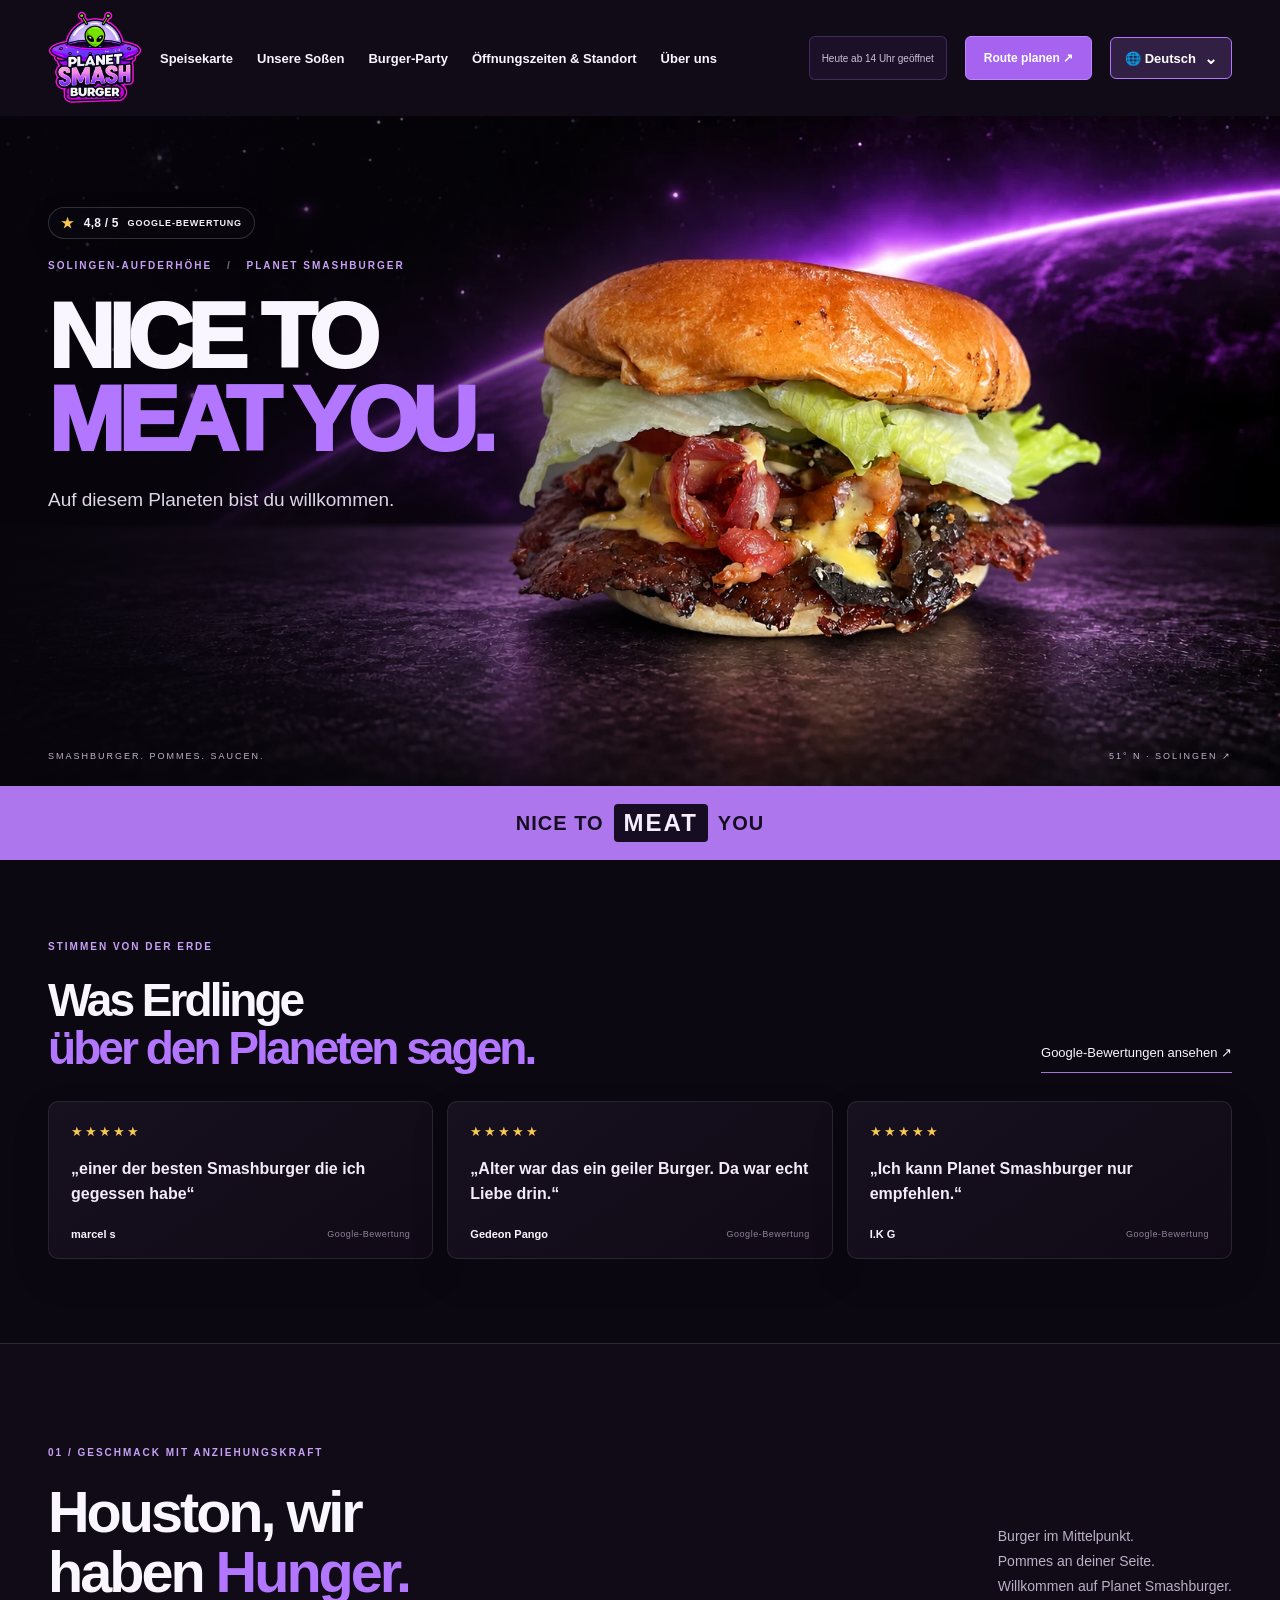
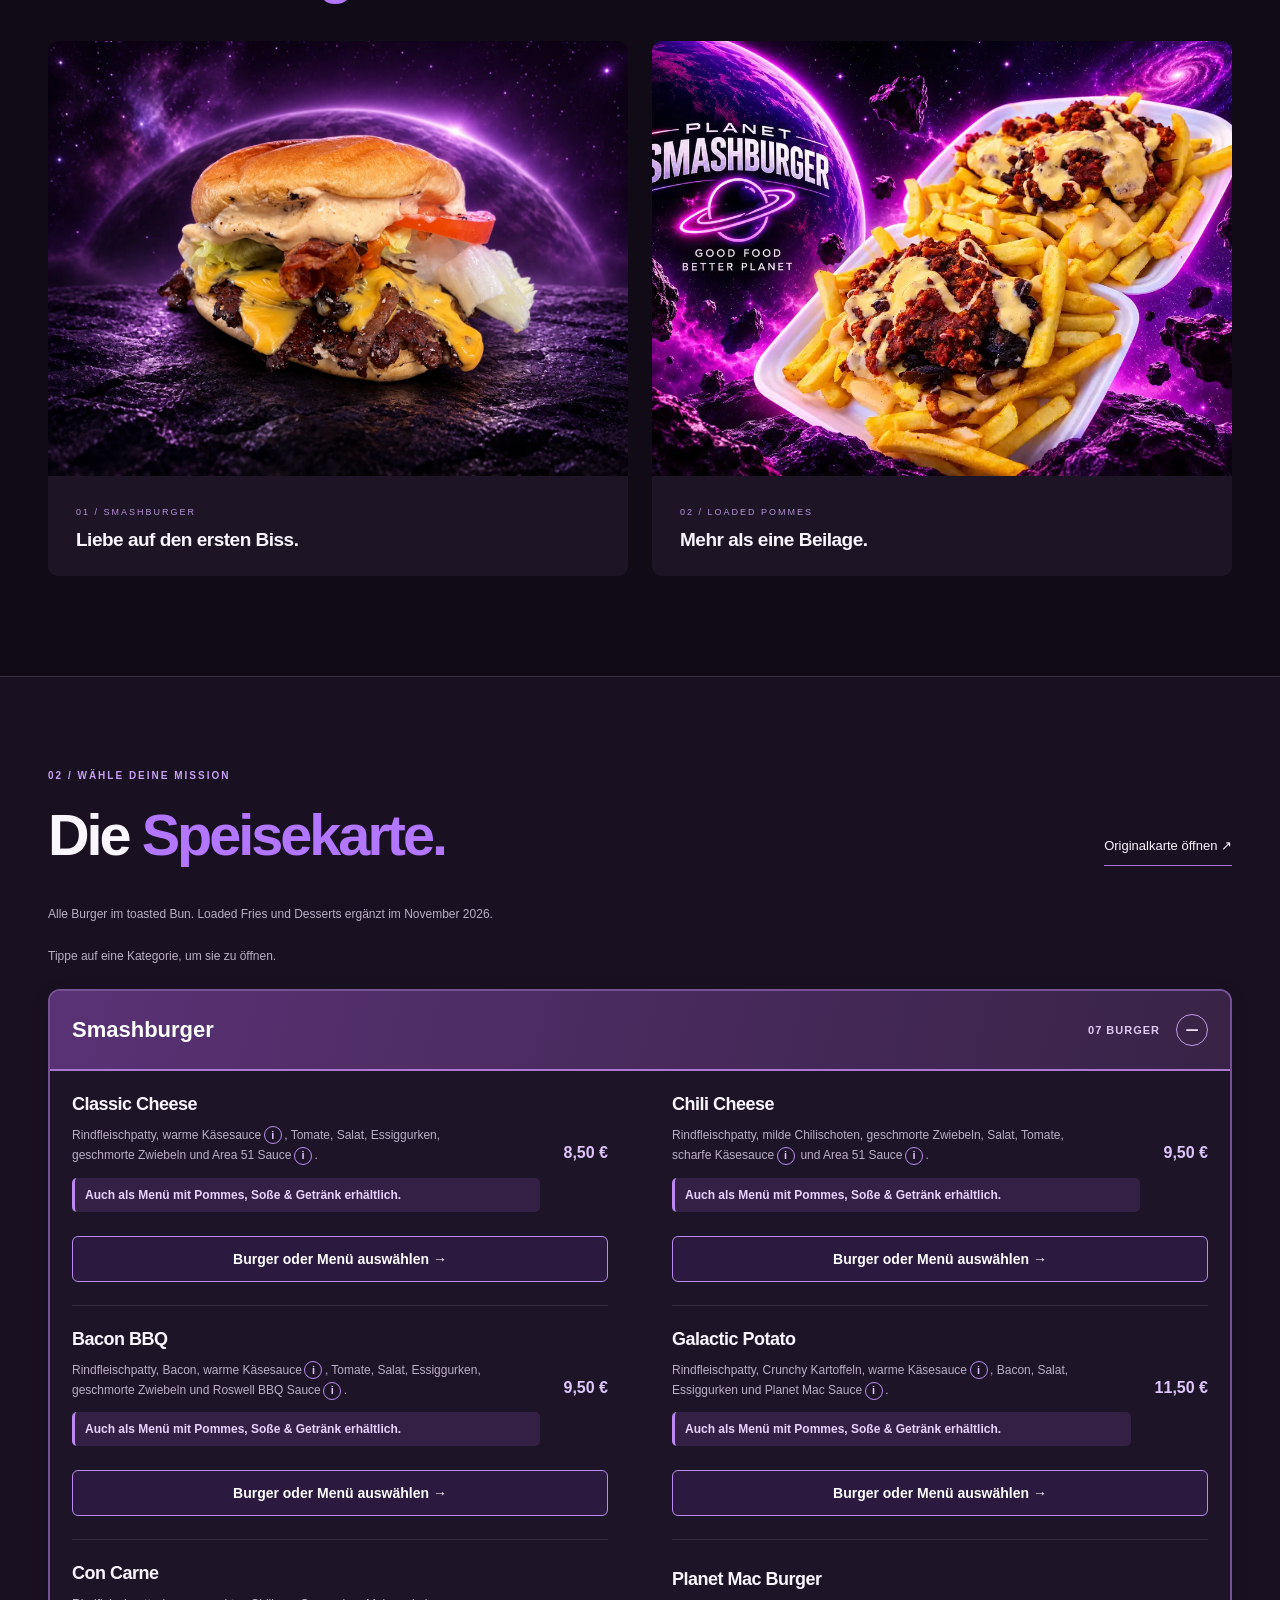
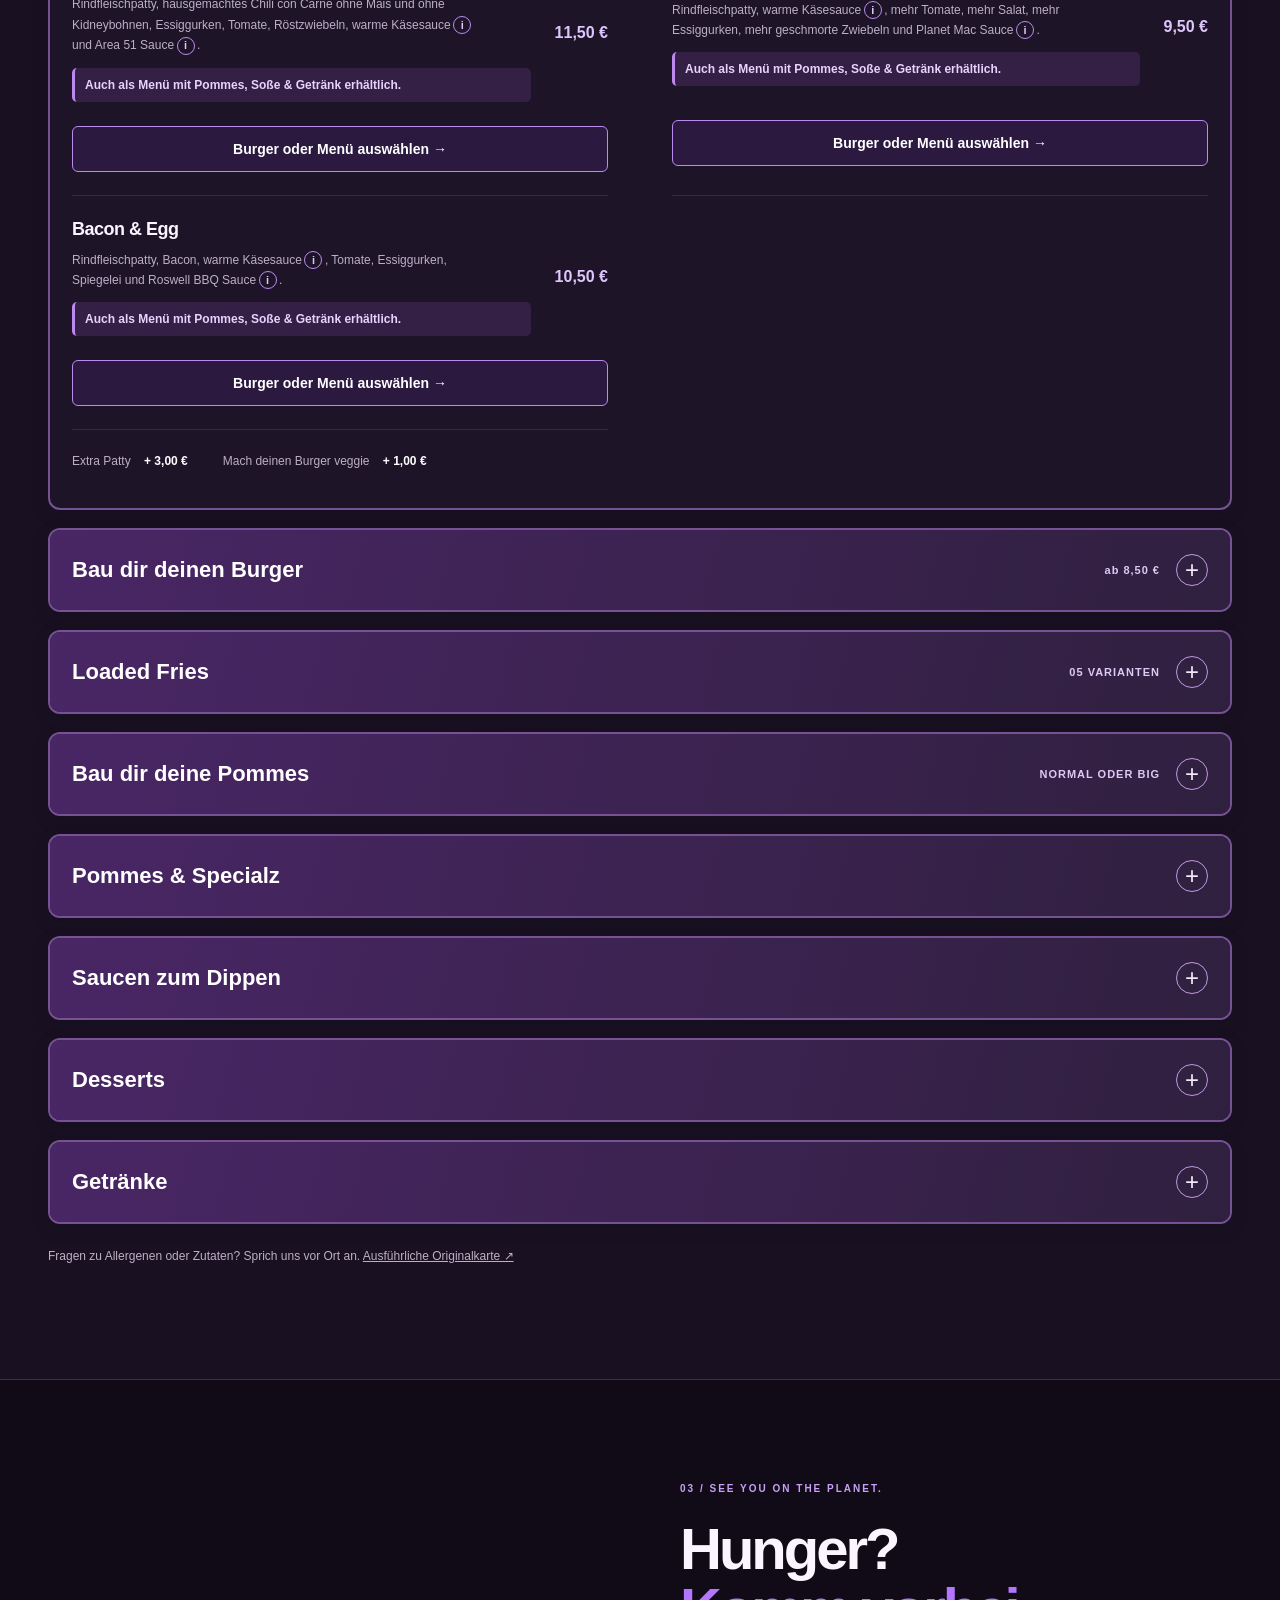
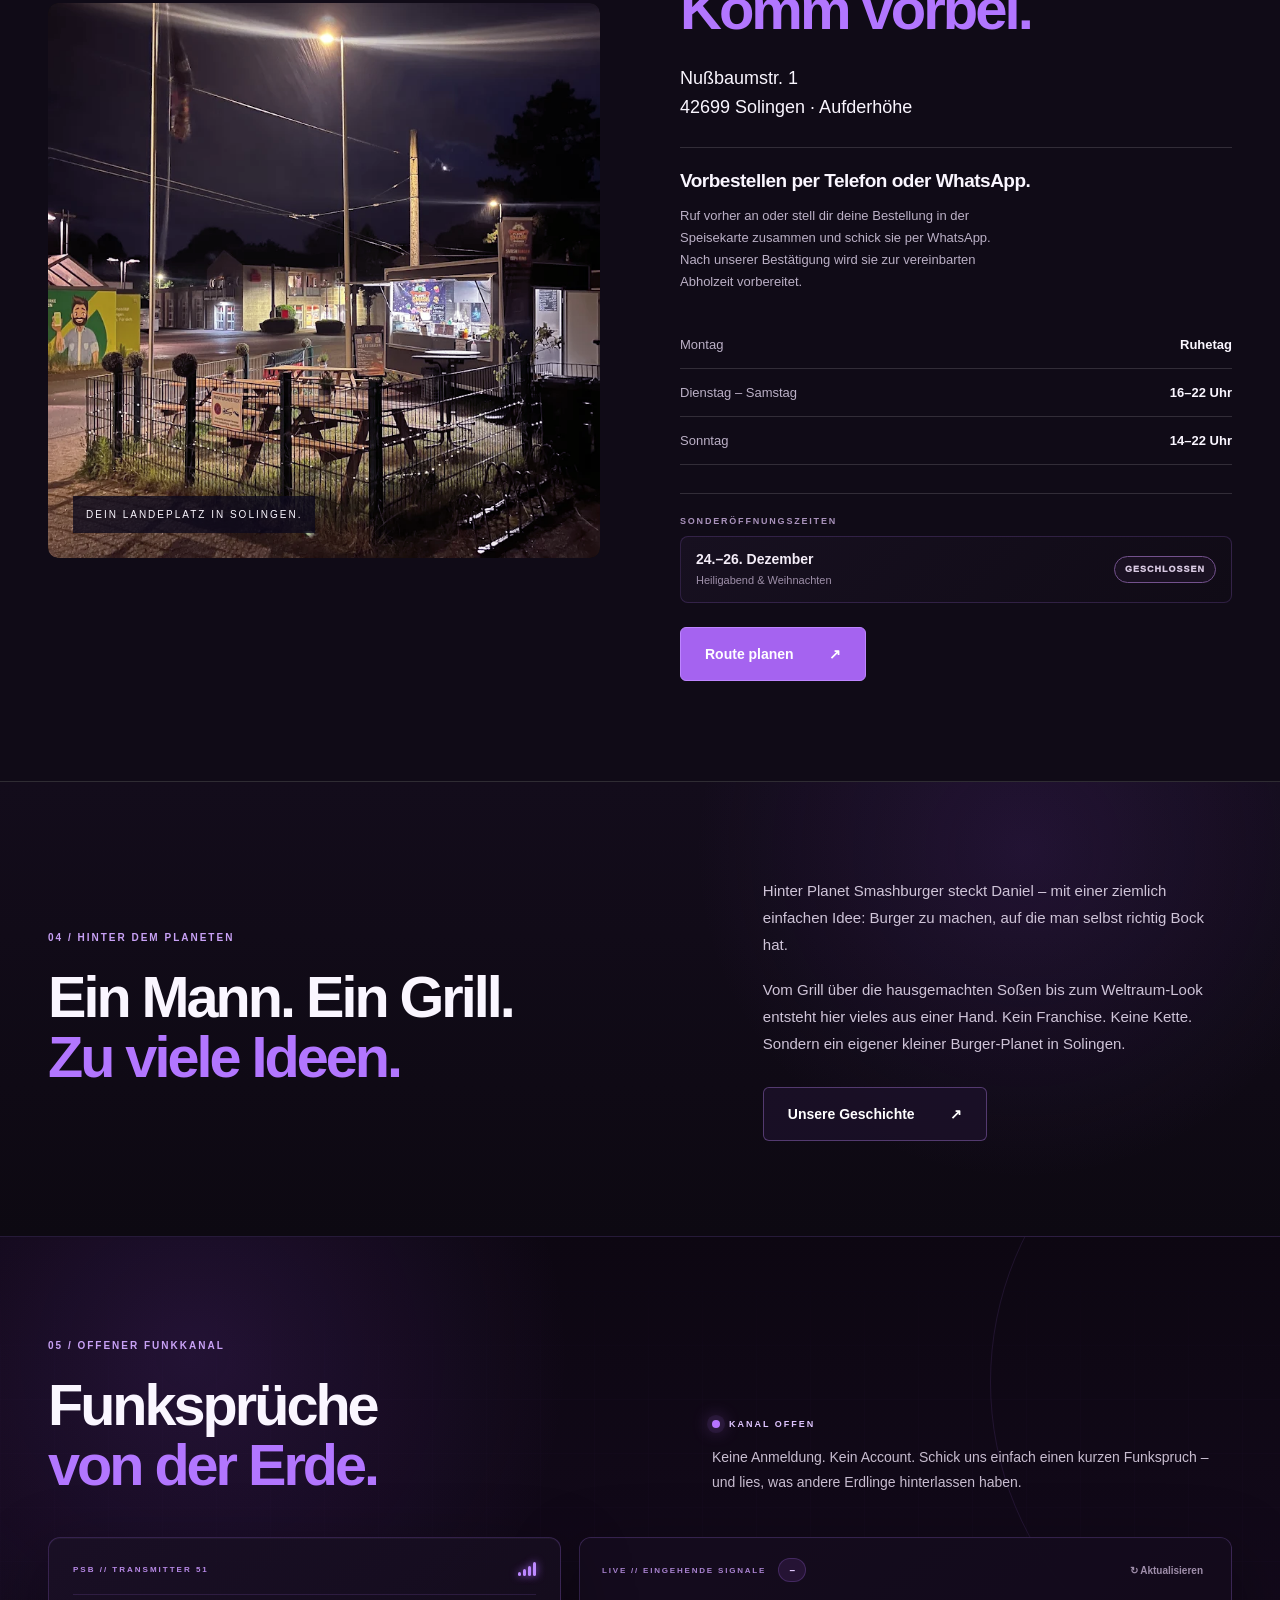
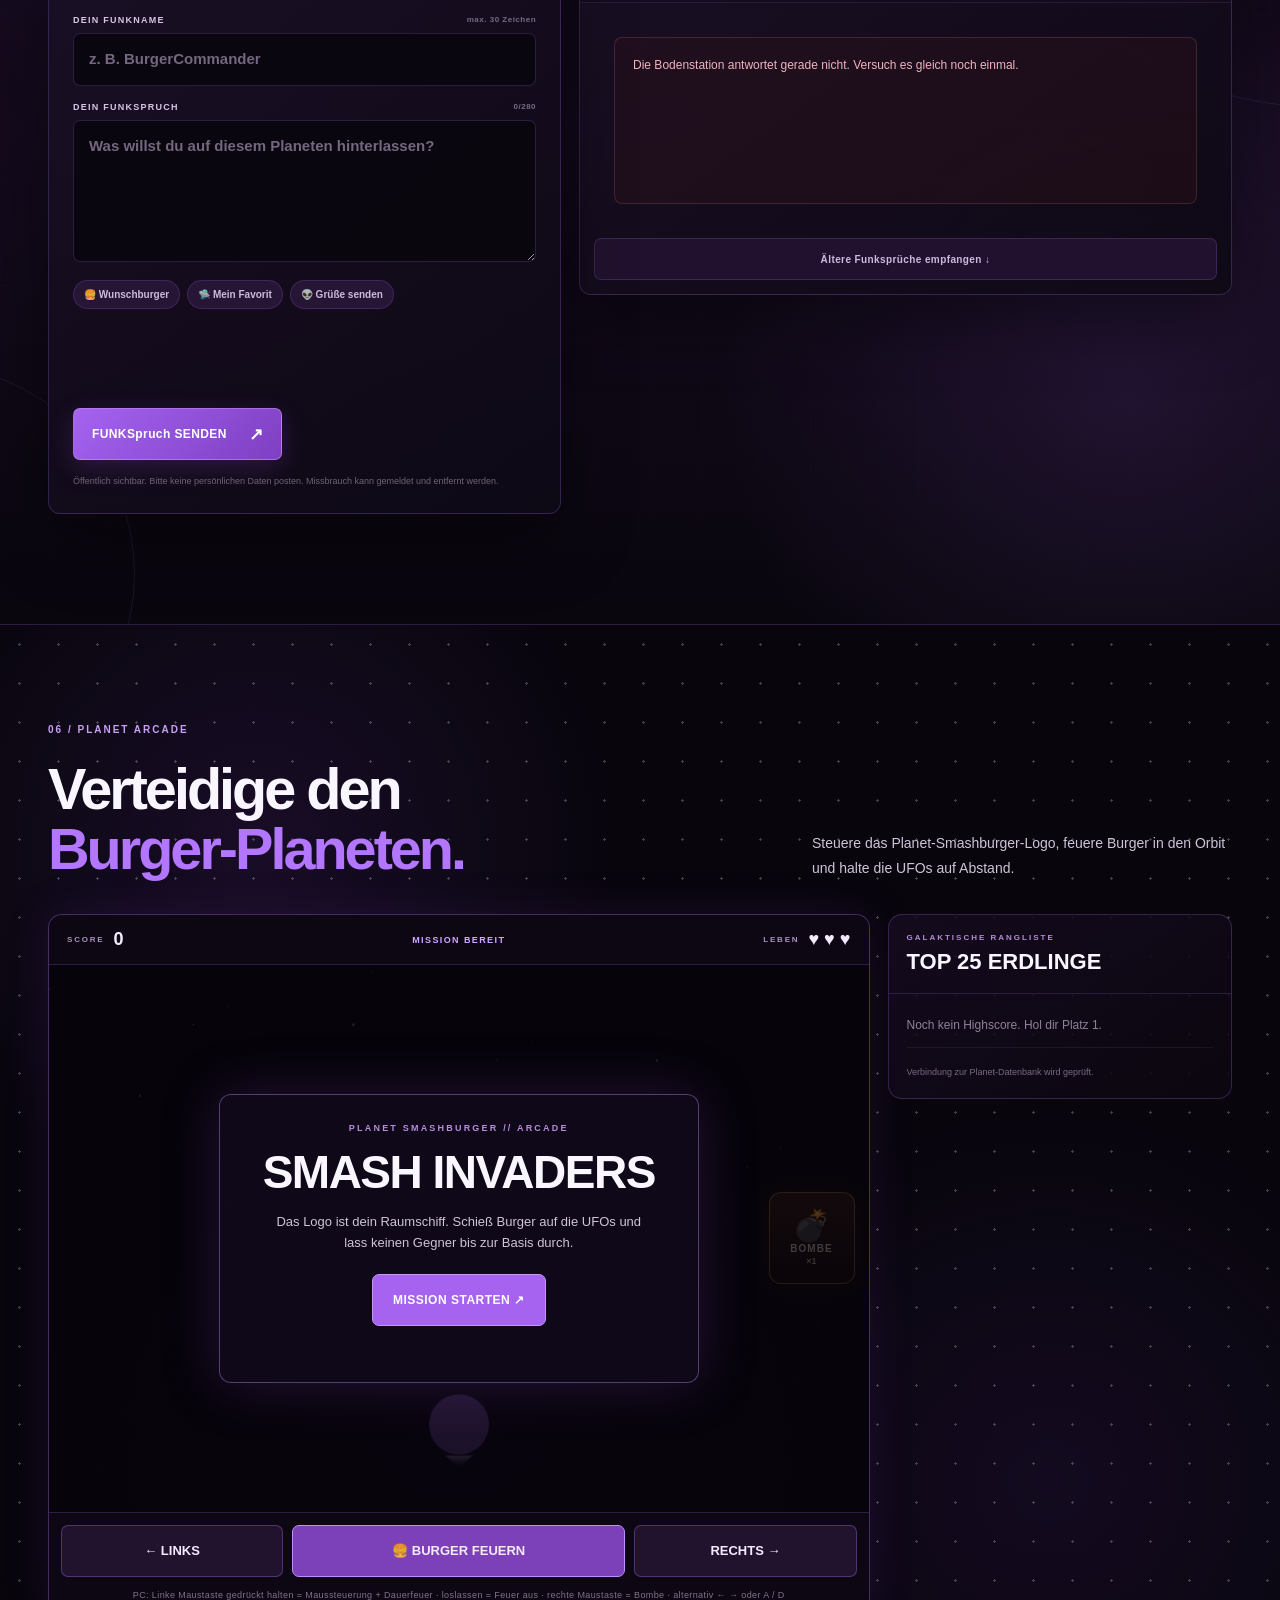
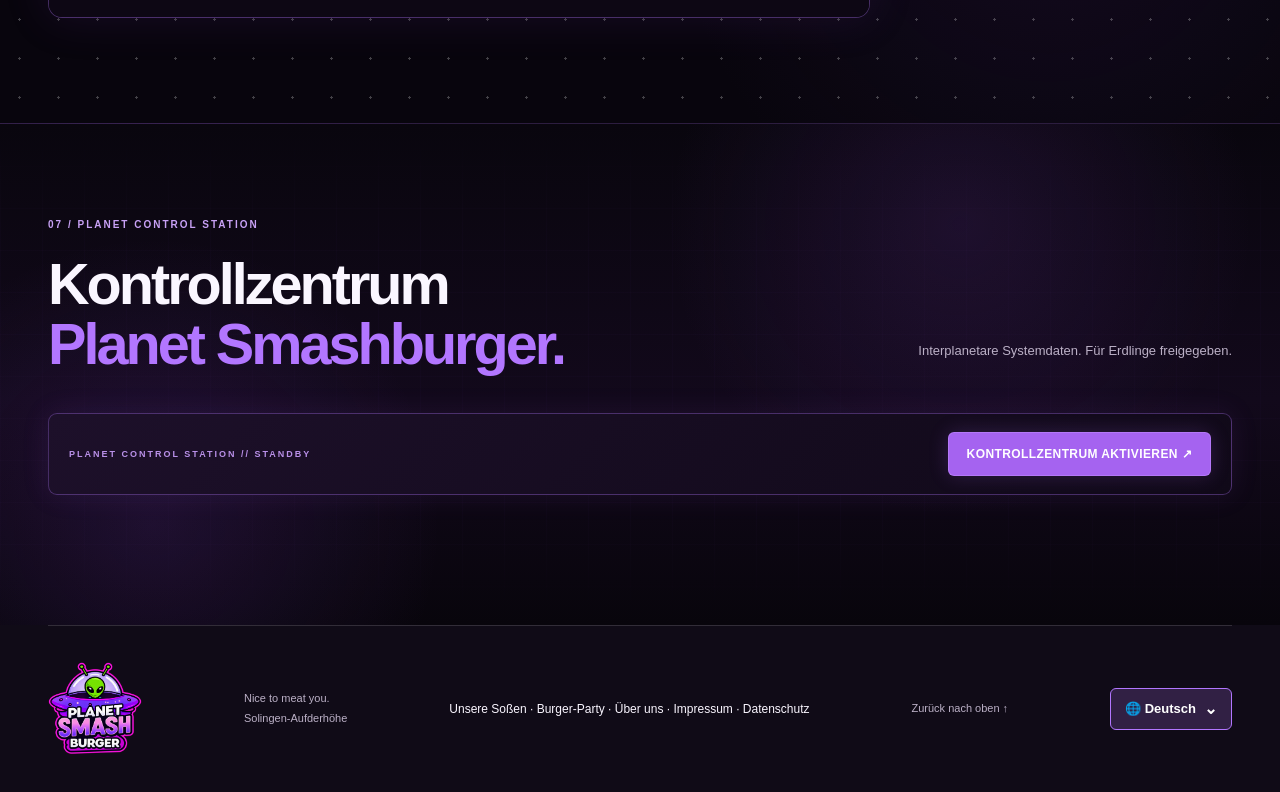
==== commit 4255ff43: "Rename Planet Mac Burger and prevent sauce info on burger title" ====
--- a/index.html
+++ b/index.html
@@ -1,4 +1,4 @@
-<!doctype html><html lang="de"><head><link rel="icon" type="image/webp" sizes="1024x1024" href="assets/logo.webp?v=20260928"><meta charset="utf-8"><meta name="viewport" content="width=device-width,initial-scale=1"><meta name="theme-color" content="#10091b"><title>Planet Smashburger · Nice to meat you · Solingen</title><link rel="canonical" href="https://planetsmashburger.de/"><meta name="description" content="Dein Burger-Planet in Solingen-Aufderhöhe. Entdecke Smashburger, Pommes und Saucen, unsere Speisekarte, Öffnungszeiten und deinen Weg zu uns."><link rel="stylesheet" href="styles.css?v=20261106-mobile-1"><link rel="stylesheet" href="cart.css?v=20261109-menu-1"><link rel="stylesheet" href="sauce-profiles.css?v=20261106-9"><link rel="stylesheet" href="menu-categories.css?v=20261106-7"><link rel="stylesheet" href="funksprueche.css"><link rel="stylesheet" href="game.css?v=20260928-6"><link rel="stylesheet" href="survey.css?v=20260928"><script src="translations.js?v=20261106-8" defer></script><script src="menu-translations.js?v=20261109-menu-1" defer></script><script src="i18n.js?v=20261106-mobile-1" defer></script><script src="app.js?v=20261009-1" defer></script><script src="cart.js?v=20261109-menu-1" defer></script><script src="sauce-profiles.js?v=20261106-9" defer></script><script src="burger-builder.js?v=20261106-8" defer></script><script src="fries-builder.js?v=20261106-11" defer></script><script src="https://challenges.cloudflare.com/turnstile/v0/api.js" async defer></script><script src="funksprueche.js?v=20260927-2" defer></script><script src="game.js?v=20260928-11" defer></script><script src="survey.js?v=20260928-2" defer></script><script src="newsletter.js?v=20260929-1" defer></script></head><body>
+<!doctype html><html lang="de"><head><link rel="icon" type="image/webp" sizes="1024x1024" href="assets/logo.webp?v=20260928"><meta charset="utf-8"><meta name="viewport" content="width=device-width,initial-scale=1"><meta name="theme-color" content="#10091b"><title>Planet Smashburger · Nice to meat you · Solingen</title><link rel="canonical" href="https://planetsmashburger.de/"><meta name="description" content="Dein Burger-Planet in Solingen-Aufderhöhe. Entdecke Smashburger, Pommes und Saucen, unsere Speisekarte, Öffnungszeiten und deinen Weg zu uns."><link rel="stylesheet" href="styles.css?v=20261106-mobile-1"><link rel="stylesheet" href="cart.css?v=20261109-menu-1"><link rel="stylesheet" href="sauce-profiles.css?v=20261106-9"><link rel="stylesheet" href="menu-categories.css?v=20261106-7"><link rel="stylesheet" href="funksprueche.css"><link rel="stylesheet" href="game.css?v=20260928-6"><link rel="stylesheet" href="survey.css?v=20260928"><script src="translations.js?v=20261109-macburger-1" defer></script><script src="menu-translations.js?v=20261109-macburger-1" defer></script><script src="i18n.js?v=20261106-mobile-1" defer></script><script src="app.js?v=20261009-1" defer></script><script src="cart.js?v=20261109-macburger-1" defer></script><script src="sauce-profiles.js?v=20261106-9" defer></script><script src="burger-builder.js?v=20261106-8" defer></script><script src="fries-builder.js?v=20261106-11" defer></script><script src="https://challenges.cloudflare.com/turnstile/v0/api.js" async defer></script><script src="funksprueche.js?v=20260927-2" defer></script><script src="game.js?v=20260928-11" defer></script><script src="survey.js?v=20260928-2" defer></script><script src="newsletter.js?v=20260929-1" defer></script></head><body>
 <a class="skip" href="#main">Zum Inhalt</a><header class="header wrap"><button class="brand logo-secret-trigger" type="button" aria-label="Geheimes Planet-Smashburger-Logo"><img class="original-logo" src="assets/logo.webp" width="1024" height="1024" alt="Planet Smash Burger – Original-Logo mit Alien im UFO"></button><nav aria-label="Hauptnavigation"><a href="#speisekarte">Speisekarte</a><a href="saucen.html">Unsere Soßen</a><a href="burger-party.html">Burger-Party</a><a href="#besuch">Öffnungszeiten & Standort</a><a href="ueber-uns.html">Über uns</a></nav><span class="header-call" data-call><span class="call-closed">Anrufe während der Öffnungszeiten</span></span><a class="button small" href="https://www.google.com/maps/dir/?api=1&destination=Nu%C3%9Fbaumstr.%201%2C%2042699%20Solingen" target="_blank" rel="noopener noreferrer">Route planen ↗</a></header>
 <main id="main"><section class="hero"><div class="hero-art"><img src="assets/hero.webp" width="1672" height="941" alt="Smashburger vor einem violett leuchtenden Planeten" fetchpriority="high"></div><div class="hero-copy wrap"><a class="google-rating-chip" href="https://www.google.com/maps/search/?api=1&query=Planet+Smashburger+Nu%C3%9Fbaumstr.+1+42699+Solingen" target="_blank" rel="noopener noreferrer" aria-label="Google-Bewertungen von Planet Smashburger ansehen"><span class="google-rating-star">★</span><strong>4,8 / 5</strong><span>GOOGLE-BEWERTUNG</span></a><p class="eyebrow">SOLINGEN-AUFDERHÖHE <span> / </span> PLANET SMASHBURGER</p><h1>NICE TO<br><em>MEAT YOU.</em></h1><p class="intro">Auf diesem Planeten bist du willkommen.</p></div><div class="hero-bottom wrap"><span>SMASHBURGER. POMMES. SAUCEN.</span><span>51° N · SOLINGEN ↗</span></div></section>
 <div class="ticker" style="display:flex;justify-content:center;align-items:center;gap:10px;word-spacing:normal;white-space:nowrap">NICE TO <strong style="display:inline-block;background:#160d22;color:#f7edff;padding:5px 10px;border-radius:4px;font-size:1.2em;letter-spacing:2px">MEAT</strong> YOU</div>
@@ -31,7 +31,7 @@
   </div>
 </section>
 <section class="section wrap" id="entdecken"><div class="section-heading"><div><p class="eyebrow">01 / GESCHMACK MIT ANZIEHUNGSKRAFT</p><h2>Houston, wir<br>haben <em>Hunger.</em></h2></div><p>Burger im Mittelpunkt.<br>Pommes an deiner Seite.<br>Willkommen auf Planet Smashburger.</p></div><div class="food-grid"><figure><img src="assets/burger-space.webp" width="1448" height="1086" alt="Smashburger mit heller Sauce, Käse und Tomate vor einem violetten Planeten" loading="lazy"><figcaption><span>01 / SMASHBURGER</span><h3>Liebe auf den ersten Biss.</h3></figcaption></figure><figure><img src="assets/fries.webp" width="765" height="1020" alt="Pommes mit Chili-con-Carne- und Käsetopping" loading="lazy"><figcaption><span>02 / LOADED POMMES</span><h3>Mehr als eine Beilage.</h3></figcaption></figure></div></section>
-<section class="menu-section" id="speisekarte"><div class="wrap"><div class="section-heading"><div><p class="eyebrow">02 / WÄHLE DEINE MISSION</p><h2>Die <em>Speisekarte.</em></h2></div><a class="text-link" href="planet_smashburger_speisekarte_burger_pommes_saucen_getraenke.webp" target="_blank" rel="noopener">Originalkarte öffnen ↗</a></div><p class="menu-note">Alle Burger im toasted Bun. Loaded Fries und Desserts ergänzt im November 2026.</p><p class="menu-note">Tippe auf eine Kategorie, um sie zu öffnen.</p><details open><summary>Smashburger <span>07 BURGER</span></summary><div class="menu-grid"><div class="menu-item burger-order-card"><div><h3>Classic Cheese</h3><p>Rindfleischpatty, warme Käsesauce, Tomate, Salat, Essiggurken, geschmorte Zwiebeln und Area 51 Sauce.</p><p class="burger-menu-hint">Auch als Menü mit Pommes, Soße &amp; Getränk erhältlich.</p></div><strong>8,50 €</strong></div><div class="menu-item burger-order-card"><div><h3>Chili Cheese</h3><p>Rindfleischpatty, milde Chilischoten, geschmorte Zwiebeln, Salat, Tomate, scharfe Käsesauce und Area 51 Sauce.</p><p class="burger-menu-hint">Auch als Menü mit Pommes, Soße &amp; Getränk erhältlich.</p></div><strong>9,50 €</strong></div><div class="menu-item burger-order-card"><div><h3>Bacon BBQ</h3><p>Rindfleischpatty, Bacon, warme Käsesauce, Tomate, Salat, Essiggurken, geschmorte Zwiebeln und Roswell BBQ Sauce.</p><p class="burger-menu-hint">Auch als Menü mit Pommes, Soße &amp; Getränk erhältlich.</p></div><strong>9,50 €</strong></div><div class="menu-item burger-order-card"><div><h3>Galactic Potato</h3><p>Rindfleischpatty, Crunchy Kartoffeln, warme Käsesauce, Bacon, Salat, Essiggurken und Planet Mac Sauce.</p><p class="burger-menu-hint">Auch als Menü mit Pommes, Soße &amp; Getränk erhältlich.</p></div><strong>11,50 €</strong></div><div class="menu-item burger-order-card"><div><h3>Con Carne</h3><p>Rindfleischpatty, hausgemachtes Chili con Carne ohne Mais und ohne Kidneybohnen, Essiggurken, Tomate, Röstzwiebeln, warme Käsesauce und Area 51 Sauce.</p><p class="burger-menu-hint">Auch als Menü mit Pommes, Soße &amp; Getränk erhältlich.</p></div><strong>11,50 €</strong></div><div class="menu-item burger-order-card"><div><h3>Planet Mac</h3><p>Rindfleischpatty, warme Käsesauce, mehr Tomate, mehr Salat, mehr Essiggurken, mehr geschmorte Zwiebeln und Planet Mac Sauce.</p><p class="burger-menu-hint">Auch als Menü mit Pommes, Soße &amp; Getränk erhältlich.</p></div><strong>9,50 €</strong></div><div class="menu-item burger-order-card"><div><h3>Bacon & Egg</h3><p>Rindfleischpatty, Bacon, warme Käsesauce, Tomate, Essiggurken, Spiegelei und Roswell BBQ Sauce.</p><p class="burger-menu-hint">Auch als Menü mit Pommes, Soße &amp; Getränk erhältlich.</p></div><strong>10,50 €</strong></div></div><div class="extras"><span>Extra Patty <b>+ 3,00 €</b></span><span>Mach deinen Burger veggie <b>+ 1,00 €</b></span></div></details>
+<section class="menu-section" id="speisekarte"><div class="wrap"><div class="section-heading"><div><p class="eyebrow">02 / WÄHLE DEINE MISSION</p><h2>Die <em>Speisekarte.</em></h2></div><a class="text-link" href="planet_smashburger_speisekarte_burger_pommes_saucen_getraenke.webp" target="_blank" rel="noopener">Originalkarte öffnen ↗</a></div><p class="menu-note">Alle Burger im toasted Bun. Loaded Fries und Desserts ergänzt im November 2026.</p><p class="menu-note">Tippe auf eine Kategorie, um sie zu öffnen.</p><details open><summary>Smashburger <span>07 BURGER</span></summary><div class="menu-grid"><div class="menu-item burger-order-card"><div><h3>Classic Cheese</h3><p>Rindfleischpatty, warme Käsesauce, Tomate, Salat, Essiggurken, geschmorte Zwiebeln und Area 51 Sauce.</p><p class="burger-menu-hint">Auch als Menü mit Pommes, Soße &amp; Getränk erhältlich.</p></div><strong>8,50 €</strong></div><div class="menu-item burger-order-card"><div><h3>Chili Cheese</h3><p>Rindfleischpatty, milde Chilischoten, geschmorte Zwiebeln, Salat, Tomate, scharfe Käsesauce und Area 51 Sauce.</p><p class="burger-menu-hint">Auch als Menü mit Pommes, Soße &amp; Getränk erhältlich.</p></div><strong>9,50 €</strong></div><div class="menu-item burger-order-card"><div><h3>Bacon BBQ</h3><p>Rindfleischpatty, Bacon, warme Käsesauce, Tomate, Salat, Essiggurken, geschmorte Zwiebeln und Roswell BBQ Sauce.</p><p class="burger-menu-hint">Auch als Menü mit Pommes, Soße &amp; Getränk erhältlich.</p></div><strong>9,50 €</strong></div><div class="menu-item burger-order-card"><div><h3>Galactic Potato</h3><p>Rindfleischpatty, Crunchy Kartoffeln, warme Käsesauce, Bacon, Salat, Essiggurken und Planet Mac Sauce.</p><p class="burger-menu-hint">Auch als Menü mit Pommes, Soße &amp; Getränk erhältlich.</p></div><strong>11,50 €</strong></div><div class="menu-item burger-order-card"><div><h3>Con Carne</h3><p>Rindfleischpatty, hausgemachtes Chili con Carne ohne Mais und ohne Kidneybohnen, Essiggurken, Tomate, Röstzwiebeln, warme Käsesauce und Area 51 Sauce.</p><p class="burger-menu-hint">Auch als Menü mit Pommes, Soße &amp; Getränk erhältlich.</p></div><strong>11,50 €</strong></div><div class="menu-item burger-order-card"><div><h3>Planet Mac Burger</h3><p>Rindfleischpatty, warme Käsesauce, mehr Tomate, mehr Salat, mehr Essiggurken, mehr geschmorte Zwiebeln und Planet Mac Sauce.</p><p class="burger-menu-hint">Auch als Menü mit Pommes, Soße &amp; Getränk erhältlich.</p></div><strong>9,50 €</strong></div><div class="menu-item burger-order-card"><div><h3>Bacon & Egg</h3><p>Rindfleischpatty, Bacon, warme Käsesauce, Tomate, Essiggurken, Spiegelei und Roswell BBQ Sauce.</p><p class="burger-menu-hint">Auch als Menü mit Pommes, Soße &amp; Getränk erhältlich.</p></div><strong>10,50 €</strong></div></div><div class="extras"><span>Extra Patty <b>+ 3,00 €</b></span><span>Mach deinen Burger veggie <b>+ 1,00 €</b></span></div></details>
 <details class="burger-builder-menu" id="burger-baukasten"><summary>Bau dir deinen Burger <span>AB 8,50 €</span></summary><div class="burger-builder-card"><div><p class="eyebrow">DEIN BURGER. DEINE WAHL.</p><h3>Du bestimmst, was draufkommt.</h3><p>Der Classic als Basis. Deinen Burger stellst du im nächsten Schritt selbst zusammen.</p></div><div class="burger-builder-start"><strong>ab 8,50 €</strong><button class="order-add" type="button" data-burger-builder aria-haspopup="dialog" hidden>Burger zusammenstellen ↗</button><noscript><p>Zum Zusammenstellen bitte JavaScript aktivieren oder telefonisch bestellen.</p></noscript></div></div></details>
 <details data-loaded-fries><summary>Loaded Fries <span>05 VARIANTEN</span></summary><div class="menu-grid"><div class="menu-item"><div><h3>Chili con Carne Pommes</h3><p>Pommes Big mit hausgemachtem Chili con Carne aus Rind, ohne Mais und ohne Kidneybohnen, warmer Käsesoße und geschmorten Zwiebeln.</p></div><strong>11,50 €</strong></div><div class="menu-item"><div><h3>Smashpommes</h3><p>Pommes Big mit knusprigem Hackfleisch, warmer Käsesoße und geschmorten Zwiebeln.</p></div><strong>11,50 €</strong></div><div class="menu-item"><div><h3>Chili-Pommes</h3><p>Pommes Big mit Planet Mac (Haus-Mayo), Chili-Soße und Röstzwiebeln.</p></div><strong>8,50 €</strong></div><div class="menu-item"><div><h3>Bacon Pommes</h3><p>Pommes Big mit Planet Mac (Haus-Mayo), Area 51 (Haus-Ketchup) und vier Scheiben Bacon.</p></div><strong>8,50 €</strong></div><div class="menu-item"><div><h3>Trüffel-Süßkartoffel</h3><p>Süßkartoffel-Pommes mit Trüffel-Mayonnaise, geschmorten Zwiebeln und Parmesan.</p></div><strong>10,00 €</strong></div></div></details>
 <details id="loaded-fries-baukasten"><summary>Bau dir deine Pommes <span>NORMAL ODER BIG</span></summary><div class="burger-builder-card"><div><p class="eyebrow">DEINE POMMES. DEINE WAHL.</p><h3>Stell dir deine Loaded Fries zusammen.</h3><p>Ob klassische Pommes oder Süßkartoffel-Pommes: Such dir deine Größe aus und verpass ihnen mit deinen Lieblingssoßen und Toppings deinen ganz persönlichen Twist. Deinen Gesamtpreis siehst du sofort.</p><p class="menu-note">Jede Soße 1,50 € · Hackfleisch 3,00 € · Chili con Carne oder veganes Hackfleisch 4,00 € · Parmesan 2,50 €</p></div><div class="burger-builder-start"><strong>ab 3,50 €</strong><button class="order-add" type="button" data-fries-builder aria-haspopup="dialog" hidden>Loaded Fries zusammenstellen ↗</button><noscript><p>Zum Zusammenstellen bitte JavaScript aktivieren oder telefonisch bestellen.</p></noscript></div></div></details>
